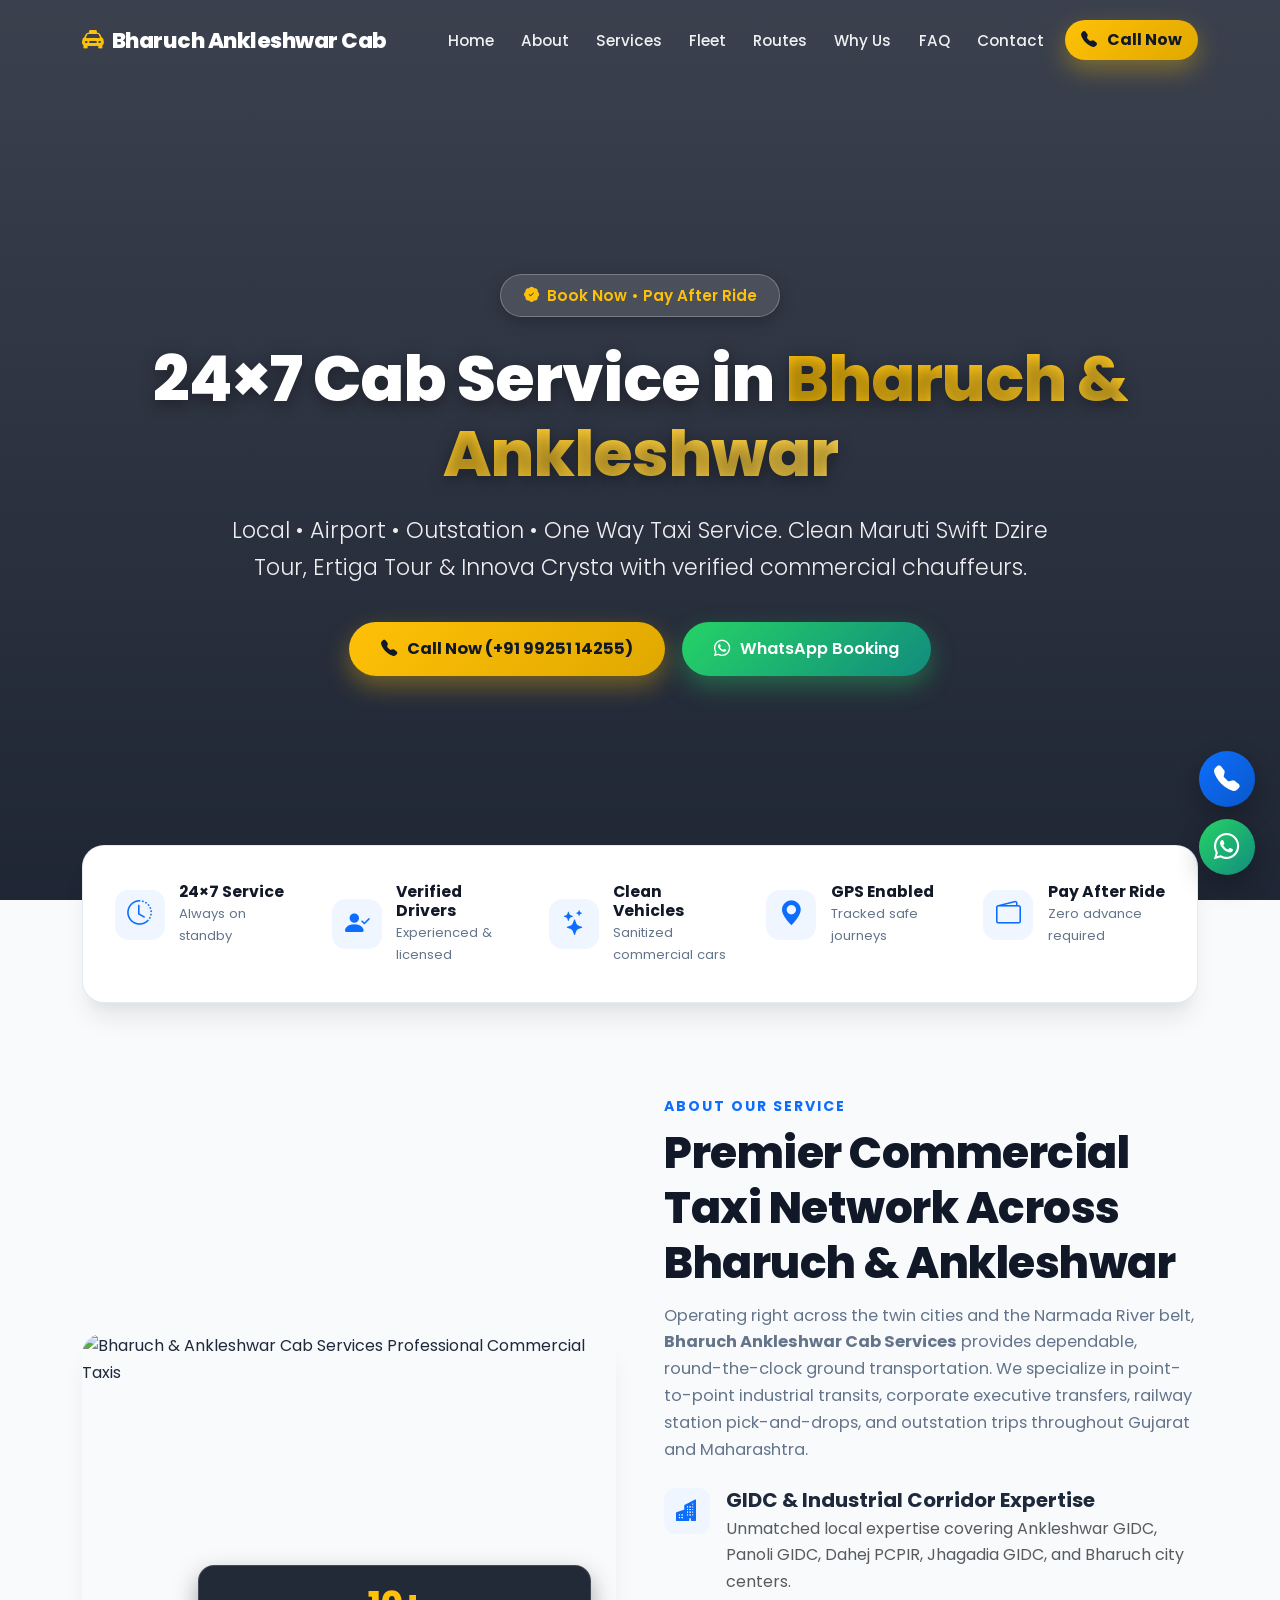
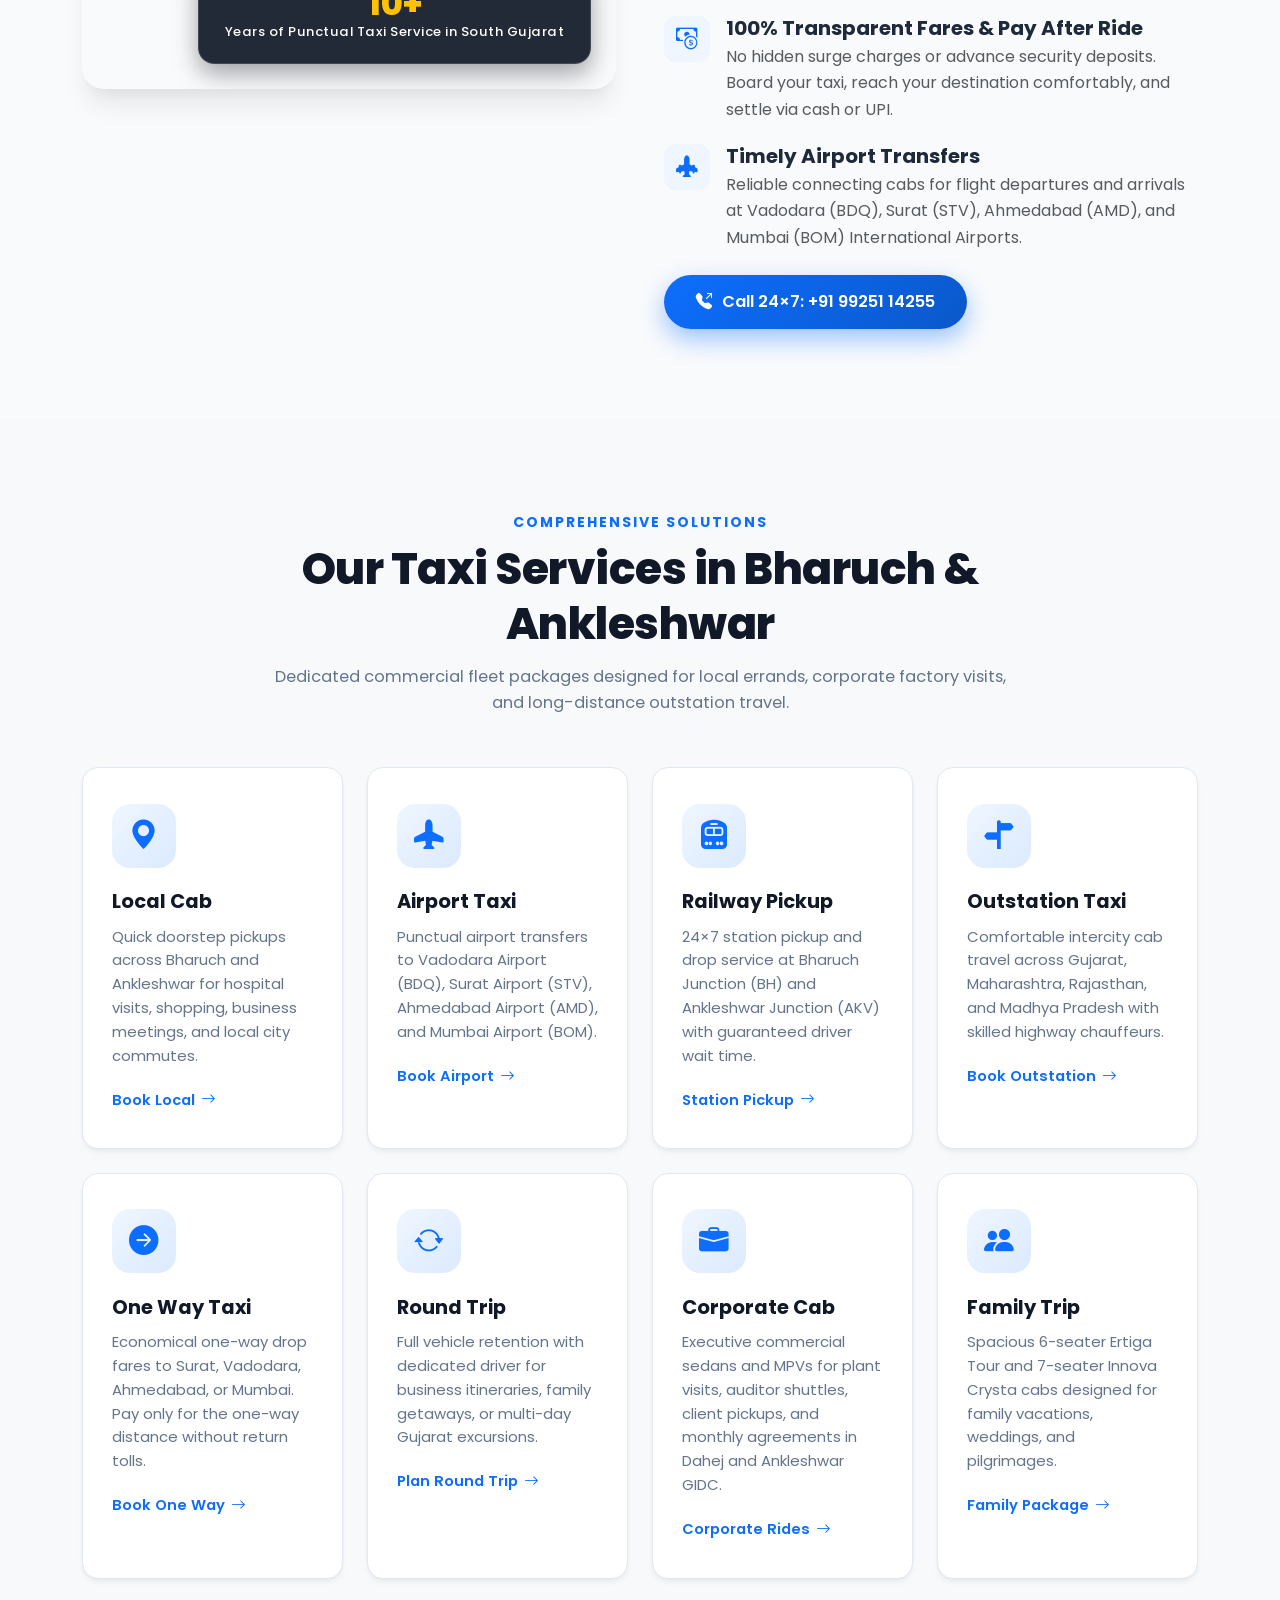
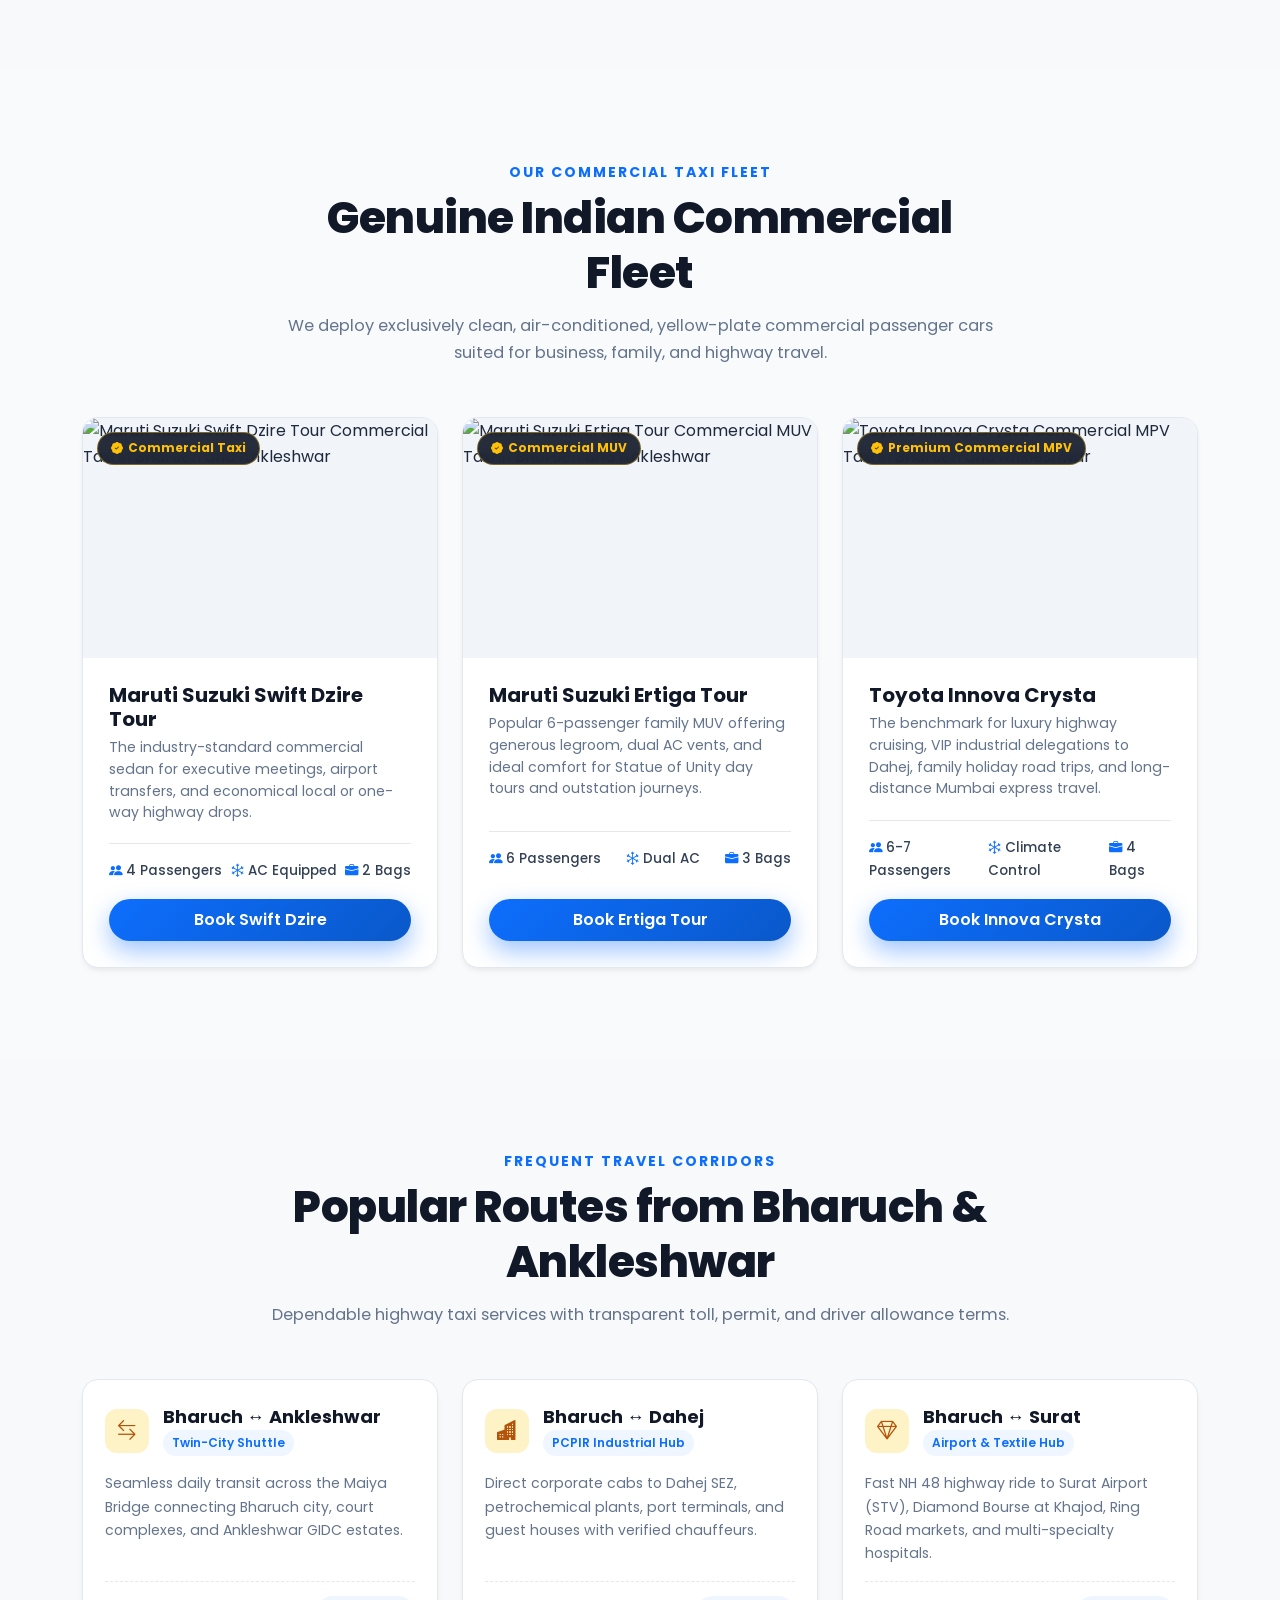
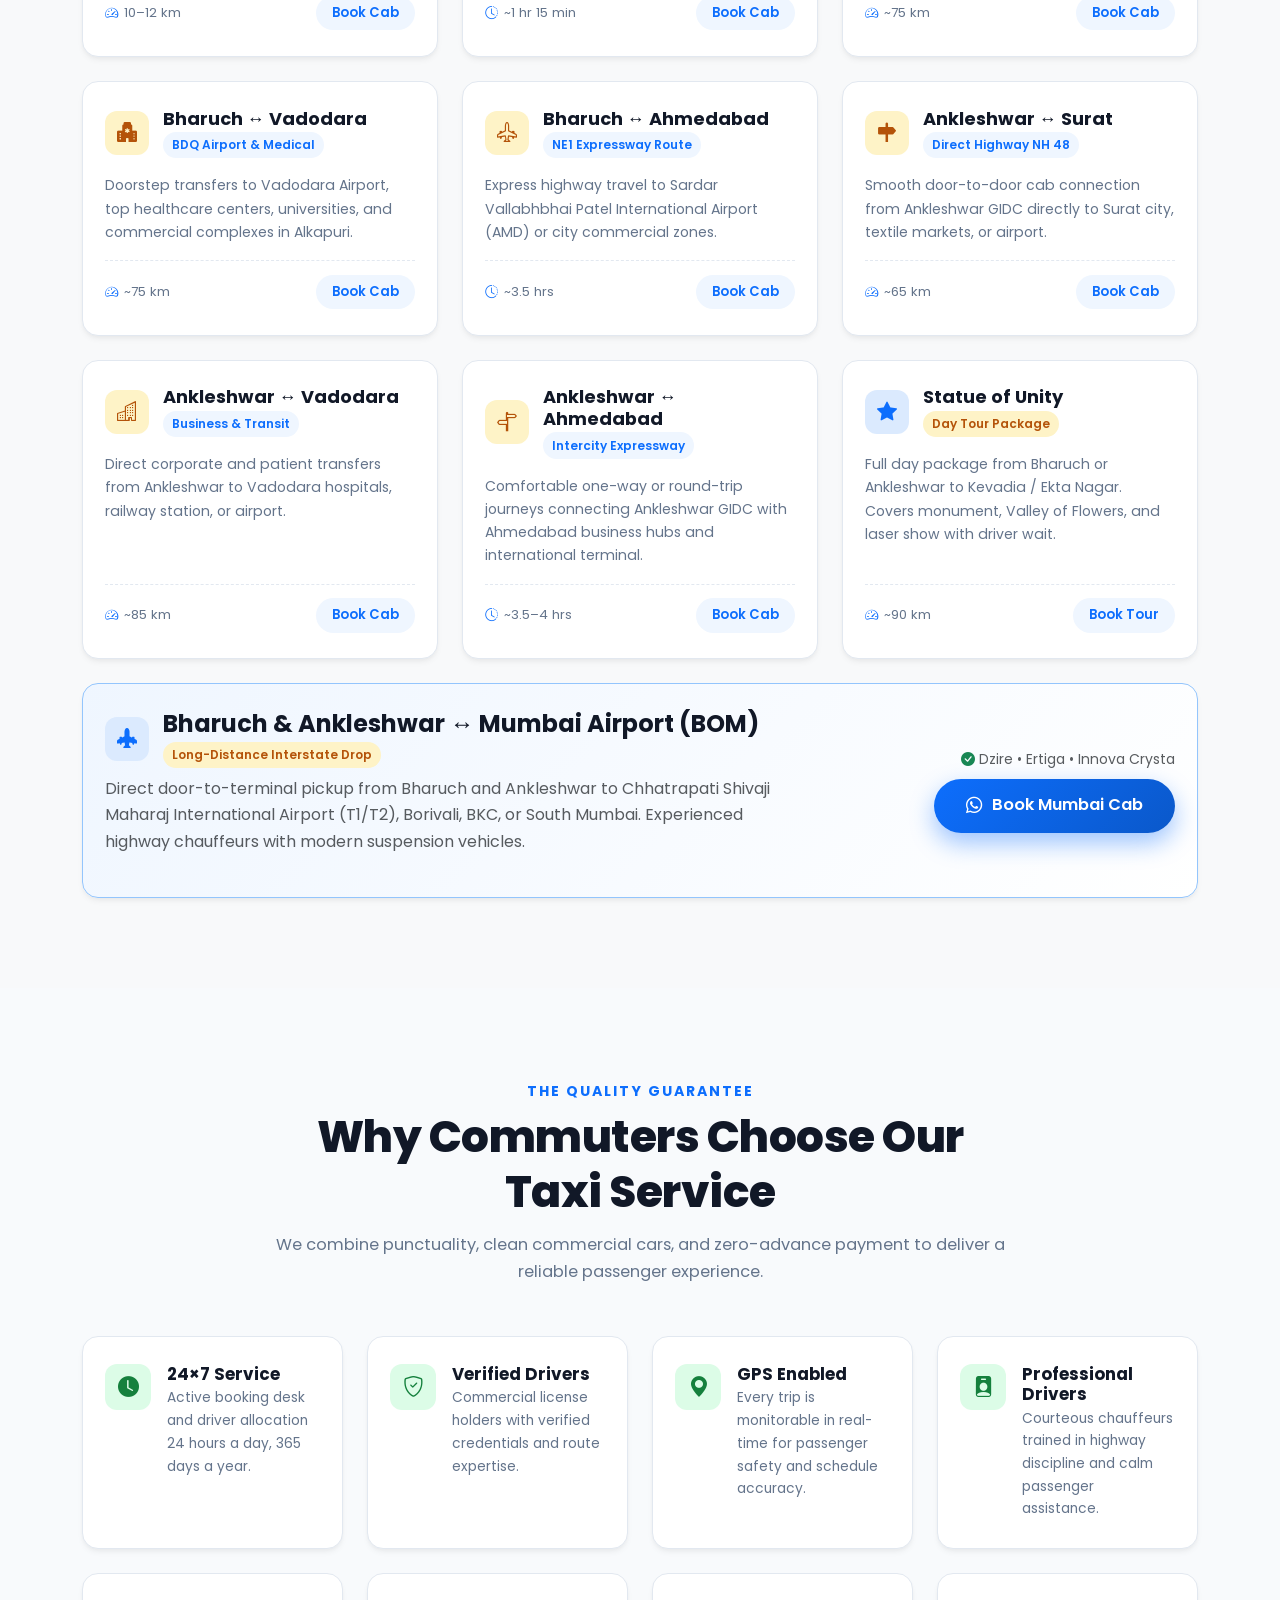
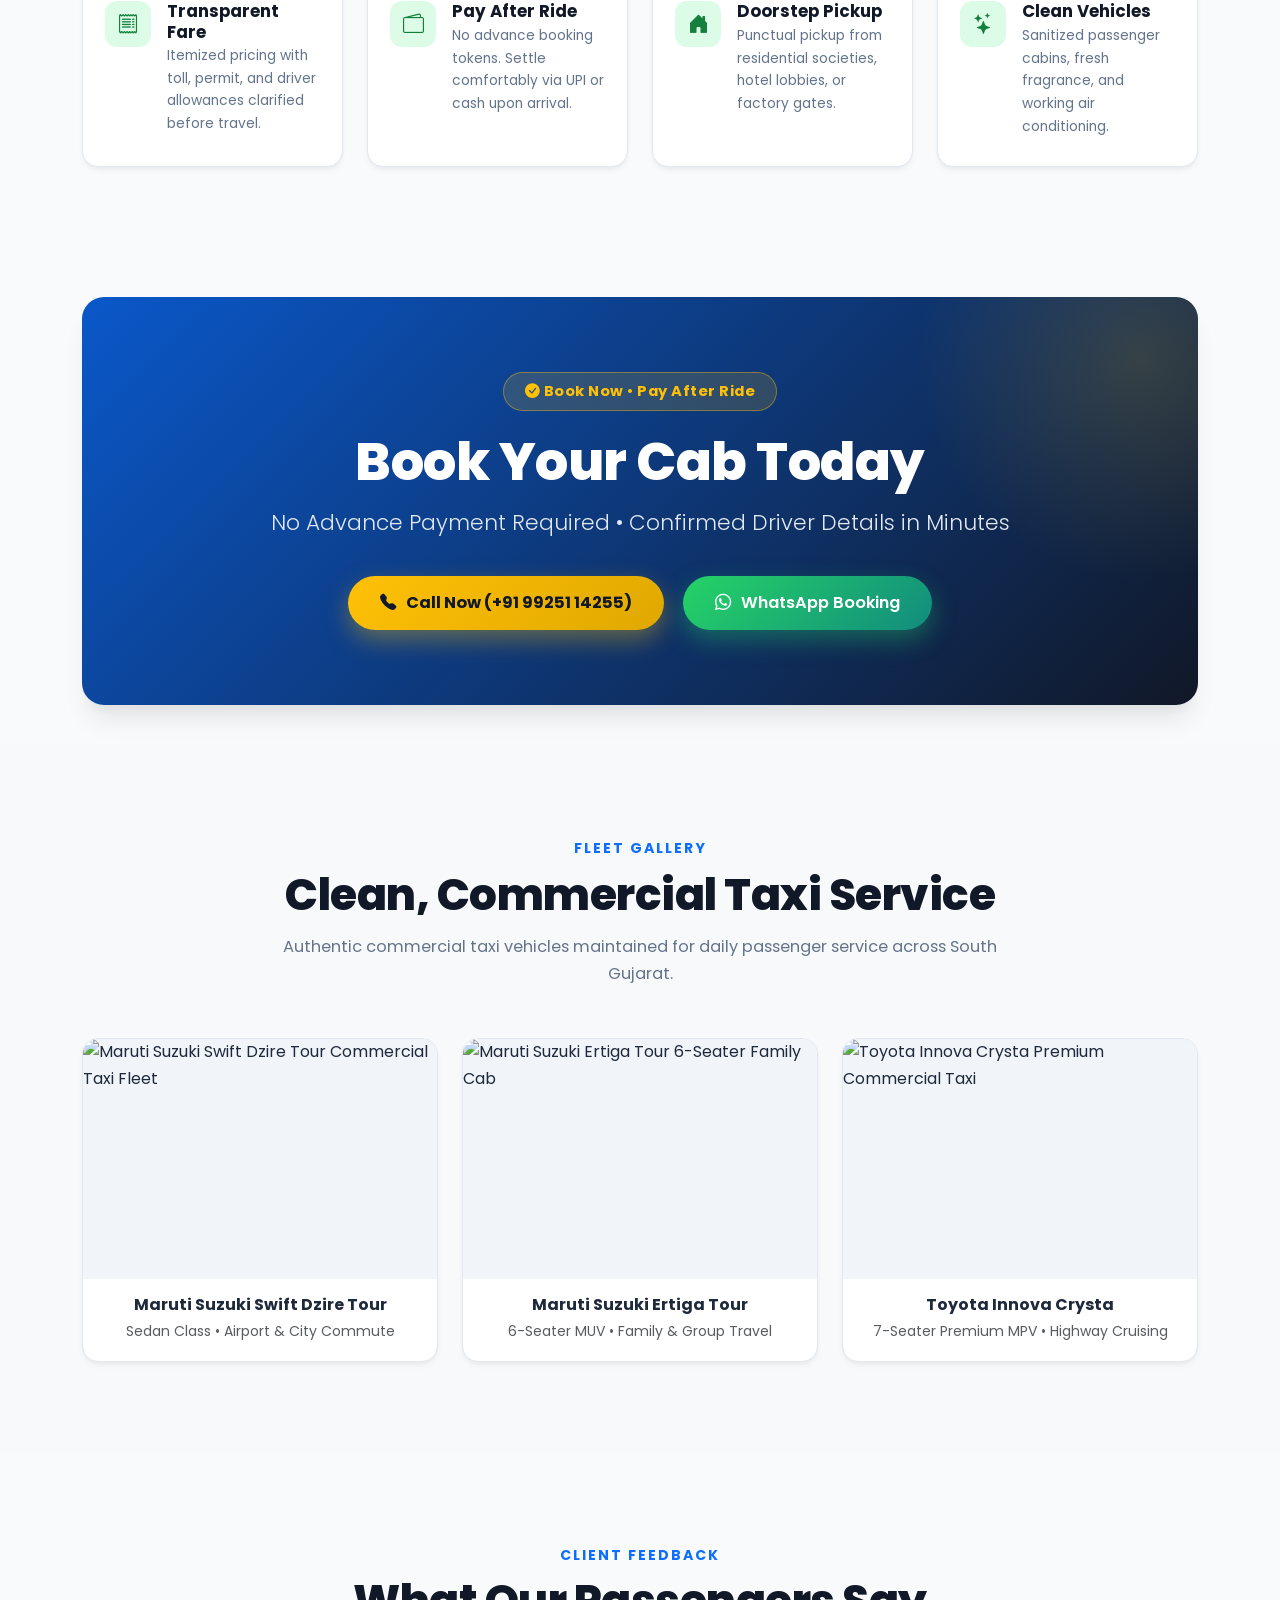
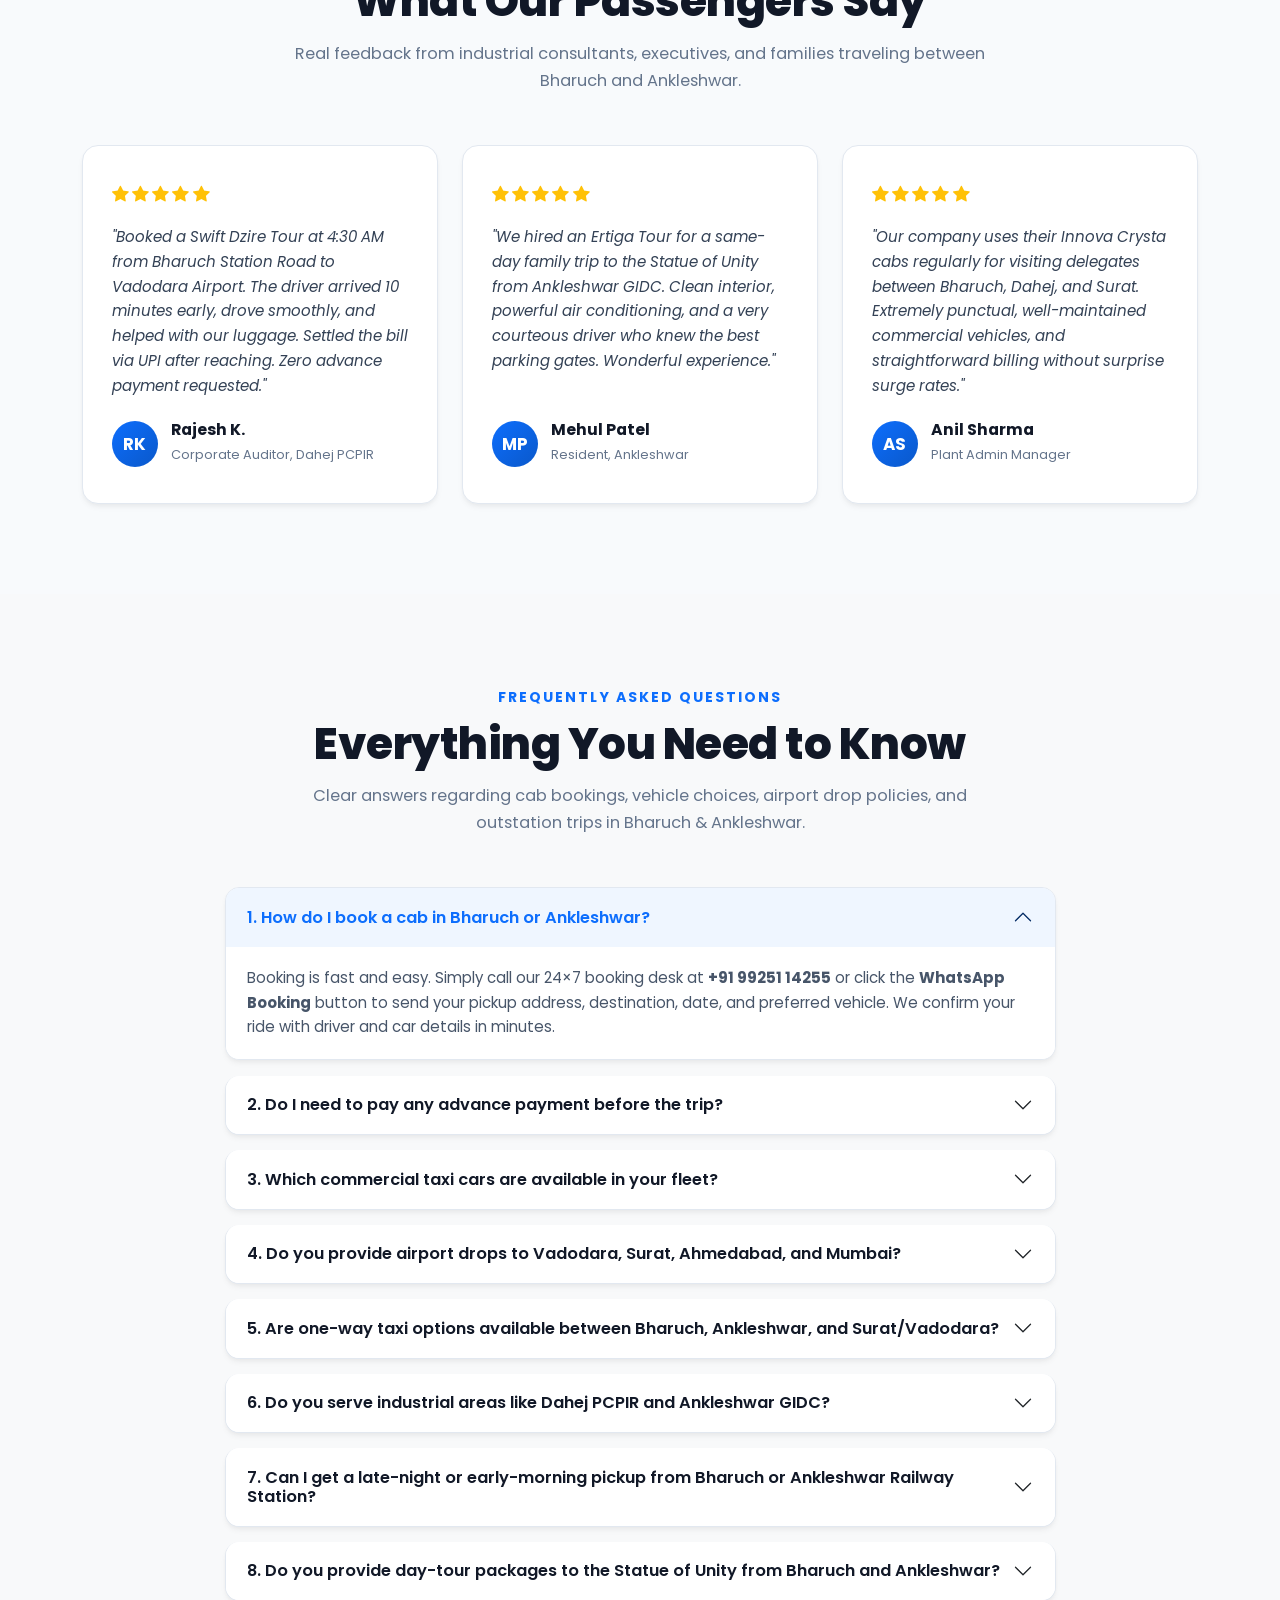
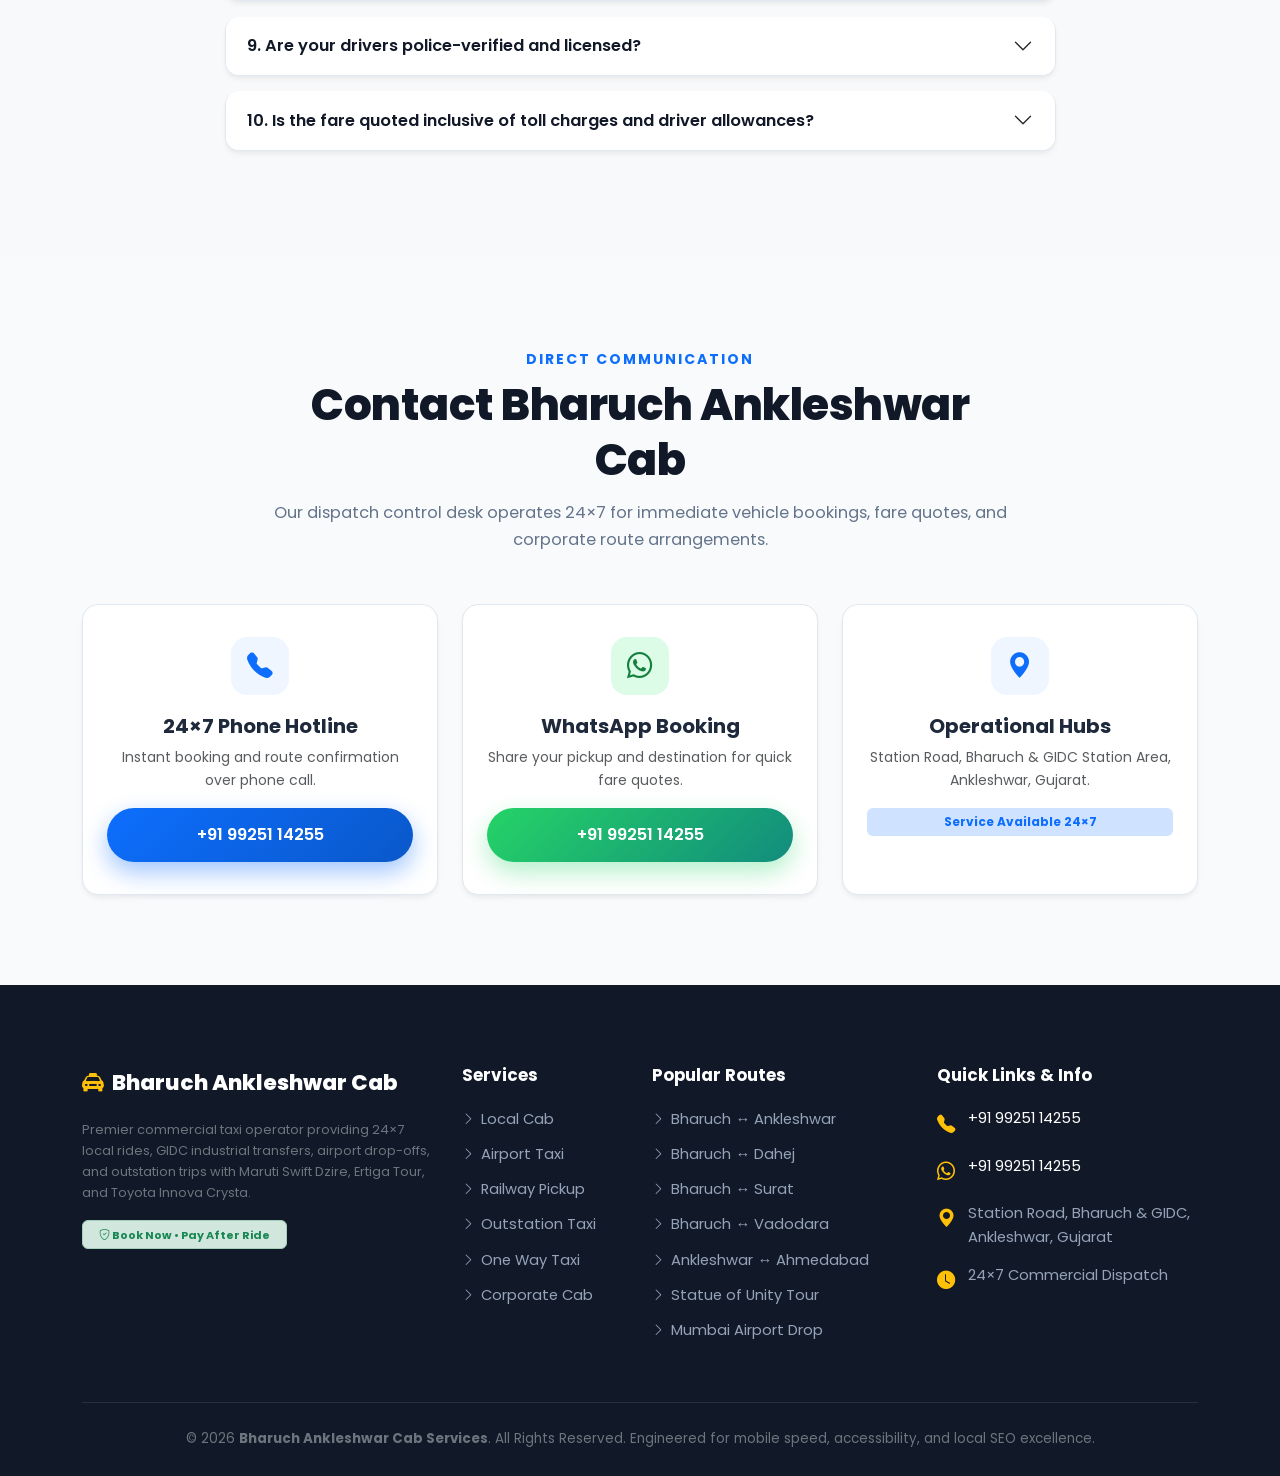
==== index.html @ e2efbb2a "Add files via upload" ====
<!DOCTYPE html>
<html lang="en">
<head>
  <meta charset="UTF-8">
  <meta name="viewport" content="width=device-width, initial-scale=1.0">
  
  <!-- SEO Title & Meta Descriptions -->
  <title>24×7 Cab Service in Bharuch & Ankleshwar | Local, Airport & Outstation Taxi</title>
  <meta name="description" content="Book 24×7 reliable cab service in Bharuch and Ankleshwar. Clean Maruti Swift Dzire, Ertiga Tour & Innova Crysta for local, airport drops, and outstation rides. Pay after ride.">
  <meta name="keywords" content="Cab Service in Bharuch, Cab Service in Ankleshwar, Taxi Service Bharuch, Taxi Service Ankleshwar, Bharuch Taxi Booking, Ankleshwar Taxi Booking, Airport Taxi Bharuch, Airport Taxi Ankleshwar, Outstation Cab Bharuch, Outstation Cab Ankleshwar, One Way Taxi Bharuch, One Way Taxi Ankleshwar, Ertiga Cab Bharuch, Swift Dzire Cab Bharuch, Innova Cab Bharuch, Ertiga Cab Ankleshwar, Swift Dzire Cab Ankleshwar, Innova Cab Ankleshwar">
  <meta name="author" content="Bharuch Ankleshwar Cab Services">
  <meta name="robots" content="index, follow">
  <link rel="canonical" href="https://www.bharuchankleshwarcab.com/">

  <!-- Open Graph Meta Tags -->
  <meta property="og:type" content="website">
  <meta property="og:url" content="https://www.bharuchankleshwarcab.com/">
  <meta property="og:title" content="24×7 Cab Service in Bharuch & Ankleshwar | Pay After Ride">
  <meta property="og:description" content="Verified commercial taxi service across Bharuch, Ankleshwar GIDC, Dahej, Vadodara, Surat, Ahmedabad, and Mumbai Airport. Zero advance payment.">
  <meta property="og:image" content="https://images.unsplash.com/photo-1549317661-bd32c8ce0db2?auto=format&fit=crop&w=1200&q=80">
  <meta property="og:locale" content="en_IN">

  <!-- Twitter Card Meta Tags -->
  <meta name="twitter:card" content="summary_large_image">
  <meta name="twitter:url" content="https://www.bharuchankleshwarcab.com/">
  <meta name="twitter:title" content="24×7 Cab Service in Bharuch & Ankleshwar | Taxi Booking">
  <meta name="twitter:description" content="Reliable local, airport, and outstation cabs. Dzire, Ertiga, and Innova Crysta. Book now and pay after your ride.">
  <meta name="twitter:image" content="https://images.unsplash.com/photo-1549317661-bd32c8ce0db2?auto=format&fit=crop&w=1200&q=80">

  <!-- Google Font: Poppins -->
  <link rel="preconnect" href="https://fonts.googleapis.com">
  <link rel="preconnect" href="https://fonts.gstatic.com" crossorigin>
  <link href="https://fonts.googleapis.com/css2?family=Poppins:wght@300;400;500;600;700;800&display=swap" rel="stylesheet">

  <!-- Bootstrap 5.3.3 CSS CDN -->
  <link href="https://cdn.jsdelivr.net/npm/bootstrap@5.3.3/dist/css/bootstrap.min.css" rel="stylesheet" integrity="sha384-QWTKZyjpPEjISv5WaRU9OFeRpok6YctnYmDr5pNlyT2bRjXh0JMhjY6hW+ALEwIH" crossorigin="anonymous">

  <!-- Bootstrap Icons CDN -->
  <link rel="stylesheet" href="https://cdn.jsdelivr.net/npm/bootstrap-icons@1.11.3/font/bootstrap-icons.min.css">

  <!-- Schema.org LocalBusiness JSON-LD -->
  <script type="application/ld+json">
  {
    "@context": "https://schema.org",
    "@type": "TaxiService",
    "name": "Bharuch Ankleshwar Cab Services",
    "image": "https://images.unsplash.com/photo-1549317661-bd32c8ce0db2?auto=format&fit=crop&w=1200&q=80",
    "@id": "https://www.bharuchankleshwarcab.com",
    "url": "https://www.bharuchankleshwarcab.com",
    "telephone": "+919925114255",
    "priceRange": "₹₹",
    "address": [
      {
        "@type": "PostalAddress",
        "streetAddress": "Station Road, Near Railway Junction",
        "addressLocality": "Bharuch",
        "addressRegion": "Gujarat",
        "postalCode": "392001",
        "addressCountry": "IN"
      },
      {
        "@type": "PostalAddress",
        "streetAddress": "GIDC Main Road, Near Station",
        "addressLocality": "Ankleshwar",
        "addressRegion": "Gujarat",
        "postalCode": "393002",
        "addressCountry": "IN"
      }
    ],
    "geo": {
      "@type": "GeoCoordinates",
      "latitude": 21.7051,
      "longitude": 72.9959
    },
    "openingHoursSpecification": {
      "@type": "OpeningHoursSpecification",
      "dayOfWeek": ["Monday", "Tuesday", "Wednesday", "Thursday", "Friday", "Saturday", "Sunday"],
      "opens": "00:00",
      "closes": "23:59"
    },
    "areaServed": [
      "Bharuch",
      "Ankleshwar",
      "Dahej",
      "Jhagadia",
      "Surat",
      "Vadodara",
      "Ahmedabad",
      "Statue of Unity",
      "Mumbai Airport"
    ],
    "paymentAccepted": "Cash, UPI, Net Banking"
  }
  </script>

  <!-- Schema.org BreadcrumbList -->
  <script type="application/ld+json">
  {
    "@context": "https://schema.org",
    "@type": "BreadcrumbList",
    "itemListElement": [
      {
        "@type": "ListItem",
        "position": 1,
        "name": "Home",
        "item": "https://www.bharuchankleshwarcab.com/"
      },
      {
        "@type": "ListItem",
        "position": 2,
        "name": "About",
        "item": "https://www.bharuchankleshwarcab.com/#about"
      },
      {
        "@type": "ListItem",
        "position": 3,
        "name": "Services",
        "item": "https://www.bharuchankleshwarcab.com/#services"
      },
      {
        "@type": "ListItem",
        "position": 4,
        "name": "Fleet",
        "item": "https://www.bharuchankleshwarcab.com/#fleet"
      },
      {
        "@type": "ListItem",
        "position": 5,
        "name": "Routes",
        "item": "https://www.bharuchankleshwarcab.com/#routes"
      },
      {
        "@type": "ListItem",
        "position": 6,
        "name": "FAQ",
        "item": "https://www.bharuchankleshwarcab.com/#faq"
      },
      {
        "@type": "ListItem",
        "position": 7,
        "name": "Contact",
        "item": "https://www.bharuchankleshwarcab.com/#contact"
      }
    ]
  }
  </script>

  <!-- Schema.org FAQPage JSON-LD -->
  <script type="application/ld+json">
  {
    "@context": "https://schema.org",
    "@type": "FAQPage",
    "mainEntity": [
      {
        "@type": "Question",
        "name": "How do I book a cab in Bharuch or Ankleshwar?",
        "acceptedAnswer": {
          "@type": "Answer",
          "text": "Booking is fast and easy. Simply call our 24×7 booking desk at +91 99251 14255 or click the WhatsApp Booking button to send your pickup address, destination, date, and preferred vehicle. We confirm your ride with driver and car details in minutes."
        }
      },
      {
        "@type": "Question",
        "name": "Do I need to pay any advance payment before the trip?",
        "acceptedAnswer": {
          "@type": "Answer",
          "text": "No. We operate strictly on a Pay After Ride policy for regular local and outstation taxi bookings in Bharuch and Ankleshwar. You only pay upon arrival after a safe journey via cash or UPI."
        }
      },
      {
        "@type": "Question",
        "name": "Which commercial taxi cars are available in your fleet?",
        "acceptedAnswer": {
          "@type": "Answer",
          "text": "We maintain exclusively genuine, clean Indian commercial passenger taxis: 4-seater Maruti Suzuki Swift Dzire Tour, 6-seater Maruti Suzuki Ertiga Tour, and 7-seater Toyota Innova Crysta."
        }
      },
      {
        "@type": "Question",
        "name": "Do you provide airport drops to Vadodara, Surat, Ahmedabad, and Mumbai?",
        "acceptedAnswer": {
          "@type": "Answer",
          "text": "Yes, we operate 24×7 dedicated airport taxi transfers from both Bharuch and Ankleshwar to Vadodara Airport (BDQ), Surat Airport (STV), Ahmedabad Airport (AMD), and Mumbai Chhatrapati Shivaji Maharaj International Airport (BOM)."
        }
      },
      {
        "@type": "Question",
        "name": "Are one-way taxi options available between Bharuch, Ankleshwar, and Surat/Vadodara?",
        "acceptedAnswer": {
          "@type": "Answer",
          "text": "Yes, our one-way drop fares allow you to pay only for the distance traveled one way, without incurring return toll or empty back-haul charges."
        }
      },
      {
        "@type": "Question",
        "name": "Do you serve industrial areas like Dahej PCPIR and Ankleshwar GIDC?",
        "acceptedAnswer": {
          "@type": "Answer",
          "text": "Yes, we regularly provide corporate transfers, auditor shuttles, and visitor cabs to chemical plants, manufacturing facilities, and port operations in Dahej PCPIR, Ankleshwar GIDC, Panoli GIDC, and Jhagadia GIDC."
        }
      },
      {
        "@type": "Question",
        "name": "Can I get a late-night or early-morning pickup from Bharuch or Ankleshwar Railway Station?",
        "acceptedAnswer": {
          "@type": "Answer",
          "text": "Yes, our drivers are available around the clock at Bharuch Junction (BH) and Ankleshwar Junction (AKV) to receive you regardless of train delays."
        }
      },
      {
        "@type": "Question",
        "name": "Do you provide day-tour packages to the Statue of Unity from Bharuch and Ankleshwar?",
        "acceptedAnswer": {
          "@type": "Answer",
          "text": "Yes, we offer complete round-trip day tours to the Statue of Unity (Ekta Nagar / Kevadia) from both Bharuch and Ankleshwar with door-to-door pickup, tourist point transfers, and driver waiting."
        }
      },
      {
        "@type": "Question",
        "name": "Are your drivers police-verified and licensed?",
        "acceptedAnswer": {
          "@type": "Answer",
          "text": "Yes, all our chauffeurs possess valid commercial driving licenses, route expertise across Gujarat and Maharashtra highways, and background verification."
        }
      },
      {
        "@type": "Question",
        "name": "Is the fare quoted inclusive of toll charges and driver allowances?",
        "acceptedAnswer": {
          "@type": "Answer",
          "text": "We provide transparent, itemized quotes before you start the trip. Toll charges, state entry permits, and driver allowances are discussed and clarified upfront with zero hidden fees."
        }
      }
    ]
  }
  </script>

  <style>
    /* CSS Root Variables & Global Reset */
    :root {
      --primary: #0D6EFD;
      --primary-dark: #0a58ca;
      --secondary: #FFC107;
      --secondary-dark: #e0a800;
      --dark: #111827;
      --light: #F8FAFC;
      --white: #FFFFFF;
      --text: #1e293b;
      --text-muted: #64748B;
      --border: #E2E8F0;
      --radius-sm: 8px;
      --radius-md: 16px;
      --radius-lg: 22px;
      --shadow-sm: 0 4px 6px -1px rgba(0, 0, 0, 0.05), 0 2px 4px -1px rgba(0, 0, 0, 0.03);
      --shadow-md: 0 10px 15px -3px rgba(0, 0, 0, 0.07), 0 4px 6px -2px rgba(0, 0, 0, 0.04);
      --shadow-lg: 0 20px 25px -5px rgba(0, 0, 0, 0.08), 0 10px 10px -5px rgba(0, 0, 0, 0.03);
      --shadow-glow: 0 10px 30px rgba(13, 110, 253, 0.25);
    }

    html {
      scroll-behavior: smooth;
      font-size: 16px;
    }

    body {
      font-family: 'Poppins', sans-serif;
      background-color: var(--light);
      color: var(--text);
      line-height: 1.65;
      overflow-x: hidden;
      margin: 0;
      padding: 0;
    }

    /* Sticky Navbar */
    .navbar-custom {
      position: fixed;
      top: 0;
      left: 0;
      right: 0;
      z-index: 1050;
      padding: 1.1rem 0;
      transition: all 0.35s ease-in-out;
      background: transparent;
    }

    .navbar-custom.scrolled {
      background: rgba(255, 255, 255, 0.98) !important;
      backdrop-filter: blur(12px);
      -webkit-backdrop-filter: blur(12px);
      box-shadow: 0 4px 20px rgba(0, 0, 0, 0.08);
      padding: 0.75rem 0;
    }

    .navbar-custom .navbar-brand {
      font-weight: 800;
      font-size: 1.35rem;
      letter-spacing: -0.5px;
      color: var(--white);
      display: flex;
      align-items: center;
      gap: 0.5rem;
      transition: color 0.3s;
    }

    .navbar-custom.scrolled .navbar-brand {
      color: var(--dark);
    }

    .navbar-custom .nav-link {
      font-weight: 500;
      font-size: 0.95rem;
      color: rgba(255, 255, 255, 0.92) !important;
      margin: 0 0.35rem;
      transition: color 0.25s ease;
    }

    .navbar-custom.scrolled .nav-link {
      color: #334155 !important;
    }

    .navbar-custom .nav-link:hover,
    .navbar-custom .nav-link:focus {
      color: var(--secondary) !important;
    }

    .navbar-custom.scrolled .nav-link:hover {
      color: var(--primary) !important;
    }

    .navbar-toggler {
      border: 1px solid rgba(255, 255, 255, 0.5);
      color: var(--white);
      padding: 0.45rem 0.65rem;
    }

    .navbar-custom.scrolled .navbar-toggler {
      border-color: #cbd5e1;
      color: var(--dark);
    }

    /* Hero Section (100vh Full Screen) */
    .hero-section {
      position: relative;
      min-height: 100vh;
      display: flex;
      align-items: center;
      justify-content: center;
      background: linear-gradient(180deg, rgba(17, 24, 39, 0.82) 0%, rgba(17, 24, 39, 0.94) 100%), 
                  url('https://images.unsplash.com/photo-1549317661-bd32c8ce0db2?auto=format&fit=crop&w=1920&q=80') center/cover no-repeat;
      color: var(--white);
      text-align: center;
      padding: 130px 20px 80px;
    }

    .hero-badge {
      display: inline-flex;
      align-items: center;
      gap: 0.5rem;
      background: rgba(255, 255, 255, 0.12);
      backdrop-filter: blur(10px);
      -webkit-backdrop-filter: blur(10px);
      border: 1px solid rgba(255, 255, 255, 0.25);
      color: var(--secondary);
      font-weight: 600;
      font-size: 0.95rem;
      padding: 0.5rem 1.4rem;
      border-radius: 50px;
      margin-bottom: 1.5rem;
      box-shadow: 0 4px 15px rgba(0, 0, 0, 0.25);
      animation: fadeInDown 0.8s ease;
    }

    .hero-title {
      font-size: clamp(2.2rem, 5.5vw, 4rem);
      font-weight: 800;
      letter-spacing: -1px;
      line-height: 1.18;
      margin-bottom: 1.25rem;
      text-shadow: 0 4px 16px rgba(0, 0, 0, 0.4);
      animation: fadeInUp 0.9s ease;
    }

    .hero-title span {
      background: linear-gradient(135deg, #FFC107 0%, #FFD54F 100%);
      -webkit-background-clip: text;
      -webkit-text-fill-color: transparent;
    }

    .hero-subtitle {
      font-size: clamp(1.05rem, 2.2vw, 1.4rem);
      font-weight: 300;
      color: rgba(255, 255, 255, 0.92);
      max-width: 820px;
      margin: 0 auto 2.3rem;
      animation: fadeInUp 1s ease;
    }

    .hero-btn-group {
      display: flex;
      justify-content: center;
      align-items: center;
      flex-wrap: wrap;
      gap: 1.1rem;
      animation: fadeInUp 1.1s ease;
    }

    /* Buttons */
    .btn-premium-primary {
      background: linear-gradient(135deg, var(--primary) 0%, var(--primary-dark) 100%);
      color: var(--white) !important;
      font-weight: 600;
      font-size: 1.02rem;
      padding: 0.85rem 2rem;
      border-radius: 50px;
      border: none;
      box-shadow: 0 10px 25px rgba(13, 110, 253, 0.4);
      transition: all 0.3s cubic-bezier(0.165, 0.84, 0.44, 1);
      display: inline-flex;
      align-items: center;
      gap: 0.6rem;
      text-decoration: none;
    }

    .btn-premium-primary:hover {
      transform: translateY(-3px);
      box-shadow: 0 14px 28px rgba(13, 110, 253, 0.55);
      color: var(--white) !important;
    }

    .btn-premium-secondary {
      background: linear-gradient(135deg, var(--secondary) 0%, var(--secondary-dark) 100%);
      color: var(--dark) !important;
      font-weight: 700;
      font-size: 1.02rem;
      padding: 0.85rem 2rem;
      border-radius: 50px;
      border: none;
      box-shadow: 0 10px 25px rgba(255, 193, 7, 0.35);
      transition: all 0.3s cubic-bezier(0.165, 0.84, 0.44, 1);
      display: inline-flex;
      align-items: center;
      gap: 0.6rem;
      text-decoration: none;
    }

    .btn-premium-secondary:hover {
      transform: translateY(-3px);
      box-shadow: 0 14px 28px rgba(255, 193, 7, 0.5);
      color: var(--dark) !important;
    }

    .btn-premium-whatsapp {
      background: linear-gradient(135deg, #25D366 0%, #128C7E 100%);
      color: var(--white) !important;
      font-weight: 600;
      font-size: 1.02rem;
      padding: 0.85rem 2rem;
      border-radius: 50px;
      border: none;
      box-shadow: 0 10px 25px rgba(37, 211, 102, 0.35);
      transition: all 0.3s ease;
      display: inline-flex;
      align-items: center;
      gap: 0.6rem;
      text-decoration: none;
    }

    .btn-premium-whatsapp:hover {
      transform: translateY(-3px);
      box-shadow: 0 14px 28px rgba(37, 211, 102, 0.5);
      color: var(--white) !important;
    }

    /* Trust Strip */
    .trust-strip {
      background: var(--white);
      border-radius: var(--radius-lg);
      padding: 1.8rem 1.4rem;
      margin-top: -55px;
      position: relative;
      z-index: 20;
      box-shadow: var(--shadow-lg);
      border: 1px solid rgba(226, 232, 240, 0.85);
    }

    .trust-badge-card {
      display: flex;
      align-items: center;
      gap: 0.9rem;
      padding: 0.5rem 0.6rem;
    }

    .trust-badge-icon {
      width: 50px;
      height: 50px;
      min-width: 50px;
      border-radius: 14px;
      background: #EFF6FF;
      color: var(--primary);
      display: flex;
      align-items: center;
      justify-content: center;
      font-size: 1.55rem;
      transition: all 0.3s ease;
    }

    .trust-badge-card:hover .trust-badge-icon {
      background: var(--primary);
      color: var(--white);
      transform: rotate(6deg) scale(1.06);
    }

    .trust-badge-title {
      font-size: 0.98rem;
      font-weight: 700;
      margin-bottom: 0.1rem;
      color: var(--dark);
    }

    .trust-badge-desc {
      font-size: 0.82rem;
      margin-bottom: 0;
      color: var(--text-muted);
    }

    /* Section Padding & Headings */
    .section-padding {
      padding: 90px 0;
    }

    .section-header-wrap {
      text-align: center;
      margin-bottom: 50px;
      max-width: 740px;
      margin-left: auto;
      margin-right: auto;
    }

    .section-kicker {
      font-size: 0.88rem;
      font-weight: 700;
      text-transform: uppercase;
      letter-spacing: 2px;
      color: var(--primary);
      display: inline-block;
      margin-bottom: 0.4rem;
    }

    .section-main-title {
      font-size: clamp(2rem, 3.8vw, 2.75rem);
      font-weight: 800;
      color: var(--dark);
      letter-spacing: -0.5px;
      line-height: 1.25;
    }

    .section-description {
      color: var(--text-muted);
      font-size: 1.02rem;
      margin-top: 0.8rem;
    }

    /* Modern Cards */
    .modern-card {
      background: var(--white);
      border-radius: var(--radius-md);
      border: 1px solid var(--border);
      padding: 2.2rem 1.8rem;
      height: 100%;
      box-shadow: var(--shadow-sm);
      transition: all 0.35s cubic-bezier(0.165, 0.84, 0.44, 1);
      position: relative;
      overflow: hidden;
    }

    .modern-card::before {
      content: '';
      position: absolute;
      top: 0;
      left: 0;
      right: 0;
      height: 4px;
      background: linear-gradient(90deg, var(--primary), var(--secondary));
      opacity: 0;
      transition: opacity 0.3s ease;
    }

    .modern-card:hover {
      transform: translateY(-8px);
      box-shadow: var(--shadow-lg);
      border-color: #BFDBFE;
    }

    .modern-card:hover::before {
      opacity: 1;
    }

    /* Service Cards */
    .service-icon-box {
      width: 64px;
      height: 64px;
      border-radius: 18px;
      background: linear-gradient(135deg, #EFF6FF 0%, #DBEAFE 100%);
      color: var(--primary);
      display: flex;
      align-items: center;
      justify-content: center;
      font-size: 1.85rem;
      margin-bottom: 1.4rem;
      transition: all 0.3s ease;
    }

    .modern-card:hover .service-icon-box {
      background: linear-gradient(135deg, var(--primary) 0%, var(--primary-dark) 100%);
      color: var(--white);
      transform: scale(1.08);
      box-shadow: var(--shadow-glow);
    }

    .service-card-title {
      font-size: 1.22rem;
      font-weight: 700;
      color: var(--dark);
      margin-bottom: 0.7rem;
    }

    .service-card-text {
      color: var(--text-muted);
      font-size: 0.93rem;
      line-height: 1.6;
      margin-bottom: 1.2rem;
    }

    .service-card-link {
      color: var(--primary);
      font-weight: 600;
      font-size: 0.92rem;
      display: inline-flex;
      align-items: center;
      gap: 0.4rem;
      text-decoration: none;
      transition: gap 0.25s ease;
    }

    .service-card-link:hover {
      gap: 0.7rem;
      color: var(--primary-dark);
    }

    /* Fleet Cards */
    .fleet-card {
      background: var(--white);
      border-radius: var(--radius-md);
      overflow: hidden;
      border: 1px solid var(--border);
      box-shadow: var(--shadow-sm);
      transition: all 0.35s ease;
      height: 100%;
      display: flex;
      flex-direction: column;
    }

    .fleet-card:hover {
      transform: translateY(-7px);
      box-shadow: var(--shadow-md);
      border-color: #93C5FD;
    }

    .fleet-img-wrap {
      position: relative;
      height: 240px;
      overflow: hidden;
      background-color: #F1F5F9;
    }

    .fleet-img-wrap img {
      width: 100%;
      height: 100%;
      object-fit: cover;
      transition: transform 0.5s ease;
    }

    .fleet-card:hover .fleet-img-wrap img {
      transform: scale(1.08);
    }

    .fleet-commercial-tag {
      position: absolute;
      top: 14px;
      left: 14px;
      background: rgba(17, 24, 39, 0.9);
      backdrop-filter: blur(6px);
      color: var(--secondary);
      font-size: 0.75rem;
      font-weight: 700;
      padding: 0.35rem 0.8rem;
      border-radius: 30px;
      border: 1px solid rgba(255, 193, 7, 0.4);
      display: inline-flex;
      align-items: center;
      gap: 0.35rem;
    }

    .fleet-info {
      padding: 1.6rem;
      flex-grow: 1;
      display: flex;
      flex-direction: column;
      justify-content: space-between;
    }

    .fleet-title {
      font-size: 1.25rem;
      font-weight: 700;
      color: var(--dark);
      margin-bottom: 0.35rem;
    }

    .fleet-desc {
      font-size: 0.88rem;
      color: var(--text-muted);
      margin-bottom: 1.2rem;
      line-height: 1.55;
    }

    .fleet-specs {
      display: flex;
      align-items: center;
      justify-content: space-between;
      padding-top: 1rem;
      border-top: 1px solid var(--border);
      font-size: 0.84rem;
      color: #334155;
      font-weight: 500;
    }

    /* Popular Routes */
    .route-card {
      background: var(--white);
      border-radius: var(--radius-md);
      border: 1px solid var(--border);
      padding: 1.6rem 1.4rem;
      box-shadow: var(--shadow-sm);
      transition: all 0.3s ease;
      display: flex;
      flex-direction: column;
      justify-content: space-between;
      height: 100%;
    }

    .route-card:hover {
      transform: translateY(-6px);
      box-shadow: var(--shadow-md);
      border-color: #93C5FD;
    }

    .route-card-header {
      display: flex;
      align-items: center;
      gap: 0.85rem;
      margin-bottom: 1rem;
    }

    .route-card-icon {
      width: 44px;
      height: 44px;
      min-width: 44px;
      background: #FEF3C7;
      color: #B45309;
      border-radius: 12px;
      display: flex;
      align-items: center;
      justify-content: center;
      font-size: 1.25rem;
    }

    .route-card-title {
      font-size: 1.12rem;
      font-weight: 700;
      color: var(--dark);
      margin-bottom: 0.15rem;
    }

    .route-card-tag {
      font-size: 0.75rem;
      font-weight: 600;
      background: #EFF6FF;
      color: var(--primary);
      padding: 0.2rem 0.55rem;
      border-radius: 30px;
      display: inline-block;
    }

    .route-card-desc {
      font-size: 0.88rem;
      color: var(--text-muted);
      margin-bottom: 1rem;
    }

    .route-card-footer {
      display: flex;
      align-items: center;
      justify-content: space-between;
      padding-top: 0.85rem;
      border-top: 1px dashed var(--border);
    }

    .route-metric {
      font-size: 0.82rem;
      color: var(--text-muted);
      display: flex;
      align-items: center;
      gap: 0.35rem;
    }

    .route-btn {
      padding: 0.4rem 1rem;
      font-size: 0.82rem;
      border-radius: 30px;
      background: #EFF6FF;
      color: var(--primary);
      font-weight: 600;
      text-decoration: none;
      transition: all 0.25s;
    }

    .route-btn:hover {
      background: var(--primary);
      color: var(--white);
    }

    /* About Section */
    .about-img-box {
      position: relative;
      border-radius: var(--radius-lg);
      overflow: hidden;
      box-shadow: var(--shadow-lg);
    }

    .about-img-box img {
      width: 100%;
      height: auto;
      object-fit: cover;
      display: block;
      transition: transform 0.5s ease;
    }

    .about-img-box:hover img {
      transform: scale(1.03);
    }

    .about-stat-badge {
      position: absolute;
      bottom: 25px;
      right: 25px;
      background: rgba(17, 24, 39, 0.92);
      backdrop-filter: blur(10px);
      -webkit-backdrop-filter: blur(10px);
      border: 1px solid rgba(255, 255, 255, 0.15);
      color: var(--white);
      padding: 1.3rem 1.6rem;
      border-radius: var(--radius-md);
      box-shadow: 0 10px 25px rgba(0, 0, 0, 0.35);
      text-align: center;
    }

    .about-stat-num {
      font-size: 2.1rem;
      font-weight: 800;
      color: var(--secondary);
      line-height: 1;
    }

    .about-stat-lbl {
      font-size: 0.82rem;
      font-weight: 500;
      letter-spacing: 0.5px;
    }

    .about-list-box {
      display: flex;
      gap: 1rem;
      margin-bottom: 1.3rem;
    }

    .about-list-icon {
      width: 46px;
      height: 46px;
      min-width: 46px;
      border-radius: 12px;
      background: #EFF6FF;
      color: var(--primary);
      display: flex;
      align-items: center;
      justify-content: center;
      font-size: 1.35rem;
    }

    /* Why Choose Us */
    .feature-card {
      background: var(--white);
      border-radius: var(--radius-md);
      padding: 1.7rem 1.4rem;
      border: 1px solid var(--border);
      box-shadow: var(--shadow-sm);
      display: flex;
      align-items: flex-start;
      gap: 1rem;
      transition: all 0.3s ease;
      height: 100%;
    }

    .feature-card:hover {
      transform: translateY(-5px);
      border-color: #93C5FD;
      box-shadow: var(--shadow-md);
    }

    .feature-card-icon {
      width: 46px;
      height: 46px;
      min-width: 46px;
      border-radius: 12px;
      background: #DCFCE7;
      color: #15803D;
      display: flex;
      align-items: center;
      justify-content: center;
      font-size: 1.3rem;
    }

    .feature-card-title {
      font-size: 1.05rem;
      font-weight: 700;
      color: var(--dark);
      margin-bottom: 0.2rem;
    }

    .feature-card-desc {
      font-size: 0.86rem;
      color: var(--text-muted);
      margin-bottom: 0;
    }

    /* Premium Large CTA Section */
    .premium-cta-section {
      position: relative;
      background: linear-gradient(135deg, #0A58CA 0%, #111827 100%);
      color: var(--white);
      border-radius: var(--radius-lg);
      padding: 75px 35px;
      margin: 40px 0;
      overflow: hidden;
      box-shadow: var(--shadow-lg);
      text-align: center;
    }

    .premium-cta-section::before {
      content: '';
      position: absolute;
      top: -40%;
      right: -15%;
      width: 450px;
      height: 450px;
      background: radial-gradient(circle, rgba(255, 193, 7, 0.16) 0%, transparent 70%);
      border-radius: 50%;
      pointer-events: none;
    }

    .cta-badge {
      display: inline-block;
      background: rgba(255, 193, 7, 0.15);
      border: 1px solid rgba(255, 193, 7, 0.4);
      color: var(--secondary);
      font-weight: 700;
      font-size: 0.92rem;
      padding: 0.4rem 1.3rem;
      border-radius: 50px;
      margin-bottom: 1.2rem;
      letter-spacing: 0.5px;
    }

    .cta-heading {
      font-size: clamp(2.1rem, 4.4vw, 3.3rem);
      font-weight: 800;
      letter-spacing: -0.5px;
      margin-bottom: 0.75rem;
    }

    .cta-subtext {
      font-size: clamp(1.05rem, 2vw, 1.35rem);
      color: #E2E8F0;
      margin-bottom: 2.2rem;
      font-weight: 300;
    }

    .cta-actions {
      display: flex;
      justify-content: center;
      align-items: center;
      gap: 1.2rem;
      flex-wrap: wrap;
    }

    /* Testimonials */
    .testimonial-card {
      background: var(--white);
      border-radius: var(--radius-md);
      border: 1px solid var(--border);
      padding: 2.2rem 1.8rem;
      height: 100%;
      box-shadow: var(--shadow-sm);
      display: flex;
      flex-direction: column;
      justify-content: space-between;
      transition: all 0.3s ease;
    }

    .testimonial-card:hover {
      transform: translateY(-6px);
      box-shadow: var(--shadow-md);
      border-color: #BFDBFE;
    }

    .stars-wrap {
      color: var(--secondary);
      font-size: 1.05rem;
      margin-bottom: 1rem;
      display: flex;
      gap: 0.2rem;
    }

    .testimonial-text {
      color: #334155;
      font-size: 0.94rem;
      line-height: 1.65;
      font-style: italic;
      margin-bottom: 1.4rem;
    }

    .client-box {
      display: flex;
      align-items: center;
      gap: 0.85rem;
    }

    .client-avatar {
      width: 46px;
      height: 46px;
      border-radius: 50%;
      background: linear-gradient(135deg, var(--primary) 0%, var(--primary-dark) 100%);
      color: var(--white);
      display: flex;
      align-items: center;
      justify-content: center;
      font-weight: 700;
      font-size: 1.05rem;
    }

    .client-details h5 {
      font-size: 0.98rem;
      font-weight: 700;
      margin-bottom: 0.1rem;
      color: var(--dark);
    }

    .client-details span {
      font-size: 0.8rem;
      color: var(--text-muted);
    }

    /* FAQ Section */
    .accordion-item {
      border: 1px solid var(--border);
      border-radius: 14px !important;
      margin-bottom: 0.95rem;
      overflow: hidden;
      box-shadow: var(--shadow-sm);
    }

    .accordion-button {
      font-weight: 600;
      font-size: 1.02rem;
      color: var(--dark);
      padding: 1.2rem 1.35rem;
      background: var(--white);
      transition: all 0.2s ease;
    }

    .accordion-button:not(.collapsed) {
      color: var(--primary);
      background-color: #EFF6FF;
      box-shadow: none;
    }

    .accordion-button:focus {
      box-shadow: none;
      border-color: #93C5FD;
    }

    .accordion-body {
      padding: 1.2rem 1.35rem;
      color: #475569;
      font-size: 0.94rem;
      line-height: 1.65;
      background: var(--white);
    }

    /* Contact Details Cards */
    .contact-card {
      background: var(--white);
      border-radius: var(--radius-md);
      border: 1px solid var(--border);
      padding: 2rem 1.5rem;
      text-align: center;
      height: 100%;
      box-shadow: var(--shadow-sm);
      transition: all 0.3s ease;
    }

    .contact-card:hover {
      transform: translateY(-5px);
      box-shadow: var(--shadow-md);
      border-color: #93C5FD;
    }

    .contact-card-icon {
      width: 58px;
      height: 58px;
      margin: 0 auto 1.2rem;
      border-radius: 16px;
      background: #EFF6FF;
      color: var(--primary);
      display: flex;
      align-items: center;
      justify-content: center;
      font-size: 1.6rem;
    }

    /* Footer */
    .site-footer {
      background: var(--dark);
      color: #94A3B8;
      padding: 80px 0 25px;
      font-size: 0.92rem;
    }

    .footer-brand {
      font-weight: 800;
      font-size: 1.35rem;
      color: var(--white);
      display: flex;
      align-items: center;
      gap: 0.5rem;
      margin-bottom: 1.1rem;
    }

    .footer-title {
      color: var(--white);
      font-weight: 700;
      font-size: 1.05rem;
      margin-bottom: 1.3rem;
    }

    .footer-nav {
      list-style: none;
      padding: 0;
      margin: 0;
    }

    .footer-nav li {
      margin-bottom: 0.65rem;
    }

    .footer-nav a {
      color: #94A3B8;
      text-decoration: none;
      transition: all 0.25s ease;
      display: inline-flex;
      align-items: center;
      gap: 0.4rem;
    }

    .footer-nav a:hover {
      color: var(--secondary);
      transform: translateX(4px);
    }

    .footer-item-row {
      display: flex;
      align-items: flex-start;
      gap: 0.8rem;
      margin-bottom: 0.85rem;
      color: #94A3B8;
    }

    .footer-item-row i {
      color: var(--secondary);
      font-size: 1.15rem;
      margin-top: 0.2rem;
    }

    .footer-bottom-bar {
      border-top: 1px solid rgba(255, 255, 255, 0.1);
      margin-top: 50px;
      padding-top: 25px;
      text-align: center;
      font-size: 0.84rem;
    }

    /* Floating Contact Buttons */
    .floating-action-group {
      position: fixed;
      bottom: 25px;
      right: 25px;
      z-index: 1080;
      display: flex;
      flex-direction: column;
      gap: 12px;
    }

    .floating-action-btn {
      width: 56px;
      height: 56px;
      border-radius: 50%;
      display: flex;
      align-items: center;
      justify-content: center;
      font-size: 1.6rem;
      color: var(--white) !important;
      text-decoration: none;
      box-shadow: 0 10px 25px rgba(0, 0, 0, 0.25);
      transition: all 0.3s cubic-bezier(0.175, 0.885, 0.32, 1.275);
      position: relative;
    }

    .floating-call {
      background: linear-gradient(135deg, var(--primary) 0%, var(--primary-dark) 100%);
    }

    .floating-whatsapp {
      background: linear-gradient(135deg, #25D366 0%, #128C7E 100%);
    }

    .floating-action-btn:hover {
      transform: scale(1.12) translateY(-3px);
      box-shadow: 0 14px 28px rgba(0, 0, 0, 0.35);
    }

    .floating-tooltip {
      position: absolute;
      right: 68px;
      background: rgba(17, 24, 39, 0.92);
      backdrop-filter: blur(6px);
      color: var(--white);
      font-size: 0.78rem;
      font-weight: 600;
      padding: 0.35rem 0.75rem;
      border-radius: 6px;
      white-space: nowrap;
      pointer-events: none;
      opacity: 0;
      transform: translateX(10px);
      transition: all 0.25s ease;
    }

    .floating-action-btn:hover .floating-tooltip {
      opacity: 1;
      transform: translateX(0);
    }

    /* Keyframes */
    @keyframes fadeInUp {
      from {
        opacity: 0;
        transform: translateY(25px);
      }
      to {
        opacity: 1;
        transform: translateY(0);
      }
    }

    @keyframes fadeInDown {
      from {
        opacity: 0;
        transform: translateY(-20px);
      }
      to {
        opacity: 1;
        transform: translateY(0);
      }
    }

    /* Responsive Adjustments */
    @media (max-width: 991.98px) {
      .navbar-custom {
        background: rgba(17, 24, 39, 0.98) !important;
        padding: 0.8rem 0;
      }
      .trust-strip {
        margin-top: 30px;
      }
      .section-padding {
        padding: 65px 0;
      }
      .premium-cta-section {
        padding: 55px 20px;
      }
      .floating-action-group {
        bottom: 20px;
        right: 20px;
      }
      .floating-action-btn {
        width: 50px;
        height: 50px;
        font-size: 1.4rem;
      }
    }

    @media (max-width: 575.98px) {
      .hero-btn-group {
        flex-direction: column;
        width: 100%;
      }
      .btn-premium-primary, 
      .btn-premium-secondary,
      .btn-premium-whatsapp {
        width: 100%;
        justify-content: center;
      }
    }
  </style>
</head>
<body id="home" data-bs-spy="scroll" data-bs-target="#mainNav" data-bs-offset="100">

  <!-- Sticky Navbar -->
  <header>
    <nav class="navbar navbar-expand-lg navbar-custom" id="mainNav" aria-label="Main Navigation">
      <div class="container">
        <a class="navbar-brand" href="#home" title="Bharuch Ankleshwar Cab Services Homepage">
          <i class="bi bi-taxi-front-fill text-warning"></i>
          <span>Bharuch Ankleshwar Cab</span>
        </a>
        <button class="navbar-toggler" type="button" data-bs-toggle="collapse" data-bs-target="#navbarContent" aria-controls="navbarContent" aria-expanded="false" aria-label="Toggle navigation">
          <i class="bi bi-list fs-2"></i>
        </button>
        <div class="collapse navbar-collapse" id="navbarContent">
          <ul class="navbar-nav ms-auto my-2 my-lg-0 align-items-lg-center">
            <li class="nav-item"><a class="nav-link" href="#home">Home</a></li>
            <li class="nav-item"><a class="nav-link" href="#about">About</a></li>
            <li class="nav-item"><a class="nav-link" href="#services">Services</a></li>
            <li class="nav-item"><a class="nav-link" href="#fleet">Fleet</a></li>
            <li class="nav-item"><a class="nav-link" href="#routes">Routes</a></li>
            <li class="nav-item"><a class="nav-link" href="#why-us">Why Us</a></li>
            <li class="nav-item"><a class="nav-link" href="#faq">FAQ</a></li>
            <li class="nav-item"><a class="nav-link" href="#contact">Contact</a></li>
            <li class="nav-item ms-lg-2 mt-2 mt-lg-0">
              <a href="tel:+919925114255" class="btn btn-premium-secondary py-2 px-3 fs-6">
                <i class="bi bi-telephone-fill"></i> Call Now
              </a>
            </li>
          </ul>
        </div>
      </div>
    </nav>
  </header>

  <!-- Hero Section -->
  <main>
    <section class="hero-section" aria-label="Hero Section">
      <div class="container position-relative">
        <div class="hero-badge">
          <i class="bi bi-patch-check-fill"></i> Book Now • Pay After Ride
        </div>
        <h1 class="hero-title">
          24×7 Cab Service in <span>Bharuch & Ankleshwar</span>
        </h1>
        <p class="hero-subtitle">
          Local • Airport • Outstation • One Way Taxi Service. Clean Maruti Swift Dzire Tour, Ertiga Tour & Innova Crysta with verified commercial chauffeurs.
        </p>
        <div class="hero-btn-group">
          <a href="tel:+919925114255" class="btn-premium-secondary" title="Call Bharuch Ankleshwar Cab Services">
            <i class="bi bi-telephone-fill"></i> Call Now (+91 99251 14255)
          </a>
          <a href="https://wa.me/919925114255?text=Hello%20Bharuch%20Ankleshwar%20Cab%20Services%2C%20I%20want%20to%20book%20a%20cab." target="_blank" rel="noopener noreferrer" class="btn-premium-whatsapp" title="Instant WhatsApp Booking">
            <i class="bi bi-whatsapp"></i> WhatsApp Booking
          </a>
        </div>
      </div>
    </section>

    <!-- Trust Badges Strip -->
    <div class="container">
      <section class="trust-strip" aria-label="Trust Factors">
        <div class="row g-3 justify-content-center">
          <div class="col-6 col-md-4 col-lg">
            <div class="trust-badge-card">
              <div class="trust-badge-icon">
                <i class="bi bi-clock-history"></i>
              </div>
              <div>
                <h4 class="trust-badge-title">24×7 Service</h4>
                <p class="trust-badge-desc">Always on standby</p>
              </div>
            </div>
          </div>
          <div class="col-6 col-md-4 col-lg">
            <div class="trust-badge-card">
              <div class="trust-badge-icon">
                <i class="bi bi-person-check-fill"></i>
              </div>
              <div>
                <h4 class="trust-badge-title">Verified Drivers</h4>
                <p class="trust-badge-desc">Experienced & licensed</p>
              </div>
            </div>
          </div>
          <div class="col-6 col-md-4 col-lg">
            <div class="trust-badge-card">
              <div class="trust-badge-icon">
                <i class="bi bi-stars"></i>
              </div>
              <div>
                <h4 class="trust-badge-title">Clean Vehicles</h4>
                <p class="trust-badge-desc">Sanitized commercial cars</p>
              </div>
            </div>
          </div>
          <div class="col-6 col-md-4 col-lg">
            <div class="trust-badge-card">
              <div class="trust-badge-icon">
                <i class="bi bi-geo-alt-fill"></i>
              </div>
              <div>
                <h4 class="trust-badge-title">GPS Enabled</h4>
                <p class="trust-badge-desc">Tracked safe journeys</p>
              </div>
            </div>
          </div>
          <div class="col-6 col-md-4 col-lg">
            <div class="trust-badge-card">
              <div class="trust-badge-icon">
                <i class="bi bi-wallet2"></i>
              </div>
              <div>
                <h4 class="trust-badge-title">Pay After Ride</h4>
                <p class="trust-badge-desc">Zero advance required</p>
              </div>
            </div>
          </div>
        </div>
      </section>
    </div>

    <!-- About Section -->
    <section class="section-padding" id="about">
      <div class="container">
        <div class="row align-items-center g-5">
          <div class="col-lg-6">
            <div class="about-img-box">
              <img src="https://images.unsplash.com/photo-1549317661-bd32c8ce0db2?auto=format&fit=crop&w=800&q=80" alt="Bharuch & Ankleshwar Cab Services Professional Commercial Taxis" width="800" height="533" loading="lazy">
              <div class="about-stat-badge">
                <div class="about-stat-num">10+</div>
                <div class="about-stat-lbl">Years of Punctual Taxi Service in South Gujarat</div>
              </div>
            </div>
          </div>
          <div class="col-lg-6">
            <span class="section-kicker">About Our Service</span>
            <h2 class="section-main-title">Premier Commercial Taxi Network Across Bharuch & Ankleshwar</h2>
            <p class="section-description">
              Operating right across the twin cities and the Narmada River belt, <strong>Bharuch Ankleshwar Cab Services</strong> provides dependable, round-the-clock ground transportation. We specialize in point-to-point industrial transits, corporate executive transfers, railway station pick-and-drops, and outstation trips throughout Gujarat and Maharashtra.
            </p>
            <div class="mt-4">
              <div class="about-list-box">
                <div class="about-list-icon">
                  <i class="bi bi-buildings-fill"></i>
                </div>
                <div>
                  <h3 class="h5 fw-bold mb-1">GIDC & Industrial Corridor Expertise</h3>
                  <p class="text-muted mb-0">Unmatched local expertise covering Ankleshwar GIDC, Panoli GIDC, Dahej PCPIR, Jhagadia GIDC, and Bharuch city centers.</p>
                </div>
              </div>
              <div class="about-list-box">
                <div class="about-list-icon">
                  <i class="bi bi-cash-coin"></i>
                </div>
                <div>
                  <h3 class="h5 fw-bold mb-1">100% Transparent Fares & Pay After Ride</h3>
                  <p class="text-muted mb-0">No hidden surge charges or advance security deposits. Board your taxi, reach your destination comfortably, and settle via cash or UPI.</p>
                </div>
              </div>
              <div class="about-list-box">
                <div class="about-list-icon">
                  <i class="bi bi-airplane-engines-fill"></i>
                </div>
                <div>
                  <h3 class="h5 fw-bold mb-1">Timely Airport Transfers</h3>
                  <p class="text-muted mb-0">Reliable connecting cabs for flight departures and arrivals at Vadodara (BDQ), Surat (STV), Ahmedabad (AMD), and Mumbai (BOM) International Airports.</p>
                </div>
              </div>
            </div>
            <div class="mt-4">
              <a href="tel:+919925114255" class="btn-premium-primary">
                <i class="bi bi-telephone-outbound-fill"></i> Call 24×7: +91 99251 14255
              </a>
            </div>
          </div>
        </div>
      </div>
    </section>

    <!-- Services Section -->
    <section class="section-padding bg-light" id="services">
      <div class="container">
        <div class="section-header-wrap">
          <span class="section-kicker">Comprehensive Solutions</span>
          <h2 class="section-main-title">Our Taxi Services in Bharuch & Ankleshwar</h2>
          <p class="section-description">Dedicated commercial fleet packages designed for local errands, corporate factory visits, and long-distance outstation travel.</p>
        </div>

        <div class="row g-4">
          <!-- 1. Local Cab -->
          <div class="col-md-6 col-lg-3">
            <article class="modern-card">
              <div class="service-icon-box">
                <i class="bi bi-geo-alt-fill"></i>
              </div>
              <h3 class="service-card-title">Local Cab</h3>
              <p class="service-card-text">Quick doorstep pickups across Bharuch and Ankleshwar for hospital visits, shopping, business meetings, and local city commutes.</p>
              <a href="https://wa.me/919925114255?text=Hi%2C%20I%20need%20a%20Local%20Cab%20in%20Bharuch%20/%20Ankleshwar." target="_blank" rel="noopener noreferrer" class="service-card-link">
                Book Local <i class="bi bi-arrow-right"></i>
              </a>
            </article>
          </div>

          <!-- 2. Airport Taxi -->
          <div class="col-md-6 col-lg-3">
            <article class="modern-card">
              <div class="service-icon-box">
                <i class="bi bi-airplane-fill"></i>
              </div>
              <h3 class="service-card-title">Airport Taxi</h3>
              <p class="service-card-text">Punctual airport transfers to Vadodara Airport (BDQ), Surat Airport (STV), Ahmedabad Airport (AMD), and Mumbai Airport (BOM).</p>
              <a href="https://wa.me/919925114255?text=Hi%2C%20I%20need%20an%20Airport%20Taxi." target="_blank" rel="noopener noreferrer" class="service-card-link">
                Book Airport <i class="bi bi-arrow-right"></i>
              </a>
            </article>
          </div>

          <!-- 3. Railway Pickup -->
          <div class="col-md-6 col-lg-3">
            <article class="modern-card">
              <div class="service-icon-box">
                <i class="bi bi-train-front-fill"></i>
              </div>
              <h3 class="service-card-title">Railway Pickup</h3>
              <p class="service-card-text">24×7 station pickup and drop service at Bharuch Junction (BH) and Ankleshwar Junction (AKV) with guaranteed driver wait time.</p>
              <a href="https://wa.me/919925114255?text=Hi%2C%20I%20need%20a%20Railway%20Station%20Pickup." target="_blank" rel="noopener noreferrer" class="service-card-link">
                Station Pickup <i class="bi bi-arrow-right"></i>
              </a>
            </article>
          </div>

          <!-- 4. Outstation Taxi -->
          <div class="col-md-6 col-lg-3">
            <article class="modern-card">
              <div class="service-icon-box">
                <i class="bi bi-signpost-split-fill"></i>
              </div>
              <h3 class="service-card-title">Outstation Taxi</h3>
              <p class="service-card-text">Comfortable intercity cab travel across Gujarat, Maharashtra, Rajasthan, and Madhya Pradesh with skilled highway chauffeurs.</p>
              <a href="https://wa.me/919925114255?text=Hi%2C%20I%20need%20an%20Outstation%20Taxi." target="_blank" rel="noopener noreferrer" class="service-card-link">
                Book Outstation <i class="bi bi-arrow-right"></i>
              </a>
            </article>
          </div>

          <!-- 5. One Way Taxi -->
          <div class="col-md-6 col-lg-3">
            <article class="modern-card">
              <div class="service-icon-box">
                <i class="bi bi-arrow-right-circle-fill"></i>
              </div>
              <h3 class="service-card-title">One Way Taxi</h3>
              <p class="service-card-text">Economical one-way drop fares to Surat, Vadodara, Ahmedabad, or Mumbai. Pay only for the one-way distance without return tolls.</p>
              <a href="https://wa.me/919925114255?text=Hi%2C%20I%20need%20a%20One%20Way%20Taxi." target="_blank" rel="noopener noreferrer" class="service-card-link">
                Book One Way <i class="bi bi-arrow-right"></i>
              </a>
            </article>
          </div>

          <!-- 6. Round Trip -->
          <div class="col-md-6 col-lg-3">
            <article class="modern-card">
              <div class="service-icon-box">
                <i class="bi bi-arrow-repeat"></i>
              </div>
              <h3 class="service-card-title">Round Trip</h3>
              <p class="service-card-text">Full vehicle retention with dedicated driver for business itineraries, family getaways, or multi-day Gujarat excursions.</p>
              <a href="https://wa.me/919925114255?text=Hi%2C%20I%20need%20a%20Round%20Trip%20Cab." target="_blank" rel="noopener noreferrer" class="service-card-link">
                Plan Round Trip <i class="bi bi-arrow-right"></i>
              </a>
            </article>
          </div>

          <!-- 7. Corporate Cab -->
          <div class="col-md-6 col-lg-3">
            <article class="modern-card">
              <div class="service-icon-box">
                <i class="bi bi-briefcase-fill"></i>
              </div>
              <h3 class="service-card-title">Corporate Cab</h3>
              <p class="service-card-text">Executive commercial sedans and MPVs for plant visits, auditor shuttles, client pickups, and monthly agreements in Dahej and Ankleshwar GIDC.</p>
              <a href="https://wa.me/919925114255?text=Hi%2C%20I%20need%20Corporate%20Cab%20Services." target="_blank" rel="noopener noreferrer" class="service-card-link">
                Corporate Rides <i class="bi bi-arrow-right"></i>
              </a>
            </article>
          </div>

          <!-- 8. Family Trip -->
          <div class="col-md-6 col-lg-3">
            <article class="modern-card">
              <div class="service-icon-box">
                <i class="bi bi-people-fill"></i>
              </div>
              <h3 class="service-card-title">Family Trip</h3>
              <p class="service-card-text">Spacious 6-seater Ertiga Tour and 7-seater Innova Crysta cabs designed for family vacations, weddings, and pilgrimages.</p>
              <a href="https://wa.me/919925114255?text=Hi%2C%20I%20need%20a%20Cab%20for%20a%20Family%20Trip." target="_blank" rel="noopener noreferrer" class="service-card-link">
                Family Package <i class="bi bi-arrow-right"></i>
              </a>
            </article>
          </div>
        </div>
      </div>
    </section>

    <!-- Fleet Section (ONLY Genuine Indian Commercial Taxis) -->
    <section class="section-padding" id="fleet">
      <div class="container">
        <div class="section-header-wrap">
          <span class="section-kicker">Our Commercial Taxi Fleet</span>
          <h2 class="section-main-title">Genuine Indian Commercial Fleet</h2>
          <p class="section-description">We deploy exclusively clean, air-conditioned, yellow-plate commercial passenger cars suited for business, family, and highway travel.</p>
        </div>

        <div class="row g-4 justify-content-center">
          <!-- Fleet 1: Maruti Suzuki Swift Dzire Tour -->
          <div class="col-md-6 col-lg-4">
            <div class="fleet-card">
              <div class="fleet-img-wrap">
                <img src="https://images.unsplash.com/photo-1549317661-bd32c8ce0db2?auto=format&fit=crop&w=700&q=80" alt="Maruti Suzuki Swift Dzire Tour Commercial Taxi in Bharuch and Ankleshwar" width="700" height="466" loading="lazy">
                <span class="fleet-commercial-tag">
                  <i class="bi bi-patch-check-fill text-warning"></i> Commercial Taxi
                </span>
              </div>
              <div class="fleet-info">
                <div>
                  <h3 class="fleet-title">Maruti Suzuki Swift Dzire Tour</h3>
                  <p class="fleet-desc">The industry-standard commercial sedan for executive meetings, airport transfers, and economical local or one-way highway drops.</p>
                </div>
                <div class="fleet-specs">
                  <span><i class="bi bi-people-fill text-primary"></i> 4 Passengers</span>
                  <span><i class="bi bi-snow text-primary"></i> AC Equipped</span>
                  <span><i class="bi bi-briefcase-fill text-primary"></i> 2 Bags</span>
                </div>
                <div class="mt-3">
                  <a href="https://wa.me/919925114255?text=Inquiry%20for%20Maruti%20Swift%20Dzire%20Tour%20Cab" target="_blank" rel="noopener noreferrer" class="btn-premium-primary w-100 justify-content-center py-2 fs-6">
                    Book Swift Dzire
                  </a>
                </div>
              </div>
            </div>
          </div>

          <!-- Fleet 2: Maruti Suzuki Ertiga Tour -->
          <div class="col-md-6 col-lg-4">
            <div class="fleet-card">
              <div class="fleet-img-wrap">
                <img src="https://images.unsplash.com/photo-1541899481282-d53bffe3c35d?auto=format&fit=crop&w=700&q=80" alt="Maruti Suzuki Ertiga Tour Commercial MUV Taxi in Bharuch and Ankleshwar" width="700" height="466" loading="lazy">
                <span class="fleet-commercial-tag">
                  <i class="bi bi-patch-check-fill text-warning"></i> Commercial MUV
                </span>
              </div>
              <div class="fleet-info">
                <div>
                  <h3 class="fleet-title">Maruti Suzuki Ertiga Tour</h3>
                  <p class="fleet-desc">Popular 6-passenger family MUV offering generous legroom, dual AC vents, and ideal comfort for Statue of Unity day tours and outstation journeys.</p>
                </div>
                <div class="fleet-specs">
                  <span><i class="bi bi-people-fill text-primary"></i> 6 Passengers</span>
                  <span><i class="bi bi-snow text-primary"></i> Dual AC</span>
                  <span><i class="bi bi-briefcase-fill text-primary"></i> 3 Bags</span>
                </div>
                <div class="mt-3">
                  <a href="https://wa.me/919925114255?text=Inquiry%20for%20Maruti%20Ertiga%20Tour%20Cab" target="_blank" rel="noopener noreferrer" class="btn-premium-primary w-100 justify-content-center py-2 fs-6">
                    Book Ertiga Tour
                  </a>
                </div>
              </div>
            </div>
          </div>

          <!-- Fleet 3: Toyota Innova Crysta -->
          <div class="col-md-6 col-lg-4">
            <div class="fleet-card">
              <div class="fleet-img-wrap">
                <img src="https://images.unsplash.com/photo-1511919884226-fd3cad34687c?auto=format&fit=crop&w=700&q=80" alt="Toyota Innova Crysta Commercial MPV Taxi in Bharuch and Ankleshwar" width="700" height="466" loading="lazy">
                <span class="fleet-commercial-tag">
                  <i class="bi bi-patch-check-fill text-warning"></i> Premium Commercial MPV
                </span>
              </div>
              <div class="fleet-info">
                <div>
                  <h3 class="fleet-title">Toyota Innova Crysta</h3>
                  <p class="fleet-desc">The benchmark for luxury highway cruising, VIP industrial delegations to Dahej, family holiday road trips, and long-distance Mumbai express travel.</p>
                </div>
                <div class="fleet-specs">
                  <span><i class="bi bi-people-fill text-primary"></i> 6-7 Passengers</span>
                  <span><i class="bi bi-snow text-primary"></i> Climate Control</span>
                  <span><i class="bi bi-briefcase-fill text-primary"></i> 4 Bags</span>
                </div>
                <div class="mt-3">
                  <a href="https://wa.me/919925114255?text=Inquiry%20for%20Toyota%20Innova%20Crysta%20Cab" target="_blank" rel="noopener noreferrer" class="btn-premium-primary w-100 justify-content-center py-2 fs-6">
                    Book Innova Crysta
                  </a>
                </div>
              </div>
            </div>
          </div>
        </div>
      </div>
    </section>

    <!-- Popular Routes Section -->
    <section class="section-padding bg-light" id="routes">
      <div class="container">
        <div class="section-header-wrap">
          <span class="section-kicker">Frequent Travel Corridors</span>
          <h2 class="section-main-title">Popular Routes from Bharuch & Ankleshwar</h2>
          <p class="section-description">Dependable highway taxi services with transparent toll, permit, and driver allowance terms.</p>
        </div>

        <div class="row g-4">
          <!-- Route 1: Bharuch <-> Ankleshwar -->
          <div class="col-md-6 col-lg-4">
            <div class="route-card">
              <div>
                <div class="route-card-header">
                  <div class="route-card-icon"><i class="bi bi-arrow-left-right"></i></div>
                  <div>
                    <h3 class="route-card-title">Bharuch ↔ Ankleshwar</h3>
                    <span class="route-card-tag">Twin-City Shuttle</span>
                  </div>
                </div>
                <p class="route-card-desc">Seamless daily transit across the Maiya Bridge connecting Bharuch city, court complexes, and Ankleshwar GIDC estates.</p>
              </div>
              <div class="route-card-footer">
                <span class="route-metric"><i class="bi bi-speedometer2 text-primary"></i> 10–12 km</span>
                <a href="https://wa.me/919925114255?text=Inquiry%20for%20Bharuch%20to%20Ankleshwar%20Cab" target="_blank" rel="noopener noreferrer" class="route-btn">Book Cab</a>
              </div>
            </div>
          </div>

          <!-- Route 2: Bharuch <-> Dahej -->
          <div class="col-md-6 col-lg-4">
            <div class="route-card">
              <div>
                <div class="route-card-header">
                  <div class="route-card-icon"><i class="bi bi-buildings-fill"></i></div>
                  <div>
                    <h3 class="route-card-title">Bharuch ↔ Dahej</h3>
                    <span class="route-card-tag">PCPIR Industrial Hub</span>
                  </div>
                </div>
                <p class="route-card-desc">Direct corporate cabs to Dahej SEZ, petrochemical plants, port terminals, and guest houses with verified chauffeurs.</p>
              </div>
              <div class="route-card-footer">
                <span class="route-metric"><i class="bi bi-clock-history text-primary"></i> ~1 hr 15 min</span>
                <a href="https://wa.me/919925114255?text=Inquiry%20for%20Bharuch%20to%20Dahej%20Cab" target="_blank" rel="noopener noreferrer" class="route-btn">Book Cab</a>
              </div>
            </div>
          </div>

          <!-- Route 3: Bharuch <-> Surat -->
          <div class="col-md-6 col-lg-4">
            <div class="route-card">
              <div>
                <div class="route-card-header">
                  <div class="route-card-icon"><i class="bi bi-gem"></i></div>
                  <div>
                    <h3 class="route-card-title">Bharuch ↔ Surat</h3>
                    <span class="route-card-tag">Airport & Textile Hub</span>
                  </div>
                </div>
                <p class="route-card-desc">Fast NH 48 highway ride to Surat Airport (STV), Diamond Bourse at Khajod, Ring Road markets, and multi-specialty hospitals.</p>
              </div>
              <div class="route-card-footer">
                <span class="route-metric"><i class="bi bi-speedometer2 text-primary"></i> ~75 km</span>
                <a href="https://wa.me/919925114255?text=Inquiry%20for%20Bharuch%20to%20Surat%20Cab" target="_blank" rel="noopener noreferrer" class="route-btn">Book Cab</a>
              </div>
            </div>
          </div>

          <!-- Route 4: Bharuch <-> Vadodara -->
          <div class="col-md-6 col-lg-4">
            <div class="route-card">
              <div>
                <div class="route-card-header">
                  <div class="route-card-icon"><i class="bi bi-hospital-fill"></i></div>
                  <div>
                    <h3 class="route-card-title">Bharuch ↔ Vadodara</h3>
                    <span class="route-card-tag">BDQ Airport & Medical</span>
                  </div>
                </div>
                <p class="route-card-desc">Doorstep transfers to Vadodara Airport, top healthcare centers, universities, and commercial complexes in Alkapuri.</p>
              </div>
              <div class="route-card-footer">
                <span class="route-metric"><i class="bi bi-speedometer2 text-primary"></i> ~75 km</span>
                <a href="https://wa.me/919925114255?text=Inquiry%20for%20Bharuch%20to%20Vadodara%20Cab" target="_blank" rel="noopener noreferrer" class="route-btn">Book Cab</a>
              </div>
            </div>
          </div>

          <!-- Route 5: Bharuch <-> Ahmedabad -->
          <div class="col-md-6 col-lg-4">
            <div class="route-card">
              <div>
                <div class="route-card-header">
                  <div class="route-card-icon"><i class="bi bi-airplane-engines"></i></div>
                  <div>
                    <h3 class="route-card-title">Bharuch ↔ Ahmedabad</h3>
                    <span class="route-card-tag">NE1 Expressway Route</span>
                  </div>
                </div>
                <p class="route-card-desc">Express highway travel to Sardar Vallabhbhai Patel International Airport (AMD) or city commercial zones.</p>
              </div>
              <div class="route-card-footer">
                <span class="route-metric"><i class="bi bi-clock-history text-primary"></i> ~3.5 hrs</span>
                <a href="https://wa.me/919925114255?text=Inquiry%20for%20Bharuch%20to%20Ahmedabad%20Cab" target="_blank" rel="noopener noreferrer" class="route-btn">Book Cab</a>
              </div>
            </div>
          </div>

          <!-- Route 6: Ankleshwar <-> Surat -->
          <div class="col-md-6 col-lg-4">
            <div class="route-card">
              <div>
                <div class="route-card-header">
                  <div class="route-card-icon"><i class="bi bi-signpost-fill"></i></div>
                  <div>
                    <h3 class="route-card-title">Ankleshwar ↔ Surat</h3>
                    <span class="route-card-tag">Direct Highway NH 48</span>
                  </div>
                </div>
                <p class="route-card-desc">Smooth door-to-door cab connection from Ankleshwar GIDC directly to Surat city, textile markets, or airport.</p>
              </div>
              <div class="route-card-footer">
                <span class="route-metric"><i class="bi bi-speedometer2 text-primary"></i> ~65 km</span>
                <a href="https://wa.me/919925114255?text=Inquiry%20for%20Ankleshwar%20to%20Surat%20Cab" target="_blank" rel="noopener noreferrer" class="route-btn">Book Cab</a>
              </div>
            </div>
          </div>

          <!-- Route 7: Ankleshwar <-> Vadodara -->
          <div class="col-md-6 col-lg-4">
            <div class="route-card">
              <div>
                <div class="route-card-header">
                  <div class="route-card-icon"><i class="bi bi-buildings"></i></div>
                  <div>
                    <h3 class="route-card-title">Ankleshwar ↔ Vadodara</h3>
                    <span class="route-card-tag">Business & Transit</span>
                  </div>
                </div>
                <p class="route-card-desc">Direct corporate and patient transfers from Ankleshwar to Vadodara hospitals, railway station, or airport.</p>
              </div>
              <div class="route-card-footer">
                <span class="route-metric"><i class="bi bi-speedometer2 text-primary"></i> ~85 km</span>
                <a href="https://wa.me/919925114255?text=Inquiry%20for%20Ankleshwar%20to%20Vadodara%20Cab" target="_blank" rel="noopener noreferrer" class="route-btn">Book Cab</a>
              </div>
            </div>
          </div>

          <!-- Route 8: Ankleshwar <-> Ahmedabad -->
          <div class="col-md-6 col-lg-4">
            <div class="route-card">
              <div>
                <div class="route-card-header">
                  <div class="route-card-icon"><i class="bi bi-signpost-split"></i></div>
                  <div>
                    <h3 class="route-card-title">Ankleshwar ↔ Ahmedabad</h3>
                    <span class="route-card-tag">Intercity Expressway</span>
                  </div>
                </div>
                <p class="route-card-desc">Comfortable one-way or round-trip journeys connecting Ankleshwar GIDC with Ahmedabad business hubs and international terminal.</p>
              </div>
              <div class="route-card-footer">
                <span class="route-metric"><i class="bi bi-clock-history text-primary"></i> ~3.5–4 hrs</span>
                <a href="https://wa.me/919925114255?text=Inquiry%20for%20Ankleshwar%20to%20Ahmedabad%20Cab" target="_blank" rel="noopener noreferrer" class="route-btn">Book Cab</a>
              </div>
            </div>
          </div>

          <!-- Route 9: Statue of Unity -->
          <div class="col-md-6 col-lg-4">
            <div class="route-card">
              <div>
                <div class="route-card-header">
                  <div class="route-card-icon" style="background:#DBEAFE; color:var(--primary);"><i class="bi bi-star-fill"></i></div>
                  <div>
                    <h3 class="route-card-title">Statue of Unity</h3>
                    <span class="route-card-tag" style="background:#FEF3C7; color:#B45309;">Day Tour Package</span>
                  </div>
                </div>
                <p class="route-card-desc">Full day package from Bharuch or Ankleshwar to Kevadia / Ekta Nagar. Covers monument, Valley of Flowers, and laser show with driver wait.</p>
              </div>
              <div class="route-card-footer">
                <span class="route-metric"><i class="bi bi-speedometer2 text-primary"></i> ~90 km</span>
                <a href="https://wa.me/919925114255?text=Inquiry%20for%20Statue%20of%20Unity%20Tour%20Cab" target="_blank" rel="noopener noreferrer" class="route-btn">Book Tour</a>
              </div>
            </div>
          </div>

          <!-- Route 10: Mumbai Airport -->
          <div class="col-12">
            <div class="route-card" style="background: linear-gradient(135deg, #EFF6FF 0%, #FFFFFF 100%); border-color: #93C5FD;">
              <div class="row align-items-center">
                <div class="col-lg-8">
                  <div class="route-card-header mb-2">
                    <div class="route-card-icon" style="background:#DBEAFE; color:var(--primary);"><i class="bi bi-airplane-engines-fill"></i></div>
                    <div>
                      <h3 class="route-card-title fs-4">Bharuch & Ankleshwar ↔ Mumbai Airport (BOM)</h3>
                      <span class="route-card-tag" style="background:#FEF3C7; color:#B45309;">Long-Distance Interstate Drop</span>
                    </div>
                  </div>
                  <p class="text-muted mb-3">
                    Direct door-to-terminal pickup from Bharuch and Ankleshwar to Chhatrapati Shivaji Maharaj International Airport (T1/T2), Borivali, BKC, or South Mumbai. Experienced highway chauffeurs with modern suspension vehicles.
                  </p>
                </div>
                <div class="col-lg-4 text-lg-end">
                  <div class="mb-2 text-muted small"><i class="bi bi-check-circle-fill text-success"></i> Dzire • Ertiga • Innova Crysta</div>
                  <a href="https://wa.me/919925114255?text=Inquiry%20for%20Mumbai%20Airport%20Drop%20from%20Bharuch%20/%20Ankleshwar" target="_blank" rel="noopener noreferrer" class="btn-premium-primary">
                    <i class="bi bi-whatsapp"></i> Book Mumbai Cab
                  </a>
                </div>
              </div>
            </div>
          </div>
        </div>
      </div>
    </section>

    <!-- Why Choose Us Section -->
    <section class="section-padding" id="why-us">
      <div class="container">
        <div class="section-header-wrap">
          <span class="section-kicker">The Quality Guarantee</span>
          <h2 class="section-main-title">Why Commuters Choose Our Taxi Service</h2>
          <p class="section-description">We combine punctuality, clean commercial cars, and zero-advance payment to deliver a reliable passenger experience.</p>
        </div>

        <div class="row g-4">
          <div class="col-sm-6 col-lg-3">
            <div class="feature-card">
              <div class="feature-card-icon"><i class="bi bi-clock-fill"></i></div>
              <div>
                <h3 class="feature-card-title">24×7 Service</h3>
                <p class="feature-card-desc">Active booking desk and driver allocation 24 hours a day, 365 days a year.</p>
              </div>
            </div>
          </div>
          <div class="col-sm-6 col-lg-3">
            <div class="feature-card">
              <div class="feature-card-icon"><i class="bi bi-shield-check"></i></div>
              <div>
                <h3 class="feature-card-title">Verified Drivers</h3>
                <p class="feature-card-desc">Commercial license holders with verified credentials and route expertise.</p>
              </div>
            </div>
          </div>
          <div class="col-sm-6 col-lg-3">
            <div class="feature-card">
              <div class="feature-card-icon"><i class="bi bi-geo-alt-fill"></i></div>
              <div>
                <h3 class="feature-card-title">GPS Enabled</h3>
                <p class="feature-card-desc">Every trip is monitorable in real-time for passenger safety and schedule accuracy.</p>
              </div>
            </div>
          </div>
          <div class="col-sm-6 col-lg-3">
            <div class="feature-card">
              <div class="feature-card-icon"><i class="bi bi-person-badge-fill"></i></div>
              <div>
                <h3 class="feature-card-title">Professional Drivers</h3>
                <p class="feature-card-desc">Courteous chauffeurs trained in highway discipline and calm passenger assistance.</p>
              </div>
            </div>
          </div>
          <div class="col-sm-6 col-lg-3">
            <div class="feature-card">
              <div class="feature-card-icon"><i class="bi bi-receipt"></i></div>
              <div>
                <h3 class="feature-card-title">Transparent Fare</h3>
                <p class="feature-card-desc">Itemized pricing with toll, permit, and driver allowances clarified before travel.</p>
              </div>
            </div>
          </div>
          <div class="col-sm-6 col-lg-3">
            <div class="feature-card">
              <div class="feature-card-icon"><i class="bi bi-wallet2"></i></div>
              <div>
                <h3 class="feature-card-title">Pay After Ride</h3>
                <p class="feature-card-desc">No advance booking tokens. Settle comfortably via UPI or cash upon arrival.</p>
              </div>
            </div>
          </div>
          <div class="col-sm-6 col-lg-3">
            <div class="feature-card">
              <div class="feature-card-icon"><i class="bi bi-house-door-fill"></i></div>
              <div>
                <h3 class="feature-card-title">Doorstep Pickup</h3>
                <p class="feature-card-desc">Punctual pickup from residential societies, hotel lobbies, or factory gates.</p>
              </div>
            </div>
          </div>
          <div class="col-sm-6 col-lg-3">
            <div class="feature-card">
              <div class="feature-card-icon"><i class="bi bi-stars"></i></div>
              <div>
                <h3 class="feature-card-title">Clean Vehicles</h3>
                <p class="feature-card-desc">Sanitized passenger cabins, fresh fragrance, and working air conditioning.</p>
              </div>
            </div>
          </div>
        </div>
      </div>
    </section>

    <!-- Large Premium CTA Section -->
    <div class="container">
      <section class="premium-cta-section" aria-label="Book Cab CTA">
        <div class="cta-badge">
          <i class="bi bi-check-circle-fill"></i> Book Now • Pay After Ride
        </div>
        <h2 class="cta-heading">Book Your Cab Today</h2>
        <p class="cta-subtext">No Advance Payment Required • Confirmed Driver Details in Minutes</p>
        <div class="cta-actions">
          <a href="tel:+919925114255" class="btn-premium-secondary" title="Call Now For Fast Booking">
            <i class="bi bi-telephone-fill"></i> Call Now (+91 99251 14255)
          </a>
          <a href="https://wa.me/919925114255?text=Hello%20Bharuch%20Ankleshwar%20Cab%2C%20I%20want%20to%20book%20a%20cab." target="_blank" rel="noopener noreferrer" class="btn-premium-whatsapp" title="WhatsApp Booking">
            <i class="bi bi-whatsapp"></i> WhatsApp Booking
          </a>
        </div>
      </section>
    </div>

    <!-- Gallery Section (Realistic Photos of Genuine Indian Taxi Vehicles) -->
    <section class="section-padding bg-light" id="gallery">
      <div class="container">
        <div class="section-header-wrap">
          <span class="section-kicker">Fleet Gallery</span>
          <h2 class="section-main-title">Clean, Commercial Taxi Service</h2>
          <p class="section-description">Authentic commercial taxi vehicles maintained for daily passenger service across South Gujarat.</p>
        </div>

        <div class="row g-4">
          <!-- Gallery Item 1: Dzire Tour -->
          <div class="col-md-6 col-lg-4">
            <div class="fleet-card">
              <div class="fleet-img-wrap">
                <img src="https://images.unsplash.com/photo-1549317661-bd32c8ce0db2?auto=format&fit=crop&w=700&q=80" alt="Maruti Suzuki Swift Dzire Tour Commercial Taxi Fleet" width="700" height="466" loading="lazy">
              </div>
              <div class="p-3 text-center">
                <h3 class="h6 fw-bold mb-1">Maruti Suzuki Swift Dzire Tour</h3>
                <span class="text-muted small">Sedan Class • Airport & City Commute</span>
              </div>
            </div>
          </div>

          <!-- Gallery Item 2: Ertiga Tour -->
          <div class="col-md-6 col-lg-4">
            <div class="fleet-card">
              <div class="fleet-img-wrap">
                <img src="https://images.unsplash.com/photo-1541899481282-d53bffe3c35d?auto=format&fit=crop&w=700&q=80" alt="Maruti Suzuki Ertiga Tour 6-Seater Family Cab" width="700" height="466" loading="lazy">
              </div>
              <div class="p-3 text-center">
                <h3 class="h6 fw-bold mb-1">Maruti Suzuki Ertiga Tour</h3>
                <span class="text-muted small">6-Seater MUV • Family & Group Travel</span>
              </div>
            </div>
          </div>

          <!-- Gallery Item 3: Innova Crysta -->
          <div class="col-md-6 col-lg-4">
            <div class="fleet-card">
              <div class="fleet-img-wrap">
                <img src="https://images.unsplash.com/photo-1511919884226-fd3cad34687c?auto=format&fit=crop&w=700&q=80" alt="Toyota Innova Crysta Premium Commercial Taxi" width="700" height="466" loading="lazy">
              </div>
              <div class="p-3 text-center">
                <h3 class="h6 fw-bold mb-1">Toyota Innova Crysta</h3>
                <span class="text-muted small">7-Seater Premium MPV • Highway Cruising</span>
              </div>
            </div>
          </div>
        </div>
      </div>
    </section>

    <!-- Testimonials Section -->
    <section class="section-padding" id="testimonials">
      <div class="container">
        <div class="section-header-wrap">
          <span class="section-kicker">Client Feedback</span>
          <h2 class="section-main-title">What Our Passengers Say</h2>
          <p class="section-description">Real feedback from industrial consultants, executives, and families traveling between Bharuch and Ankleshwar.</p>
        </div>

        <div class="row g-4">
          <!-- Review 1 -->
          <div class="col-md-4">
            <div class="testimonial-card">
              <div>
                <div class="stars-wrap">
                  <i class="bi bi-star-fill"></i>
                  <i class="bi bi-star-fill"></i>
                  <i class="bi bi-star-fill"></i>
                  <i class="bi bi-star-fill"></i>
                  <i class="bi bi-star-fill"></i>
                </div>
                <p class="testimonial-text">
                  "Booked a Swift Dzire Tour at 4:30 AM from Bharuch Station Road to Vadodara Airport. The driver arrived 10 minutes early, drove smoothly, and helped with our luggage. Settled the bill via UPI after reaching. Zero advance payment requested."
                </p>
              </div>
              <div class="client-box">
                <div class="client-avatar">RK</div>
                <div class="client-details">
                  <h5>Rajesh K.</h5>
                  <span>Corporate Auditor, Dahej PCPIR</span>
                </div>
              </div>
            </div>
          </div>

          <!-- Review 2 -->
          <div class="col-md-4">
            <div class="testimonial-card">
              <div>
                <div class="stars-wrap">
                  <i class="bi bi-star-fill"></i>
                  <i class="bi bi-star-fill"></i>
                  <i class="bi bi-star-fill"></i>
                  <i class="bi bi-star-fill"></i>
                  <i class="bi bi-star-fill"></i>
                </div>
                <p class="testimonial-text">
                  "We hired an Ertiga Tour for a same-day family trip to the Statue of Unity from Ankleshwar GIDC. Clean interior, powerful air conditioning, and a very courteous driver who knew the best parking gates. Wonderful experience."
                </p>
              </div>
              <div class="client-box">
                <div class="client-avatar">MP</div>
                <div class="client-details">
                  <h5>Mehul Patel</h5>
                  <span>Resident, Ankleshwar</span>
                </div>
              </div>
            </div>
          </div>

          <!-- Review 3 -->
          <div class="col-md-4">
            <div class="testimonial-card">
              <div>
                <div class="stars-wrap">
                  <i class="bi bi-star-fill"></i>
                  <i class="bi bi-star-fill"></i>
                  <i class="bi bi-star-fill"></i>
                  <i class="bi bi-star-fill"></i>
                  <i class="bi bi-star-fill"></i>
                </div>
                <p class="testimonial-text">
                  "Our company uses their Innova Crysta cabs regularly for visiting delegates between Bharuch, Dahej, and Surat. Extremely punctual, well-maintained commercial vehicles, and straightforward billing without surprise surge rates."
                </p>
              </div>
              <div class="client-box">
                <div class="client-avatar">AS</div>
                <div class="client-details">
                  <h5>Anil Sharma</h5>
                  <span>Plant Admin Manager</span>
                </div>
              </div>
            </div>
          </div>
        </div>
      </div>
    </section>

    <!-- FAQ Section (10 SEO-Rich FAQs) -->
    <section class="section-padding bg-light" id="faq">
      <div class="container">
        <div class="section-header-wrap">
          <span class="section-kicker">Frequently Asked Questions</span>
          <h2 class="section-main-title">Everything You Need to Know</h2>
          <p class="section-description">Clear answers regarding cab bookings, vehicle choices, airport drop policies, and outstation trips in Bharuch & Ankleshwar.</p>
        </div>

        <div class="row justify-content-center">
          <div class="col-lg-9">
            <div class="accordion" id="faqAccordion">
              
              <!-- FAQ 1 -->
              <div class="accordion-item">
                <h3 class="accordion-header" id="headingOne">
                  <button class="accordion-button" type="button" data-bs-toggle="collapse" data-bs-target="#collapseOne" aria-expanded="true" aria-controls="collapseOne">
                    1. How do I book a cab in Bharuch or Ankleshwar?
                  </button>
                </h3>
                <div id="collapseOne" class="accordion-collapse collapse show" aria-labelledby="headingOne" data-bs-parent="#faqAccordion">
                  <div class="accordion-body">
                    Booking is fast and easy. Simply call our 24×7 booking desk at <strong>+91 99251 14255</strong> or click the <strong>WhatsApp Booking</strong> button to send your pickup address, destination, date, and preferred vehicle. We confirm your ride with driver and car details in minutes.
                  </div>
                </div>
              </div>

              <!-- FAQ 2 -->
              <div class="accordion-item">
                <h3 class="accordion-header" id="headingTwo">
                  <button class="accordion-button collapsed" type="button" data-bs-toggle="collapse" data-bs-target="#collapseTwo" aria-expanded="false" aria-controls="collapseTwo">
                    2. Do I need to pay any advance payment before the trip?
                  </button>
                </h3>
                <div id="collapseTwo" class="accordion-collapse collapse" aria-labelledby="headingTwo" data-bs-parent="#faqAccordion">
                  <div class="accordion-body">
                    No. We operate strictly on a <strong>Pay After Ride</strong> policy for regular local and outstation taxi bookings in Bharuch and Ankleshwar. You only pay upon arrival after a safe journey via cash or UPI.
                  </div>
                </div>
              </div>

              <!-- FAQ 3 -->
              <div class="accordion-item">
                <h3 class="accordion-header" id="headingThree">
                  <button class="accordion-button collapsed" type="button" data-bs-toggle="collapse" data-bs-target="#collapseThree" aria-expanded="false" aria-controls="collapseThree">
                    3. Which commercial taxi cars are available in your fleet?
                  </button>
                </h3>
                <div id="collapseThree" class="accordion-collapse collapse" aria-labelledby="headingThree" data-bs-parent="#faqAccordion">
                  <div class="accordion-body">
                    We maintain exclusively genuine, clean Indian commercial passenger taxis: 4-seater <strong>Maruti Suzuki Swift Dzire Tour</strong>, 6-seater <strong>Maruti Suzuki Ertiga Tour</strong>, and 7-seater <strong>Toyota Innova Crysta</strong>.
                  </div>
                </div>
              </div>

              <!-- FAQ 4 -->
              <div class="accordion-item">
                <h3 class="accordion-header" id="headingFour">
                  <button class="accordion-button collapsed" type="button" data-bs-toggle="collapse" data-bs-target="#collapseFour" aria-expanded="false" aria-controls="collapseFour">
                    4. Do you provide airport drops to Vadodara, Surat, Ahmedabad, and Mumbai?
                  </button>
                </h3>
                <div id="collapseFour" class="accordion-collapse collapse" aria-labelledby="headingFour" data-bs-parent="#faqAccordion">
                  <div class="accordion-body">
                    Yes, we operate 24×7 dedicated airport taxi transfers from both Bharuch and Ankleshwar to Vadodara Airport (BDQ), Surat Airport (STV), Ahmedabad Airport (AMD), and Mumbai Chhatrapati Shivaji Maharaj International Airport (BOM).
                  </div>
                </div>
              </div>

              <!-- FAQ 5 -->
              <div class="accordion-item">
                <h3 class="accordion-header" id="headingFive">
                  <button class="accordion-button collapsed" type="button" data-bs-toggle="collapse" data-bs-target="#collapseFive" aria-expanded="false" aria-controls="collapseFive">
                    5. Are one-way taxi options available between Bharuch, Ankleshwar, and Surat/Vadodara?
                  </button>
                </h3>
                <div id="collapseFive" class="accordion-collapse collapse" aria-labelledby="headingFive" data-bs-parent="#faqAccordion">
                  <div class="accordion-body">
                    Yes, our one-way drop fares allow you to pay only for the distance traveled one way, without incurring return toll or empty back-haul charges.
                  </div>
                </div>
              </div>

              <!-- FAQ 6 -->
              <div class="accordion-item">
                <h3 class="accordion-header" id="headingSix">
                  <button class="accordion-button collapsed" type="button" data-bs-toggle="collapse" data-bs-target="#collapseSix" aria-expanded="false" aria-controls="collapseSix">
                    6. Do you serve industrial areas like Dahej PCPIR and Ankleshwar GIDC?
                  </button>
                </h3>
                <div id="collapseSix" class="accordion-collapse collapse" aria-labelledby="headingSix" data-bs-parent="#faqAccordion">
                  <div class="accordion-body">
                    Yes, we regularly provide corporate transfers, auditor shuttles, and visitor cabs to chemical plants, manufacturing facilities, and port operations in Dahej PCPIR, Ankleshwar GIDC, Panoli GIDC, and Jhagadia GIDC.
                  </div>
                </div>
              </div>

              <!-- FAQ 7 -->
              <div class="accordion-item">
                <h3 class="accordion-header" id="headingSeven">
                  <button class="accordion-button collapsed" type="button" data-bs-toggle="collapse" data-bs-target="#collapseSeven" aria-expanded="false" aria-controls="collapseSeven">
                    7. Can I get a late-night or early-morning pickup from Bharuch or Ankleshwar Railway Station?
                  </button>
                </h3>
                <div id="collapseSeven" class="accordion-collapse collapse" aria-labelledby="headingSeven" data-bs-parent="#faqAccordion">
                  <div class="accordion-body">
                    Yes, our drivers are available around the clock at Bharuch Junction (BH) and Ankleshwar Junction (AKV) to receive you regardless of train delays.
                  </div>
                </div>
              </div>

              <!-- FAQ 8 -->
              <div class="accordion-item">
                <h3 class="accordion-header" id="headingEight">
                  <button class="accordion-button collapsed" type="button" data-bs-toggle="collapse" data-bs-target="#collapseEight" aria-expanded="false" aria-controls="collapseEight">
                    8. Do you provide day-tour packages to the Statue of Unity from Bharuch and Ankleshwar?
                  </button>
                </h3>
                <div id="collapseEight" class="accordion-collapse collapse" aria-labelledby="headingEight" data-bs-parent="#faqAccordion">
                  <div class="accordion-body">
                    Yes, we offer complete round-trip day tours to the Statue of Unity (Ekta Nagar / Kevadia) from both Bharuch and Ankleshwar with door-to-door pickup, tourist point transfers, and driver waiting.
                  </div>
                </div>
              </div>

              <!-- FAQ 9 -->
              <div class="accordion-item">
                <h3 class="accordion-header" id="headingNine">
                  <button class="accordion-button collapsed" type="button" data-bs-toggle="collapse" data-bs-target="#collapseNine" aria-expanded="false" aria-controls="collapseNine">
                    9. Are your drivers police-verified and licensed?
                  </button>
                </h3>
                <div id="collapseNine" class="accordion-collapse collapse" aria-labelledby="headingNine" data-bs-parent="#faqAccordion">
                  <div class="accordion-body">
                    Yes, all our chauffeurs possess valid commercial driving licenses, route expertise across Gujarat and Maharashtra highways, and background verification.
                  </div>
                </div>
              </div>

              <!-- FAQ 10 -->
              <div class="accordion-item">
                <h3 class="accordion-header" id="headingTen">
                  <button class="accordion-button collapsed" type="button" data-bs-toggle="collapse" data-bs-target="#collapseTen" aria-expanded="false" aria-controls="collapseTen">
                    10. Is the fare quoted inclusive of toll charges and driver allowances?
                  </button>
                </h3>
                <div id="collapseTen" class="accordion-collapse collapse" aria-labelledby="headingTen" data-bs-parent="#faqAccordion">
                  <div class="accordion-body">
                    We provide transparent, itemized quotes before you start the trip. Toll charges, state entry permits, and driver allowances are discussed and clarified upfront with zero hidden fees.
                  </div>
                </div>
              </div>

            </div>
          </div>
        </div>
      </div>
    </section>

    <!-- Contact Section -->
    <section class="section-padding" id="contact">
      <div class="container">
        <div class="section-header-wrap">
          <span class="section-kicker">Direct Communication</span>
          <h2 class="section-main-title">Contact Bharuch Ankleshwar Cab</h2>
          <p class="section-description">Our dispatch control desk operates 24×7 for immediate vehicle bookings, fare quotes, and corporate route arrangements.</p>
        </div>

        <div class="row g-4 justify-content-center">
          <div class="col-md-4">
            <div class="contact-card">
              <div class="contact-card-icon">
                <i class="bi bi-telephone-fill"></i>
              </div>
              <h3 class="h5 fw-bold mb-2">24×7 Phone Hotline</h3>
              <p class="text-muted small mb-3">Instant booking and route confirmation over phone call.</p>
              <a href="tel:+919925114255" class="btn-premium-primary w-100 justify-content-center">
                +91 99251 14255
              </a>
            </div>
          </div>

          <div class="col-md-4">
            <div class="contact-card">
              <div class="contact-card-icon" style="background:#DCFCE7; color:#15803D;">
                <i class="bi bi-whatsapp"></i>
              </div>
              <h3 class="h5 fw-bold mb-2">WhatsApp Booking</h3>
              <p class="text-muted small mb-3">Share your pickup and destination for quick fare quotes.</p>
              <a href="https://wa.me/919925114255?text=Hello%20Bharuch%20Ankleshwar%20Cab%2C%20I%20want%20to%20book%20a%20cab." target="_blank" rel="noopener noreferrer" class="btn-premium-whatsapp w-100 justify-content-center">
                +91 99251 14255
              </a>
            </div>
          </div>

          <div class="col-md-4">
            <div class="contact-card">
              <div class="contact-card-icon">
                <i class="bi bi-geo-alt-fill"></i>
              </div>
              <h3 class="h5 fw-bold mb-2">Operational Hubs</h3>
              <p class="text-muted small mb-3">Station Road, Bharuch & GIDC Station Area, Ankleshwar, Gujarat.</p>
              <span class="badge bg-primary-subtle text-primary p-2 w-100">
                Service Available 24×7
              </span>
            </div>
          </div>
        </div>
      </div>
    </section>
  </main>

  <!-- Footer -->
  <footer class="site-footer">
    <div class="container">
      <div class="row g-4">
        <!-- Col 1: About Company -->
        <div class="col-lg-4 col-md-6">
          <div class="footer-brand">
            <i class="bi bi-taxi-front-fill text-warning"></i>
            <span>Bharuch Ankleshwar Cab</span>
          </div>
          <p class="text-secondary small mb-3">
            Premier commercial taxi operator providing 24×7 local rides, GIDC industrial transfers, airport drop-offs, and outstation trips with Maruti Swift Dzire, Ertiga Tour, and Toyota Innova Crysta.
          </p>
          <div class="d-flex align-items-center gap-2">
            <span class="badge bg-success-subtle text-success border border-success-subtle py-2 px-3">
              <i class="bi bi-shield-check"></i> Book Now • Pay After Ride
            </span>
          </div>
        </div>

        <!-- Col 2: Services -->
        <div class="col-lg-2 col-md-6 col-6">
          <h4 class="footer-title">Services</h4>
          <ul class="footer-nav">
            <li><a href="#services"><i class="bi bi-chevron-right small"></i> Local Cab</a></li>
            <li><a href="#services"><i class="bi bi-chevron-right small"></i> Airport Taxi</a></li>
            <li><a href="#services"><i class="bi bi-chevron-right small"></i> Railway Pickup</a></li>
            <li><a href="#services"><i class="bi bi-chevron-right small"></i> Outstation Taxi</a></li>
            <li><a href="#services"><i class="bi bi-chevron-right small"></i> One Way Taxi</a></li>
            <li><a href="#services"><i class="bi bi-chevron-right small"></i> Corporate Cab</a></li>
          </ul>
        </div>

        <!-- Col 3: Popular Routes -->
        <div class="col-lg-3 col-md-6 col-6">
          <h4 class="footer-title">Popular Routes</h4>
          <ul class="footer-nav">
            <li><a href="#routes"><i class="bi bi-chevron-right small"></i> Bharuch ↔ Ankleshwar</a></li>
            <li><a href="#routes"><i class="bi bi-chevron-right small"></i> Bharuch ↔ Dahej</a></li>
            <li><a href="#routes"><i class="bi bi-chevron-right small"></i> Bharuch ↔ Surat</a></li>
            <li><a href="#routes"><i class="bi bi-chevron-right small"></i> Bharuch ↔ Vadodara</a></li>
            <li><a href="#routes"><i class="bi bi-chevron-right small"></i> Ankleshwar ↔ Ahmedabad</a></li>
            <li><a href="#routes"><i class="bi bi-chevron-right small"></i> Statue of Unity Tour</a></li>
            <li><a href="#routes"><i class="bi bi-chevron-right small"></i> Mumbai Airport Drop</a></li>
          </ul>
        </div>

        <!-- Col 4: Quick Links & Contact -->
        <div class="col-lg-3 col-md-6">
          <h4 class="footer-title">Quick Links & Info</h4>
          <div class="footer-item-row">
            <i class="bi bi-telephone-fill"></i>
            <span><a href="tel:+919925114255" class="text-white text-decoration-none">+91 99251 14255</a></span>
          </div>
          <div class="footer-item-row">
            <i class="bi bi-whatsapp"></i>
            <span><a href="https://wa.me/919925114255" class="text-white text-decoration-none">+91 99251 14255</a></span>
          </div>
          <div class="footer-item-row">
            <i class="bi bi-geo-alt-fill"></i>
            <span>Station Road, Bharuch & GIDC, Ankleshwar, Gujarat</span>
          </div>
          <div class="footer-item-row">
            <i class="bi bi-clock-fill"></i>
            <span>24×7 Commercial Dispatch</span>
          </div>
        </div>
      </div>

      <div class="footer-bottom-bar">
        <p class="mb-0 text-secondary">
          &copy; 2026 <strong>Bharuch Ankleshwar Cab Services</strong>. All Rights Reserved. Engineered for mobile speed, accessibility, and local SEO excellence.
        </p>
      </div>
    </div>
  </footer>

  <!-- Floating Contact Buttons (Call & WhatsApp) -->
  <aside class="floating-action-group" aria-label="Floating Quick Actions">
    <a href="tel:+919925114255" class="floating-action-btn floating-call" aria-label="Call Dispatch Immediately">
      <i class="bi bi-telephone-fill"></i>
      <span class="floating-tooltip">Call +91 99251 14255</span>
    </a>
    <a href="https://wa.me/919925114255?text=Hello%20Bharuch%20Ankleshwar%20Cab%2C%20I%20want%20to%20book%20a%20cab." target="_blank" rel="noopener noreferrer" class="floating-action-btn floating-whatsapp" aria-label="Instant WhatsApp Booking">
      <i class="bi bi-whatsapp"></i>
      <span class="floating-tooltip">WhatsApp Booking</span>
    </a>
  </aside>

  <!-- Bootstrap 5.3.3 Bundle CDN (No jQuery) -->
  <script src="https://cdn.jsdelivr.net/npm/bootstrap@5.3.3/dist/js/bootstrap.bundle.min.js" integrity="sha384-YvpcrYf0tY3lHB60NNkmXc5s9fDVZLESaAA55NDzOxhy9GkcIdslK1eN7N6jIeHz" crossorigin="anonymous"></script>

  <!-- Vanilla JavaScript for Sticky Navbar & Mobile Collapse Close -->
  <script>
    document.addEventListener('DOMContentLoaded', function () {
      const navbar = document.getElementById('mainNav');
      const navCollapse = document.getElementById('navbarContent');
      const navLinks = document.querySelectorAll('.navbar-nav .nav-link:not(.dropdown-toggle)');

      // Header Background Transition on Scroll
      function handleScroll() {
        if (window.scrollY > 40) {
          navbar.classList.add('scrolled');
        } else {
          navbar.classList.remove('scrolled');
        }
      }

      window.addEventListener('scroll', handleScroll, { passive: true });
      handleScroll(); // Initial verification

      // Auto-collapse navbar on mobile link click
      navLinks.forEach(function (link) {
        link.addEventListener('click', function () {
          if (navCollapse.classList.contains('show')) {
            const bsCollapse = bootstrap.Collapse.getInstance(navCollapse);
            if (bsCollapse) {
              bsCollapse.hide();
            }
          }
        });
      });
    });
  </script>
</body>
</html>
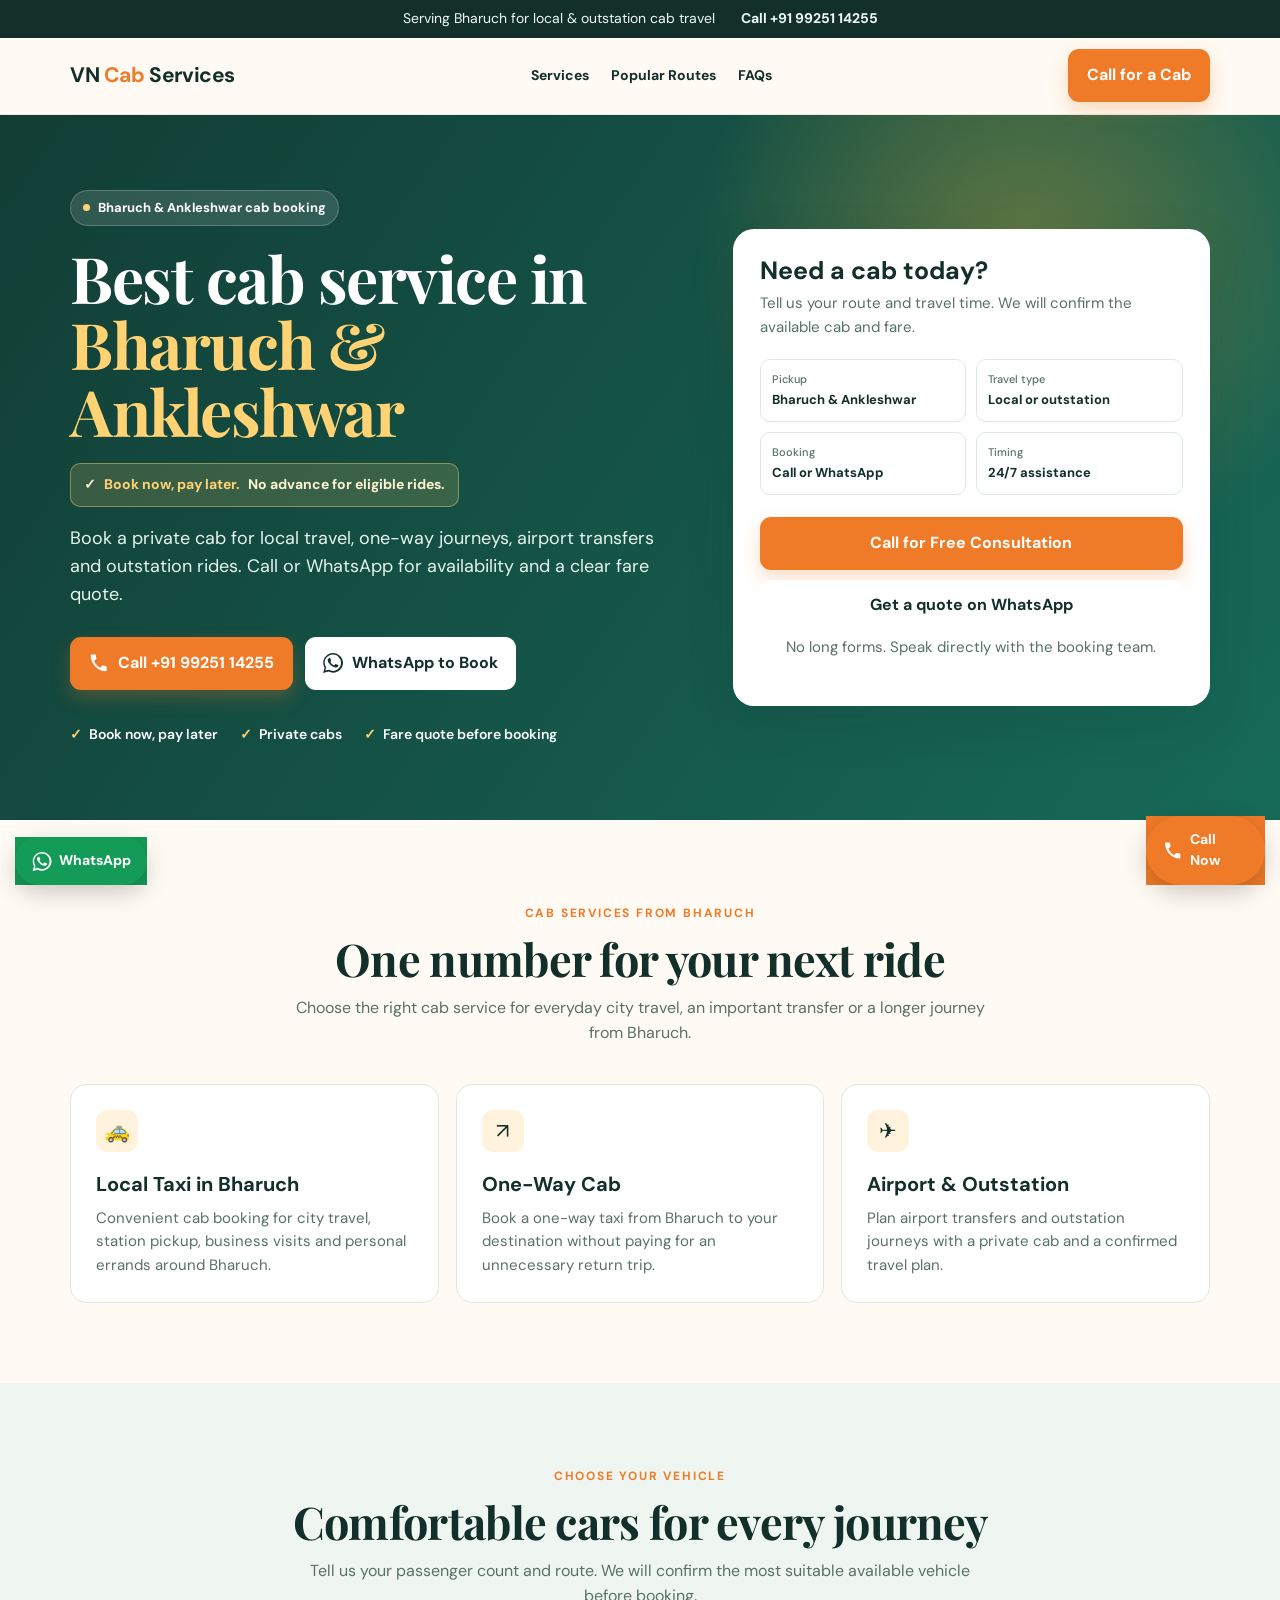
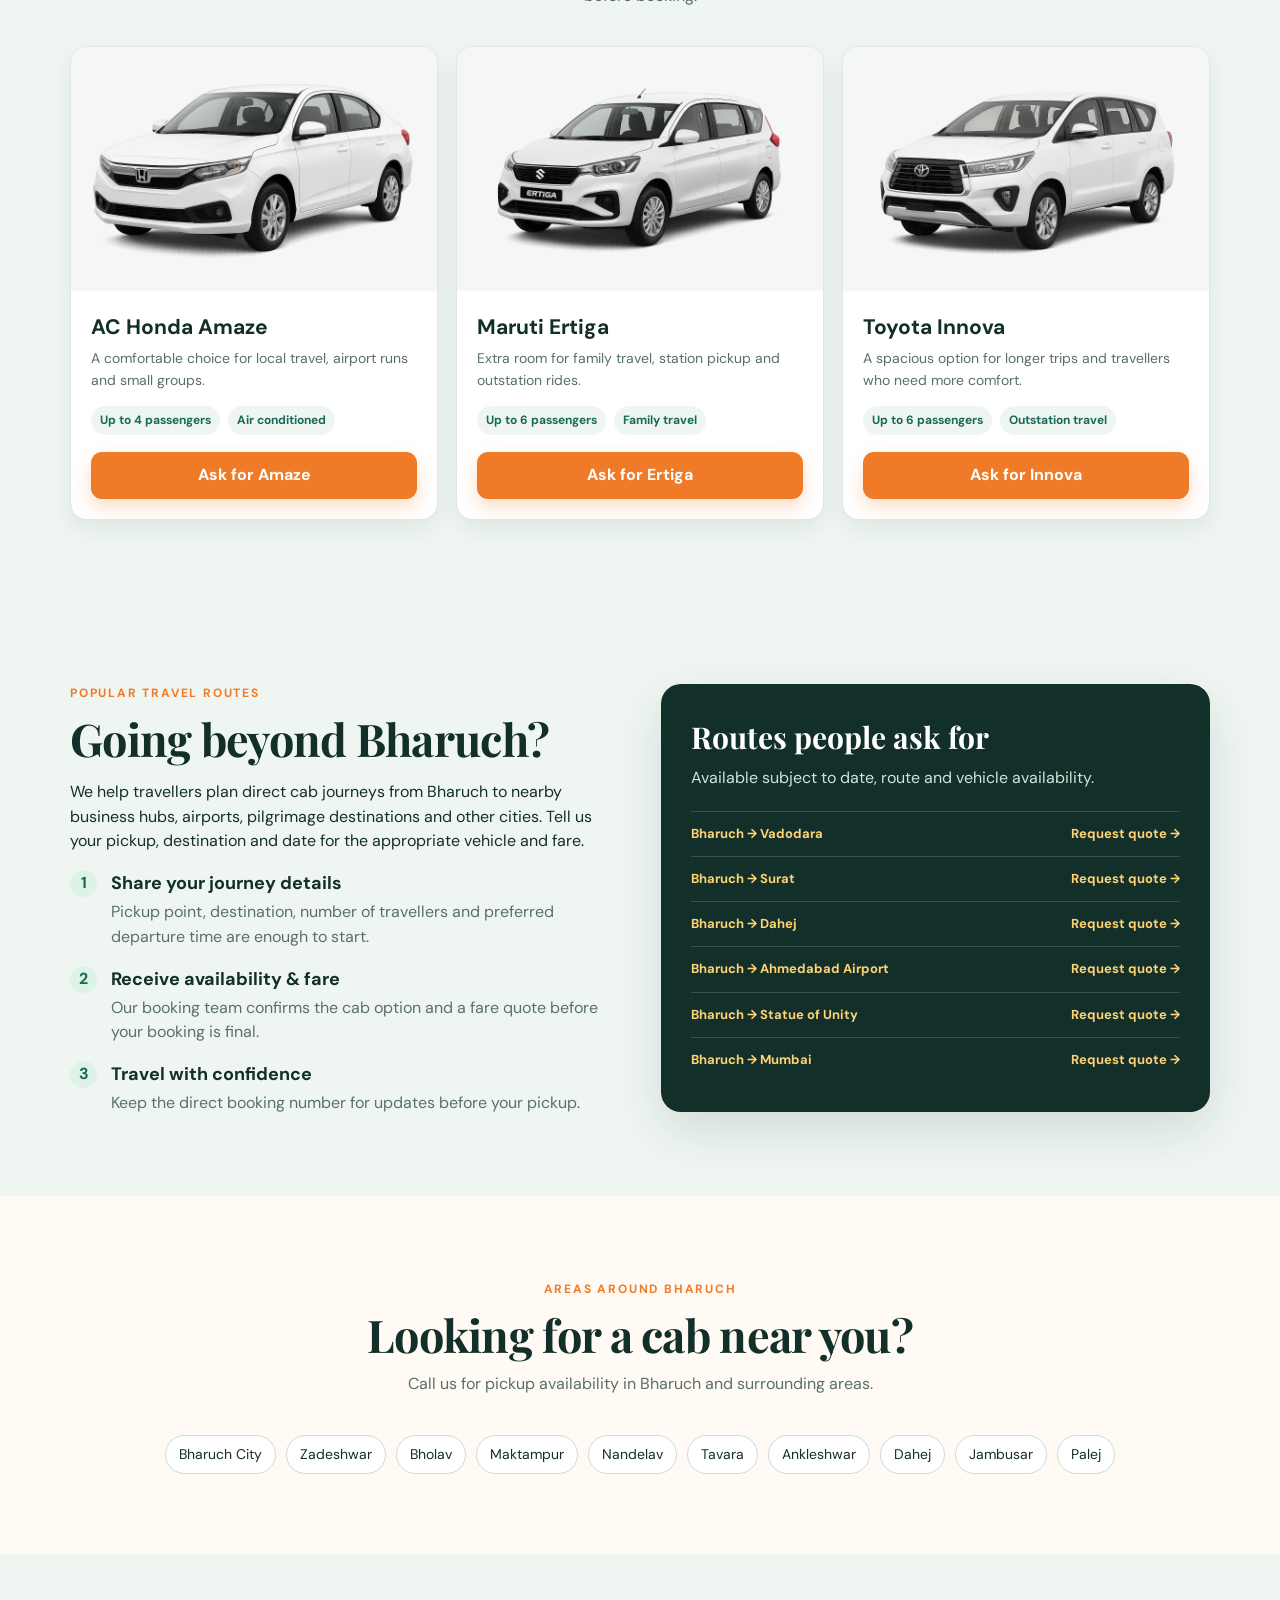
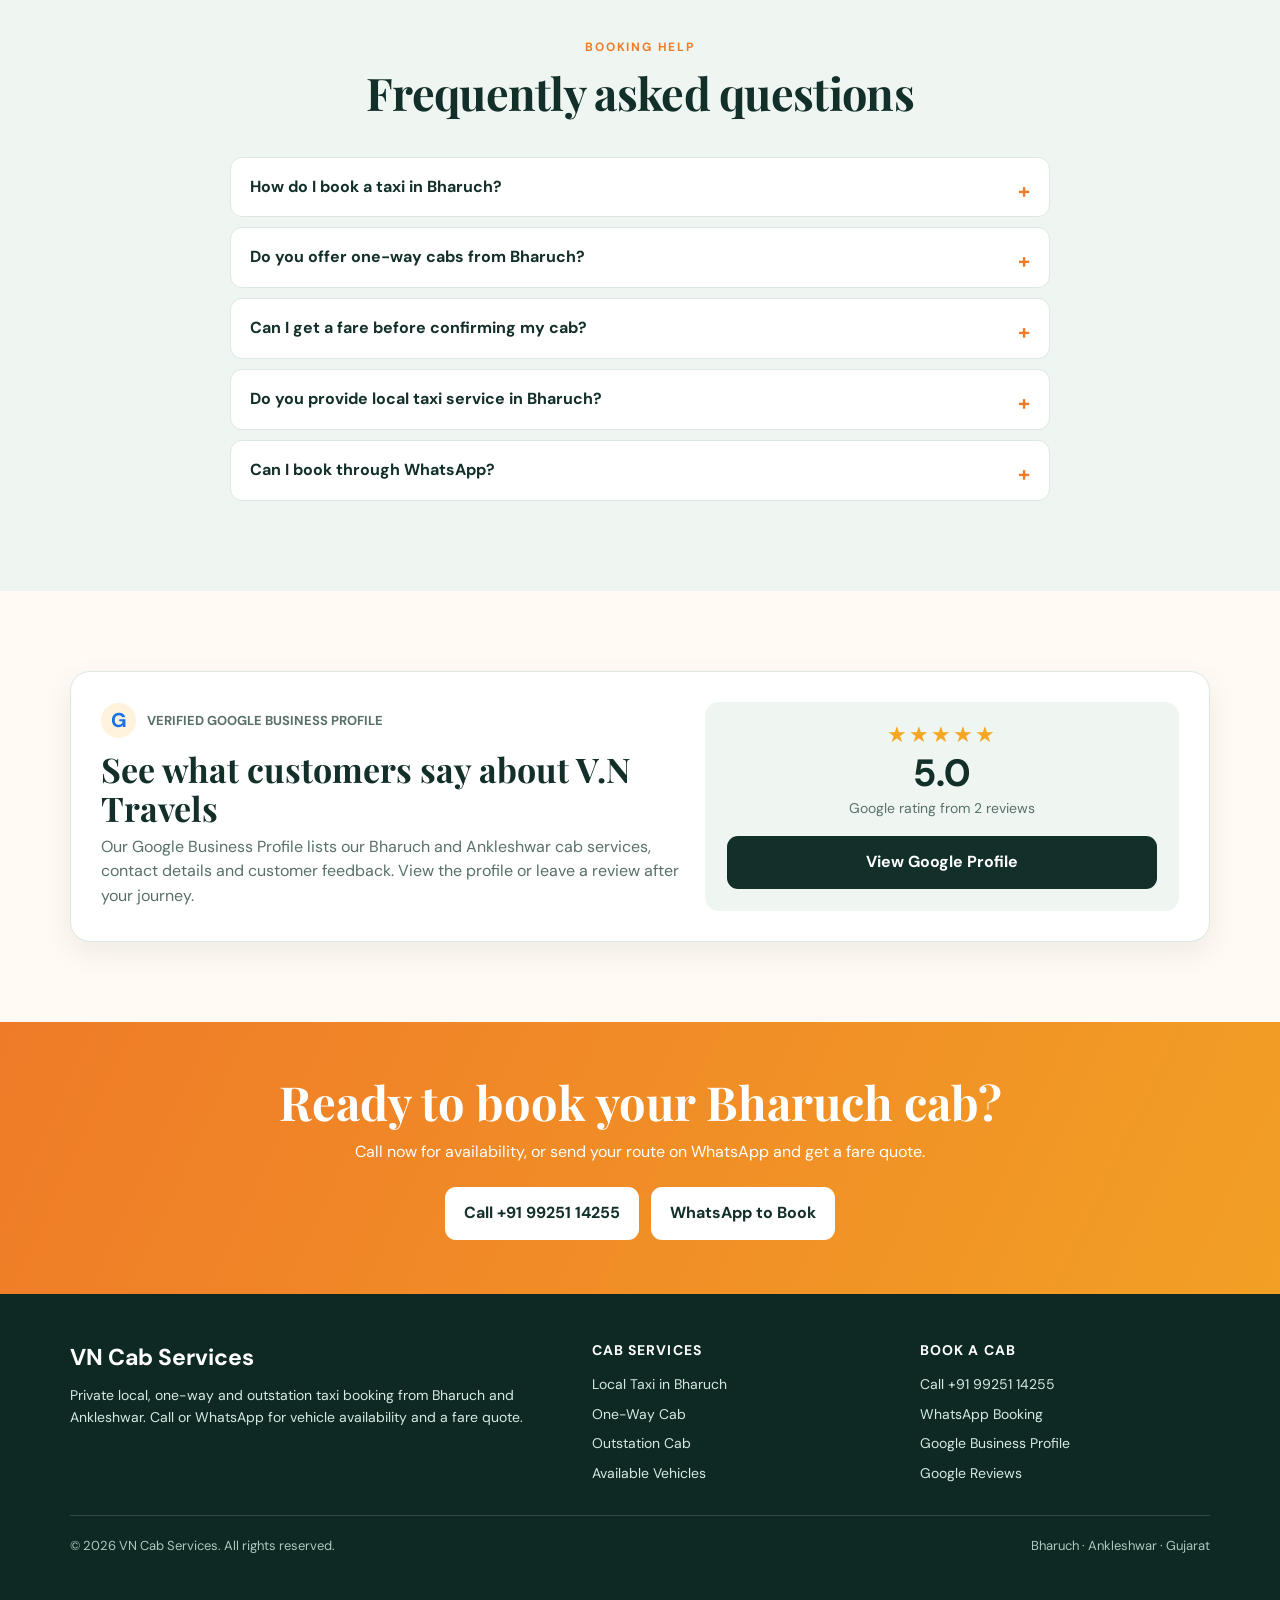
==== commit fa900da1: "Add files via upload" ====
--- a/index.html
+++ b/index.html
@@ -1,2538 +1,36 @@
-<!DOCTYPE html>
-<html lang="en">
-<head>
-  <meta charset="UTF-8">
-  <meta name="viewport" content="width=device-width, initial-scale=1.0">
-  
-  <!-- SEO Title & Meta Descriptions -->
-  <title>24×7 Cab Service in Bharuch & Ankleshwar | Local, Airport & Outstation Taxi</title>
-  <meta name="description" content="Book 24×7 reliable cab service in Bharuch and Ankleshwar. Clean Maruti Swift Dzire, Ertiga Tour & Innova Crysta for local, airport drops, and outstation rides. Pay after ride.">
-  <meta name="keywords" content="Cab Service in Bharuch, Cab Service in Ankleshwar, Taxi Service Bharuch, Taxi Service Ankleshwar, Bharuch Taxi Booking, Ankleshwar Taxi Booking, Airport Taxi Bharuch, Airport Taxi Ankleshwar, Outstation Cab Bharuch, Outstation Cab Ankleshwar, One Way Taxi Bharuch, One Way Taxi Ankleshwar, Ertiga Cab Bharuch, Swift Dzire Cab Bharuch, Innova Cab Bharuch, Ertiga Cab Ankleshwar, Swift Dzire Cab Ankleshwar, Innova Cab Ankleshwar">
-  <meta name="author" content="Bharuch Ankleshwar Cab Services">
-  <meta name="robots" content="index, follow">
-  <link rel="canonical" href="https://www.bharuchankleshwarcab.com/">
-
-  <!-- Open Graph Meta Tags -->
-  <meta property="og:type" content="website">
-  <meta property="og:url" content="https://www.bharuchankleshwarcab.com/">
-  <meta property="og:title" content="24×7 Cab Service in Bharuch & Ankleshwar | Pay After Ride">
-  <meta property="og:description" content="Verified commercial taxi service across Bharuch, Ankleshwar GIDC, Dahej, Vadodara, Surat, Ahmedabad, and Mumbai Airport. Zero advance payment.">
-  <meta property="og:image" content="https://images.unsplash.com/photo-1549317661-bd32c8ce0db2?auto=format&fit=crop&w=1200&q=80">
-  <meta property="og:locale" content="en_IN">
-
-  <!-- Twitter Card Meta Tags -->
-  <meta name="twitter:card" content="summary_large_image">
-  <meta name="twitter:url" content="https://www.bharuchankleshwarcab.com/">
-  <meta name="twitter:title" content="24×7 Cab Service in Bharuch & Ankleshwar | Taxi Booking">
-  <meta name="twitter:description" content="Reliable local, airport, and outstation cabs. Dzire, Ertiga, and Innova Crysta. Book now and pay after your ride.">
-  <meta name="twitter:image" content="https://images.unsplash.com/photo-1549317661-bd32c8ce0db2?auto=format&fit=crop&w=1200&q=80">
-
-  <!-- Google Font: Poppins -->
-  <link rel="preconnect" href="https://fonts.googleapis.com">
-  <link rel="preconnect" href="https://fonts.gstatic.com" crossorigin>
-  <link href="https://fonts.googleapis.com/css2?family=Poppins:wght@300;400;500;600;700;800&display=swap" rel="stylesheet">
-
-  <!-- Bootstrap 5.3.3 CSS CDN -->
-  <link href="https://cdn.jsdelivr.net/npm/bootstrap@5.3.3/dist/css/bootstrap.min.css" rel="stylesheet" integrity="sha384-QWTKZyjpPEjISv5WaRU9OFeRpok6YctnYmDr5pNlyT2bRjXh0JMhjY6hW+ALEwIH" crossorigin="anonymous">
-
-  <!-- Bootstrap Icons CDN -->
-  <link rel="stylesheet" href="https://cdn.jsdelivr.net/npm/bootstrap-icons@1.11.3/font/bootstrap-icons.min.css">
-
-  <!-- Schema.org LocalBusiness JSON-LD -->
-  <script type="application/ld+json">
-  {
-    "@context": "https://schema.org",
-    "@type": "TaxiService",
-    "name": "Bharuch Ankleshwar Cab Services",
-    "image": "https://images.unsplash.com/photo-1549317661-bd32c8ce0db2?auto=format&fit=crop&w=1200&q=80",
-    "@id": "https://www.bharuchankleshwarcab.com",
-    "url": "https://www.bharuchankleshwarcab.com",
-    "telephone": "+919925114255",
-    "priceRange": "₹₹",
-    "address": [
-      {
-        "@type": "PostalAddress",
-        "streetAddress": "Station Road, Near Railway Junction",
-        "addressLocality": "Bharuch",
-        "addressRegion": "Gujarat",
-        "postalCode": "392001",
-        "addressCountry": "IN"
-      },
-      {
-        "@type": "PostalAddress",
-        "streetAddress": "GIDC Main Road, Near Station",
-        "addressLocality": "Ankleshwar",
-        "addressRegion": "Gujarat",
-        "postalCode": "393002",
-        "addressCountry": "IN"
-      }
-    ],
-    "geo": {
-      "@type": "GeoCoordinates",
-      "latitude": 21.7051,
-      "longitude": 72.9959
-    },
-    "openingHoursSpecification": {
-      "@type": "OpeningHoursSpecification",
-      "dayOfWeek": ["Monday", "Tuesday", "Wednesday", "Thursday", "Friday", "Saturday", "Sunday"],
-      "opens": "00:00",
-      "closes": "23:59"
-    },
-    "areaServed": [
-      "Bharuch",
-      "Ankleshwar",
-      "Dahej",
-      "Jhagadia",
-      "Surat",
-      "Vadodara",
-      "Ahmedabad",
-      "Statue of Unity",
-      "Mumbai Airport"
-    ],
-    "paymentAccepted": "Cash, UPI, Net Banking"
-  }
-  </script>
-
-  <!-- Schema.org BreadcrumbList -->
-  <script type="application/ld+json">
-  {
-    "@context": "https://schema.org",
-    "@type": "BreadcrumbList",
-    "itemListElement": [
-      {
-        "@type": "ListItem",
-        "position": 1,
-        "name": "Home",
-        "item": "https://www.bharuchankleshwarcab.com/"
-      },
-      {
-        "@type": "ListItem",
-        "position": 2,
-        "name": "About",
-        "item": "https://www.bharuchankleshwarcab.com/#about"
-      },
-      {
-        "@type": "ListItem",
-        "position": 3,
-        "name": "Services",
-        "item": "https://www.bharuchankleshwarcab.com/#services"
-      },
-      {
-        "@type": "ListItem",
-        "position": 4,
-        "name": "Fleet",
-        "item": "https://www.bharuchankleshwarcab.com/#fleet"
-      },
-      {
-        "@type": "ListItem",
-        "position": 5,
-        "name": "Routes",
-        "item": "https://www.bharuchankleshwarcab.com/#routes"
-      },
-      {
-        "@type": "ListItem",
-        "position": 6,
-        "name": "FAQ",
-        "item": "https://www.bharuchankleshwarcab.com/#faq"
-      },
-      {
-        "@type": "ListItem",
-        "position": 7,
-        "name": "Contact",
-        "item": "https://www.bharuchankleshwarcab.com/#contact"
-      }
-    ]
-  }
-  </script>
-
-  <!-- Schema.org FAQPage JSON-LD -->
-  <script type="application/ld+json">
-  {
-    "@context": "https://schema.org",
-    "@type": "FAQPage",
-    "mainEntity": [
-      {
-        "@type": "Question",
-        "name": "How do I book a cab in Bharuch or Ankleshwar?",
-        "acceptedAnswer": {
-          "@type": "Answer",
-          "text": "Booking is fast and easy. Simply call our 24×7 booking desk at +91 99251 14255 or click the WhatsApp Booking button to send your pickup address, destination, date, and preferred vehicle. We confirm your ride with driver and car details in minutes."
-        }
-      },
-      {
-        "@type": "Question",
-        "name": "Do I need to pay any advance payment before the trip?",
-        "acceptedAnswer": {
-          "@type": "Answer",
-          "text": "No. We operate strictly on a Pay After Ride policy for regular local and outstation taxi bookings in Bharuch and Ankleshwar. You only pay upon arrival after a safe journey via cash or UPI."
-        }
-      },
-      {
-        "@type": "Question",
-        "name": "Which commercial taxi cars are available in your fleet?",
-        "acceptedAnswer": {
-          "@type": "Answer",
-          "text": "We maintain exclusively genuine, clean Indian commercial passenger taxis: 4-seater Maruti Suzuki Swift Dzire Tour, 6-seater Maruti Suzuki Ertiga Tour, and 7-seater Toyota Innova Crysta."
-        }
-      },
-      {
-        "@type": "Question",
-        "name": "Do you provide airport drops to Vadodara, Surat, Ahmedabad, and Mumbai?",
-        "acceptedAnswer": {
-          "@type": "Answer",
-          "text": "Yes, we operate 24×7 dedicated airport taxi transfers from both Bharuch and Ankleshwar to Vadodara Airport (BDQ), Surat Airport (STV), Ahmedabad Airport (AMD), and Mumbai Chhatrapati Shivaji Maharaj International Airport (BOM)."
-        }
-      },
-      {
-        "@type": "Question",
-        "name": "Are one-way taxi options available between Bharuch, Ankleshwar, and Surat/Vadodara?",
-        "acceptedAnswer": {
-          "@type": "Answer",
-          "text": "Yes, our one-way drop fares allow you to pay only for the distance traveled one way, without incurring return toll or empty back-haul charges."
-        }
-      },
-      {
-        "@type": "Question",
-        "name": "Do you serve industrial areas like Dahej PCPIR and Ankleshwar GIDC?",
-        "acceptedAnswer": {
-          "@type": "Answer",
-          "text": "Yes, we regularly provide corporate transfers, auditor shuttles, and visitor cabs to chemical plants, manufacturing facilities, and port operations in Dahej PCPIR, Ankleshwar GIDC, Panoli GIDC, and Jhagadia GIDC."
-        }
-      },
-      {
-        "@type": "Question",
-        "name": "Can I get a late-night or early-morning pickup from Bharuch or Ankleshwar Railway Station?",
-        "acceptedAnswer": {
-          "@type": "Answer",
-          "text": "Yes, our drivers are available around the clock at Bharuch Junction (BH) and Ankleshwar Junction (AKV) to receive you regardless of train delays."
-        }
-      },
-      {
-        "@type": "Question",
-        "name": "Do you provide day-tour packages to the Statue of Unity from Bharuch and Ankleshwar?",
-        "acceptedAnswer": {
-          "@type": "Answer",
-          "text": "Yes, we offer complete round-trip day tours to the Statue of Unity (Ekta Nagar / Kevadia) from both Bharuch and Ankleshwar with door-to-door pickup, tourist point transfers, and driver waiting."
-        }
-      },
-      {
-        "@type": "Question",
-        "name": "Are your drivers police-verified and licensed?",
-        "acceptedAnswer": {
-          "@type": "Answer",
-          "text": "Yes, all our chauffeurs possess valid commercial driving licenses, route expertise across Gujarat and Maharashtra highways, and background verification."
-        }
-      },
-      {
-        "@type": "Question",
-        "name": "Is the fare quoted inclusive of toll charges and driver allowances?",
-        "acceptedAnswer": {
-          "@type": "Answer",
-          "text": "We provide transparent, itemized quotes before you start the trip. Toll charges, state entry permits, and driver allowances are discussed and clarified upfront with zero hidden fees."
-        }
-      }
-    ]
-  }
-  </script>
-
-  <style>
-    /* CSS Root Variables & Global Reset */
-    :root {
-      --primary: #0D6EFD;
-      --primary-dark: #0a58ca;
-      --secondary: #FFC107;
-      --secondary-dark: #e0a800;
-      --dark: #111827;
-      --light: #F8FAFC;
-      --white: #FFFFFF;
-      --text: #1e293b;
-      --text-muted: #64748B;
-      --border: #E2E8F0;
-      --radius-sm: 8px;
-      --radius-md: 16px;
-      --radius-lg: 22px;
-      --shadow-sm: 0 4px 6px -1px rgba(0, 0, 0, 0.05), 0 2px 4px -1px rgba(0, 0, 0, 0.03);
-      --shadow-md: 0 10px 15px -3px rgba(0, 0, 0, 0.07), 0 4px 6px -2px rgba(0, 0, 0, 0.04);
-      --shadow-lg: 0 20px 25px -5px rgba(0, 0, 0, 0.08), 0 10px 10px -5px rgba(0, 0, 0, 0.03);
-      --shadow-glow: 0 10px 30px rgba(13, 110, 253, 0.25);
-    }
-
-    html {
-      scroll-behavior: smooth;
-      font-size: 16px;
-    }
-
-    body {
-      font-family: 'Poppins', sans-serif;
-      background-color: var(--light);
-      color: var(--text);
-      line-height: 1.65;
-      overflow-x: hidden;
-      margin: 0;
-      padding: 0;
-    }
-
-    /* Sticky Navbar */
-    .navbar-custom {
-      position: fixed;
-      top: 0;
-      left: 0;
-      right: 0;
-      z-index: 1050;
-      padding: 1.1rem 0;
-      transition: all 0.35s ease-in-out;
-      background: transparent;
-    }
-
-    .navbar-custom.scrolled {
-      background: rgba(255, 255, 255, 0.98) !important;
-      backdrop-filter: blur(12px);
-      -webkit-backdrop-filter: blur(12px);
-      box-shadow: 0 4px 20px rgba(0, 0, 0, 0.08);
-      padding: 0.75rem 0;
-    }
-
-    .navbar-custom .navbar-brand {
-      font-weight: 800;
-      font-size: 1.35rem;
-      letter-spacing: -0.5px;
-      color: var(--white);
-      display: flex;
-      align-items: center;
-      gap: 0.5rem;
-      transition: color 0.3s;
-    }
-
-    .navbar-custom.scrolled .navbar-brand {
-      color: var(--dark);
-    }
-
-    .navbar-custom .nav-link {
-      font-weight: 500;
-      font-size: 0.95rem;
-      color: rgba(255, 255, 255, 0.92) !important;
-      margin: 0 0.35rem;
-      transition: color 0.25s ease;
-    }
-
-    .navbar-custom.scrolled .nav-link {
-      color: #334155 !important;
-    }
-
-    .navbar-custom .nav-link:hover,
-    .navbar-custom .nav-link:focus {
-      color: var(--secondary) !important;
-    }
-
-    .navbar-custom.scrolled .nav-link:hover {
-      color: var(--primary) !important;
-    }
-
-    .navbar-toggler {
-      border: 1px solid rgba(255, 255, 255, 0.5);
-      color: var(--white);
-      padding: 0.45rem 0.65rem;
-    }
-
-    .navbar-custom.scrolled .navbar-toggler {
-      border-color: #cbd5e1;
-      color: var(--dark);
-    }
-
-    /* Hero Section (100vh Full Screen) */
-    .hero-section {
-      position: relative;
-      min-height: 100vh;
-      display: flex;
-      align-items: center;
-      justify-content: center;
-      background: linear-gradient(180deg, rgba(17, 24, 39, 0.82) 0%, rgba(17, 24, 39, 0.94) 100%), 
-                  url('https://images.unsplash.com/photo-1549317661-bd32c8ce0db2?auto=format&fit=crop&w=1920&q=80') center/cover no-repeat;
-      color: var(--white);
-      text-align: center;
-      padding: 130px 20px 80px;
-    }
-
-    .hero-badge {
-      display: inline-flex;
-      align-items: center;
-      gap: 0.5rem;
-      background: rgba(255, 255, 255, 0.12);
-      backdrop-filter: blur(10px);
-      -webkit-backdrop-filter: blur(10px);
-      border: 1px solid rgba(255, 255, 255, 0.25);
-      color: var(--secondary);
-      font-weight: 600;
-      font-size: 0.95rem;
-      padding: 0.5rem 1.4rem;
-      border-radius: 50px;
-      margin-bottom: 1.5rem;
-      box-shadow: 0 4px 15px rgba(0, 0, 0, 0.25);
-      animation: fadeInDown 0.8s ease;
-    }
-
-    .hero-title {
-      font-size: clamp(2.2rem, 5.5vw, 4rem);
-      font-weight: 800;
-      letter-spacing: -1px;
-      line-height: 1.18;
-      margin-bottom: 1.25rem;
-      text-shadow: 0 4px 16px rgba(0, 0, 0, 0.4);
-      animation: fadeInUp 0.9s ease;
-    }
-
-    .hero-title span {
-      background: linear-gradient(135deg, #FFC107 0%, #FFD54F 100%);
-      -webkit-background-clip: text;
-      -webkit-text-fill-color: transparent;
-    }
-
-    .hero-subtitle {
-      font-size: clamp(1.05rem, 2.2vw, 1.4rem);
-      font-weight: 300;
-      color: rgba(255, 255, 255, 0.92);
-      max-width: 820px;
-      margin: 0 auto 2.3rem;
-      animation: fadeInUp 1s ease;
-    }
-
-    .hero-btn-group {
-      display: flex;
-      justify-content: center;
-      align-items: center;
-      flex-wrap: wrap;
-      gap: 1.1rem;
-      animation: fadeInUp 1.1s ease;
-    }
-
-    /* Buttons */
-    .btn-premium-primary {
-      background: linear-gradient(135deg, var(--primary) 0%, var(--primary-dark) 100%);
-      color: var(--white) !important;
-      font-weight: 600;
-      font-size: 1.02rem;
-      padding: 0.85rem 2rem;
-      border-radius: 50px;
-      border: none;
-      box-shadow: 0 10px 25px rgba(13, 110, 253, 0.4);
-      transition: all 0.3s cubic-bezier(0.165, 0.84, 0.44, 1);
-      display: inline-flex;
-      align-items: center;
-      gap: 0.6rem;
-      text-decoration: none;
-    }
-
-    .btn-premium-primary:hover {
-      transform: translateY(-3px);
-      box-shadow: 0 14px 28px rgba(13, 110, 253, 0.55);
-      color: var(--white) !important;
-    }
-
-    .btn-premium-secondary {
-      background: linear-gradient(135deg, var(--secondary) 0%, var(--secondary-dark) 100%);
-      color: var(--dark) !important;
-      font-weight: 700;
-      font-size: 1.02rem;
-      padding: 0.85rem 2rem;
-      border-radius: 50px;
-      border: none;
-      box-shadow: 0 10px 25px rgba(255, 193, 7, 0.35);
-      transition: all 0.3s cubic-bezier(0.165, 0.84, 0.44, 1);
-      display: inline-flex;
-      align-items: center;
-      gap: 0.6rem;
-      text-decoration: none;
-    }
-
-    .btn-premium-secondary:hover {
-      transform: translateY(-3px);
-      box-shadow: 0 14px 28px rgba(255, 193, 7, 0.5);
-      color: var(--dark) !important;
-    }
-
-    .btn-premium-whatsapp {
-      background: linear-gradient(135deg, #25D366 0%, #128C7E 100%);
-      color: var(--white) !important;
-      font-weight: 600;
-      font-size: 1.02rem;
-      padding: 0.85rem 2rem;
-      border-radius: 50px;
-      border: none;
-      box-shadow: 0 10px 25px rgba(37, 211, 102, 0.35);
-      transition: all 0.3s ease;
-      display: inline-flex;
-      align-items: center;
-      gap: 0.6rem;
-      text-decoration: none;
-    }
-
-    .btn-premium-whatsapp:hover {
-      transform: translateY(-3px);
-      box-shadow: 0 14px 28px rgba(37, 211, 102, 0.5);
-      color: var(--white) !important;
-    }
-
-    /* Trust Strip */
-    .trust-strip {
-      background: var(--white);
-      border-radius: var(--radius-lg);
-      padding: 1.8rem 1.4rem;
-      margin-top: -55px;
-      position: relative;
-      z-index: 20;
-      box-shadow: var(--shadow-lg);
-      border: 1px solid rgba(226, 232, 240, 0.85);
-    }
-
-    .trust-badge-card {
-      display: flex;
-      align-items: center;
-      gap: 0.9rem;
-      padding: 0.5rem 0.6rem;
-    }
-
-    .trust-badge-icon {
-      width: 50px;
-      height: 50px;
-      min-width: 50px;
-      border-radius: 14px;
-      background: #EFF6FF;
-      color: var(--primary);
-      display: flex;
-      align-items: center;
-      justify-content: center;
-      font-size: 1.55rem;
-      transition: all 0.3s ease;
-    }
-
-    .trust-badge-card:hover .trust-badge-icon {
-      background: var(--primary);
-      color: var(--white);
-      transform: rotate(6deg) scale(1.06);
-    }
-
-    .trust-badge-title {
-      font-size: 0.98rem;
-      font-weight: 700;
-      margin-bottom: 0.1rem;
-      color: var(--dark);
-    }
-
-    .trust-badge-desc {
-      font-size: 0.82rem;
-      margin-bottom: 0;
-      color: var(--text-muted);
-    }
-
-    /* Section Padding & Headings */
-    .section-padding {
-      padding: 90px 0;
-    }
-
-    .section-header-wrap {
-      text-align: center;
-      margin-bottom: 50px;
-      max-width: 740px;
-      margin-left: auto;
-      margin-right: auto;
-    }
-
-    .section-kicker {
-      font-size: 0.88rem;
-      font-weight: 700;
-      text-transform: uppercase;
-      letter-spacing: 2px;
-      color: var(--primary);
-      display: inline-block;
-      margin-bottom: 0.4rem;
-    }
-
-    .section-main-title {
-      font-size: clamp(2rem, 3.8vw, 2.75rem);
-      font-weight: 800;
-      color: var(--dark);
-      letter-spacing: -0.5px;
-      line-height: 1.25;
-    }
-
-    .section-description {
-      color: var(--text-muted);
-      font-size: 1.02rem;
-      margin-top: 0.8rem;
-    }
-
-    /* Modern Cards */
-    .modern-card {
-      background: var(--white);
-      border-radius: var(--radius-md);
-      border: 1px solid var(--border);
-      padding: 2.2rem 1.8rem;
-      height: 100%;
-      box-shadow: var(--shadow-sm);
-      transition: all 0.35s cubic-bezier(0.165, 0.84, 0.44, 1);
-      position: relative;
-      overflow: hidden;
-    }
-
-    .modern-card::before {
-      content: '';
-      position: absolute;
-      top: 0;
-      left: 0;
-      right: 0;
-      height: 4px;
-      background: linear-gradient(90deg, var(--primary), var(--secondary));
-      opacity: 0;
-      transition: opacity 0.3s ease;
-    }
-
-    .modern-card:hover {
-      transform: translateY(-8px);
-      box-shadow: var(--shadow-lg);
-      border-color: #BFDBFE;
-    }
-
-    .modern-card:hover::before {
-      opacity: 1;
-    }
-
-    /* Service Cards */
-    .service-icon-box {
-      width: 64px;
-      height: 64px;
-      border-radius: 18px;
-      background: linear-gradient(135deg, #EFF6FF 0%, #DBEAFE 100%);
-      color: var(--primary);
-      display: flex;
-      align-items: center;
-      justify-content: center;
-      font-size: 1.85rem;
-      margin-bottom: 1.4rem;
-      transition: all 0.3s ease;
-    }
-
-    .modern-card:hover .service-icon-box {
-      background: linear-gradient(135deg, var(--primary) 0%, var(--primary-dark) 100%);
-      color: var(--white);
-      transform: scale(1.08);
-      box-shadow: var(--shadow-glow);
-    }
-
-    .service-card-title {
-      font-size: 1.22rem;
-      font-weight: 700;
-      color: var(--dark);
-      margin-bottom: 0.7rem;
-    }
-
-    .service-card-text {
-      color: var(--text-muted);
-      font-size: 0.93rem;
-      line-height: 1.6;
-      margin-bottom: 1.2rem;
-    }
-
-    .service-card-link {
-      color: var(--primary);
-      font-weight: 600;
-      font-size: 0.92rem;
-      display: inline-flex;
-      align-items: center;
-      gap: 0.4rem;
-      text-decoration: none;
-      transition: gap 0.25s ease;
-    }
-
-    .service-card-link:hover {
-      gap: 0.7rem;
-      color: var(--primary-dark);
-    }
-
-    /* Fleet Cards */
-    .fleet-card {
-      background: var(--white);
-      border-radius: var(--radius-md);
-      overflow: hidden;
-      border: 1px solid var(--border);
-      box-shadow: var(--shadow-sm);
-      transition: all 0.35s ease;
-      height: 100%;
-      display: flex;
-      flex-direction: column;
-    }
-
-    .fleet-card:hover {
-      transform: translateY(-7px);
-      box-shadow: var(--shadow-md);
-      border-color: #93C5FD;
-    }
-
-    .fleet-img-wrap {
-      position: relative;
-      height: 240px;
-      overflow: hidden;
-      background-color: #F1F5F9;
-    }
-
-    .fleet-img-wrap img {
-      width: 100%;
-      height: 100%;
-      object-fit: cover;
-      transition: transform 0.5s ease;
-    }
-
-    .fleet-card:hover .fleet-img-wrap img {
-      transform: scale(1.08);
-    }
-
-    .fleet-commercial-tag {
-      position: absolute;
-      top: 14px;
-      left: 14px;
-      background: rgba(17, 24, 39, 0.9);
-      backdrop-filter: blur(6px);
-      color: var(--secondary);
-      font-size: 0.75rem;
-      font-weight: 700;
-      padding: 0.35rem 0.8rem;
-      border-radius: 30px;
-      border: 1px solid rgba(255, 193, 7, 0.4);
-      display: inline-flex;
-      align-items: center;
-      gap: 0.35rem;
-    }
-
-    .fleet-info {
-      padding: 1.6rem;
-      flex-grow: 1;
-      display: flex;
-      flex-direction: column;
-      justify-content: space-between;
-    }
-
-    .fleet-title {
-      font-size: 1.25rem;
-      font-weight: 700;
-      color: var(--dark);
-      margin-bottom: 0.35rem;
-    }
-
-    .fleet-desc {
-      font-size: 0.88rem;
-      color: var(--text-muted);
-      margin-bottom: 1.2rem;
-      line-height: 1.55;
-    }
-
-    .fleet-specs {
-      display: flex;
-      align-items: center;
-      justify-content: space-between;
-      padding-top: 1rem;
-      border-top: 1px solid var(--border);
-      font-size: 0.84rem;
-      color: #334155;
-      font-weight: 500;
-    }
-
-    /* Popular Routes */
-    .route-card {
-      background: var(--white);
-      border-radius: var(--radius-md);
-      border: 1px solid var(--border);
-      padding: 1.6rem 1.4rem;
-      box-shadow: var(--shadow-sm);
-      transition: all 0.3s ease;
-      display: flex;
-      flex-direction: column;
-      justify-content: space-between;
-      height: 100%;
-    }
-
-    .route-card:hover {
-      transform: translateY(-6px);
-      box-shadow: var(--shadow-md);
-      border-color: #93C5FD;
-    }
-
-    .route-card-header {
-      display: flex;
-      align-items: center;
-      gap: 0.85rem;
-      margin-bottom: 1rem;
-    }
-
-    .route-card-icon {
-      width: 44px;
-      height: 44px;
-      min-width: 44px;
-      background: #FEF3C7;
-      color: #B45309;
-      border-radius: 12px;
-      display: flex;
-      align-items: center;
-      justify-content: center;
-      font-size: 1.25rem;
-    }
-
-    .route-card-title {
-      font-size: 1.12rem;
-      font-weight: 700;
-      color: var(--dark);
-      margin-bottom: 0.15rem;
-    }
-
-    .route-card-tag {
-      font-size: 0.75rem;
-      font-weight: 600;
-      background: #EFF6FF;
-      color: var(--primary);
-      padding: 0.2rem 0.55rem;
-      border-radius: 30px;
-      display: inline-block;
-    }
-
-    .route-card-desc {
-      font-size: 0.88rem;
-      color: var(--text-muted);
-      margin-bottom: 1rem;
-    }
-
-    .route-card-footer {
-      display: flex;
-      align-items: center;
-      justify-content: space-between;
-      padding-top: 0.85rem;
-      border-top: 1px dashed var(--border);
-    }
-
-    .route-metric {
-      font-size: 0.82rem;
-      color: var(--text-muted);
-      display: flex;
-      align-items: center;
-      gap: 0.35rem;
-    }
-
-    .route-btn {
-      padding: 0.4rem 1rem;
-      font-size: 0.82rem;
-      border-radius: 30px;
-      background: #EFF6FF;
-      color: var(--primary);
-      font-weight: 600;
-      text-decoration: none;
-      transition: all 0.25s;
-    }
-
-    .route-btn:hover {
-      background: var(--primary);
-      color: var(--white);
-    }
-
-    /* About Section */
-    .about-img-box {
-      position: relative;
-      border-radius: var(--radius-lg);
-      overflow: hidden;
-      box-shadow: var(--shadow-lg);
-    }
-
-    .about-img-box img {
-      width: 100%;
-      height: auto;
-      object-fit: cover;
-      display: block;
-      transition: transform 0.5s ease;
-    }
-
-    .about-img-box:hover img {
-      transform: scale(1.03);
-    }
-
-    .about-stat-badge {
-      position: absolute;
-      bottom: 25px;
-      right: 25px;
-      background: rgba(17, 24, 39, 0.92);
-      backdrop-filter: blur(10px);
-      -webkit-backdrop-filter: blur(10px);
-      border: 1px solid rgba(255, 255, 255, 0.15);
-      color: var(--white);
-      padding: 1.3rem 1.6rem;
-      border-radius: var(--radius-md);
-      box-shadow: 0 10px 25px rgba(0, 0, 0, 0.35);
-      text-align: center;
-    }
-
-    .about-stat-num {
-      font-size: 2.1rem;
-      font-weight: 800;
-      color: var(--secondary);
-      line-height: 1;
-    }
-
-    .about-stat-lbl {
-      font-size: 0.82rem;
-      font-weight: 500;
-      letter-spacing: 0.5px;
-    }
-
-    .about-list-box {
-      display: flex;
-      gap: 1rem;
-      margin-bottom: 1.3rem;
-    }
-
-    .about-list-icon {
-      width: 46px;
-      height: 46px;
-      min-width: 46px;
-      border-radius: 12px;
-      background: #EFF6FF;
-      color: var(--primary);
-      display: flex;
-      align-items: center;
-      justify-content: center;
-      font-size: 1.35rem;
-    }
-
-    /* Why Choose Us */
-    .feature-card {
-      background: var(--white);
-      border-radius: var(--radius-md);
-      padding: 1.7rem 1.4rem;
-      border: 1px solid var(--border);
-      box-shadow: var(--shadow-sm);
-      display: flex;
-      align-items: flex-start;
-      gap: 1rem;
-      transition: all 0.3s ease;
-      height: 100%;
-    }
-
-    .feature-card:hover {
-      transform: translateY(-5px);
-      border-color: #93C5FD;
-      box-shadow: var(--shadow-md);
-    }
-
-    .feature-card-icon {
-      width: 46px;
-      height: 46px;
-      min-width: 46px;
-      border-radius: 12px;
-      background: #DCFCE7;
-      color: #15803D;
-      display: flex;
-      align-items: center;
-      justify-content: center;
-      font-size: 1.3rem;
-    }
-
-    .feature-card-title {
-      font-size: 1.05rem;
-      font-weight: 700;
-      color: var(--dark);
-      margin-bottom: 0.2rem;
-    }
-
-    .feature-card-desc {
-      font-size: 0.86rem;
-      color: var(--text-muted);
-      margin-bottom: 0;
-    }
-
-    /* Premium Large CTA Section */
-    .premium-cta-section {
-      position: relative;
-      background: linear-gradient(135deg, #0A58CA 0%, #111827 100%);
-      color: var(--white);
-      border-radius: var(--radius-lg);
-      padding: 75px 35px;
-      margin: 40px 0;
-      overflow: hidden;
-      box-shadow: var(--shadow-lg);
-      text-align: center;
-    }
-
-    .premium-cta-section::before {
-      content: '';
-      position: absolute;
-      top: -40%;
-      right: -15%;
-      width: 450px;
-      height: 450px;
-      background: radial-gradient(circle, rgba(255, 193, 7, 0.16) 0%, transparent 70%);
-      border-radius: 50%;
-      pointer-events: none;
-    }
-
-    .cta-badge {
-      display: inline-block;
-      background: rgba(255, 193, 7, 0.15);
-      border: 1px solid rgba(255, 193, 7, 0.4);
-      color: var(--secondary);
-      font-weight: 700;
-      font-size: 0.92rem;
-      padding: 0.4rem 1.3rem;
-      border-radius: 50px;
-      margin-bottom: 1.2rem;
-      letter-spacing: 0.5px;
-    }
-
-    .cta-heading {
-      font-size: clamp(2.1rem, 4.4vw, 3.3rem);
-      font-weight: 800;
-      letter-spacing: -0.5px;
-      margin-bottom: 0.75rem;
-    }
-
-    .cta-subtext {
-      font-size: clamp(1.05rem, 2vw, 1.35rem);
-      color: #E2E8F0;
-      margin-bottom: 2.2rem;
-      font-weight: 300;
-    }
-
-    .cta-actions {
-      display: flex;
-      justify-content: center;
-      align-items: center;
-      gap: 1.2rem;
-      flex-wrap: wrap;
-    }
-
-    /* Testimonials */
-    .testimonial-card {
-      background: var(--white);
-      border-radius: var(--radius-md);
-      border: 1px solid var(--border);
-      padding: 2.2rem 1.8rem;
-      height: 100%;
-      box-shadow: var(--shadow-sm);
-      display: flex;
-      flex-direction: column;
-      justify-content: space-between;
-      transition: all 0.3s ease;
-    }
-
-    .testimonial-card:hover {
-      transform: translateY(-6px);
-      box-shadow: var(--shadow-md);
-      border-color: #BFDBFE;
-    }
-
-    .stars-wrap {
-      color: var(--secondary);
-      font-size: 1.05rem;
-      margin-bottom: 1rem;
-      display: flex;
-      gap: 0.2rem;
-    }
-
-    .testimonial-text {
-      color: #334155;
-      font-size: 0.94rem;
-      line-height: 1.65;
-      font-style: italic;
-      margin-bottom: 1.4rem;
-    }
-
-    .client-box {
-      display: flex;
-      align-items: center;
-      gap: 0.85rem;
-    }
-
-    .client-avatar {
-      width: 46px;
-      height: 46px;
-      border-radius: 50%;
-      background: linear-gradient(135deg, var(--primary) 0%, var(--primary-dark) 100%);
-      color: var(--white);
-      display: flex;
-      align-items: center;
-      justify-content: center;
-      font-weight: 700;
-      font-size: 1.05rem;
-    }
-
-    .client-details h5 {
-      font-size: 0.98rem;
-      font-weight: 700;
-      margin-bottom: 0.1rem;
-      color: var(--dark);
-    }
-
-    .client-details span {
-      font-size: 0.8rem;
-      color: var(--text-muted);
-    }
-
-    /* FAQ Section */
-    .accordion-item {
-      border: 1px solid var(--border);
-      border-radius: 14px !important;
-      margin-bottom: 0.95rem;
-      overflow: hidden;
-      box-shadow: var(--shadow-sm);
-    }
-
-    .accordion-button {
-      font-weight: 600;
-      font-size: 1.02rem;
-      color: var(--dark);
-      padding: 1.2rem 1.35rem;
-      background: var(--white);
-      transition: all 0.2s ease;
-    }
-
-    .accordion-button:not(.collapsed) {
-      color: var(--primary);
-      background-color: #EFF6FF;
-      box-shadow: none;
-    }
-
-    .accordion-button:focus {
-      box-shadow: none;
-      border-color: #93C5FD;
-    }
-
-    .accordion-body {
-      padding: 1.2rem 1.35rem;
-      color: #475569;
-      font-size: 0.94rem;
-      line-height: 1.65;
-      background: var(--white);
-    }
-
-    /* Contact Details Cards */
-    .contact-card {
-      background: var(--white);
-      border-radius: var(--radius-md);
-      border: 1px solid var(--border);
-      padding: 2rem 1.5rem;
-      text-align: center;
-      height: 100%;
-      box-shadow: var(--shadow-sm);
-      transition: all 0.3s ease;
-    }
-
-    .contact-card:hover {
-      transform: translateY(-5px);
-      box-shadow: var(--shadow-md);
-      border-color: #93C5FD;
-    }
-
-    .contact-card-icon {
-      width: 58px;
-      height: 58px;
-      margin: 0 auto 1.2rem;
-      border-radius: 16px;
-      background: #EFF6FF;
-      color: var(--primary);
-      display: flex;
-      align-items: center;
-      justify-content: center;
-      font-size: 1.6rem;
-    }
-
-    /* Footer */
-    .site-footer {
-      background: var(--dark);
-      color: #94A3B8;
-      padding: 80px 0 25px;
-      font-size: 0.92rem;
-    }
-
-    .footer-brand {
-      font-weight: 800;
-      font-size: 1.35rem;
-      color: var(--white);
-      display: flex;
-      align-items: center;
-      gap: 0.5rem;
-      margin-bottom: 1.1rem;
-    }
-
-    .footer-title {
-      color: var(--white);
-      font-weight: 700;
-      font-size: 1.05rem;
-      margin-bottom: 1.3rem;
-    }
-
-    .footer-nav {
-      list-style: none;
-      padding: 0;
-      margin: 0;
-    }
-
-    .footer-nav li {
-      margin-bottom: 0.65rem;
-    }
-
-    .footer-nav a {
-      color: #94A3B8;
-      text-decoration: none;
-      transition: all 0.25s ease;
-      display: inline-flex;
-      align-items: center;
-      gap: 0.4rem;
-    }
-
-    .footer-nav a:hover {
-      color: var(--secondary);
-      transform: translateX(4px);
-    }
-
-    .footer-item-row {
-      display: flex;
-      align-items: flex-start;
-      gap: 0.8rem;
-      margin-bottom: 0.85rem;
-      color: #94A3B8;
-    }
-
-    .footer-item-row i {
-      color: var(--secondary);
-      font-size: 1.15rem;
-      margin-top: 0.2rem;
-    }
-
-    .footer-bottom-bar {
-      border-top: 1px solid rgba(255, 255, 255, 0.1);
-      margin-top: 50px;
-      padding-top: 25px;
-      text-align: center;
-      font-size: 0.84rem;
-    }
-
-    /* Floating Contact Buttons */
-    .floating-action-group {
-      position: fixed;
-      bottom: 25px;
-      right: 25px;
-      z-index: 1080;
-      display: flex;
-      flex-direction: column;
-      gap: 12px;
-    }
-
-    .floating-action-btn {
-      width: 56px;
-      height: 56px;
-      border-radius: 50%;
-      display: flex;
-      align-items: center;
-      justify-content: center;
-      font-size: 1.6rem;
-      color: var(--white) !important;
-      text-decoration: none;
-      box-shadow: 0 10px 25px rgba(0, 0, 0, 0.25);
-      transition: all 0.3s cubic-bezier(0.175, 0.885, 0.32, 1.275);
-      position: relative;
-    }
-
-    .floating-call {
-      background: linear-gradient(135deg, var(--primary) 0%, var(--primary-dark) 100%);
-    }
-
-    .floating-whatsapp {
-      background: linear-gradient(135deg, #25D366 0%, #128C7E 100%);
-    }
-
-    .floating-action-btn:hover {
-      transform: scale(1.12) translateY(-3px);
-      box-shadow: 0 14px 28px rgba(0, 0, 0, 0.35);
-    }
-
-    .floating-tooltip {
-      position: absolute;
-      right: 68px;
-      background: rgba(17, 24, 39, 0.92);
-      backdrop-filter: blur(6px);
-      color: var(--white);
-      font-size: 0.78rem;
-      font-weight: 600;
-      padding: 0.35rem 0.75rem;
-      border-radius: 6px;
-      white-space: nowrap;
-      pointer-events: none;
-      opacity: 0;
-      transform: translateX(10px);
-      transition: all 0.25s ease;
-    }
-
-    .floating-action-btn:hover .floating-tooltip {
-      opacity: 1;
-      transform: translateX(0);
-    }
-
-    /* Keyframes */
-    @keyframes fadeInUp {
-      from {
-        opacity: 0;
-        transform: translateY(25px);
-      }
-      to {
-        opacity: 1;
-        transform: translateY(0);
-      }
-    }
-
-    @keyframes fadeInDown {
-      from {
-        opacity: 0;
-        transform: translateY(-20px);
-      }
-      to {
-        opacity: 1;
-        transform: translateY(0);
-      }
-    }
-
-    /* Responsive Adjustments */
-    @media (max-width: 991.98px) {
-      .navbar-custom {
-        background: rgba(17, 24, 39, 0.98) !important;
-        padding: 0.8rem 0;
-      }
-      .trust-strip {
-        margin-top: 30px;
-      }
-      .section-padding {
-        padding: 65px 0;
-      }
-      .premium-cta-section {
-        padding: 55px 20px;
-      }
-      .floating-action-group {
-        bottom: 20px;
-        right: 20px;
-      }
-      .floating-action-btn {
-        width: 50px;
-        height: 50px;
-        font-size: 1.4rem;
-      }
-    }
-
-    @media (max-width: 575.98px) {
-      .hero-btn-group {
-        flex-direction: column;
-        width: 100%;
-      }
-      .btn-premium-primary, 
-      .btn-premium-secondary,
-      .btn-premium-whatsapp {
-        width: 100%;
-        justify-content: center;
-      }
-    }
-  </style>
-</head>
-<body id="home" data-bs-spy="scroll" data-bs-target="#mainNav" data-bs-offset="100">
-
-  <!-- Sticky Navbar -->
-  <header>
-    <nav class="navbar navbar-expand-lg navbar-custom" id="mainNav" aria-label="Main Navigation">
-      <div class="container">
-        <a class="navbar-brand" href="#home" title="Bharuch Ankleshwar Cab Services Homepage">
-          <i class="bi bi-taxi-front-fill text-warning"></i>
-          <span>Bharuch Ankleshwar Cab</span>
-        </a>
-        <button class="navbar-toggler" type="button" data-bs-toggle="collapse" data-bs-target="#navbarContent" aria-controls="navbarContent" aria-expanded="false" aria-label="Toggle navigation">
-          <i class="bi bi-list fs-2"></i>
-        </button>
-        <div class="collapse navbar-collapse" id="navbarContent">
-          <ul class="navbar-nav ms-auto my-2 my-lg-0 align-items-lg-center">
-            <li class="nav-item"><a class="nav-link" href="#home">Home</a></li>
-            <li class="nav-item"><a class="nav-link" href="#about">About</a></li>
-            <li class="nav-item"><a class="nav-link" href="#services">Services</a></li>
-            <li class="nav-item"><a class="nav-link" href="#fleet">Fleet</a></li>
-            <li class="nav-item"><a class="nav-link" href="#routes">Routes</a></li>
-            <li class="nav-item"><a class="nav-link" href="#why-us">Why Us</a></li>
-            <li class="nav-item"><a class="nav-link" href="#faq">FAQ</a></li>
-            <li class="nav-item"><a class="nav-link" href="#contact">Contact</a></li>
-            <li class="nav-item ms-lg-2 mt-2 mt-lg-0">
-              <a href="tel:+919925114255" class="btn btn-premium-secondary py-2 px-3 fs-6">
-                <i class="bi bi-telephone-fill"></i> Call Now
-              </a>
-            </li>
-          </ul>
-        </div>
-      </div>
-    </nav>
-  </header>
-
-  <!-- Hero Section -->
-  <main>
-    <section class="hero-section" aria-label="Hero Section">
-      <div class="container position-relative">
-        <div class="hero-badge">
-          <i class="bi bi-patch-check-fill"></i> Book Now • Pay After Ride
-        </div>
-        <h1 class="hero-title">
-          24×7 Cab Service in <span>Bharuch & Ankleshwar</span>
-        </h1>
-        <p class="hero-subtitle">
-          Local • Airport • Outstation • One Way Taxi Service. Clean Maruti Swift Dzire Tour, Ertiga Tour & Innova Crysta with verified commercial chauffeurs.
-        </p>
-        <div class="hero-btn-group">
-          <a href="tel:+919925114255" class="btn-premium-secondary" title="Call Bharuch Ankleshwar Cab Services">
-            <i class="bi bi-telephone-fill"></i> Call Now (+91 99251 14255)
-          </a>
-          <a href="https://wa.me/919925114255?text=Hello%20Bharuch%20Ankleshwar%20Cab%20Services%2C%20I%20want%20to%20book%20a%20cab." target="_blank" rel="noopener noreferrer" class="btn-premium-whatsapp" title="Instant WhatsApp Booking">
-            <i class="bi bi-whatsapp"></i> WhatsApp Booking
-          </a>
-        </div>
-      </div>
-    </section>
-
-    <!-- Trust Badges Strip -->
-    <div class="container">
-      <section class="trust-strip" aria-label="Trust Factors">
-        <div class="row g-3 justify-content-center">
-          <div class="col-6 col-md-4 col-lg">
-            <div class="trust-badge-card">
-              <div class="trust-badge-icon">
-                <i class="bi bi-clock-history"></i>
-              </div>
-              <div>
-                <h4 class="trust-badge-title">24×7 Service</h4>
-                <p class="trust-badge-desc">Always on standby</p>
-              </div>
-            </div>
-          </div>
-          <div class="col-6 col-md-4 col-lg">
-            <div class="trust-badge-card">
-              <div class="trust-badge-icon">
-                <i class="bi bi-person-check-fill"></i>
-              </div>
-              <div>
-                <h4 class="trust-badge-title">Verified Drivers</h4>
-                <p class="trust-badge-desc">Experienced & licensed</p>
-              </div>
-            </div>
-          </div>
-          <div class="col-6 col-md-4 col-lg">
-            <div class="trust-badge-card">
-              <div class="trust-badge-icon">
-                <i class="bi bi-stars"></i>
-              </div>
-              <div>
-                <h4 class="trust-badge-title">Clean Vehicles</h4>
-                <p class="trust-badge-desc">Sanitized commercial cars</p>
-              </div>
-            </div>
-          </div>
-          <div class="col-6 col-md-4 col-lg">
-            <div class="trust-badge-card">
-              <div class="trust-badge-icon">
-                <i class="bi bi-geo-alt-fill"></i>
-              </div>
-              <div>
-                <h4 class="trust-badge-title">GPS Enabled</h4>
-                <p class="trust-badge-desc">Tracked safe journeys</p>
-              </div>
-            </div>
-          </div>
-          <div class="col-6 col-md-4 col-lg">
-            <div class="trust-badge-card">
-              <div class="trust-badge-icon">
-                <i class="bi bi-wallet2"></i>
-              </div>
-              <div>
-                <h4 class="trust-badge-title">Pay After Ride</h4>
-                <p class="trust-badge-desc">Zero advance required</p>
-              </div>
-            </div>
-          </div>
-        </div>
-      </section>
-    </div>
-
-    <!-- About Section -->
-    <section class="section-padding" id="about">
-      <div class="container">
-        <div class="row align-items-center g-5">
-          <div class="col-lg-6">
-            <div class="about-img-box">
-              <img src="https://images.unsplash.com/photo-1549317661-bd32c8ce0db2?auto=format&fit=crop&w=800&q=80" alt="Bharuch & Ankleshwar Cab Services Professional Commercial Taxis" width="800" height="533" loading="lazy">
-              <div class="about-stat-badge">
-                <div class="about-stat-num">10+</div>
-                <div class="about-stat-lbl">Years of Punctual Taxi Service in South Gujarat</div>
-              </div>
-            </div>
-          </div>
-          <div class="col-lg-6">
-            <span class="section-kicker">About Our Service</span>
-            <h2 class="section-main-title">Premier Commercial Taxi Network Across Bharuch & Ankleshwar</h2>
-            <p class="section-description">
-              Operating right across the twin cities and the Narmada River belt, <strong>Bharuch Ankleshwar Cab Services</strong> provides dependable, round-the-clock ground transportation. We specialize in point-to-point industrial transits, corporate executive transfers, railway station pick-and-drops, and outstation trips throughout Gujarat and Maharashtra.
-            </p>
-            <div class="mt-4">
-              <div class="about-list-box">
-                <div class="about-list-icon">
-                  <i class="bi bi-buildings-fill"></i>
-                </div>
-                <div>
-                  <h3 class="h5 fw-bold mb-1">GIDC & Industrial Corridor Expertise</h3>
-                  <p class="text-muted mb-0">Unmatched local expertise covering Ankleshwar GIDC, Panoli GIDC, Dahej PCPIR, Jhagadia GIDC, and Bharuch city centers.</p>
-                </div>
-              </div>
-              <div class="about-list-box">
-                <div class="about-list-icon">
-                  <i class="bi bi-cash-coin"></i>
-                </div>
-                <div>
-                  <h3 class="h5 fw-bold mb-1">100% Transparent Fares & Pay After Ride</h3>
-                  <p class="text-muted mb-0">No hidden surge charges or advance security deposits. Board your taxi, reach your destination comfortably, and settle via cash or UPI.</p>
-                </div>
-              </div>
-              <div class="about-list-box">
-                <div class="about-list-icon">
-                  <i class="bi bi-airplane-engines-fill"></i>
-                </div>
-                <div>
-                  <h3 class="h5 fw-bold mb-1">Timely Airport Transfers</h3>
-                  <p class="text-muted mb-0">Reliable connecting cabs for flight departures and arrivals at Vadodara (BDQ), Surat (STV), Ahmedabad (AMD), and Mumbai (BOM) International Airports.</p>
-                </div>
-              </div>
-            </div>
-            <div class="mt-4">
-              <a href="tel:+919925114255" class="btn-premium-primary">
-                <i class="bi bi-telephone-outbound-fill"></i> Call 24×7: +91 99251 14255
-              </a>
-            </div>
-          </div>
-        </div>
-      </div>
-    </section>
-
-    <!-- Services Section -->
-    <section class="section-padding bg-light" id="services">
-      <div class="container">
-        <div class="section-header-wrap">
-          <span class="section-kicker">Comprehensive Solutions</span>
-          <h2 class="section-main-title">Our Taxi Services in Bharuch & Ankleshwar</h2>
-          <p class="section-description">Dedicated commercial fleet packages designed for local errands, corporate factory visits, and long-distance outstation travel.</p>
-        </div>
-
-        <div class="row g-4">
-          <!-- 1. Local Cab -->
-          <div class="col-md-6 col-lg-3">
-            <article class="modern-card">
-              <div class="service-icon-box">
-                <i class="bi bi-geo-alt-fill"></i>
-              </div>
-              <h3 class="service-card-title">Local Cab</h3>
-              <p class="service-card-text">Quick doorstep pickups across Bharuch and Ankleshwar for hospital visits, shopping, business meetings, and local city commutes.</p>
-              <a href="https://wa.me/919925114255?text=Hi%2C%20I%20need%20a%20Local%20Cab%20in%20Bharuch%20/%20Ankleshwar." target="_blank" rel="noopener noreferrer" class="service-card-link">
-                Book Local <i class="bi bi-arrow-right"></i>
-              </a>
-            </article>
-          </div>
-
-          <!-- 2. Airport Taxi -->
-          <div class="col-md-6 col-lg-3">
-            <article class="modern-card">
-              <div class="service-icon-box">
-                <i class="bi bi-airplane-fill"></i>
-              </div>
-              <h3 class="service-card-title">Airport Taxi</h3>
-              <p class="service-card-text">Punctual airport transfers to Vadodara Airport (BDQ), Surat Airport (STV), Ahmedabad Airport (AMD), and Mumbai Airport (BOM).</p>
-              <a href="https://wa.me/919925114255?text=Hi%2C%20I%20need%20an%20Airport%20Taxi." target="_blank" rel="noopener noreferrer" class="service-card-link">
-                Book Airport <i class="bi bi-arrow-right"></i>
-              </a>
-            </article>
-          </div>
-
-          <!-- 3. Railway Pickup -->
-          <div class="col-md-6 col-lg-3">
-            <article class="modern-card">
-              <div class="service-icon-box">
-                <i class="bi bi-train-front-fill"></i>
-              </div>
-              <h3 class="service-card-title">Railway Pickup</h3>
-              <p class="service-card-text">24×7 station pickup and drop service at Bharuch Junction (BH) and Ankleshwar Junction (AKV) with guaranteed driver wait time.</p>
-              <a href="https://wa.me/919925114255?text=Hi%2C%20I%20need%20a%20Railway%20Station%20Pickup." target="_blank" rel="noopener noreferrer" class="service-card-link">
-                Station Pickup <i class="bi bi-arrow-right"></i>
-              </a>
-            </article>
-          </div>
-
-          <!-- 4. Outstation Taxi -->
-          <div class="col-md-6 col-lg-3">
-            <article class="modern-card">
-              <div class="service-icon-box">
-                <i class="bi bi-signpost-split-fill"></i>
-              </div>
-              <h3 class="service-card-title">Outstation Taxi</h3>
-              <p class="service-card-text">Comfortable intercity cab travel across Gujarat, Maharashtra, Rajasthan, and Madhya Pradesh with skilled highway chauffeurs.</p>
-              <a href="https://wa.me/919925114255?text=Hi%2C%20I%20need%20an%20Outstation%20Taxi." target="_blank" rel="noopener noreferrer" class="service-card-link">
-                Book Outstation <i class="bi bi-arrow-right"></i>
-              </a>
-            </article>
-          </div>
-
-          <!-- 5. One Way Taxi -->
-          <div class="col-md-6 col-lg-3">
-            <article class="modern-card">
-              <div class="service-icon-box">
-                <i class="bi bi-arrow-right-circle-fill"></i>
-              </div>
-              <h3 class="service-card-title">One Way Taxi</h3>
-              <p class="service-card-text">Economical one-way drop fares to Surat, Vadodara, Ahmedabad, or Mumbai. Pay only for the one-way distance without return tolls.</p>
-              <a href="https://wa.me/919925114255?text=Hi%2C%20I%20need%20a%20One%20Way%20Taxi." target="_blank" rel="noopener noreferrer" class="service-card-link">
-                Book One Way <i class="bi bi-arrow-right"></i>
-              </a>
-            </article>
-          </div>
-
-          <!-- 6. Round Trip -->
-          <div class="col-md-6 col-lg-3">
-            <article class="modern-card">
-              <div class="service-icon-box">
-                <i class="bi bi-arrow-repeat"></i>
-              </div>
-              <h3 class="service-card-title">Round Trip</h3>
-              <p class="service-card-text">Full vehicle retention with dedicated driver for business itineraries, family getaways, or multi-day Gujarat excursions.</p>
-              <a href="https://wa.me/919925114255?text=Hi%2C%20I%20need%20a%20Round%20Trip%20Cab." target="_blank" rel="noopener noreferrer" class="service-card-link">
-                Plan Round Trip <i class="bi bi-arrow-right"></i>
-              </a>
-            </article>
-          </div>
-
-          <!-- 7. Corporate Cab -->
-          <div class="col-md-6 col-lg-3">
-            <article class="modern-card">
-              <div class="service-icon-box">
-                <i class="bi bi-briefcase-fill"></i>
-              </div>
-              <h3 class="service-card-title">Corporate Cab</h3>
-              <p class="service-card-text">Executive commercial sedans and MPVs for plant visits, auditor shuttles, client pickups, and monthly agreements in Dahej and Ankleshwar GIDC.</p>
-              <a href="https://wa.me/919925114255?text=Hi%2C%20I%20need%20Corporate%20Cab%20Services." target="_blank" rel="noopener noreferrer" class="service-card-link">
-                Corporate Rides <i class="bi bi-arrow-right"></i>
-              </a>
-            </article>
-          </div>
-
-          <!-- 8. Family Trip -->
-          <div class="col-md-6 col-lg-3">
-            <article class="modern-card">
-              <div class="service-icon-box">
-                <i class="bi bi-people-fill"></i>
-              </div>
-              <h3 class="service-card-title">Family Trip</h3>
-              <p class="service-card-text">Spacious 6-seater Ertiga Tour and 7-seater Innova Crysta cabs designed for family vacations, weddings, and pilgrimages.</p>
-              <a href="https://wa.me/919925114255?text=Hi%2C%20I%20need%20a%20Cab%20for%20a%20Family%20Trip." target="_blank" rel="noopener noreferrer" class="service-card-link">
-                Family Package <i class="bi bi-arrow-right"></i>
-              </a>
-            </article>
-          </div>
-        </div>
-      </div>
-    </section>
-
-    <!-- Fleet Section (ONLY Genuine Indian Commercial Taxis) -->
-    <section class="section-padding" id="fleet">
-      <div class="container">
-        <div class="section-header-wrap">
-          <span class="section-kicker">Our Commercial Taxi Fleet</span>
-          <h2 class="section-main-title">Genuine Indian Commercial Fleet</h2>
-          <p class="section-description">We deploy exclusively clean, air-conditioned, yellow-plate commercial passenger cars suited for business, family, and highway travel.</p>
-        </div>
-
-        <div class="row g-4 justify-content-center">
-          <!-- Fleet 1: Maruti Suzuki Swift Dzire Tour -->
-          <div class="col-md-6 col-lg-4">
-            <div class="fleet-card">
-              <div class="fleet-img-wrap">
-                <img src="https://images.unsplash.com/photo-1549317661-bd32c8ce0db2?auto=format&fit=crop&w=700&q=80" alt="Maruti Suzuki Swift Dzire Tour Commercial Taxi in Bharuch and Ankleshwar" width="700" height="466" loading="lazy">
-                <span class="fleet-commercial-tag">
-                  <i class="bi bi-patch-check-fill text-warning"></i> Commercial Taxi
-                </span>
-              </div>
-              <div class="fleet-info">
-                <div>
-                  <h3 class="fleet-title">Maruti Suzuki Swift Dzire Tour</h3>
-                  <p class="fleet-desc">The industry-standard commercial sedan for executive meetings, airport transfers, and economical local or one-way highway drops.</p>
-                </div>
-                <div class="fleet-specs">
-                  <span><i class="bi bi-people-fill text-primary"></i> 4 Passengers</span>
-                  <span><i class="bi bi-snow text-primary"></i> AC Equipped</span>
-                  <span><i class="bi bi-briefcase-fill text-primary"></i> 2 Bags</span>
-                </div>
-                <div class="mt-3">
-                  <a href="https://wa.me/919925114255?text=Inquiry%20for%20Maruti%20Swift%20Dzire%20Tour%20Cab" target="_blank" rel="noopener noreferrer" class="btn-premium-primary w-100 justify-content-center py-2 fs-6">
-                    Book Swift Dzire
-                  </a>
-                </div>
-              </div>
-            </div>
-          </div>
-
-          <!-- Fleet 2: Maruti Suzuki Ertiga Tour -->
-          <div class="col-md-6 col-lg-4">
-            <div class="fleet-card">
-              <div class="fleet-img-wrap">
-                <img src="https://images.unsplash.com/photo-1541899481282-d53bffe3c35d?auto=format&fit=crop&w=700&q=80" alt="Maruti Suzuki Ertiga Tour Commercial MUV Taxi in Bharuch and Ankleshwar" width="700" height="466" loading="lazy">
-                <span class="fleet-commercial-tag">
-                  <i class="bi bi-patch-check-fill text-warning"></i> Commercial MUV
-                </span>
-              </div>
-              <div class="fleet-info">
-                <div>
-                  <h3 class="fleet-title">Maruti Suzuki Ertiga Tour</h3>
-                  <p class="fleet-desc">Popular 6-passenger family MUV offering generous legroom, dual AC vents, and ideal comfort for Statue of Unity day tours and outstation journeys.</p>
-                </div>
-                <div class="fleet-specs">
-                  <span><i class="bi bi-people-fill text-primary"></i> 6 Passengers</span>
-                  <span><i class="bi bi-snow text-primary"></i> Dual AC</span>
-                  <span><i class="bi bi-briefcase-fill text-primary"></i> 3 Bags</span>
-                </div>
-                <div class="mt-3">
-                  <a href="https://wa.me/919925114255?text=Inquiry%20for%20Maruti%20Ertiga%20Tour%20Cab" target="_blank" rel="noopener noreferrer" class="btn-premium-primary w-100 justify-content-center py-2 fs-6">
-                    Book Ertiga Tour
-                  </a>
-                </div>
-              </div>
-            </div>
-          </div>
-
-          <!-- Fleet 3: Toyota Innova Crysta -->
-          <div class="col-md-6 col-lg-4">
-            <div class="fleet-card">
-              <div class="fleet-img-wrap">
-                <img src="https://images.unsplash.com/photo-1511919884226-fd3cad34687c?auto=format&fit=crop&w=700&q=80" alt="Toyota Innova Crysta Commercial MPV Taxi in Bharuch and Ankleshwar" width="700" height="466" loading="lazy">
-                <span class="fleet-commercial-tag">
-                  <i class="bi bi-patch-check-fill text-warning"></i> Premium Commercial MPV
-                </span>
-              </div>
-              <div class="fleet-info">
-                <div>
-                  <h3 class="fleet-title">Toyota Innova Crysta</h3>
-                  <p class="fleet-desc">The benchmark for luxury highway cruising, VIP industrial delegations to Dahej, family holiday road trips, and long-distance Mumbai express travel.</p>
-                </div>
-                <div class="fleet-specs">
-                  <span><i class="bi bi-people-fill text-primary"></i> 6-7 Passengers</span>
-                  <span><i class="bi bi-snow text-primary"></i> Climate Control</span>
-                  <span><i class="bi bi-briefcase-fill text-primary"></i> 4 Bags</span>
-                </div>
-                <div class="mt-3">
-                  <a href="https://wa.me/919925114255?text=Inquiry%20for%20Toyota%20Innova%20Crysta%20Cab" target="_blank" rel="noopener noreferrer" class="btn-premium-primary w-100 justify-content-center py-2 fs-6">
-                    Book Innova Crysta
-                  </a>
-                </div>
-              </div>
-            </div>
-          </div>
-        </div>
-      </div>
-    </section>
-
-    <!-- Popular Routes Section -->
-    <section class="section-padding bg-light" id="routes">
-      <div class="container">
-        <div class="section-header-wrap">
-          <span class="section-kicker">Frequent Travel Corridors</span>
-          <h2 class="section-main-title">Popular Routes from Bharuch & Ankleshwar</h2>
-          <p class="section-description">Dependable highway taxi services with transparent toll, permit, and driver allowance terms.</p>
-        </div>
-
-        <div class="row g-4">
-          <!-- Route 1: Bharuch <-> Ankleshwar -->
-          <div class="col-md-6 col-lg-4">
-            <div class="route-card">
-              <div>
-                <div class="route-card-header">
-                  <div class="route-card-icon"><i class="bi bi-arrow-left-right"></i></div>
-                  <div>
-                    <h3 class="route-card-title">Bharuch ↔ Ankleshwar</h3>
-                    <span class="route-card-tag">Twin-City Shuttle</span>
-                  </div>
-                </div>
-                <p class="route-card-desc">Seamless daily transit across the Maiya Bridge connecting Bharuch city, court complexes, and Ankleshwar GIDC estates.</p>
-              </div>
-              <div class="route-card-footer">
-                <span class="route-metric"><i class="bi bi-speedometer2 text-primary"></i> 10–12 km</span>
-                <a href="https://wa.me/919925114255?text=Inquiry%20for%20Bharuch%20to%20Ankleshwar%20Cab" target="_blank" rel="noopener noreferrer" class="route-btn">Book Cab</a>
-              </div>
-            </div>
-          </div>
-
-          <!-- Route 2: Bharuch <-> Dahej -->
-          <div class="col-md-6 col-lg-4">
-            <div class="route-card">
-              <div>
-                <div class="route-card-header">
-                  <div class="route-card-icon"><i class="bi bi-buildings-fill"></i></div>
-                  <div>
-                    <h3 class="route-card-title">Bharuch ↔ Dahej</h3>
-                    <span class="route-card-tag">PCPIR Industrial Hub</span>
-                  </div>
-                </div>
-                <p class="route-card-desc">Direct corporate cabs to Dahej SEZ, petrochemical plants, port terminals, and guest houses with verified chauffeurs.</p>
-              </div>
-              <div class="route-card-footer">
-                <span class="route-metric"><i class="bi bi-clock-history text-primary"></i> ~1 hr 15 min</span>
-                <a href="https://wa.me/919925114255?text=Inquiry%20for%20Bharuch%20to%20Dahej%20Cab" target="_blank" rel="noopener noreferrer" class="route-btn">Book Cab</a>
-              </div>
-            </div>
-          </div>
-
-          <!-- Route 3: Bharuch <-> Surat -->
-          <div class="col-md-6 col-lg-4">
-            <div class="route-card">
-              <div>
-                <div class="route-card-header">
-                  <div class="route-card-icon"><i class="bi bi-gem"></i></div>
-                  <div>
-                    <h3 class="route-card-title">Bharuch ↔ Surat</h3>
-                    <span class="route-card-tag">Airport & Textile Hub</span>
-                  </div>
-                </div>
-                <p class="route-card-desc">Fast NH 48 highway ride to Surat Airport (STV), Diamond Bourse at Khajod, Ring Road markets, and multi-specialty hospitals.</p>
-              </div>
-              <div class="route-card-footer">
-                <span class="route-metric"><i class="bi bi-speedometer2 text-primary"></i> ~75 km</span>
-                <a href="https://wa.me/919925114255?text=Inquiry%20for%20Bharuch%20to%20Surat%20Cab" target="_blank" rel="noopener noreferrer" class="route-btn">Book Cab</a>
-              </div>
-            </div>
-          </div>
-
-          <!-- Route 4: Bharuch <-> Vadodara -->
-          <div class="col-md-6 col-lg-4">
-            <div class="route-card">
-              <div>
-                <div class="route-card-header">
-                  <div class="route-card-icon"><i class="bi bi-hospital-fill"></i></div>
-                  <div>
-                    <h3 class="route-card-title">Bharuch ↔ Vadodara</h3>
-                    <span class="route-card-tag">BDQ Airport & Medical</span>
-                  </div>
-                </div>
-                <p class="route-card-desc">Doorstep transfers to Vadodara Airport, top healthcare centers, universities, and commercial complexes in Alkapuri.</p>
-              </div>
-              <div class="route-card-footer">
-                <span class="route-metric"><i class="bi bi-speedometer2 text-primary"></i> ~75 km</span>
-                <a href="https://wa.me/919925114255?text=Inquiry%20for%20Bharuch%20to%20Vadodara%20Cab" target="_blank" rel="noopener noreferrer" class="route-btn">Book Cab</a>
-              </div>
-            </div>
-          </div>
-
-          <!-- Route 5: Bharuch <-> Ahmedabad -->
-          <div class="col-md-6 col-lg-4">
-            <div class="route-card">
-              <div>
-                <div class="route-card-header">
-                  <div class="route-card-icon"><i class="bi bi-airplane-engines"></i></div>
-                  <div>
-                    <h3 class="route-card-title">Bharuch ↔ Ahmedabad</h3>
-                    <span class="route-card-tag">NE1 Expressway Route</span>
-                  </div>
-                </div>
-                <p class="route-card-desc">Express highway travel to Sardar Vallabhbhai Patel International Airport (AMD) or city commercial zones.</p>
-              </div>
-              <div class="route-card-footer">
-                <span class="route-metric"><i class="bi bi-clock-history text-primary"></i> ~3.5 hrs</span>
-                <a href="https://wa.me/919925114255?text=Inquiry%20for%20Bharuch%20to%20Ahmedabad%20Cab" target="_blank" rel="noopener noreferrer" class="route-btn">Book Cab</a>
-              </div>
-            </div>
-          </div>
-
-          <!-- Route 6: Ankleshwar <-> Surat -->
-          <div class="col-md-6 col-lg-4">
-            <div class="route-card">
-              <div>
-                <div class="route-card-header">
-                  <div class="route-card-icon"><i class="bi bi-signpost-fill"></i></div>
-                  <div>
-                    <h3 class="route-card-title">Ankleshwar ↔ Surat</h3>
-                    <span class="route-card-tag">Direct Highway NH 48</span>
-                  </div>
-                </div>
-                <p class="route-card-desc">Smooth door-to-door cab connection from Ankleshwar GIDC directly to Surat city, textile markets, or airport.</p>
-              </div>
-              <div class="route-card-footer">
-                <span class="route-metric"><i class="bi bi-speedometer2 text-primary"></i> ~65 km</span>
-                <a href="https://wa.me/919925114255?text=Inquiry%20for%20Ankleshwar%20to%20Surat%20Cab" target="_blank" rel="noopener noreferrer" class="route-btn">Book Cab</a>
-              </div>
-            </div>
-          </div>
-
-          <!-- Route 7: Ankleshwar <-> Vadodara -->
-          <div class="col-md-6 col-lg-4">
-            <div class="route-card">
-              <div>
-                <div class="route-card-header">
-                  <div class="route-card-icon"><i class="bi bi-buildings"></i></div>
-                  <div>
-                    <h3 class="route-card-title">Ankleshwar ↔ Vadodara</h3>
-                    <span class="route-card-tag">Business & Transit</span>
-                  </div>
-                </div>
-                <p class="route-card-desc">Direct corporate and patient transfers from Ankleshwar to Vadodara hospitals, railway station, or airport.</p>
-              </div>
-              <div class="route-card-footer">
-                <span class="route-metric"><i class="bi bi-speedometer2 text-primary"></i> ~85 km</span>
-                <a href="https://wa.me/919925114255?text=Inquiry%20for%20Ankleshwar%20to%20Vadodara%20Cab" target="_blank" rel="noopener noreferrer" class="route-btn">Book Cab</a>
-              </div>
-            </div>
-          </div>
-
-          <!-- Route 8: Ankleshwar <-> Ahmedabad -->
-          <div class="col-md-6 col-lg-4">
-            <div class="route-card">
-              <div>
-                <div class="route-card-header">
-                  <div class="route-card-icon"><i class="bi bi-signpost-split"></i></div>
-                  <div>
-                    <h3 class="route-card-title">Ankleshwar ↔ Ahmedabad</h3>
-                    <span class="route-card-tag">Intercity Expressway</span>
-                  </div>
-                </div>
-                <p class="route-card-desc">Comfortable one-way or round-trip journeys connecting Ankleshwar GIDC with Ahmedabad business hubs and international terminal.</p>
-              </div>
-              <div class="route-card-footer">
-                <span class="route-metric"><i class="bi bi-clock-history text-primary"></i> ~3.5–4 hrs</span>
-                <a href="https://wa.me/919925114255?text=Inquiry%20for%20Ankleshwar%20to%20Ahmedabad%20Cab" target="_blank" rel="noopener noreferrer" class="route-btn">Book Cab</a>
-              </div>
-            </div>
-          </div>
-
-          <!-- Route 9: Statue of Unity -->
-          <div class="col-md-6 col-lg-4">
-            <div class="route-card">
-              <div>
-                <div class="route-card-header">
-                  <div class="route-card-icon" style="background:#DBEAFE; color:var(--primary);"><i class="bi bi-star-fill"></i></div>
-                  <div>
-                    <h3 class="route-card-title">Statue of Unity</h3>
-                    <span class="route-card-tag" style="background:#FEF3C7; color:#B45309;">Day Tour Package</span>
-                  </div>
-                </div>
-                <p class="route-card-desc">Full day package from Bharuch or Ankleshwar to Kevadia / Ekta Nagar. Covers monument, Valley of Flowers, and laser show with driver wait.</p>
-              </div>
-              <div class="route-card-footer">
-                <span class="route-metric"><i class="bi bi-speedometer2 text-primary"></i> ~90 km</span>
-                <a href="https://wa.me/919925114255?text=Inquiry%20for%20Statue%20of%20Unity%20Tour%20Cab" target="_blank" rel="noopener noreferrer" class="route-btn">Book Tour</a>
-              </div>
-            </div>
-          </div>
-
-          <!-- Route 10: Mumbai Airport -->
-          <div class="col-12">
-            <div class="route-card" style="background: linear-gradient(135deg, #EFF6FF 0%, #FFFFFF 100%); border-color: #93C5FD;">
-              <div class="row align-items-center">
-                <div class="col-lg-8">
-                  <div class="route-card-header mb-2">
-                    <div class="route-card-icon" style="background:#DBEAFE; color:var(--primary);"><i class="bi bi-airplane-engines-fill"></i></div>
-                    <div>
-                      <h3 class="route-card-title fs-4">Bharuch & Ankleshwar ↔ Mumbai Airport (BOM)</h3>
-                      <span class="route-card-tag" style="background:#FEF3C7; color:#B45309;">Long-Distance Interstate Drop</span>
-                    </div>
-                  </div>
-                  <p class="text-muted mb-3">
-                    Direct door-to-terminal pickup from Bharuch and Ankleshwar to Chhatrapati Shivaji Maharaj International Airport (T1/T2), Borivali, BKC, or South Mumbai. Experienced highway chauffeurs with modern suspension vehicles.
-                  </p>
-                </div>
-                <div class="col-lg-4 text-lg-end">
-                  <div class="mb-2 text-muted small"><i class="bi bi-check-circle-fill text-success"></i> Dzire • Ertiga • Innova Crysta</div>
-                  <a href="https://wa.me/919925114255?text=Inquiry%20for%20Mumbai%20Airport%20Drop%20from%20Bharuch%20/%20Ankleshwar" target="_blank" rel="noopener noreferrer" class="btn-premium-primary">
-                    <i class="bi bi-whatsapp"></i> Book Mumbai Cab
-                  </a>
-                </div>
-              </div>
-            </div>
-          </div>
-        </div>
-      </div>
-    </section>
-
-    <!-- Why Choose Us Section -->
-    <section class="section-padding" id="why-us">
-      <div class="container">
-        <div class="section-header-wrap">
-          <span class="section-kicker">The Quality Guarantee</span>
-          <h2 class="section-main-title">Why Commuters Choose Our Taxi Service</h2>
-          <p class="section-description">We combine punctuality, clean commercial cars, and zero-advance payment to deliver a reliable passenger experience.</p>
-        </div>
-
-        <div class="row g-4">
-          <div class="col-sm-6 col-lg-3">
-            <div class="feature-card">
-              <div class="feature-card-icon"><i class="bi bi-clock-fill"></i></div>
-              <div>
-                <h3 class="feature-card-title">24×7 Service</h3>
-                <p class="feature-card-desc">Active booking desk and driver allocation 24 hours a day, 365 days a year.</p>
-              </div>
-            </div>
-          </div>
-          <div class="col-sm-6 col-lg-3">
-            <div class="feature-card">
-              <div class="feature-card-icon"><i class="bi bi-shield-check"></i></div>
-              <div>
-                <h3 class="feature-card-title">Verified Drivers</h3>
-                <p class="feature-card-desc">Commercial license holders with verified credentials and route expertise.</p>
-              </div>
-            </div>
-          </div>
-          <div class="col-sm-6 col-lg-3">
-            <div class="feature-card">
-              <div class="feature-card-icon"><i class="bi bi-geo-alt-fill"></i></div>
-              <div>
-                <h3 class="feature-card-title">GPS Enabled</h3>
-                <p class="feature-card-desc">Every trip is monitorable in real-time for passenger safety and schedule accuracy.</p>
-              </div>
-            </div>
-          </div>
-          <div class="col-sm-6 col-lg-3">
-            <div class="feature-card">
-              <div class="feature-card-icon"><i class="bi bi-person-badge-fill"></i></div>
-              <div>
-                <h3 class="feature-card-title">Professional Drivers</h3>
-                <p class="feature-card-desc">Courteous chauffeurs trained in highway discipline and calm passenger assistance.</p>
-              </div>
-            </div>
-          </div>
-          <div class="col-sm-6 col-lg-3">
-            <div class="feature-card">
-              <div class="feature-card-icon"><i class="bi bi-receipt"></i></div>
-              <div>
-                <h3 class="feature-card-title">Transparent Fare</h3>
-                <p class="feature-card-desc">Itemized pricing with toll, permit, and driver allowances clarified before travel.</p>
-              </div>
-            </div>
-          </div>
-          <div class="col-sm-6 col-lg-3">
-            <div class="feature-card">
-              <div class="feature-card-icon"><i class="bi bi-wallet2"></i></div>
-              <div>
-                <h3 class="feature-card-title">Pay After Ride</h3>
-                <p class="feature-card-desc">No advance booking tokens. Settle comfortably via UPI or cash upon arrival.</p>
-              </div>
-            </div>
-          </div>
-          <div class="col-sm-6 col-lg-3">
-            <div class="feature-card">
-              <div class="feature-card-icon"><i class="bi bi-house-door-fill"></i></div>
-              <div>
-                <h3 class="feature-card-title">Doorstep Pickup</h3>
-                <p class="feature-card-desc">Punctual pickup from residential societies, hotel lobbies, or factory gates.</p>
-              </div>
-            </div>
-          </div>
-          <div class="col-sm-6 col-lg-3">
-            <div class="feature-card">
-              <div class="feature-card-icon"><i class="bi bi-stars"></i></div>
-              <div>
-                <h3 class="feature-card-title">Clean Vehicles</h3>
-                <p class="feature-card-desc">Sanitized passenger cabins, fresh fragrance, and working air conditioning.</p>
-              </div>
-            </div>
-          </div>
-        </div>
-      </div>
-    </section>
-
-    <!-- Large Premium CTA Section -->
-    <div class="container">
-      <section class="premium-cta-section" aria-label="Book Cab CTA">
-        <div class="cta-badge">
-          <i class="bi bi-check-circle-fill"></i> Book Now • Pay After Ride
-        </div>
-        <h2 class="cta-heading">Book Your Cab Today</h2>
-        <p class="cta-subtext">No Advance Payment Required • Confirmed Driver Details in Minutes</p>
-        <div class="cta-actions">
-          <a href="tel:+919925114255" class="btn-premium-secondary" title="Call Now For Fast Booking">
-            <i class="bi bi-telephone-fill"></i> Call Now (+91 99251 14255)
-          </a>
-          <a href="https://wa.me/919925114255?text=Hello%20Bharuch%20Ankleshwar%20Cab%2C%20I%20want%20to%20book%20a%20cab." target="_blank" rel="noopener noreferrer" class="btn-premium-whatsapp" title="WhatsApp Booking">
-            <i class="bi bi-whatsapp"></i> WhatsApp Booking
-          </a>
-        </div>
-      </section>
-    </div>
-
-    <!-- Gallery Section (Realistic Photos of Genuine Indian Taxi Vehicles) -->
-    <section class="section-padding bg-light" id="gallery">
-      <div class="container">
-        <div class="section-header-wrap">
-          <span class="section-kicker">Fleet Gallery</span>
-          <h2 class="section-main-title">Clean, Commercial Taxi Service</h2>
-          <p class="section-description">Authentic commercial taxi vehicles maintained for daily passenger service across South Gujarat.</p>
-        </div>
-
-        <div class="row g-4">
-          <!-- Gallery Item 1: Dzire Tour -->
-          <div class="col-md-6 col-lg-4">
-            <div class="fleet-card">
-              <div class="fleet-img-wrap">
-                <img src="https://images.unsplash.com/photo-1549317661-bd32c8ce0db2?auto=format&fit=crop&w=700&q=80" alt="Maruti Suzuki Swift Dzire Tour Commercial Taxi Fleet" width="700" height="466" loading="lazy">
-              </div>
-              <div class="p-3 text-center">
-                <h3 class="h6 fw-bold mb-1">Maruti Suzuki Swift Dzire Tour</h3>
-                <span class="text-muted small">Sedan Class • Airport & City Commute</span>
-              </div>
-            </div>
-          </div>
-
-          <!-- Gallery Item 2: Ertiga Tour -->
-          <div class="col-md-6 col-lg-4">
-            <div class="fleet-card">
-              <div class="fleet-img-wrap">
-                <img src="https://images.unsplash.com/photo-1541899481282-d53bffe3c35d?auto=format&fit=crop&w=700&q=80" alt="Maruti Suzuki Ertiga Tour 6-Seater Family Cab" width="700" height="466" loading="lazy">
-              </div>
-              <div class="p-3 text-center">
-                <h3 class="h6 fw-bold mb-1">Maruti Suzuki Ertiga Tour</h3>
-                <span class="text-muted small">6-Seater MUV • Family & Group Travel</span>
-              </div>
-            </div>
-          </div>
-
-          <!-- Gallery Item 3: Innova Crysta -->
-          <div class="col-md-6 col-lg-4">
-            <div class="fleet-card">
-              <div class="fleet-img-wrap">
-                <img src="https://images.unsplash.com/photo-1511919884226-fd3cad34687c?auto=format&fit=crop&w=700&q=80" alt="Toyota Innova Crysta Premium Commercial Taxi" width="700" height="466" loading="lazy">
-              </div>
-              <div class="p-3 text-center">
-                <h3 class="h6 fw-bold mb-1">Toyota Innova Crysta</h3>
-                <span class="text-muted small">7-Seater Premium MPV • Highway Cruising</span>
-              </div>
-            </div>
-          </div>
-        </div>
-      </div>
-    </section>
-
-    <!-- Testimonials Section -->
-    <section class="section-padding" id="testimonials">
-      <div class="container">
-        <div class="section-header-wrap">
-          <span class="section-kicker">Client Feedback</span>
-          <h2 class="section-main-title">What Our Passengers Say</h2>
-          <p class="section-description">Real feedback from industrial consultants, executives, and families traveling between Bharuch and Ankleshwar.</p>
-        </div>
-
-        <div class="row g-4">
-          <!-- Review 1 -->
-          <div class="col-md-4">
-            <div class="testimonial-card">
-              <div>
-                <div class="stars-wrap">
-                  <i class="bi bi-star-fill"></i>
-                  <i class="bi bi-star-fill"></i>
-                  <i class="bi bi-star-fill"></i>
-                  <i class="bi bi-star-fill"></i>
-                  <i class="bi bi-star-fill"></i>
-                </div>
-                <p class="testimonial-text">
-                  "Booked a Swift Dzire Tour at 4:30 AM from Bharuch Station Road to Vadodara Airport. The driver arrived 10 minutes early, drove smoothly, and helped with our luggage. Settled the bill via UPI after reaching. Zero advance payment requested."
-                </p>
-              </div>
-              <div class="client-box">
-                <div class="client-avatar">RK</div>
-                <div class="client-details">
-                  <h5>Rajesh K.</h5>
-                  <span>Corporate Auditor, Dahej PCPIR</span>
-                </div>
-              </div>
-            </div>
-          </div>
-
-          <!-- Review 2 -->
-          <div class="col-md-4">
-            <div class="testimonial-card">
-              <div>
-                <div class="stars-wrap">
-                  <i class="bi bi-star-fill"></i>
-                  <i class="bi bi-star-fill"></i>
-                  <i class="bi bi-star-fill"></i>
-                  <i class="bi bi-star-fill"></i>
-                  <i class="bi bi-star-fill"></i>
-                </div>
-                <p class="testimonial-text">
-                  "We hired an Ertiga Tour for a same-day family trip to the Statue of Unity from Ankleshwar GIDC. Clean interior, powerful air conditioning, and a very courteous driver who knew the best parking gates. Wonderful experience."
-                </p>
-              </div>
-              <div class="client-box">
-                <div class="client-avatar">MP</div>
-                <div class="client-details">
-                  <h5>Mehul Patel</h5>
-                  <span>Resident, Ankleshwar</span>
-                </div>
-              </div>
-            </div>
-          </div>
-
-          <!-- Review 3 -->
-          <div class="col-md-4">
-            <div class="testimonial-card">
-              <div>
-                <div class="stars-wrap">
-                  <i class="bi bi-star-fill"></i>
-                  <i class="bi bi-star-fill"></i>
-                  <i class="bi bi-star-fill"></i>
-                  <i class="bi bi-star-fill"></i>
-                  <i class="bi bi-star-fill"></i>
-                </div>
-                <p class="testimonial-text">
-                  "Our company uses their Innova Crysta cabs regularly for visiting delegates between Bharuch, Dahej, and Surat. Extremely punctual, well-maintained commercial vehicles, and straightforward billing without surprise surge rates."
-                </p>
-              </div>
-              <div class="client-box">
-                <div class="client-avatar">AS</div>
-                <div class="client-details">
-                  <h5>Anil Sharma</h5>
-                  <span>Plant Admin Manager</span>
-                </div>
-              </div>
-            </div>
-          </div>
-        </div>
-      </div>
-    </section>
-
-    <!-- FAQ Section (10 SEO-Rich FAQs) -->
-    <section class="section-padding bg-light" id="faq">
-      <div class="container">
-        <div class="section-header-wrap">
-          <span class="section-kicker">Frequently Asked Questions</span>
-          <h2 class="section-main-title">Everything You Need to Know</h2>
-          <p class="section-description">Clear answers regarding cab bookings, vehicle choices, airport drop policies, and outstation trips in Bharuch & Ankleshwar.</p>
-        </div>
-
-        <div class="row justify-content-center">
-          <div class="col-lg-9">
-            <div class="accordion" id="faqAccordion">
-              
-              <!-- FAQ 1 -->
-              <div class="accordion-item">
-                <h3 class="accordion-header" id="headingOne">
-                  <button class="accordion-button" type="button" data-bs-toggle="collapse" data-bs-target="#collapseOne" aria-expanded="true" aria-controls="collapseOne">
-                    1. How do I book a cab in Bharuch or Ankleshwar?
-                  </button>
-                </h3>
-                <div id="collapseOne" class="accordion-collapse collapse show" aria-labelledby="headingOne" data-bs-parent="#faqAccordion">
-                  <div class="accordion-body">
-                    Booking is fast and easy. Simply call our 24×7 booking desk at <strong>+91 99251 14255</strong> or click the <strong>WhatsApp Booking</strong> button to send your pickup address, destination, date, and preferred vehicle. We confirm your ride with driver and car details in minutes.
-                  </div>
-                </div>
-              </div>
-
-              <!-- FAQ 2 -->
-              <div class="accordion-item">
-                <h3 class="accordion-header" id="headingTwo">
-                  <button class="accordion-button collapsed" type="button" data-bs-toggle="collapse" data-bs-target="#collapseTwo" aria-expanded="false" aria-controls="collapseTwo">
-                    2. Do I need to pay any advance payment before the trip?
-                  </button>
-                </h3>
-                <div id="collapseTwo" class="accordion-collapse collapse" aria-labelledby="headingTwo" data-bs-parent="#faqAccordion">
-                  <div class="accordion-body">
-                    No. We operate strictly on a <strong>Pay After Ride</strong> policy for regular local and outstation taxi bookings in Bharuch and Ankleshwar. You only pay upon arrival after a safe journey via cash or UPI.
-                  </div>
-                </div>
-              </div>
-
-              <!-- FAQ 3 -->
-              <div class="accordion-item">
-                <h3 class="accordion-header" id="headingThree">
-                  <button class="accordion-button collapsed" type="button" data-bs-toggle="collapse" data-bs-target="#collapseThree" aria-expanded="false" aria-controls="collapseThree">
-                    3. Which commercial taxi cars are available in your fleet?
-                  </button>
-                </h3>
-                <div id="collapseThree" class="accordion-collapse collapse" aria-labelledby="headingThree" data-bs-parent="#faqAccordion">
-                  <div class="accordion-body">
-                    We maintain exclusively genuine, clean Indian commercial passenger taxis: 4-seater <strong>Maruti Suzuki Swift Dzire Tour</strong>, 6-seater <strong>Maruti Suzuki Ertiga Tour</strong>, and 7-seater <strong>Toyota Innova Crysta</strong>.
-                  </div>
-                </div>
-              </div>
-
-              <!-- FAQ 4 -->
-              <div class="accordion-item">
-                <h3 class="accordion-header" id="headingFour">
-                  <button class="accordion-button collapsed" type="button" data-bs-toggle="collapse" data-bs-target="#collapseFour" aria-expanded="false" aria-controls="collapseFour">
-                    4. Do you provide airport drops to Vadodara, Surat, Ahmedabad, and Mumbai?
-                  </button>
-                </h3>
-                <div id="collapseFour" class="accordion-collapse collapse" aria-labelledby="headingFour" data-bs-parent="#faqAccordion">
-                  <div class="accordion-body">
-                    Yes, we operate 24×7 dedicated airport taxi transfers from both Bharuch and Ankleshwar to Vadodara Airport (BDQ), Surat Airport (STV), Ahmedabad Airport (AMD), and Mumbai Chhatrapati Shivaji Maharaj International Airport (BOM).
-                  </div>
-                </div>
-              </div>
-
-              <!-- FAQ 5 -->
-              <div class="accordion-item">
-                <h3 class="accordion-header" id="headingFive">
-                  <button class="accordion-button collapsed" type="button" data-bs-toggle="collapse" data-bs-target="#collapseFive" aria-expanded="false" aria-controls="collapseFive">
-                    5. Are one-way taxi options available between Bharuch, Ankleshwar, and Surat/Vadodara?
-                  </button>
-                </h3>
-                <div id="collapseFive" class="accordion-collapse collapse" aria-labelledby="headingFive" data-bs-parent="#faqAccordion">
-                  <div class="accordion-body">
-                    Yes, our one-way drop fares allow you to pay only for the distance traveled one way, without incurring return toll or empty back-haul charges.
-                  </div>
-                </div>
-              </div>
-
-              <!-- FAQ 6 -->
-              <div class="accordion-item">
-                <h3 class="accordion-header" id="headingSix">
-                  <button class="accordion-button collapsed" type="button" data-bs-toggle="collapse" data-bs-target="#collapseSix" aria-expanded="false" aria-controls="collapseSix">
-                    6. Do you serve industrial areas like Dahej PCPIR and Ankleshwar GIDC?
-                  </button>
-                </h3>
-                <div id="collapseSix" class="accordion-collapse collapse" aria-labelledby="headingSix" data-bs-parent="#faqAccordion">
-                  <div class="accordion-body">
-                    Yes, we regularly provide corporate transfers, auditor shuttles, and visitor cabs to chemical plants, manufacturing facilities, and port operations in Dahej PCPIR, Ankleshwar GIDC, Panoli GIDC, and Jhagadia GIDC.
-                  </div>
-                </div>
-              </div>
-
-              <!-- FAQ 7 -->
-              <div class="accordion-item">
-                <h3 class="accordion-header" id="headingSeven">
-                  <button class="accordion-button collapsed" type="button" data-bs-toggle="collapse" data-bs-target="#collapseSeven" aria-expanded="false" aria-controls="collapseSeven">
-                    7. Can I get a late-night or early-morning pickup from Bharuch or Ankleshwar Railway Station?
-                  </button>
-                </h3>
-                <div id="collapseSeven" class="accordion-collapse collapse" aria-labelledby="headingSeven" data-bs-parent="#faqAccordion">
-                  <div class="accordion-body">
-                    Yes, our drivers are available around the clock at Bharuch Junction (BH) and Ankleshwar Junction (AKV) to receive you regardless of train delays.
-                  </div>
-                </div>
-              </div>
-
-              <!-- FAQ 8 -->
-              <div class="accordion-item">
-                <h3 class="accordion-header" id="headingEight">
-                  <button class="accordion-button collapsed" type="button" data-bs-toggle="collapse" data-bs-target="#collapseEight" aria-expanded="false" aria-controls="collapseEight">
-                    8. Do you provide day-tour packages to the Statue of Unity from Bharuch and Ankleshwar?
-                  </button>
-                </h3>
-                <div id="collapseEight" class="accordion-collapse collapse" aria-labelledby="headingEight" data-bs-parent="#faqAccordion">
-                  <div class="accordion-body">
-                    Yes, we offer complete round-trip day tours to the Statue of Unity (Ekta Nagar / Kevadia) from both Bharuch and Ankleshwar with door-to-door pickup, tourist point transfers, and driver waiting.
-                  </div>
-                </div>
-              </div>
-
-              <!-- FAQ 9 -->
-              <div class="accordion-item">
-                <h3 class="accordion-header" id="headingNine">
-                  <button class="accordion-button collapsed" type="button" data-bs-toggle="collapse" data-bs-target="#collapseNine" aria-expanded="false" aria-controls="collapseNine">
-                    9. Are your drivers police-verified and licensed?
-                  </button>
-                </h3>
-                <div id="collapseNine" class="accordion-collapse collapse" aria-labelledby="headingNine" data-bs-parent="#faqAccordion">
-                  <div class="accordion-body">
-                    Yes, all our chauffeurs possess valid commercial driving licenses, route expertise across Gujarat and Maharashtra highways, and background verification.
-                  </div>
-                </div>
-              </div>
-
-              <!-- FAQ 10 -->
-              <div class="accordion-item">
-                <h3 class="accordion-header" id="headingTen">
-                  <button class="accordion-button collapsed" type="button" data-bs-toggle="collapse" data-bs-target="#collapseTen" aria-expanded="false" aria-controls="collapseTen">
-                    10. Is the fare quoted inclusive of toll charges and driver allowances?
-                  </button>
-                </h3>
-                <div id="collapseTen" class="accordion-collapse collapse" aria-labelledby="headingTen" data-bs-parent="#faqAccordion">
-                  <div class="accordion-body">
-                    We provide transparent, itemized quotes before you start the trip. Toll charges, state entry permits, and driver allowances are discussed and clarified upfront with zero hidden fees.
-                  </div>
-                </div>
-              </div>
-
-            </div>
-          </div>
-        </div>
-      </div>
-    </section>
-
-    <!-- Contact Section -->
-    <section class="section-padding" id="contact">
-      <div class="container">
-        <div class="section-header-wrap">
-          <span class="section-kicker">Direct Communication</span>
-          <h2 class="section-main-title">Contact Bharuch Ankleshwar Cab</h2>
-          <p class="section-description">Our dispatch control desk operates 24×7 for immediate vehicle bookings, fare quotes, and corporate route arrangements.</p>
-        </div>
-
-        <div class="row g-4 justify-content-center">
-          <div class="col-md-4">
-            <div class="contact-card">
-              <div class="contact-card-icon">
-                <i class="bi bi-telephone-fill"></i>
-              </div>
-              <h3 class="h5 fw-bold mb-2">24×7 Phone Hotline</h3>
-              <p class="text-muted small mb-3">Instant booking and route confirmation over phone call.</p>
-              <a href="tel:+919925114255" class="btn-premium-primary w-100 justify-content-center">
-                +91 99251 14255
-              </a>
-            </div>
-          </div>
-
-          <div class="col-md-4">
-            <div class="contact-card">
-              <div class="contact-card-icon" style="background:#DCFCE7; color:#15803D;">
-                <i class="bi bi-whatsapp"></i>
-              </div>
-              <h3 class="h5 fw-bold mb-2">WhatsApp Booking</h3>
-              <p class="text-muted small mb-3">Share your pickup and destination for quick fare quotes.</p>
-              <a href="https://wa.me/919925114255?text=Hello%20Bharuch%20Ankleshwar%20Cab%2C%20I%20want%20to%20book%20a%20cab." target="_blank" rel="noopener noreferrer" class="btn-premium-whatsapp w-100 justify-content-center">
-                +91 99251 14255
-              </a>
-            </div>
-          </div>
-
-          <div class="col-md-4">
-            <div class="contact-card">
-              <div class="contact-card-icon">
-                <i class="bi bi-geo-alt-fill"></i>
-              </div>
-              <h3 class="h5 fw-bold mb-2">Operational Hubs</h3>
-              <p class="text-muted small mb-3">Station Road, Bharuch & GIDC Station Area, Ankleshwar, Gujarat.</p>
-              <span class="badge bg-primary-subtle text-primary p-2 w-100">
-                Service Available 24×7
-              </span>
-            </div>
-          </div>
-        </div>
-      </div>
-    </section>
-  </main>
-
-  <!-- Footer -->
-  <footer class="site-footer">
-    <div class="container">
-      <div class="row g-4">
-        <!-- Col 1: About Company -->
-        <div class="col-lg-4 col-md-6">
-          <div class="footer-brand">
-            <i class="bi bi-taxi-front-fill text-warning"></i>
-            <span>Bharuch Ankleshwar Cab</span>
-          </div>
-          <p class="text-secondary small mb-3">
-            Premier commercial taxi operator providing 24×7 local rides, GIDC industrial transfers, airport drop-offs, and outstation trips with Maruti Swift Dzire, Ertiga Tour, and Toyota Innova Crysta.
-          </p>
-          <div class="d-flex align-items-center gap-2">
-            <span class="badge bg-success-subtle text-success border border-success-subtle py-2 px-3">
-              <i class="bi bi-shield-check"></i> Book Now • Pay After Ride
-            </span>
-          </div>
-        </div>
-
-        <!-- Col 2: Services -->
-        <div class="col-lg-2 col-md-6 col-6">
-          <h4 class="footer-title">Services</h4>
-          <ul class="footer-nav">
-            <li><a href="#services"><i class="bi bi-chevron-right small"></i> Local Cab</a></li>
-            <li><a href="#services"><i class="bi bi-chevron-right small"></i> Airport Taxi</a></li>
-            <li><a href="#services"><i class="bi bi-chevron-right small"></i> Railway Pickup</a></li>
-            <li><a href="#services"><i class="bi bi-chevron-right small"></i> Outstation Taxi</a></li>
-            <li><a href="#services"><i class="bi bi-chevron-right small"></i> One Way Taxi</a></li>
-            <li><a href="#services"><i class="bi bi-chevron-right small"></i> Corporate Cab</a></li>
-          </ul>
-        </div>
-
-        <!-- Col 3: Popular Routes -->
-        <div class="col-lg-3 col-md-6 col-6">
-          <h4 class="footer-title">Popular Routes</h4>
-          <ul class="footer-nav">
-            <li><a href="#routes"><i class="bi bi-chevron-right small"></i> Bharuch ↔ Ankleshwar</a></li>
-            <li><a href="#routes"><i class="bi bi-chevron-right small"></i> Bharuch ↔ Dahej</a></li>
-            <li><a href="#routes"><i class="bi bi-chevron-right small"></i> Bharuch ↔ Surat</a></li>
-            <li><a href="#routes"><i class="bi bi-chevron-right small"></i> Bharuch ↔ Vadodara</a></li>
-            <li><a href="#routes"><i class="bi bi-chevron-right small"></i> Ankleshwar ↔ Ahmedabad</a></li>
-            <li><a href="#routes"><i class="bi bi-chevron-right small"></i> Statue of Unity Tour</a></li>
-            <li><a href="#routes"><i class="bi bi-chevron-right small"></i> Mumbai Airport Drop</a></li>
-          </ul>
-        </div>
-
-        <!-- Col 4: Quick Links & Contact -->
-        <div class="col-lg-3 col-md-6">
-          <h4 class="footer-title">Quick Links & Info</h4>
-          <div class="footer-item-row">
-            <i class="bi bi-telephone-fill"></i>
-            <span><a href="tel:+919925114255" class="text-white text-decoration-none">+91 99251 14255</a></span>
-          </div>
-          <div class="footer-item-row">
-            <i class="bi bi-whatsapp"></i>
-            <span><a href="https://wa.me/919925114255" class="text-white text-decoration-none">+91 99251 14255</a></span>
-          </div>
-          <div class="footer-item-row">
-            <i class="bi bi-geo-alt-fill"></i>
-            <span>Station Road, Bharuch & GIDC, Ankleshwar, Gujarat</span>
-          </div>
-          <div class="footer-item-row">
-            <i class="bi bi-clock-fill"></i>
-            <span>24×7 Commercial Dispatch</span>
-          </div>
-        </div>
-      </div>
-
-      <div class="footer-bottom-bar">
-        <p class="mb-0 text-secondary">
-          &copy; 2026 <strong>Bharuch Ankleshwar Cab Services</strong>. All Rights Reserved. Engineered for mobile speed, accessibility, and local SEO excellence.
-        </p>
-      </div>
-    </div>
-  </footer>
-
-  <!-- Floating Contact Buttons (Call & WhatsApp) -->
-  <aside class="floating-action-group" aria-label="Floating Quick Actions">
-    <a href="tel:+919925114255" class="floating-action-btn floating-call" aria-label="Call Dispatch Immediately">
-      <i class="bi bi-telephone-fill"></i>
-      <span class="floating-tooltip">Call +91 99251 14255</span>
-    </a>
-    <a href="https://wa.me/919925114255?text=Hello%20Bharuch%20Ankleshwar%20Cab%2C%20I%20want%20to%20book%20a%20cab." target="_blank" rel="noopener noreferrer" class="floating-action-btn floating-whatsapp" aria-label="Instant WhatsApp Booking">
-      <i class="bi bi-whatsapp"></i>
-      <span class="floating-tooltip">WhatsApp Booking</span>
-    </a>
-  </aside>
-
-  <!-- Bootstrap 5.3.3 Bundle CDN (No jQuery) -->
-  <script src="https://cdn.jsdelivr.net/npm/bootstrap@5.3.3/dist/js/bootstrap.bundle.min.js" integrity="sha384-YvpcrYf0tY3lHB60NNkmXc5s9fDVZLESaAA55NDzOxhy9GkcIdslK1eN7N6jIeHz" crossorigin="anonymous"></script>
-
-  <!-- Vanilla JavaScript for Sticky Navbar & Mobile Collapse Close -->
-  <script>
-    document.addEventListener('DOMContentLoaded', function () {
-      const navbar = document.getElementById('mainNav');
-      const navCollapse = document.getElementById('navbarContent');
-      const navLinks = document.querySelectorAll('.navbar-nav .nav-link:not(.dropdown-toggle)');
-
-      // Header Background Transition on Scroll
-      function handleScroll() {
-        if (window.scrollY > 40) {
-          navbar.classList.add('scrolled');
-        } else {
-          navbar.classList.remove('scrolled');
-        }
-      }
-
-      window.addEventListener('scroll', handleScroll, { passive: true });
-      handleScroll(); // Initial verification
-
-      // Auto-collapse navbar on mobile link click
-      navLinks.forEach(function (link) {
-        link.addEventListener('click', function () {
-          if (navCollapse.classList.contains('show')) {
-            const bsCollapse = bootstrap.Collapse.getInstance(navCollapse);
-            if (bsCollapse) {
-              bsCollapse.hide();
-            }
-          }
-        });
-      });
-    });
-  </script>
-</body>
-</html>+<!doctype html>
+<html lang="en-IN">
+<head>
+  <meta charset="utf-8">
+  <meta name="viewport" content="width=device-width, initial-scale=1">
+  <title>Taxi Service in Bharuch | Local, One-Way & Outstation Cabs | VN Cab Services</title>
+  <meta name="description" content="Book a private taxi in Bharuch for local travel, one-way trips, airport transfers and outstation rides. Call or WhatsApp VN Cab Services for a fare quote.">
+  <meta name="robots" content="index,follow">
+  <link rel="canonical" href="https://vncabservices.in/">
+  <meta property="og:type" content="website"><meta property="og:url" content="https://vncabservices.in/"><meta property="og:title" content="Taxi Service in Bharuch | VN Cab Services"><meta property="og:description" content="Local, one-way and outstation cab booking from Bharuch. Call or WhatsApp for a fare quote.">
+  <link rel="preconnect" href="https://fonts.googleapis.com"><link rel="preconnect" href="https://fonts.gstatic.com" crossorigin>
+  <link href="https://fonts.googleapis.com/css2?family=DM+Sans:wght@400;500;600;700&family=Playfair+Display:wght@700&display=swap" rel="stylesheet">
+  <style>
+    :root{--ink:#132f2a;--muted:#59706a;--cream:#fffaf3;--paper:#fff;--gold:#efae31;--orange:#ef7b28;--line:#dce8e1;--green:#176a58;--shadow:0 18px 48px rgba(19,47,42,.13)}*{box-sizing:border-box}html{scroll-behavior:smooth}body{margin:0;background:var(--cream);color:var(--ink);font-family:"DM Sans",Arial,sans-serif;line-height:1.55}a{color:inherit}.skip{position:absolute;left:-10000px}.skip:focus{left:16px;top:12px;z-index:99;background:#fff;padding:10px}.wrap{width:min(1140px,calc(100% - 36px));margin:auto}.topbar{background:var(--ink);color:#eff9f5;font-size:14px}.topbar .wrap{padding:8px 0;display:flex;justify-content:center;gap:26px;flex-wrap:wrap}.topbar a{text-decoration:none;font-weight:700}.site-header{position:sticky;top:0;z-index:20;background:rgba(255,250,243,.95);backdrop-filter:blur(14px);border-bottom:1px solid rgba(19,47,42,.08)}.nav{height:76px;display:flex;align-items:center;justify-content:space-between;gap:20px}.brand{font-weight:700;letter-spacing:-.4px;text-decoration:none;font-size:21px}.brand strong{color:var(--orange)}.nav-links{display:flex;gap:22px;font-size:14px;font-weight:700}.nav-links a{text-decoration:none}.nav-links a:hover{color:var(--green)}.button{display:inline-flex;align-items:center;justify-content:center;gap:9px;border-radius:11px;padding:13px 18px;text-decoration:none;font-weight:700;border:1px solid transparent;transition:.2s}.button:hover{transform:translateY(-2px)}.button-primary{background:var(--orange);color:#fff;box-shadow:0 8px 18px rgba(239,123,40,.26)}.button-dark{background:var(--ink);color:white}.button-light{background:#fff;color:var(--ink);border-color:#dce8e1}.hero{overflow:hidden;background:radial-gradient(circle at 80% 20%,rgba(239,174,49,.35),transparent 28%),linear-gradient(125deg,#123d35,#176a58);color:#fff}.hero-grid{min-height:600px;display:grid;grid-template-columns:1.12fr .88fr;align-items:center;gap:55px;padding:75px 0}.eyebrow{display:inline-flex;align-items:center;gap:8px;background:rgba(255,255,255,.13);border:1px solid rgba(255,255,255,.2);border-radius:99px;padding:7px 12px;font-size:13px;font-weight:700}.eyebrow i{width:7px;height:7px;border-radius:50%;background:#ffd273}.hero h1{font-family:"Playfair Display",Georgia,serif;font-size:clamp(42px,5vw,68px);line-height:1.04;letter-spacing:-1.5px;margin:19px 0}.hero h1 em{color:#ffd273;font-style:normal}.hero p{font-size:18px;max-width:600px;color:#e5f4ed;margin:0 0 28px}.hero-actions{display:flex;gap:12px;flex-wrap:wrap}.hero .button-light{border:none}.proof{display:flex;gap:22px;margin-top:34px;flex-wrap:wrap;font-size:14px;font-weight:600}.proof span{display:flex;align-items:center;gap:7px}.proof b{color:#ffd273}.booking-card{background:#fff;color:var(--ink);border-radius:21px;padding:27px;box-shadow:var(--shadow);position:relative}.booking-card:before{content:"";position:absolute;right:-20px;bottom:-20px;width:110px;height:110px;background:var(--gold);border-radius:50%;z-index:-1}.booking-card h2{font-size:25px;line-height:1.18;margin:0 0 7px}.booking-card p{margin:0 0 20px;color:var(--muted);font-size:15px}.quick{display:grid;grid-template-columns:1fr 1fr;gap:10px;margin:17px 0}.quick div{border:1px solid var(--line);border-radius:10px;padding:11px;font-size:13px;font-weight:700}.quick small{display:block;font-size:11px;color:var(--muted);font-weight:500;margin-bottom:2px}.booking-card .button{width:100%;margin:5px 0}.tiny{font-size:12px;color:var(--muted);text-align:center;margin:13px 0 0}.section{padding:80px 0}.section-alt{background:#eff6f2}.intro{text-align:center;max-width:700px;margin:0 auto 38px}.kicker{color:var(--orange);font-size:12px;text-transform:uppercase;font-weight:700;letter-spacing:1.8px}.intro h2,.content h2{font-family:"Playfair Display",Georgia,serif;font-size:clamp(31px,4vw,45px);letter-spacing:-.7px;line-height:1.14;margin:8px 0 12px}.intro p{color:var(--muted);margin:0}.cards{display:grid;grid-template-columns:repeat(3,1fr);gap:17px}.card{background:var(--paper);border:1px solid var(--line);border-radius:16px;padding:25px}.icon{width:42px;height:42px;display:grid;place-items:center;background:#fff3dd;border-radius:11px;font-size:21px}.card h3{font-size:20px;margin:17px 0 7px}.card p{margin:0;color:var(--muted);font-size:15px}.fleet{display:grid;grid-template-columns:repeat(3,1fr);gap:18px}.fleet-card{overflow:hidden;background:#fff;border:1px solid var(--line);border-radius:17px;box-shadow:0 9px 22px rgba(19,47,42,.07)}.fleet-card img{display:block;width:100%;aspect-ratio:16/10;object-fit:cover;background:#edf4f1}.fleet-copy{padding:20px}.fleet-copy h3{margin:0 0 4px;font-size:21px}.fleet-copy p{margin:0 0 15px;color:var(--muted);font-size:14px}.fleet-meta{display:flex;gap:8px;flex-wrap:wrap;margin-bottom:17px}.fleet-meta span{border-radius:99px;background:#eff6f2;padding:5px 9px;font-size:12px;font-weight:700;color:var(--green)}.fleet-copy .button{width:100%;padding:10px}.split{display:grid;grid-template-columns:1fr 1fr;gap:42px;align-items:center}.route-board{padding:30px;background:var(--ink);color:#fff;border-radius:20px;box-shadow:var(--shadow)}.route-board h3{margin:0 0 6px;font-family:"Playfair Display",Georgia,serif;font-size:30px}.route-board>p{margin:0 0 20px;color:#cce5da}.route{padding:12px 0;border-top:1px solid rgba(255,255,255,.15);display:flex;justify-content:space-between;gap:10px;font-weight:700}.route span{color:#ffd273;font-size:13px;white-space:nowrap}.check-list{display:grid;gap:16px}.check{display:flex;gap:14px}.check b{display:grid;place-items:center;flex:0 0 27px;height:27px;border-radius:50%;background:#dff2e8;color:var(--green)}.check h3{font-size:18px;margin:0 0 2px}.check p{color:var(--muted);margin:0}.area-list{display:flex;flex-wrap:wrap;gap:10px;justify-content:center}.area-list span{border:1px solid #c9ddd4;background:#fff;border-radius:99px;padding:8px 13px;font-size:14px}.faq{max-width:820px;margin:auto}.faq details{background:#fff;border:1px solid var(--line);border-radius:12px;padding:0 19px;margin-bottom:10px}.faq summary{cursor:pointer;font-weight:700;padding:17px 0;list-style:none}.faq summary:after{content:"+";float:right;font-size:21px;color:var(--orange)}.faq details[open] summary:after{content:"–"}.faq p{color:var(--muted);margin:0 0 17px}.cta-band{background:linear-gradient(115deg,var(--orange),#f29f25);color:#fff;text-align:center;padding:54px 0}.cta-band h2{font-family:"Playfair Display",Georgia,serif;font-size:clamp(32px,4vw,47px);line-height:1.1;margin:0 0 12px}.cta-band p{margin:0 auto 23px;max-width:600px}.cta-band .button{background:#fff;color:var(--ink)}footer{background:#0e2924;color:#d6e9e1;padding:43px 0 95px}footer .foot{display:flex;justify-content:space-between;gap:28px;flex-wrap:wrap}footer h2{font-size:21px;margin:0 0 8px;color:#fff}footer p{margin:0;max-width:510px;font-size:14px}.footer-links{display:flex;gap:16px;flex-wrap:wrap;font-size:14px;font-weight:700}.fixed{position:fixed;z-index:30;bottom:15px;display:flex;gap:10px}.fixed a{display:flex;align-items:center;justify-content:center;gap:7px;text-decoration:none;font-size:14px;font-weight:700;border-radius:99px;padding:13px 17px;box-shadow:0 8px 24px rgba(0,0,0,.2)}.fixed-call{right:15px;color:#fff;background:var(--orange)}.fixed-wa{left:15px;color:#fff;background:#159b58}.pulse{animation:pulse 2s infinite}@keyframes pulse{50%{box-shadow:0 0 0 9px rgba(21,155,88,0)}}@media(max-width:820px){.nav{height:64px}.nav-links{display:none}.nav .button{padding:9px 12px;font-size:13px}.hero-grid{grid-template-columns:1fr;padding:54px 0 72px;gap:33px}.hero h1{font-size:46px}.booking-card{max-width:530px}.cards,.fleet{grid-template-columns:1fr}.split{grid-template-columns:1fr;gap:28px}.section{padding:58px 0}.topbar .wrap{gap:10px;font-size:12px}.fixed a{padding:12px 14px}.fixed-call{right:10px}.fixed-wa{left:10px}}@media(max-width:380px){.hero h1{font-size:40px}.brand{font-size:18px}.nav .button{display:none}}
+    .button-icon{width:20px;height:20px;flex:0 0 20px;fill:currentColor}.hero-actions .button{min-height:48px}.usp-pay{display:inline-flex;align-items:center;gap:8px;background:rgba(255,210,115,.16);border:1px solid rgba(255,210,115,.42);border-radius:10px;padding:10px 13px;color:#fff4d1;font-size:14px;font-weight:700;margin:0 0 18px}.usp-pay b{color:#ffd273}.fixed a .button-icon{width:19px;height:19px}.fleet-card img{aspect-ratio:auto;height:auto;max-height:none;object-fit:contain;background:#f4f7f5}.gmb-panel{display:grid;grid-template-columns:1.1fr .9fr;gap:24px;align-items:center;background:#fff;border:1px solid var(--line);border-radius:20px;padding:30px;box-shadow:0 10px 30px rgba(19,47,42,.07)}.gmb-label{display:flex;align-items:center;gap:11px;color:var(--muted);font-size:13px;font-weight:700}.gmark{display:grid;place-items:center;width:35px;height:35px;border-radius:50%;background:#fff3dd;color:#1a73e8;font-size:20px;font-weight:800}.gmb-panel h2{font-family:"Playfair Display",Georgia,serif;font-size:34px;line-height:1.12;margin:12px 0 8px}.gmb-panel p{margin:0;color:var(--muted)}.rating-box{background:#eff6f2;border-radius:14px;padding:22px;text-align:center}.stars{color:#f5a623;font-size:22px;letter-spacing:2px;line-height:1}.rating-box strong{display:block;font-size:38px;line-height:1.1;margin:7px 0 2px}.rating-box span{font-size:14px;color:var(--muted)}.rating-box .button{margin-top:15px;width:100%}.footer-main{display:grid;grid-template-columns:1.25fr .75fr .75fr;gap:38px;padding:3px 0 30px}.footer-brand{font-size:23px;font-weight:700;color:#fff;margin:0 0 9px}.footer-title{color:#fff;margin:0 0 12px;font-size:14px;text-transform:uppercase;letter-spacing:1.1px}.footer-list{display:grid;gap:8px}.footer-list a,.footer-list span{font-size:14px;text-decoration:none;color:#d6e9e1}.footer-list a:hover{text-decoration:underline;color:#fff}.footer-bottom{display:flex;justify-content:space-between;gap:20px;flex-wrap:wrap;border-top:1px solid rgba(255,255,255,.15);padding-top:20px;font-size:13px;color:#aac8bd}.hero-actions .button{min-height:48px}@media(max-width:820px){.hero-grid{padding:38px 0 70px}.hero h1{font-size:clamp(38px,11vw,50px);letter-spacing:-1px}.hero p{font-size:16px}.hero-actions{display:grid;grid-template-columns:1fr}.hero-actions .button{width:100%}.proof{gap:10px 15px;margin-top:24px;font-size:13px}.booking-card{padding:22px 18px;border-radius:16px}.booking-card:before{display:none}.section{padding:48px 0}.intro{margin-bottom:27px}.intro h2,.content h2{font-size:32px}.fleet-card img{width:100%;height:auto;object-fit:contain}.gmb-panel{grid-template-columns:1fr;padding:22px}.gmb-panel h2{font-size:31px}.footer-main{grid-template-columns:1fr 1fr;gap:28px}.footer-main>div:first-child{grid-column:1/-1}.fixed{bottom:max(10px,env(safe-area-inset-bottom))}.fixed a{padding:12px 14px;font-size:13px}.fixed-call{right:8px}.fixed-wa{left:8px}body{padding-bottom:65px}}@media(max-width:430px){.wrap{width:min(100% - 28px,1140px)}.topbar .wrap{justify-content:space-between;padding:8px 0}.topbar span{display:none}.hero h1{font-size:39px}.quick{grid-template-columns:1fr}.gmb-panel{padding:19px}.gmb-panel h2{font-size:29px}.footer-main{grid-template-columns:1fr;gap:25px}.footer-main>div:first-child{grid-column:auto}.fixed a{width:52px;height:52px;padding:0;font-size:0;border-radius:50%}.fixed a .button-icon{width:23px;height:23px}.fixed-call{right:12px}.fixed-wa{left:12px}}@media(max-width:600px){html{-webkit-text-size-adjust:100%;text-size-adjust:100%}html,body{width:100%;max-width:100%;overflow-x:hidden}.site-header{position:relative;backdrop-filter:none}.nav{height:62px;gap:10px}.brand{font-size:18px;white-space:nowrap}.nav .button{padding:9px 11px;font-size:12px;white-space:nowrap}.hero-grid{min-height:0;gap:25px}.hero .wrap,.section .wrap,footer .wrap{min-width:0}.hero h1,.intro h2,.content h2,.gmb-panel h2{overflow-wrap:anywhere}.cards,.fleet,.split,.gmb-panel,.footer-main{min-width:0}.card,.fleet-card,.route-board,.gmb-panel,.booking-card{min-width:0}.fleet-card img{display:block;max-width:100%;width:100%;height:auto;object-fit:contain}.route{align-items:flex-start}.route span:first-child{white-space:normal}.footer-bottom{display:grid;gap:7px}.fixed{z-index:60}.fixed a{touch-action:manipulation}}@media(max-width:360px){.nav .button{display:none}.hero h1{font-size:36px}.usp-pay{font-size:12px;padding:9px}.rating-box strong{font-size:32px}}
+  </style>
+  <script type="application/ld+json">{"@context":"https://schema.org","@graph":[{"@type":"TaxiService","@id":"https://vncabservices.in/#business","name":"VN Cab Services","url":"https://vncabservices.in/","telephone":"+91-99251-14255","priceRange":"₹₹","areaServed":[{"@type":"City","name":"Bharuch"},{"@type":"City","name":"Ankleshwar"}],"sameAs":["https://share.google/etqfWXjyDOMuDZH5r"]},{"@type":"WebSite","@id":"https://vncabservices.in/#website","url":"https://vncabservices.in/","name":"VN Cab Services"},{"@type":"FAQPage","mainEntity":[{"@type":"Question","name":"How do I book a taxi in Bharuch?","acceptedAnswer":{"@type":"Answer","text":"Call VN Cab Services or send a WhatsApp message with your pickup point, destination and preferred travel time. We will share availability and a fare quote before you confirm."}},{"@type":"Question","name":"Do you offer one-way cabs from Bharuch?","acceptedAnswer":{"@type":"Answer","text":"Yes. VN Cab Services handles one-way and round-trip cab bookings from Bharuch for nearby cities, airports and outstation travel."}},{"@type":"Question","name":"Can I book a Bharuch cab without paying an advance?","acceptedAnswer":{"@type":"Answer","text":"Ask our team for the booking terms for your route. The service offers book-now, pay-after-ride options where available."}}]}]}</script>
+</head>
+<body>
+  <a class="skip" href="#main">Skip to content</a>
+  <div class="topbar"><div class="wrap"><span>Serving Bharuch for local & outstation cab travel</span><a href="tel:+919925114255">Call +91 99251 14255</a></div></div>
+  <header class="site-header"><nav class="nav wrap" aria-label="Main navigation"><a class="brand" href="/">VN <strong>Cab</strong> Services</a><div class="nav-links"><a href="#services">Services</a><a href="#routes">Popular Routes</a><a href="#faq">FAQs</a></div><a class="button button-primary" href="tel:+919925114255">Call for a Cab</a></nav></header>
+  <main id="main">
+    <section class="hero"><div class="wrap hero-grid"><div><span class="eyebrow"><i></i> Bharuch & Ankleshwar cab booking</span><h1>Best cab service in <em>Bharuch & Ankleshwar</em></h1><div class="usp-pay"><span>✓</span> <b>Book now, pay later.</b> No advance for eligible rides.</div><p>Book a private cab for local travel, one-way journeys, airport transfers and outstation rides. Call or WhatsApp for availability and a clear fare quote.</p><div class="hero-actions"><a class="button button-primary" href="tel:+919925114255"><svg class="button-icon" viewBox="0 0 24 24" aria-hidden="true"><path d="M6.6 10.8c1.5 3 3.9 5.4 6.9 6.9l2.3-2.3c.3-.3.7-.4 1-.3 1.1.4 2.2.6 3.4.6.6 0 1 .4 1 1V21c0 .6-.4 1-1 1C10.7 22 2 13.3 2 2.8c0-.6.4-1 1-1h4.3c.6 0 1 .4 1 1 0 1.2.2 2.3.6 3.4.1.4 0 .8-.3 1l-2.3 2.2z"/></svg>Call +91 99251 14255</a><a class="button button-light" href="https://wa.me/919925114255?text=Hello%20VN%20Cab%20Services%2C%20I%20need%20a%20cab%20from%20Bharuch." target="_blank" rel="noopener"><svg class="button-icon" viewBox="0 0 24 24" aria-hidden="true"><path d="M20.5 3.5A11.8 11.8 0 0 0 12.1 0C5.6 0 .3 5.3.3 11.8c0 2.1.5 4.1 1.6 5.9L.2 24l6.5-1.7a11.8 11.8 0 0 0 5.4 1.3h.1c6.5 0 11.8-5.3 11.8-11.8 0-3.2-1.3-6.1-3.5-8.3zM12.1 21.6c-1.8 0-3.5-.5-5-1.4l-.4-.2-3.9 1 1-3.8-.3-.4a9.7 9.7 0 0 1-1.5-5.1c0-5.4 4.4-9.8 9.8-9.8 2.6 0 5.1 1 6.9 2.9a9.7 9.7 0 0 1 2.9 6.9c0 5.5-4.4 9.9-9.8 9.9h.3zm5.4-7.4c-.3-.2-1.8-.9-2.1-1-.3-.1-.5-.2-.7.2-.2.3-.8 1-.9 1.2-.2.2-.3.3-.6.1-1.8-.9-3-1.6-4.2-3.7-.3-.5.3-.5.8-1.6.1-.2 0-.4 0-.5l-1-2.4c-.2-.5-.5-.4-.7-.4h-.6c-.2 0-.5.1-.8.4-.3.3-1 1-1 2.4s1.1 2.8 1.3 3c.2.2 2.2 3.4 5.3 4.7.7.3 1.3.5 1.8.6.8.3 1.5.2 2 .1.6-.1 1.8-.7 2.1-1.4.3-.7.3-1.2.2-1.3-.1-.1-.3-.2-.6-.4z"/></svg>WhatsApp to Book</a></div><div class="proof"><span><b>✓</b> Book now, pay later</span><span><b>✓</b> Private cabs</span><span><b>✓</b> Fare quote before booking</span></div></div><aside class="booking-card" aria-label="Fast booking options"><h2>Need a cab today?</h2><p>Tell us your route and travel time. We will confirm the available cab and fare.</p><div class="quick"><div><small>Pickup</small>Bharuch & Ankleshwar</div><div><small>Travel type</small>Local or outstation</div><div><small>Booking</small>Call or WhatsApp</div><div><small>Timing</small>24/7 assistance</div></div><a class="button button-primary" href="tel:+919925114255">Call for Free Consultation</a><a class="button button-light" href="https://wa.me/919925114255?text=Hello%20VN%20Cab%20Services%2C%20please%20share%20a%20cab%20fare%20quote." target="_blank" rel="noopener">Get a quote on WhatsApp</a><p class="tiny">No long forms. Speak directly with the booking team.</p></aside></div></section>
+    <section class="section" id="services"><div class="wrap"><div class="intro"><span class="kicker">Cab services from Bharuch</span><h2>One number for your next ride</h2><p>Choose the right cab service for everyday city travel, an important transfer or a longer journey from Bharuch.</p></div><div class="cards"><article class="card"><div class="icon">🚕</div><h3>Local Taxi in Bharuch</h3><p>Convenient cab booking for city travel, station pickup, business visits and personal errands around Bharuch.</p></article><article class="card"><div class="icon">↗</div><h3>One-Way Cab</h3><p>Book a one-way taxi from Bharuch to your destination without paying for an unnecessary return trip.</p></article><article class="card"><div class="icon">✈</div><h3>Airport & Outstation</h3><p>Plan airport transfers and outstation journeys with a private cab and a confirmed travel plan.</p></article></div></div></section>
+    <section class="section section-alt" id="fleet"><div class="wrap"><div class="intro"><span class="kicker">Choose your vehicle</span><h2>Comfortable cars for every journey</h2><p>Tell us your passenger count and route. We will confirm the most suitable available vehicle before booking.</p></div><div class="fleet"><article class="fleet-card"><img src="/assets/fleet/honda-amaze.webp" alt="Honda Amaze cab available with VN Cab Services in Bharuch" width="900" height="563" loading="lazy"><div class="fleet-copy"><h3>AC Honda Amaze</h3><p>A comfortable choice for local travel, airport runs and small groups.</p><div class="fleet-meta"><span>Up to 4 passengers</span><span>Air conditioned</span></div><a class="button button-primary" href="https://wa.me/919925114255?text=Hello%20VN%20Cab%20Services%2C%20I%20want%20to%20book%20an%20AC%20Honda%20Amaze." target="_blank" rel="noopener">Ask for Amaze</a></div></article><article class="fleet-card"><img src="/assets/fleet/maruti-ertiga.webp" alt="Maruti Ertiga cab available with VN Cab Services in Bharuch" width="900" height="563" loading="lazy"><div class="fleet-copy"><h3>Maruti Ertiga</h3><p>Extra room for family travel, station pickup and outstation rides.</p><div class="fleet-meta"><span>Up to 6 passengers</span><span>Family travel</span></div><a class="button button-primary" href="https://wa.me/919925114255?text=Hello%20VN%20Cab%20Services%2C%20I%20want%20to%20book%20a%20Maruti%20Ertiga." target="_blank" rel="noopener">Ask for Ertiga</a></div></article><article class="fleet-card"><img src="/assets/fleet/toyota-innova.webp" alt="Toyota Innova cab available with VN Cab Services in Bharuch" width="900" height="563" loading="lazy"><div class="fleet-copy"><h3>Toyota Innova</h3><p>A spacious option for longer trips and travellers who need more comfort.</p><div class="fleet-meta"><span>Up to 6 passengers</span><span>Outstation travel</span></div><a class="button button-primary" href="https://wa.me/919925114255?text=Hello%20VN%20Cab%20Services%2C%20I%20want%20to%20book%20a%20Toyota%20Innova." target="_blank" rel="noopener">Ask for Innova</a></div></article></div></div></section>
+    <section class="section section-alt" id="routes"><div class="wrap split"><div class="content"><span class="kicker">Popular travel routes</span><h2>Going beyond Bharuch?</h2><p>We help travellers plan direct cab journeys from Bharuch to nearby business hubs, airports, pilgrimage destinations and other cities. Tell us your pickup, destination and date for the appropriate vehicle and fare.</p><div class="check-list"><div class="check"><b>1</b><div><h3>Share your journey details</h3><p>Pickup point, destination, number of travellers and preferred departure time are enough to start.</p></div></div><div class="check"><b>2</b><div><h3>Receive availability & fare</h3><p>Our booking team confirms the cab option and a fare quote before your booking is final.</p></div></div><div class="check"><b>3</b><div><h3>Travel with confidence</h3><p>Keep the direct booking number for updates before your pickup.</p></div></div></div></div><aside class="route-board"><h3>Routes people ask for</h3><p>Available subject to date, route and vehicle availability.</p><div class="route"><span>Bharuch → Vadodara</span><span>Request quote →</span></div><div class="route"><span>Bharuch → Surat</span><span>Request quote →</span></div><div class="route"><span>Bharuch → Dahej</span><span>Request quote →</span></div><div class="route"><span>Bharuch → Ahmedabad Airport</span><span>Request quote →</span></div><div class="route"><span>Bharuch → Statue of Unity</span><span>Request quote →</span></div><div class="route"><span>Bharuch → Mumbai</span><span>Request quote →</span></div></aside></div></section>
+    <section class="section"><div class="wrap"><div class="intro"><span class="kicker">Areas around Bharuch</span><h2>Looking for a cab near you?</h2><p>Call us for pickup availability in Bharuch and surrounding areas.</p></div><div class="area-list"><span>Bharuch City</span><span>Zadeshwar</span><span>Bholav</span><span>Maktampur</span><span>Nandelav</span><span>Tavara</span><span>Ankleshwar</span><span>Dahej</span><span>Jambusar</span><span>Palej</span></div></div></section>
+    <section class="section section-alt" id="faq"><div class="wrap"><div class="intro"><span class="kicker">Booking help</span><h2>Frequently asked questions</h2></div><div class="faq"><details><summary>How do I book a taxi in Bharuch?</summary><p>Call VN Cab Services or send a WhatsApp message with your pickup point, destination and preferred travel time. We will share availability and a fare quote before you confirm.</p></details><details><summary>Do you offer one-way cabs from Bharuch?</summary><p>Yes. We handle one-way and round-trip cab bookings from Bharuch for nearby cities, airports and outstation travel.</p></details><details><summary>Can I get a fare before confirming my cab?</summary><p>Yes. Share your route and travel date and the team will provide a quote based on the journey and vehicle availability.</p></details><details><summary>Do you provide local taxi service in Bharuch?</summary><p>Yes. Contact us for local Bharuch travel as well as longer one-way and outstation journeys.</p></details><details><summary>Can I book through WhatsApp?</summary><p>Yes. Use the WhatsApp button on this page to send your travel details directly to the booking team.</p></details></div></div></section>
+    <section class="section" id="google-reviews"><div class="wrap"><div class="gmb-panel"><div><div class="gmb-label"><span class="gmark">G</span> VERIFIED GOOGLE BUSINESS PROFILE</div><h2>See what customers say about V.N Travels</h2><p>Our Google Business Profile lists our Bharuch and Ankleshwar cab services, contact details and customer feedback. View the profile or leave a review after your journey.</p></div><div class="rating-box"><div class="stars" aria-label="5 out of 5 stars">★★★★★</div><strong>5.0</strong><span>Google rating from 2 reviews</span><a class="button button-dark" href="https://share.google/etqfWXjyDOMuDZH5r" target="_blank" rel="noopener">View Google Profile</a></div></div></div></section>
+    <section class="cta-band"><div class="wrap"><h2>Ready to book your Bharuch cab?</h2><p>Call now for availability, or send your route on WhatsApp and get a fare quote.</p><div class="hero-actions" style="justify-content:center"><a class="button" href="tel:+919925114255">Call +91 99251 14255</a><a class="button" href="https://wa.me/919925114255?text=Hello%20VN%20Cab%20Services%2C%20I%20need%20a%20cab%20from%20Bharuch." target="_blank" rel="noopener">WhatsApp to Book</a></div></div></section>
+  </main>
+  <footer><div class="wrap"><div class="footer-main"><div><p class="footer-brand">VN Cab Services</p><p>Private local, one-way and outstation taxi booking from Bharuch and Ankleshwar. Call or WhatsApp for vehicle availability and a fare quote.</p></div><div><h2 class="footer-title">Cab Services</h2><div class="footer-list"><a href="#services">Local Taxi in Bharuch</a><a href="#services">One-Way Cab</a><a href="#routes">Outstation Cab</a><a href="#fleet">Available Vehicles</a></div></div><div><h2 class="footer-title">Book a Cab</h2><div class="footer-list"><a href="tel:+919925114255">Call +91 99251 14255</a><a href="https://wa.me/919925114255" target="_blank" rel="noopener">WhatsApp Booking</a><a href="https://share.google/etqfWXjyDOMuDZH5r" target="_blank" rel="noopener">Google Business Profile</a><a href="#google-reviews">Google Reviews</a></div></div></div><div class="footer-bottom"><span>© 2026 VN Cab Services. All rights reserved.</span><span>Bharuch · Ankleshwar · Gujarat</span></div></div></footer>
+  <div class="fixed fixed-wa"><a class="pulse" aria-label="WhatsApp VN Cab Services" href="https://wa.me/919925114255?text=Hello%20VN%20Cab%20Services%2C%20I%20need%20a%20cab%20from%20Bharuch." target="_blank" rel="noopener"><svg class="button-icon" viewBox="0 0 24 24" aria-hidden="true"><path d="M20.5 3.5A11.8 11.8 0 0 0 12.1 0C5.6 0 .3 5.3.3 11.8c0 2.1.5 4.1 1.6 5.9L.2 24l6.5-1.7a11.8 11.8 0 0 0 5.4 1.3h.1c6.5 0 11.8-5.3 11.8-11.8 0-3.2-1.3-6.1-3.5-8.3zM12.1 21.6c-1.8 0-3.5-.5-5-1.4l-.4-.2-3.9 1 1-3.8-.3-.4a9.7 9.7 0 0 1-1.5-5.1c0-5.4 4.4-9.8 9.8-9.8 2.6 0 5.1 1 6.9 2.9a9.7 9.7 0 0 1 2.9 6.9c0 5.5-4.4 9.9-9.8 9.9h.3zm5.4-7.4c-.3-.2-1.8-.9-2.1-1-.3-.1-.5-.2-.7.2-.2.3-.8 1-.9 1.2-.2.2-.3.3-.6.1-1.8-.9-3-1.6-4.2-3.7-.3-.5.3-.5.8-1.6.1-.2 0-.4 0-.5l-1-2.4c-.2-.5-.5-.4-.7-.4h-.6c-.2 0-.5.1-.8.4-.3.3-1 1-1 2.4s1.1 2.8 1.3 3c.2.2 2.2 3.4 5.3 4.7.7.3 1.3.5 1.8.6.8.3 1.5.2 2 .1.6-.1 1.8-.7 2.1-1.4.3-.7.3-1.2.2-1.3-.1-.1-.3-.2-.6-.4z"/></svg>WhatsApp</a></div><div class="fixed fixed-call"><a aria-label="Call VN Cab Services" href="tel:+919925114255"><svg class="button-icon" viewBox="0 0 24 24" aria-hidden="true"><path d="M6.6 10.8c1.5 3 3.9 5.4 6.9 6.9l2.3-2.3c.3-.3.7-.4 1-.3 1.1.4 2.2.6 3.4.6.6 0 1 .4 1 1V21c0 .6-.4 1-1 1C10.7 22 2 13.3 2 2.8c0-.6.4-1 1-1h4.3c.6 0 1 .4 1 1 0 1.2.2 2.3.6 3.4.1.4 0 .8-.3 1l-2.3 2.2z"/></svg>Call Now</a></div>
+</body>
+</html>
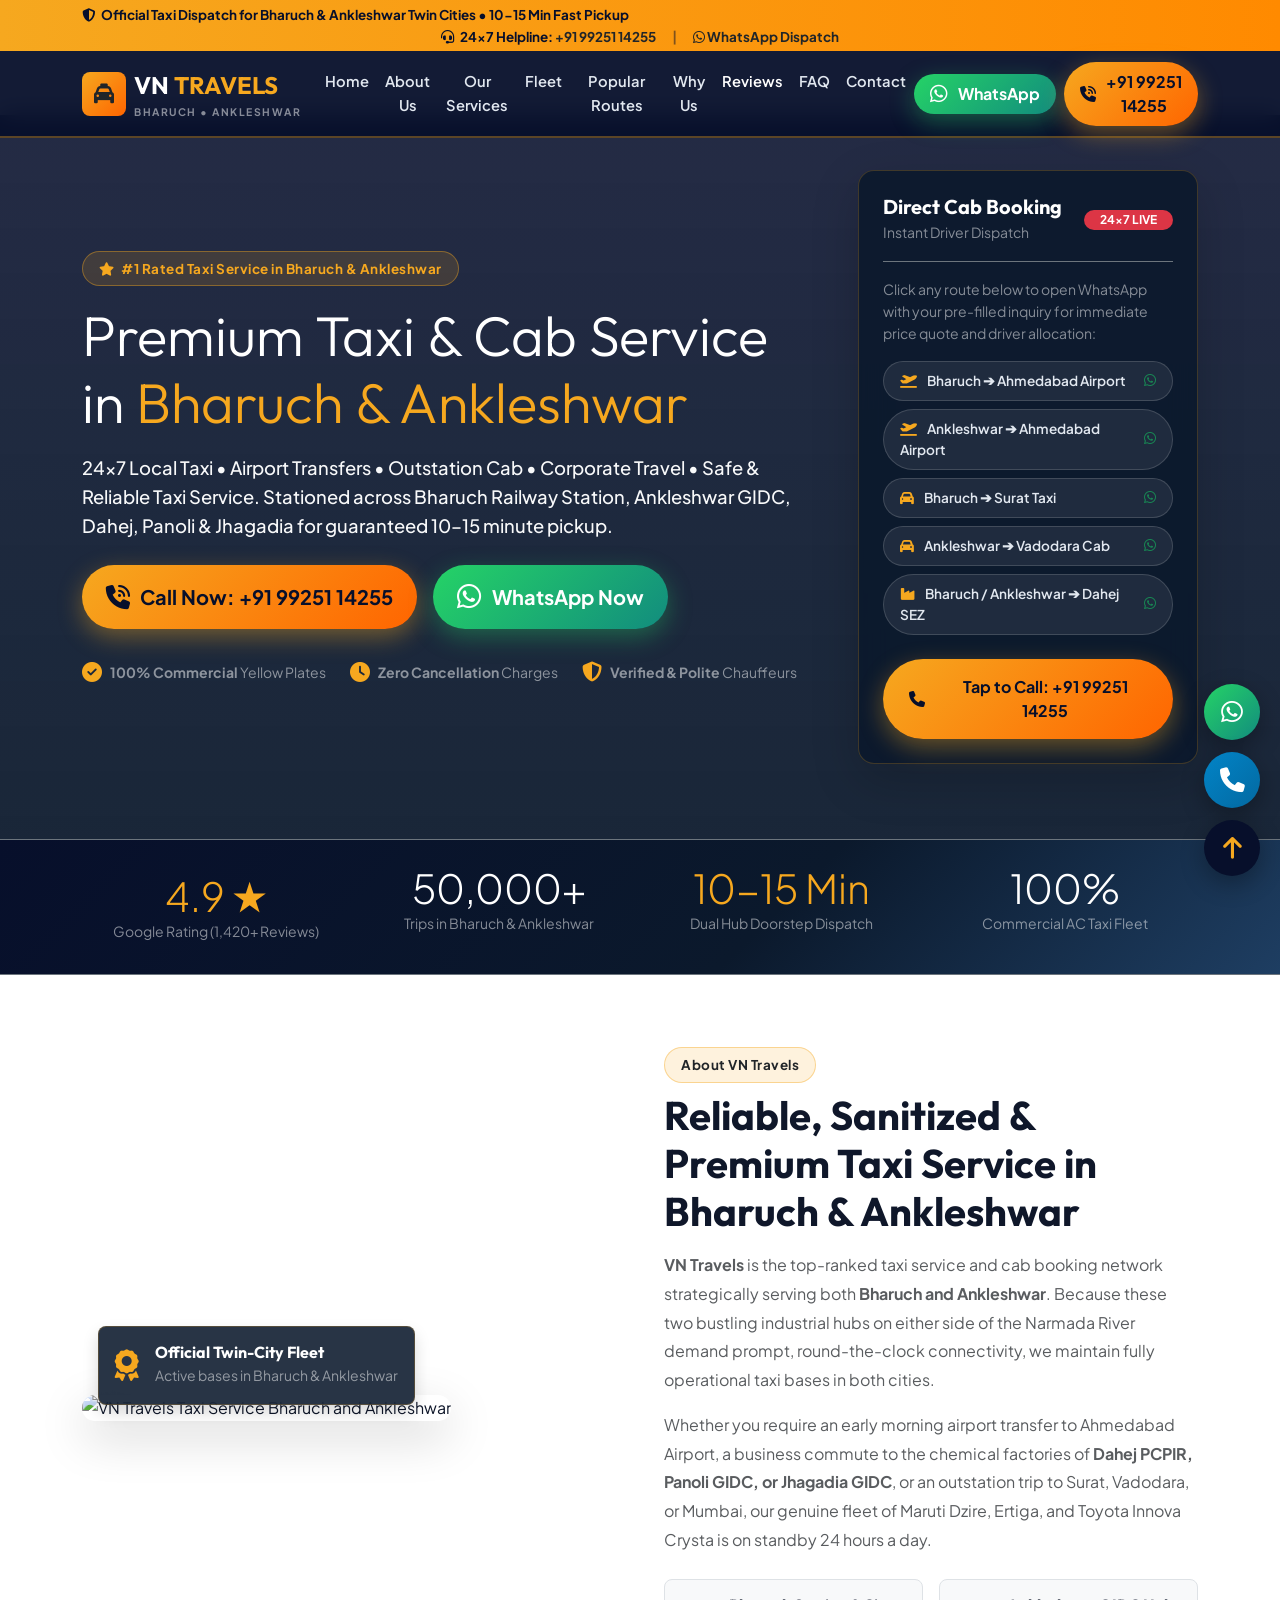
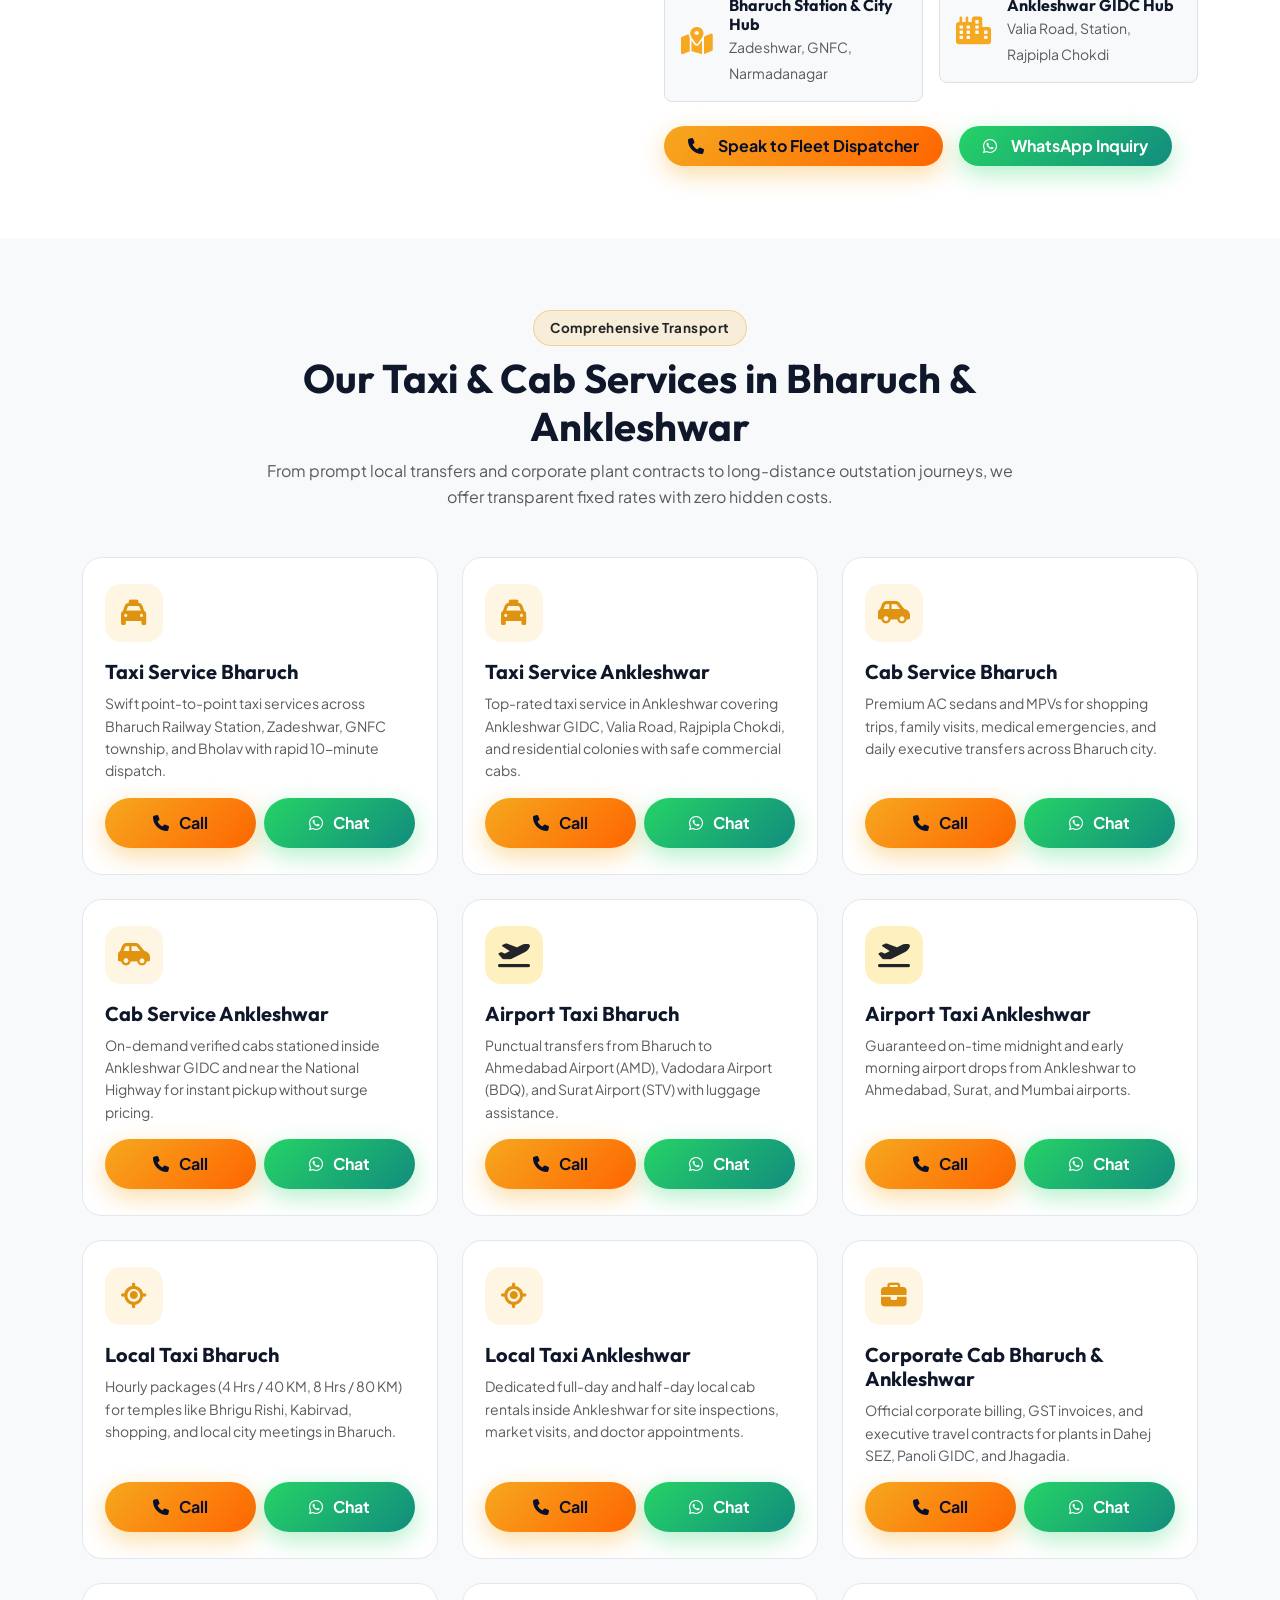
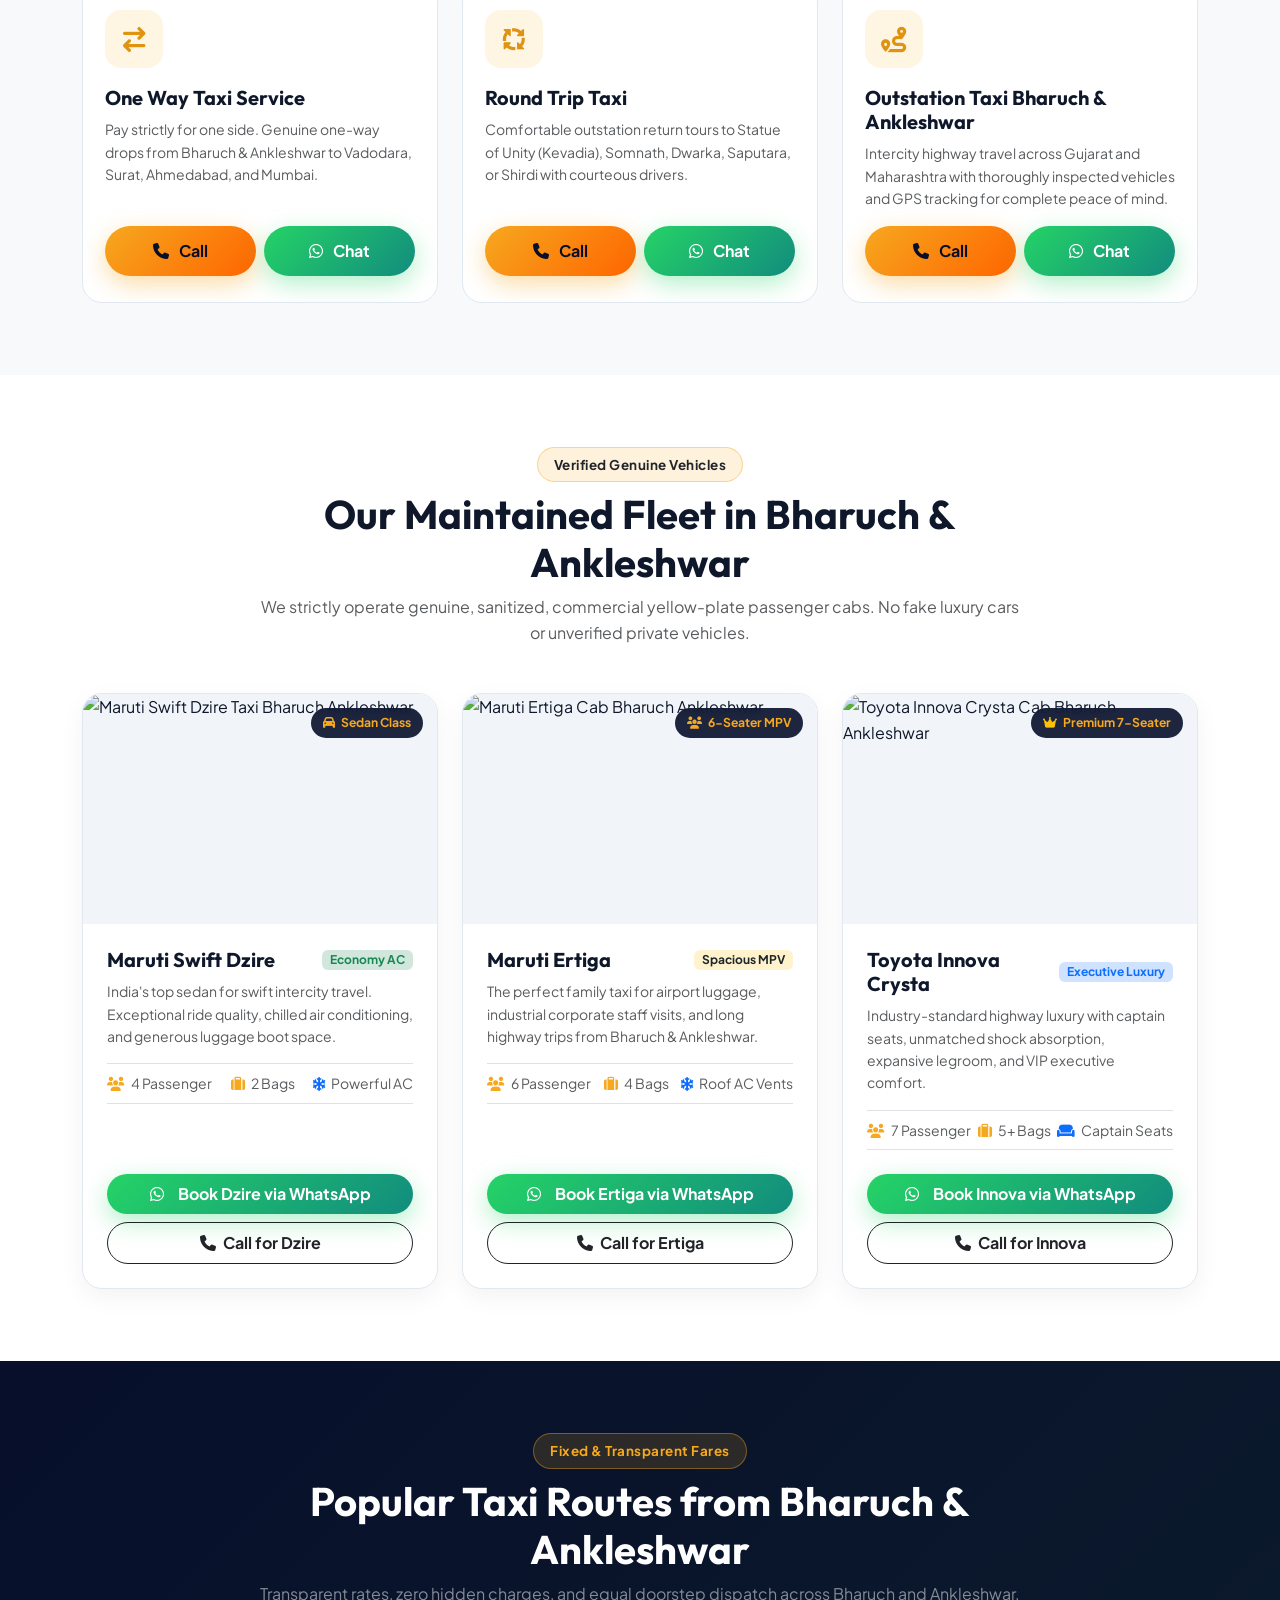
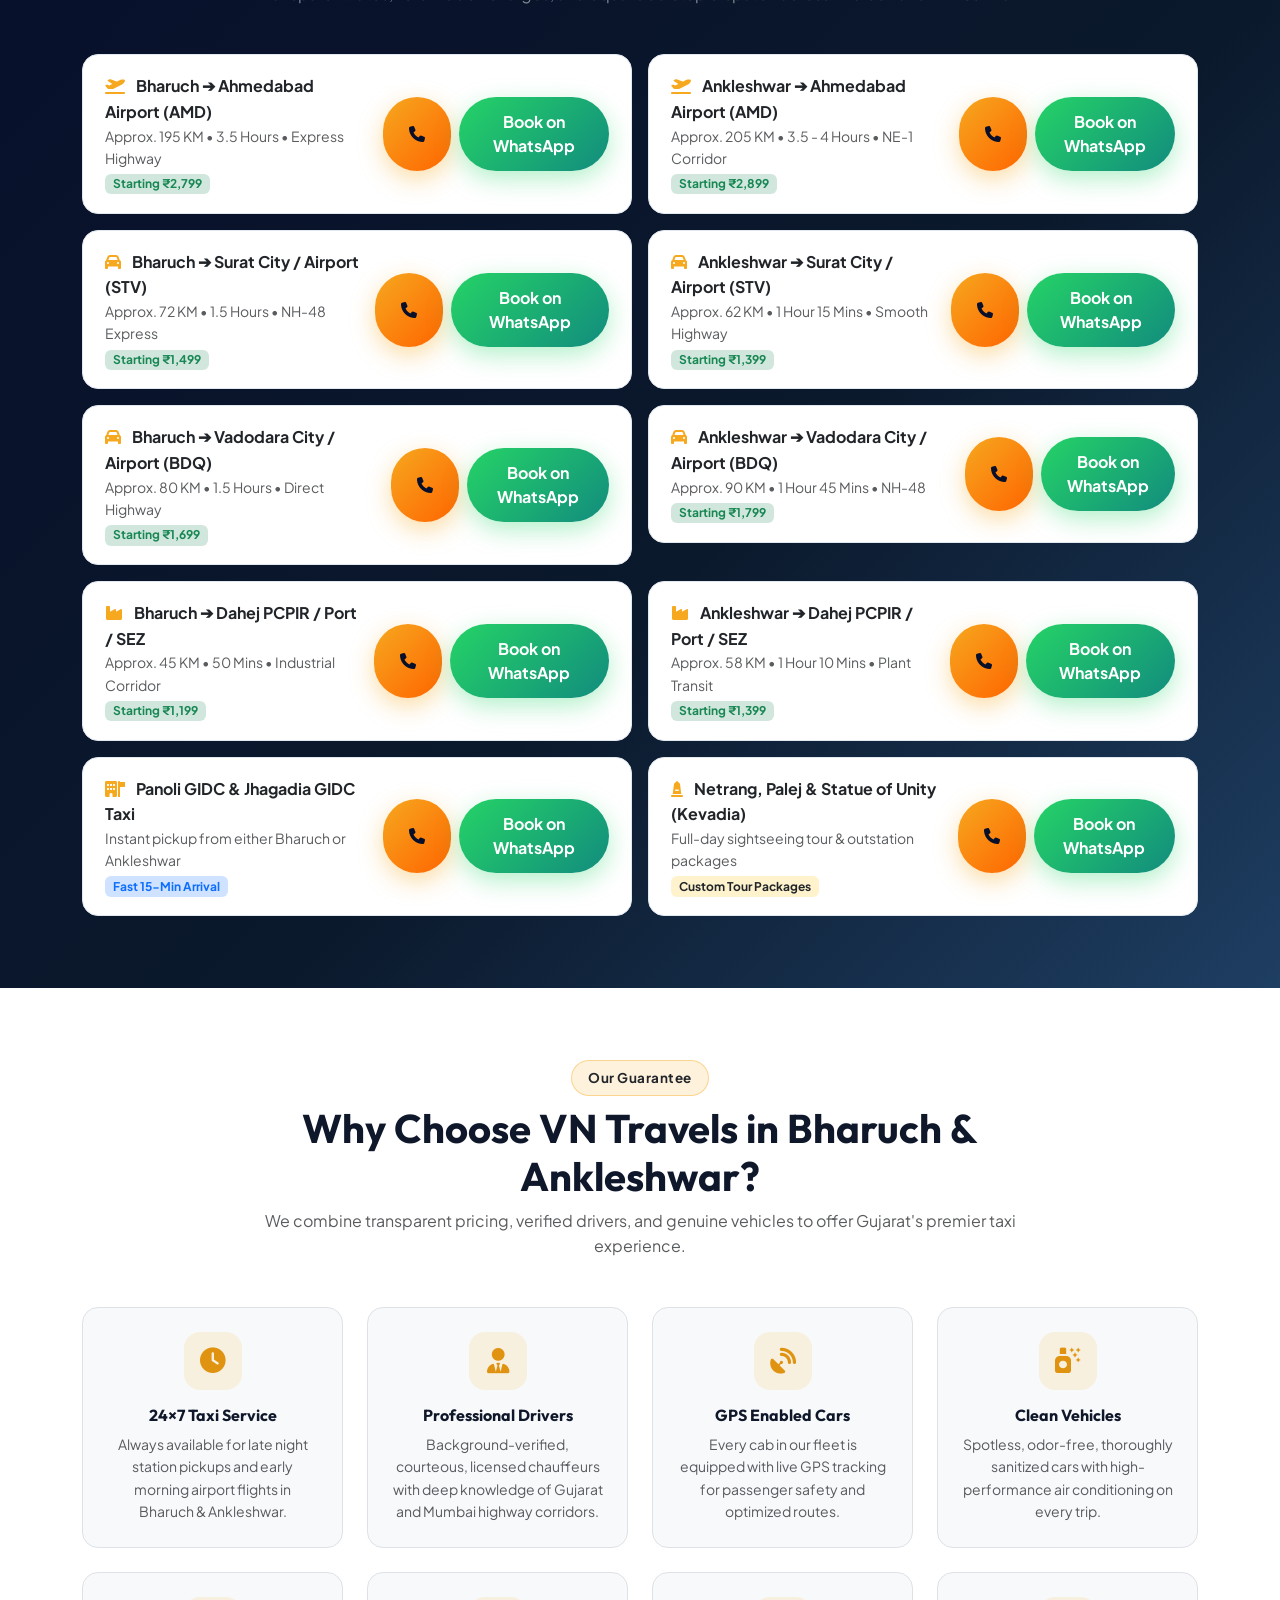
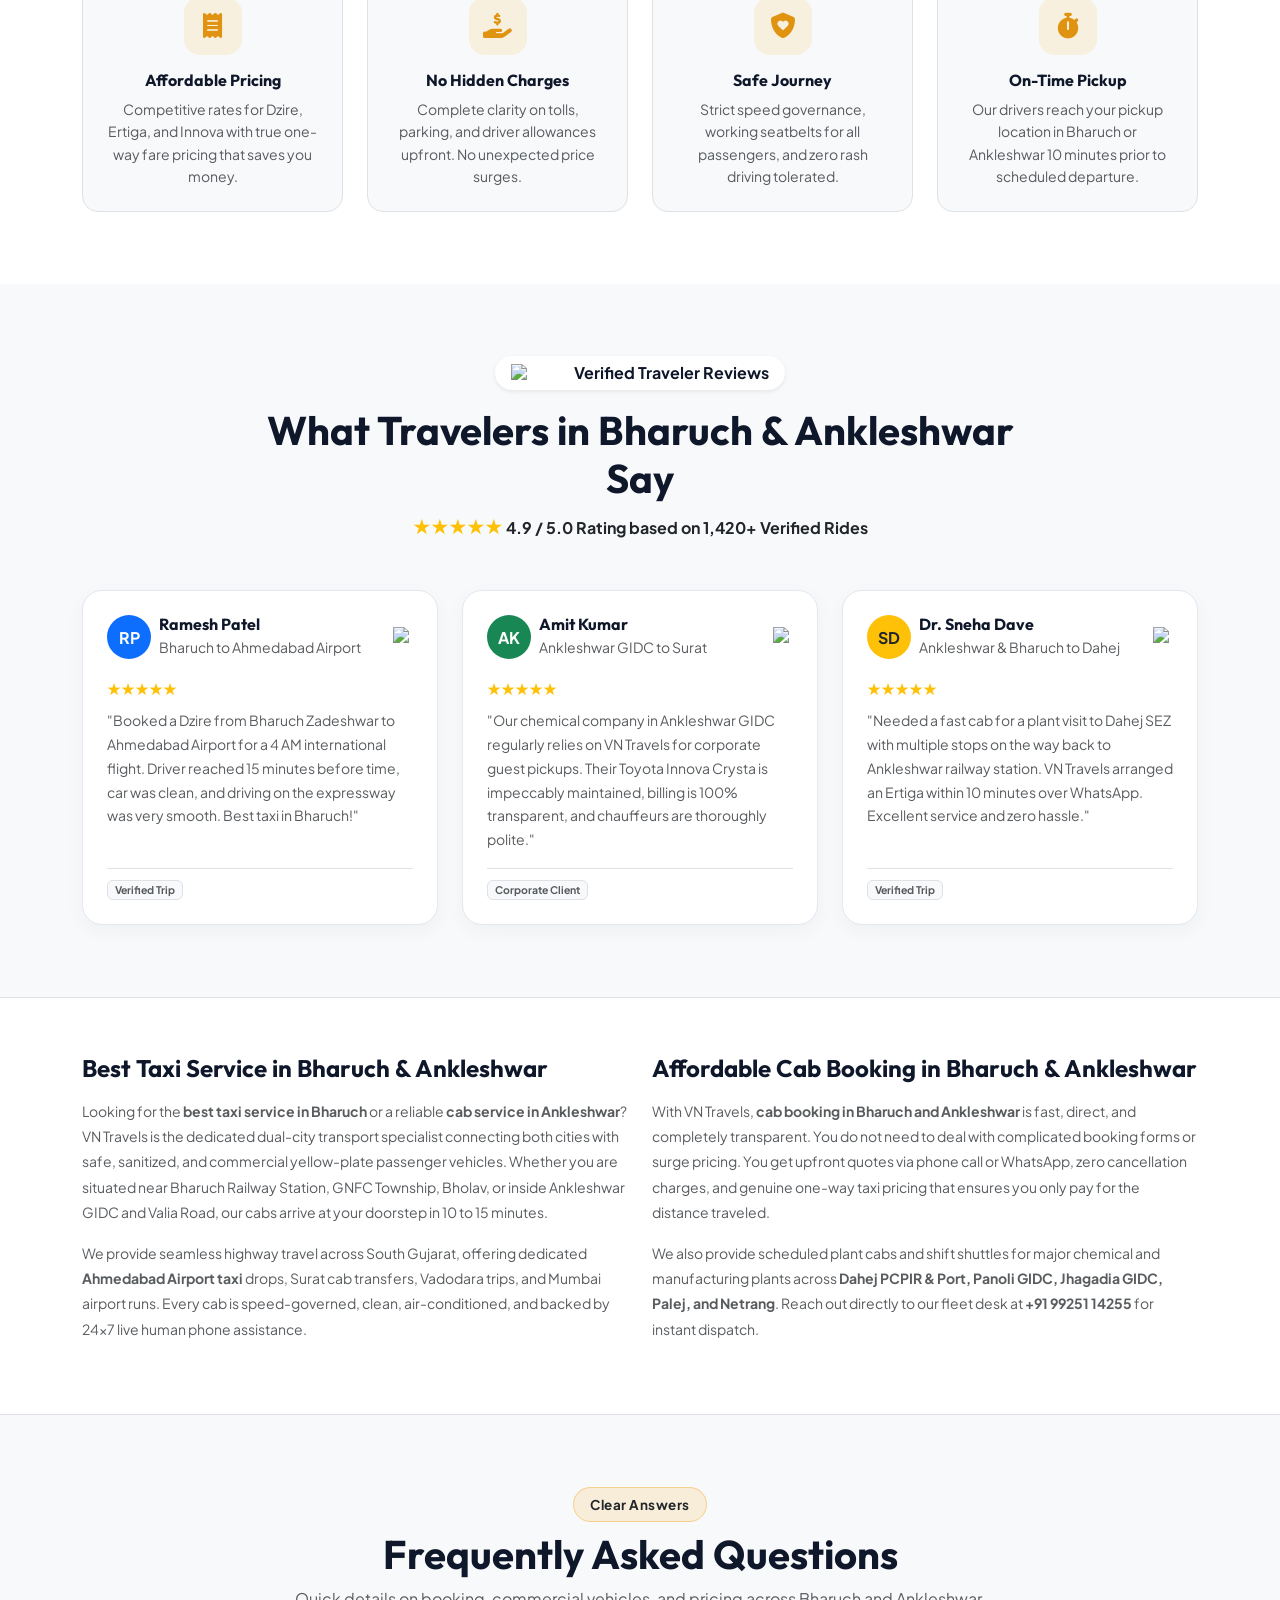
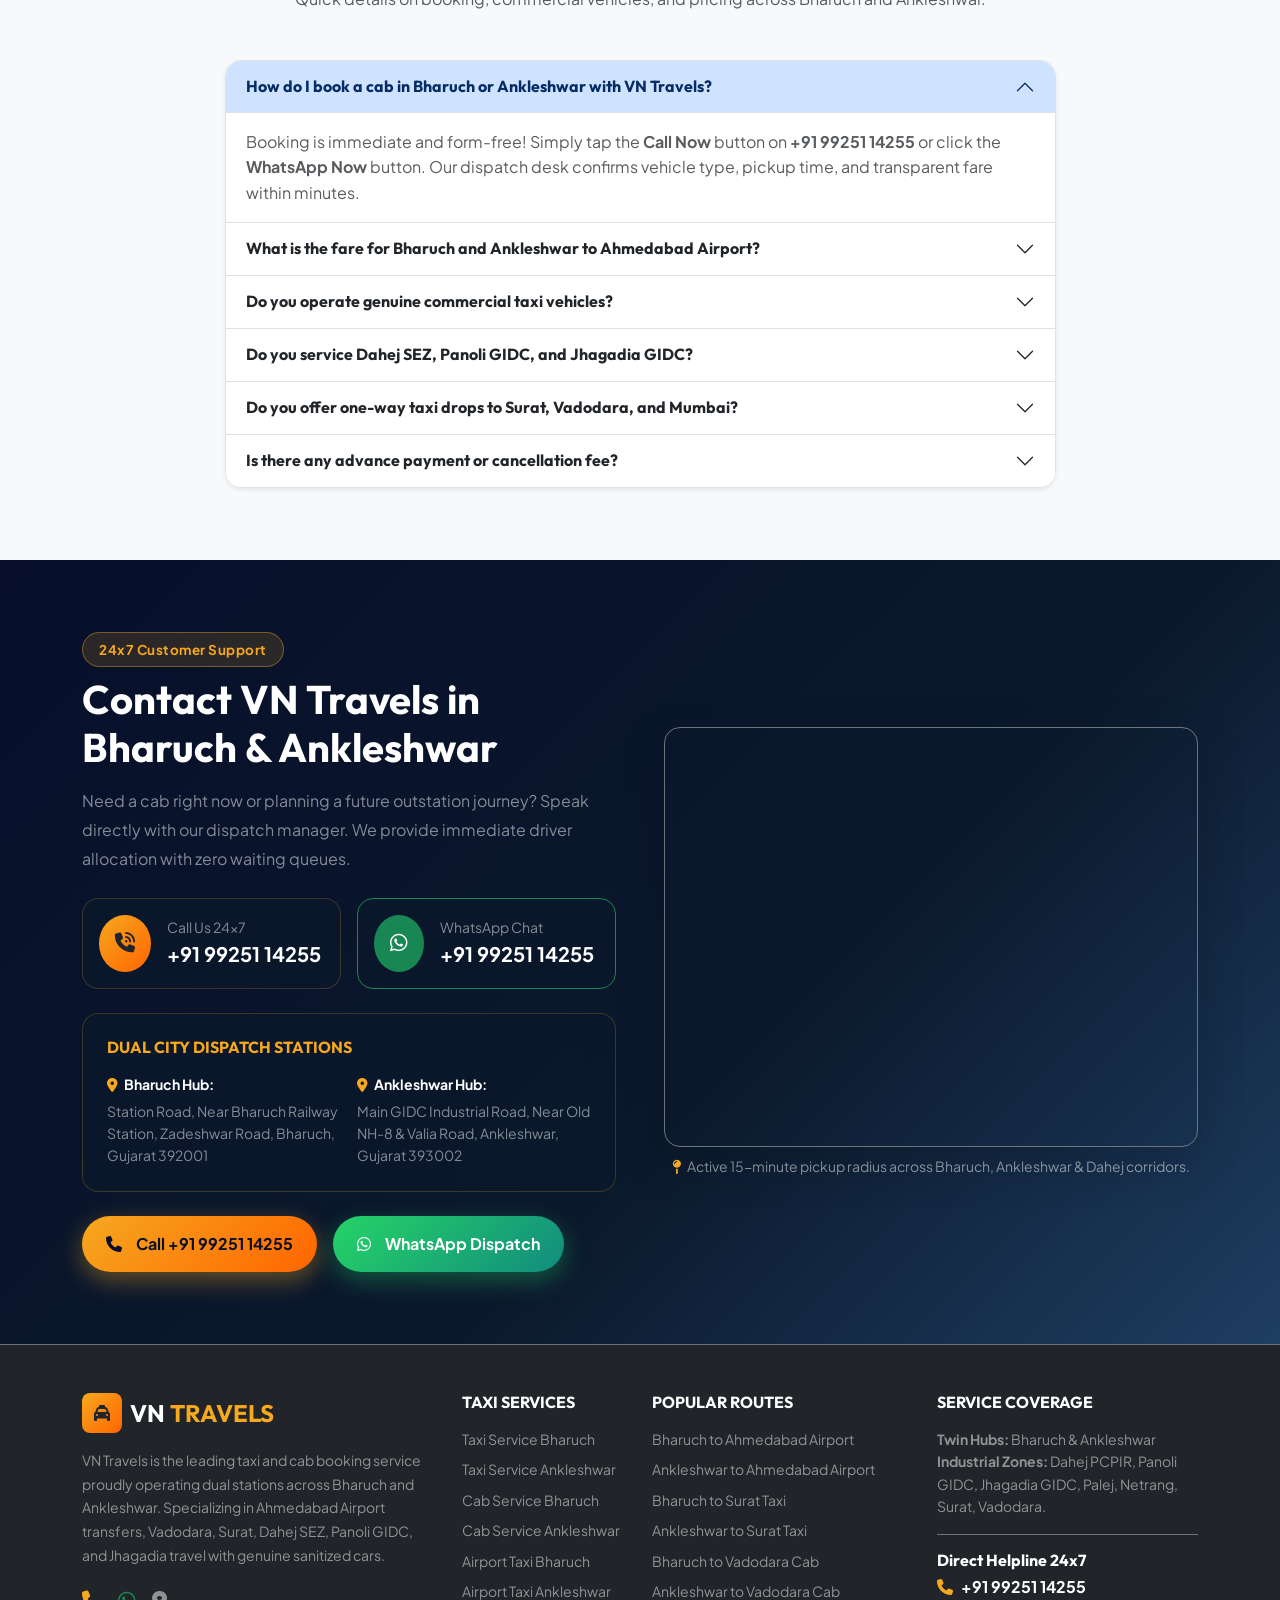
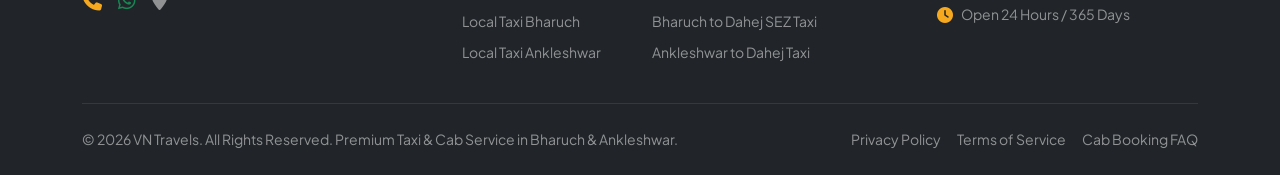
==== commit 06f47855: "Add files via upload" ====
--- a/index.html
+++ b/index.html
@@ -1,36 +1,1974 @@
-<!doctype html>
-<html lang="en-IN">
-<head>
-  <meta charset="utf-8">
-  <meta name="viewport" content="width=device-width, initial-scale=1">
-  <title>Taxi Service in Bharuch | Local, One-Way & Outstation Cabs | VN Cab Services</title>
-  <meta name="description" content="Book a private taxi in Bharuch for local travel, one-way trips, airport transfers and outstation rides. Call or WhatsApp VN Cab Services for a fare quote.">
-  <meta name="robots" content="index,follow">
-  <link rel="canonical" href="https://vncabservices.in/">
-  <meta property="og:type" content="website"><meta property="og:url" content="https://vncabservices.in/"><meta property="og:title" content="Taxi Service in Bharuch | VN Cab Services"><meta property="og:description" content="Local, one-way and outstation cab booking from Bharuch. Call or WhatsApp for a fare quote.">
-  <link rel="preconnect" href="https://fonts.googleapis.com"><link rel="preconnect" href="https://fonts.gstatic.com" crossorigin>
-  <link href="https://fonts.googleapis.com/css2?family=DM+Sans:wght@400;500;600;700&family=Playfair+Display:wght@700&display=swap" rel="stylesheet">
-  <style>
-    :root{--ink:#132f2a;--muted:#59706a;--cream:#fffaf3;--paper:#fff;--gold:#efae31;--orange:#ef7b28;--line:#dce8e1;--green:#176a58;--shadow:0 18px 48px rgba(19,47,42,.13)}*{box-sizing:border-box}html{scroll-behavior:smooth}body{margin:0;background:var(--cream);color:var(--ink);font-family:"DM Sans",Arial,sans-serif;line-height:1.55}a{color:inherit}.skip{position:absolute;left:-10000px}.skip:focus{left:16px;top:12px;z-index:99;background:#fff;padding:10px}.wrap{width:min(1140px,calc(100% - 36px));margin:auto}.topbar{background:var(--ink);color:#eff9f5;font-size:14px}.topbar .wrap{padding:8px 0;display:flex;justify-content:center;gap:26px;flex-wrap:wrap}.topbar a{text-decoration:none;font-weight:700}.site-header{position:sticky;top:0;z-index:20;background:rgba(255,250,243,.95);backdrop-filter:blur(14px);border-bottom:1px solid rgba(19,47,42,.08)}.nav{height:76px;display:flex;align-items:center;justify-content:space-between;gap:20px}.brand{font-weight:700;letter-spacing:-.4px;text-decoration:none;font-size:21px}.brand strong{color:var(--orange)}.nav-links{display:flex;gap:22px;font-size:14px;font-weight:700}.nav-links a{text-decoration:none}.nav-links a:hover{color:var(--green)}.button{display:inline-flex;align-items:center;justify-content:center;gap:9px;border-radius:11px;padding:13px 18px;text-decoration:none;font-weight:700;border:1px solid transparent;transition:.2s}.button:hover{transform:translateY(-2px)}.button-primary{background:var(--orange);color:#fff;box-shadow:0 8px 18px rgba(239,123,40,.26)}.button-dark{background:var(--ink);color:white}.button-light{background:#fff;color:var(--ink);border-color:#dce8e1}.hero{overflow:hidden;background:radial-gradient(circle at 80% 20%,rgba(239,174,49,.35),transparent 28%),linear-gradient(125deg,#123d35,#176a58);color:#fff}.hero-grid{min-height:600px;display:grid;grid-template-columns:1.12fr .88fr;align-items:center;gap:55px;padding:75px 0}.eyebrow{display:inline-flex;align-items:center;gap:8px;background:rgba(255,255,255,.13);border:1px solid rgba(255,255,255,.2);border-radius:99px;padding:7px 12px;font-size:13px;font-weight:700}.eyebrow i{width:7px;height:7px;border-radius:50%;background:#ffd273}.hero h1{font-family:"Playfair Display",Georgia,serif;font-size:clamp(42px,5vw,68px);line-height:1.04;letter-spacing:-1.5px;margin:19px 0}.hero h1 em{color:#ffd273;font-style:normal}.hero p{font-size:18px;max-width:600px;color:#e5f4ed;margin:0 0 28px}.hero-actions{display:flex;gap:12px;flex-wrap:wrap}.hero .button-light{border:none}.proof{display:flex;gap:22px;margin-top:34px;flex-wrap:wrap;font-size:14px;font-weight:600}.proof span{display:flex;align-items:center;gap:7px}.proof b{color:#ffd273}.booking-card{background:#fff;color:var(--ink);border-radius:21px;padding:27px;box-shadow:var(--shadow);position:relative}.booking-card:before{content:"";position:absolute;right:-20px;bottom:-20px;width:110px;height:110px;background:var(--gold);border-radius:50%;z-index:-1}.booking-card h2{font-size:25px;line-height:1.18;margin:0 0 7px}.booking-card p{margin:0 0 20px;color:var(--muted);font-size:15px}.quick{display:grid;grid-template-columns:1fr 1fr;gap:10px;margin:17px 0}.quick div{border:1px solid var(--line);border-radius:10px;padding:11px;font-size:13px;font-weight:700}.quick small{display:block;font-size:11px;color:var(--muted);font-weight:500;margin-bottom:2px}.booking-card .button{width:100%;margin:5px 0}.tiny{font-size:12px;color:var(--muted);text-align:center;margin:13px 0 0}.section{padding:80px 0}.section-alt{background:#eff6f2}.intro{text-align:center;max-width:700px;margin:0 auto 38px}.kicker{color:var(--orange);font-size:12px;text-transform:uppercase;font-weight:700;letter-spacing:1.8px}.intro h2,.content h2{font-family:"Playfair Display",Georgia,serif;font-size:clamp(31px,4vw,45px);letter-spacing:-.7px;line-height:1.14;margin:8px 0 12px}.intro p{color:var(--muted);margin:0}.cards{display:grid;grid-template-columns:repeat(3,1fr);gap:17px}.card{background:var(--paper);border:1px solid var(--line);border-radius:16px;padding:25px}.icon{width:42px;height:42px;display:grid;place-items:center;background:#fff3dd;border-radius:11px;font-size:21px}.card h3{font-size:20px;margin:17px 0 7px}.card p{margin:0;color:var(--muted);font-size:15px}.fleet{display:grid;grid-template-columns:repeat(3,1fr);gap:18px}.fleet-card{overflow:hidden;background:#fff;border:1px solid var(--line);border-radius:17px;box-shadow:0 9px 22px rgba(19,47,42,.07)}.fleet-card img{display:block;width:100%;aspect-ratio:16/10;object-fit:cover;background:#edf4f1}.fleet-copy{padding:20px}.fleet-copy h3{margin:0 0 4px;font-size:21px}.fleet-copy p{margin:0 0 15px;color:var(--muted);font-size:14px}.fleet-meta{display:flex;gap:8px;flex-wrap:wrap;margin-bottom:17px}.fleet-meta span{border-radius:99px;background:#eff6f2;padding:5px 9px;font-size:12px;font-weight:700;color:var(--green)}.fleet-copy .button{width:100%;padding:10px}.split{display:grid;grid-template-columns:1fr 1fr;gap:42px;align-items:center}.route-board{padding:30px;background:var(--ink);color:#fff;border-radius:20px;box-shadow:var(--shadow)}.route-board h3{margin:0 0 6px;font-family:"Playfair Display",Georgia,serif;font-size:30px}.route-board>p{margin:0 0 20px;color:#cce5da}.route{padding:12px 0;border-top:1px solid rgba(255,255,255,.15);display:flex;justify-content:space-between;gap:10px;font-weight:700}.route span{color:#ffd273;font-size:13px;white-space:nowrap}.check-list{display:grid;gap:16px}.check{display:flex;gap:14px}.check b{display:grid;place-items:center;flex:0 0 27px;height:27px;border-radius:50%;background:#dff2e8;color:var(--green)}.check h3{font-size:18px;margin:0 0 2px}.check p{color:var(--muted);margin:0}.area-list{display:flex;flex-wrap:wrap;gap:10px;justify-content:center}.area-list span{border:1px solid #c9ddd4;background:#fff;border-radius:99px;padding:8px 13px;font-size:14px}.faq{max-width:820px;margin:auto}.faq details{background:#fff;border:1px solid var(--line);border-radius:12px;padding:0 19px;margin-bottom:10px}.faq summary{cursor:pointer;font-weight:700;padding:17px 0;list-style:none}.faq summary:after{content:"+";float:right;font-size:21px;color:var(--orange)}.faq details[open] summary:after{content:"–"}.faq p{color:var(--muted);margin:0 0 17px}.cta-band{background:linear-gradient(115deg,var(--orange),#f29f25);color:#fff;text-align:center;padding:54px 0}.cta-band h2{font-family:"Playfair Display",Georgia,serif;font-size:clamp(32px,4vw,47px);line-height:1.1;margin:0 0 12px}.cta-band p{margin:0 auto 23px;max-width:600px}.cta-band .button{background:#fff;color:var(--ink)}footer{background:#0e2924;color:#d6e9e1;padding:43px 0 95px}footer .foot{display:flex;justify-content:space-between;gap:28px;flex-wrap:wrap}footer h2{font-size:21px;margin:0 0 8px;color:#fff}footer p{margin:0;max-width:510px;font-size:14px}.footer-links{display:flex;gap:16px;flex-wrap:wrap;font-size:14px;font-weight:700}.fixed{position:fixed;z-index:30;bottom:15px;display:flex;gap:10px}.fixed a{display:flex;align-items:center;justify-content:center;gap:7px;text-decoration:none;font-size:14px;font-weight:700;border-radius:99px;padding:13px 17px;box-shadow:0 8px 24px rgba(0,0,0,.2)}.fixed-call{right:15px;color:#fff;background:var(--orange)}.fixed-wa{left:15px;color:#fff;background:#159b58}.pulse{animation:pulse 2s infinite}@keyframes pulse{50%{box-shadow:0 0 0 9px rgba(21,155,88,0)}}@media(max-width:820px){.nav{height:64px}.nav-links{display:none}.nav .button{padding:9px 12px;font-size:13px}.hero-grid{grid-template-columns:1fr;padding:54px 0 72px;gap:33px}.hero h1{font-size:46px}.booking-card{max-width:530px}.cards,.fleet{grid-template-columns:1fr}.split{grid-template-columns:1fr;gap:28px}.section{padding:58px 0}.topbar .wrap{gap:10px;font-size:12px}.fixed a{padding:12px 14px}.fixed-call{right:10px}.fixed-wa{left:10px}}@media(max-width:380px){.hero h1{font-size:40px}.brand{font-size:18px}.nav .button{display:none}}
-    .button-icon{width:20px;height:20px;flex:0 0 20px;fill:currentColor}.hero-actions .button{min-height:48px}.usp-pay{display:inline-flex;align-items:center;gap:8px;background:rgba(255,210,115,.16);border:1px solid rgba(255,210,115,.42);border-radius:10px;padding:10px 13px;color:#fff4d1;font-size:14px;font-weight:700;margin:0 0 18px}.usp-pay b{color:#ffd273}.fixed a .button-icon{width:19px;height:19px}.fleet-card img{aspect-ratio:auto;height:auto;max-height:none;object-fit:contain;background:#f4f7f5}.gmb-panel{display:grid;grid-template-columns:1.1fr .9fr;gap:24px;align-items:center;background:#fff;border:1px solid var(--line);border-radius:20px;padding:30px;box-shadow:0 10px 30px rgba(19,47,42,.07)}.gmb-label{display:flex;align-items:center;gap:11px;color:var(--muted);font-size:13px;font-weight:700}.gmark{display:grid;place-items:center;width:35px;height:35px;border-radius:50%;background:#fff3dd;color:#1a73e8;font-size:20px;font-weight:800}.gmb-panel h2{font-family:"Playfair Display",Georgia,serif;font-size:34px;line-height:1.12;margin:12px 0 8px}.gmb-panel p{margin:0;color:var(--muted)}.rating-box{background:#eff6f2;border-radius:14px;padding:22px;text-align:center}.stars{color:#f5a623;font-size:22px;letter-spacing:2px;line-height:1}.rating-box strong{display:block;font-size:38px;line-height:1.1;margin:7px 0 2px}.rating-box span{font-size:14px;color:var(--muted)}.rating-box .button{margin-top:15px;width:100%}.footer-main{display:grid;grid-template-columns:1.25fr .75fr .75fr;gap:38px;padding:3px 0 30px}.footer-brand{font-size:23px;font-weight:700;color:#fff;margin:0 0 9px}.footer-title{color:#fff;margin:0 0 12px;font-size:14px;text-transform:uppercase;letter-spacing:1.1px}.footer-list{display:grid;gap:8px}.footer-list a,.footer-list span{font-size:14px;text-decoration:none;color:#d6e9e1}.footer-list a:hover{text-decoration:underline;color:#fff}.footer-bottom{display:flex;justify-content:space-between;gap:20px;flex-wrap:wrap;border-top:1px solid rgba(255,255,255,.15);padding-top:20px;font-size:13px;color:#aac8bd}.hero-actions .button{min-height:48px}@media(max-width:820px){.hero-grid{padding:38px 0 70px}.hero h1{font-size:clamp(38px,11vw,50px);letter-spacing:-1px}.hero p{font-size:16px}.hero-actions{display:grid;grid-template-columns:1fr}.hero-actions .button{width:100%}.proof{gap:10px 15px;margin-top:24px;font-size:13px}.booking-card{padding:22px 18px;border-radius:16px}.booking-card:before{display:none}.section{padding:48px 0}.intro{margin-bottom:27px}.intro h2,.content h2{font-size:32px}.fleet-card img{width:100%;height:auto;object-fit:contain}.gmb-panel{grid-template-columns:1fr;padding:22px}.gmb-panel h2{font-size:31px}.footer-main{grid-template-columns:1fr 1fr;gap:28px}.footer-main>div:first-child{grid-column:1/-1}.fixed{bottom:max(10px,env(safe-area-inset-bottom))}.fixed a{padding:12px 14px;font-size:13px}.fixed-call{right:8px}.fixed-wa{left:8px}body{padding-bottom:65px}}@media(max-width:430px){.wrap{width:min(100% - 28px,1140px)}.topbar .wrap{justify-content:space-between;padding:8px 0}.topbar span{display:none}.hero h1{font-size:39px}.quick{grid-template-columns:1fr}.gmb-panel{padding:19px}.gmb-panel h2{font-size:29px}.footer-main{grid-template-columns:1fr;gap:25px}.footer-main>div:first-child{grid-column:auto}.fixed a{width:52px;height:52px;padding:0;font-size:0;border-radius:50%}.fixed a .button-icon{width:23px;height:23px}.fixed-call{right:12px}.fixed-wa{left:12px}}@media(max-width:600px){html{-webkit-text-size-adjust:100%;text-size-adjust:100%}html,body{width:100%;max-width:100%;overflow-x:hidden}.site-header{position:relative;backdrop-filter:none}.nav{height:62px;gap:10px}.brand{font-size:18px;white-space:nowrap}.nav .button{padding:9px 11px;font-size:12px;white-space:nowrap}.hero-grid{min-height:0;gap:25px}.hero .wrap,.section .wrap,footer .wrap{min-width:0}.hero h1,.intro h2,.content h2,.gmb-panel h2{overflow-wrap:anywhere}.cards,.fleet,.split,.gmb-panel,.footer-main{min-width:0}.card,.fleet-card,.route-board,.gmb-panel,.booking-card{min-width:0}.fleet-card img{display:block;max-width:100%;width:100%;height:auto;object-fit:contain}.route{align-items:flex-start}.route span:first-child{white-space:normal}.footer-bottom{display:grid;gap:7px}.fixed{z-index:60}.fixed a{touch-action:manipulation}}@media(max-width:360px){.nav .button{display:none}.hero h1{font-size:36px}.usp-pay{font-size:12px;padding:9px}.rating-box strong{font-size:32px}}
-  </style>
-  <script type="application/ld+json">{"@context":"https://schema.org","@graph":[{"@type":"TaxiService","@id":"https://vncabservices.in/#business","name":"VN Cab Services","url":"https://vncabservices.in/","telephone":"+91-99251-14255","priceRange":"₹₹","areaServed":[{"@type":"City","name":"Bharuch"},{"@type":"City","name":"Ankleshwar"}],"sameAs":["https://share.google/etqfWXjyDOMuDZH5r"]},{"@type":"WebSite","@id":"https://vncabservices.in/#website","url":"https://vncabservices.in/","name":"VN Cab Services"},{"@type":"FAQPage","mainEntity":[{"@type":"Question","name":"How do I book a taxi in Bharuch?","acceptedAnswer":{"@type":"Answer","text":"Call VN Cab Services or send a WhatsApp message with your pickup point, destination and preferred travel time. We will share availability and a fare quote before you confirm."}},{"@type":"Question","name":"Do you offer one-way cabs from Bharuch?","acceptedAnswer":{"@type":"Answer","text":"Yes. VN Cab Services handles one-way and round-trip cab bookings from Bharuch for nearby cities, airports and outstation travel."}},{"@type":"Question","name":"Can I book a Bharuch cab without paying an advance?","acceptedAnswer":{"@type":"Answer","text":"Ask our team for the booking terms for your route. The service offers book-now, pay-after-ride options where available."}}]}]}</script>
-</head>
-<body>
-  <a class="skip" href="#main">Skip to content</a>
-  <div class="topbar"><div class="wrap"><span>Serving Bharuch for local & outstation cab travel</span><a href="tel:+919925114255">Call +91 99251 14255</a></div></div>
-  <header class="site-header"><nav class="nav wrap" aria-label="Main navigation"><a class="brand" href="/">VN <strong>Cab</strong> Services</a><div class="nav-links"><a href="#services">Services</a><a href="#routes">Popular Routes</a><a href="#faq">FAQs</a></div><a class="button button-primary" href="tel:+919925114255">Call for a Cab</a></nav></header>
-  <main id="main">
-    <section class="hero"><div class="wrap hero-grid"><div><span class="eyebrow"><i></i> Bharuch & Ankleshwar cab booking</span><h1>Best cab service in <em>Bharuch & Ankleshwar</em></h1><div class="usp-pay"><span>✓</span> <b>Book now, pay later.</b> No advance for eligible rides.</div><p>Book a private cab for local travel, one-way journeys, airport transfers and outstation rides. Call or WhatsApp for availability and a clear fare quote.</p><div class="hero-actions"><a class="button button-primary" href="tel:+919925114255"><svg class="button-icon" viewBox="0 0 24 24" aria-hidden="true"><path d="M6.6 10.8c1.5 3 3.9 5.4 6.9 6.9l2.3-2.3c.3-.3.7-.4 1-.3 1.1.4 2.2.6 3.4.6.6 0 1 .4 1 1V21c0 .6-.4 1-1 1C10.7 22 2 13.3 2 2.8c0-.6.4-1 1-1h4.3c.6 0 1 .4 1 1 0 1.2.2 2.3.6 3.4.1.4 0 .8-.3 1l-2.3 2.2z"/></svg>Call +91 99251 14255</a><a class="button button-light" href="https://wa.me/919925114255?text=Hello%20VN%20Cab%20Services%2C%20I%20need%20a%20cab%20from%20Bharuch." target="_blank" rel="noopener"><svg class="button-icon" viewBox="0 0 24 24" aria-hidden="true"><path d="M20.5 3.5A11.8 11.8 0 0 0 12.1 0C5.6 0 .3 5.3.3 11.8c0 2.1.5 4.1 1.6 5.9L.2 24l6.5-1.7a11.8 11.8 0 0 0 5.4 1.3h.1c6.5 0 11.8-5.3 11.8-11.8 0-3.2-1.3-6.1-3.5-8.3zM12.1 21.6c-1.8 0-3.5-.5-5-1.4l-.4-.2-3.9 1 1-3.8-.3-.4a9.7 9.7 0 0 1-1.5-5.1c0-5.4 4.4-9.8 9.8-9.8 2.6 0 5.1 1 6.9 2.9a9.7 9.7 0 0 1 2.9 6.9c0 5.5-4.4 9.9-9.8 9.9h.3zm5.4-7.4c-.3-.2-1.8-.9-2.1-1-.3-.1-.5-.2-.7.2-.2.3-.8 1-.9 1.2-.2.2-.3.3-.6.1-1.8-.9-3-1.6-4.2-3.7-.3-.5.3-.5.8-1.6.1-.2 0-.4 0-.5l-1-2.4c-.2-.5-.5-.4-.7-.4h-.6c-.2 0-.5.1-.8.4-.3.3-1 1-1 2.4s1.1 2.8 1.3 3c.2.2 2.2 3.4 5.3 4.7.7.3 1.3.5 1.8.6.8.3 1.5.2 2 .1.6-.1 1.8-.7 2.1-1.4.3-.7.3-1.2.2-1.3-.1-.1-.3-.2-.6-.4z"/></svg>WhatsApp to Book</a></div><div class="proof"><span><b>✓</b> Book now, pay later</span><span><b>✓</b> Private cabs</span><span><b>✓</b> Fare quote before booking</span></div></div><aside class="booking-card" aria-label="Fast booking options"><h2>Need a cab today?</h2><p>Tell us your route and travel time. We will confirm the available cab and fare.</p><div class="quick"><div><small>Pickup</small>Bharuch & Ankleshwar</div><div><small>Travel type</small>Local or outstation</div><div><small>Booking</small>Call or WhatsApp</div><div><small>Timing</small>24/7 assistance</div></div><a class="button button-primary" href="tel:+919925114255">Call for Free Consultation</a><a class="button button-light" href="https://wa.me/919925114255?text=Hello%20VN%20Cab%20Services%2C%20please%20share%20a%20cab%20fare%20quote." target="_blank" rel="noopener">Get a quote on WhatsApp</a><p class="tiny">No long forms. Speak directly with the booking team.</p></aside></div></section>
-    <section class="section" id="services"><div class="wrap"><div class="intro"><span class="kicker">Cab services from Bharuch</span><h2>One number for your next ride</h2><p>Choose the right cab service for everyday city travel, an important transfer or a longer journey from Bharuch.</p></div><div class="cards"><article class="card"><div class="icon">🚕</div><h3>Local Taxi in Bharuch</h3><p>Convenient cab booking for city travel, station pickup, business visits and personal errands around Bharuch.</p></article><article class="card"><div class="icon">↗</div><h3>One-Way Cab</h3><p>Book a one-way taxi from Bharuch to your destination without paying for an unnecessary return trip.</p></article><article class="card"><div class="icon">✈</div><h3>Airport & Outstation</h3><p>Plan airport transfers and outstation journeys with a private cab and a confirmed travel plan.</p></article></div></div></section>
-    <section class="section section-alt" id="fleet"><div class="wrap"><div class="intro"><span class="kicker">Choose your vehicle</span><h2>Comfortable cars for every journey</h2><p>Tell us your passenger count and route. We will confirm the most suitable available vehicle before booking.</p></div><div class="fleet"><article class="fleet-card"><img src="/assets/fleet/honda-amaze.webp" alt="Honda Amaze cab available with VN Cab Services in Bharuch" width="900" height="563" loading="lazy"><div class="fleet-copy"><h3>AC Honda Amaze</h3><p>A comfortable choice for local travel, airport runs and small groups.</p><div class="fleet-meta"><span>Up to 4 passengers</span><span>Air conditioned</span></div><a class="button button-primary" href="https://wa.me/919925114255?text=Hello%20VN%20Cab%20Services%2C%20I%20want%20to%20book%20an%20AC%20Honda%20Amaze." target="_blank" rel="noopener">Ask for Amaze</a></div></article><article class="fleet-card"><img src="/assets/fleet/maruti-ertiga.webp" alt="Maruti Ertiga cab available with VN Cab Services in Bharuch" width="900" height="563" loading="lazy"><div class="fleet-copy"><h3>Maruti Ertiga</h3><p>Extra room for family travel, station pickup and outstation rides.</p><div class="fleet-meta"><span>Up to 6 passengers</span><span>Family travel</span></div><a class="button button-primary" href="https://wa.me/919925114255?text=Hello%20VN%20Cab%20Services%2C%20I%20want%20to%20book%20a%20Maruti%20Ertiga." target="_blank" rel="noopener">Ask for Ertiga</a></div></article><article class="fleet-card"><img src="/assets/fleet/toyota-innova.webp" alt="Toyota Innova cab available with VN Cab Services in Bharuch" width="900" height="563" loading="lazy"><div class="fleet-copy"><h3>Toyota Innova</h3><p>A spacious option for longer trips and travellers who need more comfort.</p><div class="fleet-meta"><span>Up to 6 passengers</span><span>Outstation travel</span></div><a class="button button-primary" href="https://wa.me/919925114255?text=Hello%20VN%20Cab%20Services%2C%20I%20want%20to%20book%20a%20Toyota%20Innova." target="_blank" rel="noopener">Ask for Innova</a></div></article></div></div></section>
-    <section class="section section-alt" id="routes"><div class="wrap split"><div class="content"><span class="kicker">Popular travel routes</span><h2>Going beyond Bharuch?</h2><p>We help travellers plan direct cab journeys from Bharuch to nearby business hubs, airports, pilgrimage destinations and other cities. Tell us your pickup, destination and date for the appropriate vehicle and fare.</p><div class="check-list"><div class="check"><b>1</b><div><h3>Share your journey details</h3><p>Pickup point, destination, number of travellers and preferred departure time are enough to start.</p></div></div><div class="check"><b>2</b><div><h3>Receive availability & fare</h3><p>Our booking team confirms the cab option and a fare quote before your booking is final.</p></div></div><div class="check"><b>3</b><div><h3>Travel with confidence</h3><p>Keep the direct booking number for updates before your pickup.</p></div></div></div></div><aside class="route-board"><h3>Routes people ask for</h3><p>Available subject to date, route and vehicle availability.</p><div class="route"><span>Bharuch → Vadodara</span><span>Request quote →</span></div><div class="route"><span>Bharuch → Surat</span><span>Request quote →</span></div><div class="route"><span>Bharuch → Dahej</span><span>Request quote →</span></div><div class="route"><span>Bharuch → Ahmedabad Airport</span><span>Request quote →</span></div><div class="route"><span>Bharuch → Statue of Unity</span><span>Request quote →</span></div><div class="route"><span>Bharuch → Mumbai</span><span>Request quote →</span></div></aside></div></section>
-    <section class="section"><div class="wrap"><div class="intro"><span class="kicker">Areas around Bharuch</span><h2>Looking for a cab near you?</h2><p>Call us for pickup availability in Bharuch and surrounding areas.</p></div><div class="area-list"><span>Bharuch City</span><span>Zadeshwar</span><span>Bholav</span><span>Maktampur</span><span>Nandelav</span><span>Tavara</span><span>Ankleshwar</span><span>Dahej</span><span>Jambusar</span><span>Palej</span></div></div></section>
-    <section class="section section-alt" id="faq"><div class="wrap"><div class="intro"><span class="kicker">Booking help</span><h2>Frequently asked questions</h2></div><div class="faq"><details><summary>How do I book a taxi in Bharuch?</summary><p>Call VN Cab Services or send a WhatsApp message with your pickup point, destination and preferred travel time. We will share availability and a fare quote before you confirm.</p></details><details><summary>Do you offer one-way cabs from Bharuch?</summary><p>Yes. We handle one-way and round-trip cab bookings from Bharuch for nearby cities, airports and outstation travel.</p></details><details><summary>Can I get a fare before confirming my cab?</summary><p>Yes. Share your route and travel date and the team will provide a quote based on the journey and vehicle availability.</p></details><details><summary>Do you provide local taxi service in Bharuch?</summary><p>Yes. Contact us for local Bharuch travel as well as longer one-way and outstation journeys.</p></details><details><summary>Can I book through WhatsApp?</summary><p>Yes. Use the WhatsApp button on this page to send your travel details directly to the booking team.</p></details></div></div></section>
-    <section class="section" id="google-reviews"><div class="wrap"><div class="gmb-panel"><div><div class="gmb-label"><span class="gmark">G</span> VERIFIED GOOGLE BUSINESS PROFILE</div><h2>See what customers say about V.N Travels</h2><p>Our Google Business Profile lists our Bharuch and Ankleshwar cab services, contact details and customer feedback. View the profile or leave a review after your journey.</p></div><div class="rating-box"><div class="stars" aria-label="5 out of 5 stars">★★★★★</div><strong>5.0</strong><span>Google rating from 2 reviews</span><a class="button button-dark" href="https://share.google/etqfWXjyDOMuDZH5r" target="_blank" rel="noopener">View Google Profile</a></div></div></div></section>
-    <section class="cta-band"><div class="wrap"><h2>Ready to book your Bharuch cab?</h2><p>Call now for availability, or send your route on WhatsApp and get a fare quote.</p><div class="hero-actions" style="justify-content:center"><a class="button" href="tel:+919925114255">Call +91 99251 14255</a><a class="button" href="https://wa.me/919925114255?text=Hello%20VN%20Cab%20Services%2C%20I%20need%20a%20cab%20from%20Bharuch." target="_blank" rel="noopener">WhatsApp to Book</a></div></div></section>
-  </main>
-  <footer><div class="wrap"><div class="footer-main"><div><p class="footer-brand">VN Cab Services</p><p>Private local, one-way and outstation taxi booking from Bharuch and Ankleshwar. Call or WhatsApp for vehicle availability and a fare quote.</p></div><div><h2 class="footer-title">Cab Services</h2><div class="footer-list"><a href="#services">Local Taxi in Bharuch</a><a href="#services">One-Way Cab</a><a href="#routes">Outstation Cab</a><a href="#fleet">Available Vehicles</a></div></div><div><h2 class="footer-title">Book a Cab</h2><div class="footer-list"><a href="tel:+919925114255">Call +91 99251 14255</a><a href="https://wa.me/919925114255" target="_blank" rel="noopener">WhatsApp Booking</a><a href="https://share.google/etqfWXjyDOMuDZH5r" target="_blank" rel="noopener">Google Business Profile</a><a href="#google-reviews">Google Reviews</a></div></div></div><div class="footer-bottom"><span>© 2026 VN Cab Services. All rights reserved.</span><span>Bharuch · Ankleshwar · Gujarat</span></div></div></footer>
-  <div class="fixed fixed-wa"><a class="pulse" aria-label="WhatsApp VN Cab Services" href="https://wa.me/919925114255?text=Hello%20VN%20Cab%20Services%2C%20I%20need%20a%20cab%20from%20Bharuch." target="_blank" rel="noopener"><svg class="button-icon" viewBox="0 0 24 24" aria-hidden="true"><path d="M20.5 3.5A11.8 11.8 0 0 0 12.1 0C5.6 0 .3 5.3.3 11.8c0 2.1.5 4.1 1.6 5.9L.2 24l6.5-1.7a11.8 11.8 0 0 0 5.4 1.3h.1c6.5 0 11.8-5.3 11.8-11.8 0-3.2-1.3-6.1-3.5-8.3zM12.1 21.6c-1.8 0-3.5-.5-5-1.4l-.4-.2-3.9 1 1-3.8-.3-.4a9.7 9.7 0 0 1-1.5-5.1c0-5.4 4.4-9.8 9.8-9.8 2.6 0 5.1 1 6.9 2.9a9.7 9.7 0 0 1 2.9 6.9c0 5.5-4.4 9.9-9.8 9.9h.3zm5.4-7.4c-.3-.2-1.8-.9-2.1-1-.3-.1-.5-.2-.7.2-.2.3-.8 1-.9 1.2-.2.2-.3.3-.6.1-1.8-.9-3-1.6-4.2-3.7-.3-.5.3-.5.8-1.6.1-.2 0-.4 0-.5l-1-2.4c-.2-.5-.5-.4-.7-.4h-.6c-.2 0-.5.1-.8.4-.3.3-1 1-1 2.4s1.1 2.8 1.3 3c.2.2 2.2 3.4 5.3 4.7.7.3 1.3.5 1.8.6.8.3 1.5.2 2 .1.6-.1 1.8-.7 2.1-1.4.3-.7.3-1.2.2-1.3-.1-.1-.3-.2-.6-.4z"/></svg>WhatsApp</a></div><div class="fixed fixed-call"><a aria-label="Call VN Cab Services" href="tel:+919925114255"><svg class="button-icon" viewBox="0 0 24 24" aria-hidden="true"><path d="M6.6 10.8c1.5 3 3.9 5.4 6.9 6.9l2.3-2.3c.3-.3.7-.4 1-.3 1.1.4 2.2.6 3.4.6.6 0 1 .4 1 1V21c0 .6-.4 1-1 1C10.7 22 2 13.3 2 2.8c0-.6.4-1 1-1h4.3c.6 0 1 .4 1 1 0 1.2.2 2.3.6 3.4.1.4 0 .8-.3 1l-2.3 2.2z"/></svg>Call Now</a></div>
-</body>
-</html>
+<!DOCTYPE html>
+<html lang="en">
+<head>
+  <meta charset="UTF-8">
+  <meta name="viewport" content="width=device-width, initial-scale=1.0, maximum-scale=5.0">
+  <meta http-equiv="X-UA-Compatible" content="IE=edge">
+  
+  <!-- Primary SEO Meta Tags -->
+  <title>VN Travels | Premium Taxi & Cab Service in Bharuch & Ankleshwar | 24x7 Airport & Outstation Cabs</title>
+  <meta name="description" content="Book 24x7 verified Taxi & Cab service in Bharuch & Ankleshwar with VN Travels. Instant pickup for Ahmedabad Airport, Surat, Vadodara, Dahej SEZ, Panoli & Jhagadia GIDC. Genuine Maruti Dzire, Ertiga & Innova Crysta. Call +91 99251 14255.">
+  <meta name="keywords" content="Taxi Service Bharuch, Taxi Service Ankleshwar, Cab Service Bharuch, Cab Service Ankleshwar, Airport Taxi Bharuch, Airport Taxi Ankleshwar, Local Taxi Bharuch, Local Taxi Ankleshwar, Best Taxi Service Bharuch, Best Taxi Service Ankleshwar, Cab Booking Bharuch, Cab Booking Ankleshwar, Outstation Taxi Bharuch, Outstation Taxi Ankleshwar, Ahmedabad Airport Taxi, Bharuch Taxi, Ankleshwar Taxi, Dahej Taxi, Panoli Taxi, Jhagadia Taxi">
+  <meta name="author" content="VN Travels">
+  <meta name="robots" content="index, follow, max-snippet:-1, max-image-preview:large, max-video-preview:-1">
+  <link rel="canonical" href="https://vntravels.com/">
+
+  <!-- Geo Tags for Local SEO in Bharuch & Ankleshwar -->
+  <meta name="geo.region" content="IN-GJ">
+  <meta name="geo.placename" content="Bharuch & Ankleshwar, Gujarat, India">
+  <meta name="geo.position" content="21.7051;72.9959">
+  <meta name="ICBM" content="21.7051, 72.9959">
+
+  <!-- Open Graph / Facebook Meta -->
+  <meta property="og:type" content="website">
+  <meta property="og:locale" content="en_IN">
+  <meta property="og:url" content="https://vntravels.com/">
+  <meta property="og:site_name" content="VN Travels Bharuch & Ankleshwar">
+  <meta property="og:title" content="VN Travels | 24x7 Taxi & Cab Service in Bharuch & Ankleshwar">
+  <meta property="og:description" content="Sanitized, reliable, commercial taxis in Bharuch & Ankleshwar. Dedicated cabs to Ahmedabad Airport, Vadodara, Surat & Dahej SEZ. Call +91 99251 14255.">
+  <meta property="og:image" content="https://images.unsplash.com/photo-1549317661-bd32c8ce0db2?auto=format&fit=crop&w=1200&q=80">
+
+  <!-- Twitter Meta Tags -->
+  <meta name="twitter:card" content="summary_large_image">
+  <meta name="twitter:title" content="VN Travels | Premium Cab Service Bharuch & Ankleshwar">
+  <meta name="twitter:description" content="Instant Taxi Booking in Bharuch & Ankleshwar. Swift Dzire, Ertiga & Innova Crysta cabs. Call +91 99251 14255.">
+  <meta name="twitter:image" content="https://images.unsplash.com/photo-1549317661-bd32c8ce0db2?auto=format&fit=crop&w=1200&q=80">
+
+  <!-- Favicon -->
+  <link rel="icon" type="image/svg+xml" href="data:image/svg+xml,<svg xmlns='http://www.w3.org/2000/svg' viewBox='0 0 100 100'><text y='.9em' font-size='90'>🚕</text></svg>">
+  <meta name="theme-color" content="#070F2B">
+
+  <!-- Google Fonts: Plus Jakarta Sans & Outfit -->
+  <link rel="preconnect" href="https://fonts.googleapis.com">
+  <link rel="preconnect" href="https://fonts.gstatic.com" crossorigin>
+  <link href="https://fonts.googleapis.com/css2?family=Outfit:wght@500;600;700;800&family=Plus+Jakarta+Sans:wght@400;500;600;700&display=swap" rel="stylesheet">
+
+  <!-- Bootstrap 5.3 CSS -->
+  <link href="https://cdn.jsdelivr.net/npm/bootstrap@5.3.3/dist/css/bootstrap.min.css" rel="stylesheet">
+  <!-- FontAwesome 6 Icons -->
+  <link rel="stylesheet" href="https://cdnjs.cloudflare.com/ajax/libs/font-awesome/6.5.1/css/all.min.css">
+
+  <!-- Schema 1: TaxiService & LocalBusiness (Covering Bharuch & Ankleshwar) -->
+  <script type="application/ld+json">
+  {
+    "@context": "https://schema.org",
+    "@type": "TaxiService",
+    "@id": "https://vntravels.com/#taxiservice",
+    "name": "VN Travels - Premium Taxi & Cab Service Bharuch & Ankleshwar",
+    "url": "https://vntravels.com",
+    "logo": "https://images.unsplash.com/photo-1549317661-bd32c8ce0db2?auto=format&fit=crop&w=300&q=80",
+    "image": "https://images.unsplash.com/photo-1549317661-bd32c8ce0db2?auto=format&fit=crop&w=1200&q=80",
+    "telephone": "+919925114255",
+    "priceRange": "₹₹",
+    "currenciesAccepted": "INR",
+    "paymentAccepted": "Cash, UPI, Credit Card, Debit Card, Net Banking",
+    "address": [
+      {
+        "@type": "PostalAddress",
+        "streetAddress": "Station Road, Near Railway Station",
+        "addressLocality": "Bharuch",
+        "addressRegion": "Gujarat",
+        "postalCode": "392001",
+        "addressCountry": "IN"
+      },
+      {
+        "@type": "PostalAddress",
+        "streetAddress": "GIDC Main Road, Near Old NH-8",
+        "addressLocality": "Ankleshwar",
+        "addressRegion": "Gujarat",
+        "postalCode": "393002",
+        "addressCountry": "IN"
+      }
+    ],
+    "geo": {
+      "@type": "GeoCoordinates",
+      "latitude": 21.7051,
+      "longitude": 72.9959
+    },
+    "areaServed": [
+      {"@type": "City", "name": "Bharuch"},
+      {"@type": "City", "name": "Ankleshwar"},
+      {"@type": "City", "name": "Dahej"},
+      {"@type": "City", "name": "Panoli"},
+      {"@type": "City", "name": "Jhagadia"},
+      {"@type": "City", "name": "Netrang"},
+      {"@type": "City", "name": "Palej"},
+      {"@type": "City", "name": "Surat"},
+      {"@type": "City", "name": "Vadodara"},
+      {"@type": "Airport", "name": "Sardar Vallabhbhai Patel International Airport Ahmedabad"}
+    ],
+    "openingHoursSpecification": {
+      "@type": "OpeningHoursSpecification",
+      "dayOfWeek": ["Monday", "Tuesday", "Wednesday", "Thursday", "Friday", "Saturday", "Sunday"],
+      "opens": "00:00",
+      "closes": "23:59"
+    },
+    "aggregateRating": {
+      "@type": "AggregateRating",
+      "ratingValue": "4.9",
+      "reviewCount": "1420",
+      "bestRating": "5",
+      "worstRating": "1"
+    }
+  }
+  </script>
+
+  <!-- Schema 2: FAQPage Schema -->
+  <script type="application/ld+json">
+  {
+    "@context": "https://schema.org",
+    "@type": "FAQPage",
+    "mainEntity": [
+      {
+        "@type": "Question",
+        "name": "How do I book a cab in Bharuch or Ankleshwar with VN Travels?",
+        "acceptedAnswer": {
+          "@type": "Answer",
+          "text": "Booking is 100% instant without tedious forms. Simply tap 'Call Now' on +91 99251 14255 or click 'WhatsApp Now'. Our fleet dispatcher will allocate a genuine sanitized taxi within 10 to 15 minutes."
+        }
+      },
+      {
+        "@type": "Question",
+        "name": "What is the fare for Ahmedabad Airport taxi from Bharuch and Ankleshwar?",
+        "acceptedAnswer": {
+          "@type": "Answer",
+          "text": "One-way fares from Bharuch and Ankleshwar to Ahmedabad Airport (AMD) start at affordable fixed rates of ₹2,799 for sedan (Maruti Dzire) and ₹4,299 for Ertiga or Innova Crysta. All toll charges are transparently shared upfront."
+        }
+      },
+      {
+        "@type": "Question",
+        "name": "Do you provide genuine passenger commercial vehicles?",
+        "acceptedAnswer": {
+          "@type": "Answer",
+          "text": "Yes. VN Travels operates exclusively licensed commercial yellow-plate passenger vehicles: Maruti Swift Dzire (Sedan), Maruti Ertiga (6-Seater MPV), and Toyota Innova Crysta (7-Seater Luxury MPV)."
+        }
+      },
+      {
+        "@type": "Question",
+        "name": "Do you serve industrial areas like Dahej SEZ, Panoli GIDC, and Jhagadia GIDC?",
+        "acceptedAnswer": {
+          "@type": "Answer",
+          "text": "Yes, we are the primary corporate cab provider for Dahej PCPIR/SEZ, Panoli GIDC, Jhagadia GIDC, and Palej with doorstep employee pickup, plant transfers, and airport drops."
+        }
+      },
+      {
+        "@type": "Question",
+        "name": "Do you offer one-way drops to Surat, Vadodara, and Mumbai?",
+        "acceptedAnswer": {
+          "@type": "Answer",
+          "text": "Yes, we provide dedicated one-way drops from both Bharuch and Ankleshwar to Surat, Vadodara, Ahmedabad, and Mumbai, meaning you never pay return fare for a single trip."
+        }
+      },
+      {
+        "@type": "Question",
+        "name": "Is cab service available 24x7 in Bharuch and Ankleshwar?",
+        "acceptedAnswer": {
+          "@type": "Answer",
+          "text": "Yes! Our dispatch network operates 24 hours a day, 7 days a week, 365 days a year for midnight emergency pickups, dawn flight drops, and late-night station transfers."
+        }
+      }
+    ]
+  }
+  </script>
+
+  <!-- Schema 3: BreadcrumbList Schema -->
+  <script type="application/ld+json">
+  {
+    "@context": "https://schema.org",
+    "@type": "BreadcrumbList",
+    "itemListElement": [
+      {
+        "@type": "ListItem",
+        "position": 1,
+        "name": "Home",
+        "item": "https://vntravels.com/"
+      },
+      {
+        "@type": "ListItem",
+        "position": 2,
+        "name": "Taxi Service Bharuch & Ankleshwar",
+        "item": "https://vntravels.com/#services"
+      },
+      {
+        "@type": "ListItem",
+        "position": 3,
+        "name": "Airport Taxi Bharuch & Ankleshwar",
+        "item": "https://vntravels.com/#routes"
+      }
+    ]
+  }
+  </script>
+
+  <style>
+    :root {
+      --navy-900: #070F2B;
+      --navy-800: #0B192C;
+      --navy-700: #1E3E62;
+      --gold-500: #F6A81F;
+      --gold-600: #DF9311;
+      --amber-500: #FF6500;
+      --whatsapp: #25D366;
+      --phone-blue: #0284C7;
+      --text-main: #0F172A;
+      --text-muted: #64748B;
+      --bg-light: #F8FAFC;
+    }
+
+    * {
+      box-sizing: border-box;
+      margin: 0;
+      padding: 0;
+    }
+
+    html {
+      scroll-behavior: smooth;
+    }
+
+    body {
+      font-family: 'Plus Jakarta Sans', sans-serif;
+      color: var(--text-main);
+      background-color: var(--bg-light);
+      line-height: 1.6;
+      overflow-x: hidden;
+      padding-top: 115px;
+    }
+
+    @media (max-width: 991.98px) {
+      body {
+        padding-top: 125px;
+        padding-bottom: 74px;
+      }
+    }
+
+    h1, h2, h3, h4, h5, h6, .brand-font {
+      font-family: 'Outfit', sans-serif;
+      font-weight: 700;
+    }
+
+    /* Background Gradients */
+    .bg-gradient-navy {
+      background: linear-gradient(135deg, #070F2B 0%, #0B192C 60%, #1E3E62 100%);
+    }
+
+    .bg-gradient-gold {
+      background: linear-gradient(135deg, #F6A81F 0%, #FF6500 100%);
+    }
+
+    .text-gold {
+      color: var(--gold-500) !important;
+    }
+
+    /* Glassmorphism Styles */
+    .glass-dark {
+      background: rgba(11, 25, 44, 0.88);
+      backdrop-filter: blur(14px);
+      -webkit-backdrop-filter: blur(14px);
+      border: 1px solid rgba(246, 168, 31, 0.22);
+    }
+
+    .glass-light {
+      background: rgba(255, 255, 255, 0.95);
+      backdrop-filter: blur(10px);
+      -webkit-backdrop-filter: blur(10px);
+      border: 1px solid rgba(226, 232, 240, 0.9);
+      box-shadow: 0 10px 30px rgba(15, 23, 42, 0.05);
+    }
+
+    /* Header Nav */
+    .top-bar-announcement {
+      background: linear-gradient(90deg, #F6A81F 0%, #FF8A00 100%);
+      font-size: 0.84rem;
+      font-weight: 700;
+      color: #070F2B;
+    }
+
+    .navbar-vn {
+      background: rgba(7, 15, 43, 0.95);
+      backdrop-filter: blur(12px);
+      -webkit-backdrop-filter: blur(12px);
+      border-bottom: 2px solid rgba(246, 168, 31, 0.35);
+      padding: 10px 0;
+      transition: all 0.3s ease;
+    }
+
+    .navbar-vn .nav-link {
+      color: #E2E8F0;
+      font-size: 0.92rem;
+      font-weight: 600;
+      padding: 8px 12px;
+      transition: color 0.2s ease;
+    }
+
+    .navbar-vn .nav-link:hover {
+      color: var(--gold-500);
+    }
+
+    /* CTA Buttons (NO FORMS - Only Call / WhatsApp) */
+    .btn-vn-gold {
+      background: linear-gradient(135deg, #F6A81F 0%, #FF6500 100%);
+      color: #070F2B !important;
+      font-weight: 700;
+      border: none;
+      border-radius: 50rem;
+      padding: 13px 26px;
+      display: inline-flex;
+      align-items: center;
+      justify-content: center;
+      gap: 10px;
+      box-shadow: 0 8px 24px rgba(246, 168, 31, 0.4);
+      transition: all 0.3s cubic-bezier(0.165, 0.84, 0.44, 1);
+      text-decoration: none;
+      font-size: 1rem;
+    }
+
+    .btn-vn-gold:hover {
+      background: linear-gradient(135deg, #FF6500 0%, #F6A81F 100%);
+      transform: translateY(-2px);
+      box-shadow: 0 12px 30px rgba(246, 168, 31, 0.55);
+    }
+
+    .btn-vn-whatsapp {
+      background: linear-gradient(135deg, #25D366 0%, #128C7E 100%);
+      color: #FFFFFF !important;
+      font-weight: 700;
+      border: none;
+      border-radius: 50rem;
+      padding: 13px 26px;
+      display: inline-flex;
+      align-items: center;
+      justify-content: center;
+      gap: 10px;
+      box-shadow: 0 8px 24px rgba(37, 211, 102, 0.35);
+      transition: all 0.3s ease;
+      text-decoration: none;
+      font-size: 1rem;
+    }
+
+    .btn-vn-whatsapp:hover {
+      transform: translateY(-2px);
+      box-shadow: 0 12px 30px rgba(37, 211, 102, 0.5);
+      color: #fff;
+    }
+
+    .btn-vn-outline {
+      border: 2px solid var(--gold-500);
+      color: var(--gold-500) !important;
+      font-weight: 700;
+      border-radius: 50rem;
+      padding: 11px 24px;
+      display: inline-flex;
+      align-items: center;
+      justify-content: center;
+      gap: 8px;
+      background: transparent;
+      transition: all 0.3s ease;
+      text-decoration: none;
+    }
+
+    .btn-vn-outline:hover {
+      background: var(--gold-500);
+      color: #070F2B !important;
+      transform: translateY(-2px);
+    }
+
+    /* Pulse effect for fast conversion */
+    @keyframes pulse-ring {
+      0% { box-shadow: 0 0 0 0 rgba(246, 168, 31, 0.6); }
+      70% { box-shadow: 0 0 0 14px rgba(246, 168, 31, 0); }
+      100% { box-shadow: 0 0 0 0 rgba(246, 168, 31, 0); }
+    }
+
+    .pulse-call {
+      animation: pulse-ring 2s infinite;
+    }
+
+    /* Hero Section */
+    .hero-section {
+      position: relative;
+      background: linear-gradient(rgba(7, 15, 43, 0.88), rgba(11, 25, 44, 0.94)), 
+                  url('https://images.unsplash.com/photo-1549317661-bd32c8ce0db2?auto=format&fit=crop&w=1920&q=80') center/cover no-repeat;
+      padding: 55px 0 75px;
+      color: #FFFFFF;
+    }
+
+    .badge-pill-gold {
+      background: rgba(246, 168, 31, 0.15);
+      border: 1px solid rgba(246, 168, 31, 0.4);
+      color: #F6A81F;
+      font-size: 0.84rem;
+      font-weight: 700;
+      letter-spacing: 0.5px;
+      padding: 6px 16px;
+      border-radius: 50rem;
+      display: inline-block;
+    }
+
+    /* Fast Route Pills */
+    .quick-pill-route {
+      background: rgba(255, 255, 255, 0.08);
+      border: 1px solid rgba(255, 255, 255, 0.15);
+      color: #E2E8F0;
+      border-radius: 50rem;
+      padding: 8px 16px;
+      font-size: 0.85rem;
+      font-weight: 600;
+      text-decoration: none;
+      display: inline-flex;
+      align-items: center;
+      gap: 6px;
+      transition: all 0.25s ease;
+    }
+
+    .quick-pill-route:hover {
+      background: var(--gold-500);
+      color: #070F2B;
+      border-color: var(--gold-500);
+      transform: translateY(-2px);
+    }
+
+    /* Service Cards */
+    .service-card {
+      background: #FFFFFF;
+      border-radius: 1.25rem;
+      border: 1px solid #E2E8F0;
+      padding: 26px 22px;
+      transition: all 0.3s cubic-bezier(0.165, 0.84, 0.44, 1);
+      height: 100%;
+      position: relative;
+      overflow: hidden;
+      display: flex;
+      flex-direction: column;
+    }
+
+    .service-card:hover {
+      transform: translateY(-6px);
+      box-shadow: 0 20px 35px rgba(0, 0, 0, 0.08);
+      border-color: rgba(246, 168, 31, 0.4);
+    }
+
+    .service-icon-wrap {
+      width: 58px;
+      height: 58px;
+      border-radius: 1rem;
+      background: rgba(246, 168, 31, 0.12);
+      color: var(--gold-600);
+      display: flex;
+      align-items: center;
+      justify-content: center;
+      font-size: 1.6rem;
+      margin-bottom: 18px;
+    }
+
+    /* Fleet Cards */
+    .fleet-card {
+      background: #FFFFFF;
+      border-radius: 1.25rem;
+      border: 1px solid #E2E8F0;
+      overflow: hidden;
+      box-shadow: 0 8px 25px rgba(0,0,0,0.05);
+      transition: all 0.3s ease;
+      height: 100%;
+      display: flex;
+      flex-direction: column;
+    }
+
+    .fleet-card:hover {
+      transform: translateY(-6px);
+      box-shadow: 0 20px 35px rgba(0, 0, 0, 0.1);
+      border-color: var(--gold-500);
+    }
+
+    .fleet-img-wrap {
+      height: 230px;
+      background: #F1F5F9;
+      position: relative;
+      display: flex;
+      align-items: center;
+      justify-content: center;
+      overflow: hidden;
+    }
+
+    .fleet-img-wrap img {
+      width: 100%;
+      height: 100%;
+      object-fit: cover;
+      transition: transform 0.4s ease;
+    }
+
+    .fleet-card:hover .fleet-img-wrap img {
+      transform: scale(1.05);
+    }
+
+    .fleet-badge {
+      position: absolute;
+      top: 14px;
+      right: 14px;
+      background: rgba(7, 15, 43, 0.9);
+      color: var(--gold-500);
+      font-size: 0.76rem;
+      font-weight: 700;
+      padding: 5px 12px;
+      border-radius: 30px;
+      backdrop-filter: blur(4px);
+    }
+
+    /* Route Cards */
+    .route-item {
+      background: #FFFFFF;
+      border-radius: 1rem;
+      border: 1px solid #E2E8F0;
+      padding: 18px 22px;
+      transition: all 0.25s ease;
+    }
+
+    .route-item:hover {
+      border-color: var(--gold-500);
+      box-shadow: 0 10px 22px rgba(0,0,0,0.06);
+      transform: translateY(-3px);
+    }
+
+    /* Google Reviews Cards */
+    .review-box {
+      background: #FFFFFF;
+      border: 1px solid #E2E8F0;
+      border-radius: 1.25rem;
+      padding: 24px;
+      box-shadow: 0 6px 20px rgba(0, 0, 0, 0.04);
+      height: 100%;
+      display: flex;
+      flex-direction: column;
+      justify-content: space-between;
+    }
+
+    /* Sticky Floating CTAs */
+    .floating-action-cluster {
+      position: fixed;
+      bottom: 24px;
+      right: 20px;
+      z-index: 1050;
+      display: flex;
+      flex-direction: column;
+      gap: 12px;
+    }
+
+    .btn-circle-float {
+      width: 56px;
+      height: 56px;
+      border-radius: 50%;
+      display: flex;
+      align-items: center;
+      justify-content: center;
+      color: #FFFFFF;
+      font-size: 1.55rem;
+      box-shadow: 0 8px 25px rgba(0,0,0,0.3);
+      text-decoration: none;
+      transition: all 0.3s cubic-bezier(0.175, 0.885, 0.32, 1.275);
+    }
+
+    .btn-circle-float:hover {
+      transform: scale(1.12);
+      color: #fff;
+    }
+
+    .btn-float-call {
+      background: linear-gradient(135deg, #0284C7 0%, #0369A1 100%);
+    }
+
+    .btn-float-wa {
+      background: linear-gradient(135deg, #25D366 0%, #128C7E 100%);
+    }
+
+    .btn-float-top {
+      background: var(--navy-900);
+      border: 1px solid var(--gold-500);
+      color: var(--gold-500);
+      opacity: 0;
+      visibility: hidden;
+      transition: all 0.3s;
+    }
+
+    .btn-float-top.show {
+      opacity: 1;
+      visibility: visible;
+    }
+
+    /* Mobile Fixed Bottom Conversion Strip */
+    .mobile-bottom-bar {
+      display: none;
+      position: fixed;
+      bottom: 0;
+      left: 0;
+      right: 0;
+      background: var(--navy-900);
+      border-top: 2px solid var(--gold-500);
+      padding: 10px 14px;
+      z-index: 1040;
+      box-shadow: 0 -4px 20px rgba(0,0,0,0.25);
+    }
+
+    @media (max-width: 991.98px) {
+      .mobile-bottom-bar {
+        display: flex;
+        align-items: center;
+        gap: 10px;
+      }
+      .floating-action-cluster {
+        bottom: 84px;
+        right: 14px;
+      }
+    }
+  </style>
+</head>
+<body id="home" data-bs-spy="scroll" data-bs-target="#vnNavbar" data-bs-offset="120">
+
+  <!-- Top 24x7 Helpline & Announcement Bar -->
+  <header class="fixed-top">
+    <div class="top-bar-announcement py-1 px-3 text-center">
+      <div class="container d-flex flex-wrap justify-content-between align-items-center">
+        <span class="d-none d-md-inline">
+          <i class="fa-solid fa-shield-halved me-1"></i> Official Taxi Dispatch for Bharuch & Ankleshwar Twin Cities • 10-15 Min Fast Pickup
+        </span>
+        <div class="d-flex align-items-center justify-content-center w-100 w-md-auto gap-3">
+          <span><i class="fa-solid fa-headset me-1"></i> 24x7 Helpline: <a href="tel:+919925114255" class="text-dark text-decoration-none fw-bold">+91 99251 14255</a></span>
+          <span class="d-none d-sm-inline opacity-50">|</span>
+          <a href="https://wa.me/919925114255?text=Hello%20VN%20Travels,%20I%20need%20a%20taxi%20in%20Bharuch%20or%20Ankleshwar." target="_blank" rel="noopener" class="text-dark text-decoration-none fw-bold d-none d-sm-inline">
+            <i class="fa-brands fa-whatsapp text-dark"></i> WhatsApp Dispatch
+          </a>
+        </div>
+      </div>
+    </div>
+
+    <!-- Main Navigation Bar -->
+    <nav id="vnNavbar" class="navbar navbar-expand-lg navbar-dark navbar-vn">
+      <div class="container">
+        <!-- Brand Logo & Dual City Anchor -->
+        <a class="navbar-brand d-flex align-items-center gap-2" href="#home">
+          <div class="bg-gradient-gold text-dark rounded-3 d-flex align-items-center justify-content-center" style="width: 44px; height: 44px;">
+            <i class="fa-solid fa-taxi fs-5"></i>
+          </div>
+          <div>
+            <span class="fs-4 fw-extrabold text-white brand-font tracking-tight">VN <span class="text-gold">TRAVELS</span></span>
+            <span class="d-block text-white-50" style="font-size: 0.65rem; letter-spacing: 1.5px; font-weight: 700;">BHARUCH • ANKLESHWAR</span>
+          </div>
+        </a>
+
+        <!-- Mobile Header Quick CTA Buttons -->
+        <div class="d-flex align-items-center gap-2 d-lg-none">
+          <a href="tel:+919925114255" class="btn btn-sm btn-vn-gold px-3 py-2" aria-label="Call VN Travels">
+            <i class="fa-solid fa-phone"></i> Call
+          </a>
+          <button class="navbar-toggler border-0 text-white p-1" type="button" data-bs-toggle="collapse" data-bs-target="#vnNavbarNav" aria-controls="vnNavbarNav" aria-expanded="false" aria-label="Toggle navigation">
+            <i class="fa-solid fa-bars fs-4"></i>
+          </button>
+        </div>
+
+        <!-- Menu Links -->
+        <div class="collapse navbar-collapse" id="vnNavbarNav">
+          <ul class="navbar-nav mx-auto mb-2 mb-lg-0 text-center">
+            <li class="nav-item"><a class="nav-link active" href="#home">Home</a></li>
+            <li class="nav-item"><a class="nav-link" href="#about">About Us</a></li>
+            <li class="nav-item"><a class="nav-link" href="#services">Our Services</a></li>
+            <li class="nav-item"><a class="nav-link" href="#fleet">Fleet</a></li>
+            <li class="nav-item"><a class="nav-link" href="#routes">Popular Routes</a></li>
+            <li class="nav-item"><a class="nav-link" href="#why-us">Why Us</a></li>
+            <li class="nav-item"><a class="nav-link" href="#reviews">Reviews</a></li>
+            <li class="nav-item"><a class="nav-link" href="#faq">FAQ</a></li>
+            <li class="nav-item"><a class="nav-link" href="#contact">Contact</a></li>
+          </ul>
+
+          <!-- Desktop CTA Cluster -->
+          <div class="d-none d-lg-flex align-items-center gap-2">
+            <a href="https://wa.me/919925114255?text=Hello%20VN%20Travels,%20I%20want%20to%20book%20a%20cab%20in%20Bharuch%20/%20Ankleshwar." target="_blank" rel="noopener" class="btn btn-vn-whatsapp py-2 px-3 fs-7" aria-label="WhatsApp Dispatch">
+              <i class="fa-brands fa-whatsapp fs-5"></i> WhatsApp
+            </a>
+            <a href="tel:+919925114255" class="btn btn-vn-gold py-2 px-3 fs-7 pulse-call" aria-label="Call Dispatch Desk">
+              <i class="fa-solid fa-phone-volume fs-6"></i> +91 99251 14255
+            </a>
+          </div>
+        </div>
+      </div>
+    </nav>
+  </header>
+
+  <!-- Hero Section -->
+  <section class="hero-section" id="hero">
+    <div class="container">
+      <div class="row align-items-center g-5">
+        <div class="col-lg-8 text-center text-lg-start">
+          <div class="badge-pill-gold mb-3">
+            <i class="fa-solid fa-star text-gold me-1"></i> #1 Rated Taxi Service in Bharuch & Ankleshwar
+          </div>
+
+          <h1 class="display-4 fw-extrabold text-white mb-3">
+            Premium Taxi & Cab Service in <span class="text-gold">Bharuch & Ankleshwar</span>
+          </h1>
+
+          <p class="lead text-light mb-4" style="max-width: 720px; font-size: 1.15rem; font-weight: 500;">
+            24×7 Local Taxi • Airport Transfers • Outstation Cab • Corporate Travel • Safe & Reliable Taxi Service. Stationed across Bharuch Railway Station, Ankleshwar GIDC, Dahej, Panoli & Jhagadia for guaranteed 10–15 minute pickup.
+          </p>
+
+          <!-- Direct CTA Buttons (Strictly No Form) -->
+          <div class="d-flex flex-wrap gap-3 justify-content-center justify-content-lg-start mb-4">
+            <a href="tel:+919925114255" class="btn-vn-gold fs-5 px-4 py-3 pulse-call" aria-label="Call VN Travels Now">
+              <i class="fa-solid fa-phone-volume fs-4"></i> Call Now: +91 99251 14255
+            </a>
+            <a href="https://wa.me/919925114255?text=Hello%20VN%20Travels,%20I%20need%20a%20cab%20in%20Bharuch%20/%20Ankleshwar.%20Please%20share%20fare%20and%20car%20details." target="_blank" rel="noopener" class="btn-vn-whatsapp fs-5 px-4 py-3" aria-label="WhatsApp VN Travels Now">
+              <i class="fa-brands fa-whatsapp fs-3"></i> WhatsApp Now
+            </a>
+          </div>
+
+          <!-- Trust Badges -->
+          <div class="d-flex flex-wrap gap-3 gap-md-4 justify-content-center justify-content-lg-start pt-2">
+            <div class="d-flex align-items-center gap-2 text-white-50 small">
+              <i class="fa-solid fa-circle-check text-gold fs-5"></i>
+              <span><strong>100% Commercial</strong> Yellow Plates</span>
+            </div>
+            <div class="d-flex align-items-center gap-2 text-white-50 small">
+              <i class="fa-solid fa-clock text-gold fs-5"></i>
+              <span><strong>Zero Cancellation</strong> Charges</span>
+            </div>
+            <div class="d-flex align-items-center gap-2 text-white-50 small">
+              <i class="fa-solid fa-shield-halved text-gold fs-5"></i>
+              <span><strong>Verified & Polite</strong> Chauffeurs</span>
+            </div>
+          </div>
+        </div>
+
+        <!-- Hero Right: Quick Route / Instant Fare Connect Card -->
+        <div class="col-lg-4">
+          <div class="glass-dark p-4 rounded-4 shadow-lg text-white">
+            <div class="d-flex align-items-center justify-content-between mb-3 border-bottom border-secondary pb-3">
+              <div>
+                <h2 class="h5 fw-bold text-white mb-0">Direct Cab Booking</h2>
+                <small class="text-white-50">Instant Driver Dispatch</small>
+              </div>
+              <span class="badge bg-danger rounded-pill px-3 py-1">24x7 LIVE</span>
+            </div>
+
+            <p class="small text-white-50 mb-3">
+              Click any route below to open WhatsApp with your pre-filled inquiry for immediate price quote and driver allocation:
+            </p>
+
+            <div class="d-flex flex-column gap-2 mb-4">
+              <a href="https://wa.me/919925114255?text=Hi%20VN%20Travels,%20I%20need%20a%20taxi%20from%20Bharuch%20to%20Ahmedabad%20Airport." target="_blank" rel="noopener" class="quick-pill-route justify-content-between">
+                <span><i class="fa-solid fa-plane-departure text-gold me-2"></i> Bharuch ➔ Ahmedabad Airport</span>
+                <i class="fa-brands fa-whatsapp text-success"></i>
+              </a>
+              <a href="https://wa.me/919925114255?text=Hi%20VN%20Travels,%20I%20need%20a%20taxi%20from%20Ankleshwar%20to%20Ahmedabad%20Airport." target="_blank" rel="noopener" class="quick-pill-route justify-content-between">
+                <span><i class="fa-solid fa-plane-departure text-gold me-2"></i> Ankleshwar ➔ Ahmedabad Airport</span>
+                <i class="fa-brands fa-whatsapp text-success"></i>
+              </a>
+              <a href="https://wa.me/919925114255?text=Hi%20VN%20Travels,%20I%20need%20a%20cab%20from%20Bharuch%20to%20Surat." target="_blank" rel="noopener" class="quick-pill-route justify-content-between">
+                <span><i class="fa-solid fa-car text-gold me-2"></i> Bharuch ➔ Surat Taxi</span>
+                <i class="fa-brands fa-whatsapp text-success"></i>
+              </a>
+              <a href="https://wa.me/919925114255?text=Hi%20VN%20Travels,%20I%20need%20a%20cab%20from%20Ankleshwar%20to%20Vadodara." target="_blank" rel="noopener" class="quick-pill-route justify-content-between">
+                <span><i class="fa-solid fa-car text-gold me-2"></i> Ankleshwar ➔ Vadodara Cab</span>
+                <i class="fa-brands fa-whatsapp text-success"></i>
+              </a>
+              <a href="https://wa.me/919925114255?text=Hi%20VN%20Travels,%20I%20need%20a%20cab%20for%20Dahej%20SEZ." target="_blank" rel="noopener" class="quick-pill-route justify-content-between">
+                <span><i class="fa-solid fa-industry text-gold me-2"></i> Bharuch / Ankleshwar ➔ Dahej SEZ</span>
+                <i class="fa-brands fa-whatsapp text-success"></i>
+              </a>
+            </div>
+
+            <a href="tel:+919925114255" class="btn btn-vn-gold w-100 py-3 fw-bold">
+              <i class="fa-solid fa-phone me-2"></i> Tap to Call: +91 99251 14255
+            </a>
+          </div>
+        </div>
+      </div>
+    </div>
+  </section>
+
+  <!-- Stats & Dual Presence Counters -->
+  <section class="py-4 bg-gradient-navy border-top border-bottom border-secondary">
+    <div class="container">
+      <div class="row g-3 text-center">
+        <div class="col-6 col-md-3">
+          <div class="p-2">
+            <div class="display-6 fw-extrabold text-gold">4.9 ★</div>
+            <div class="small text-white-50">Google Rating (1,420+ Reviews)</div>
+          </div>
+        </div>
+        <div class="col-6 col-md-3">
+          <div class="display-6 fw-extrabold text-white">50,000+</div>
+          <div class="small text-white-50">Trips in Bharuch & Ankleshwar</div>
+        </div>
+        <div class="col-6 col-md-3">
+          <div class="display-6 fw-extrabold text-gold">10-15 Min</div>
+          <div class="small text-white-50">Dual Hub Doorstep Dispatch</div>
+        </div>
+        <div class="col-6 col-md-3">
+          <div class="display-6 fw-extrabold text-white">100%</div>
+          <div class="small text-white-50">Commercial AC Taxi Fleet</div>
+        </div>
+      </div>
+    </div>
+  </section>
+
+  <!-- About VN Travels Section -->
+  <section class="py-5 bg-white" id="about">
+    <div class="container py-4">
+      <div class="row align-items-center g-5">
+        <div class="col-lg-6">
+          <div class="position-relative">
+            <img src="https://images.unsplash.com/photo-1549317661-bd32c8ce0db2?auto=format&fit=crop&w=800&q=80" 
+                 alt="VN Travels Taxi Service Bharuch and Ankleshwar" 
+                 class="img-fluid rounded-4 shadow-lg w-100" 
+                 loading="lazy" 
+                 style="max-height: 420px; object-fit: cover;">
+            <div class="glass-dark p-3 text-white rounded-3 position-absolute bottom-0 start-0 m-3 shadow" style="max-width: 320px;">
+              <div class="d-flex align-items-center gap-3">
+                <i class="fa-solid fa-award text-gold fs-2"></i>
+                <div>
+                  <h4 class="h6 mb-0 text-white fw-bold">Official Twin-City Fleet</h4>
+                  <small class="text-white-50">Active bases in Bharuch & Ankleshwar</small>
+                </div>
+              </div>
+            </div>
+          </div>
+        </div>
+
+        <div class="col-lg-6">
+          <span class="badge-pill-gold mb-2 text-dark">About VN Travels</span>
+          <h2 class="display-6 fw-bold mb-3 text-navy-900">
+            Reliable, Sanitized & Premium Taxi Service in Bharuch & Ankleshwar
+          </h2>
+          <p class="text-muted mb-3" style="line-height: 1.8;">
+            <strong>VN Travels</strong> is the top-ranked taxi service and cab booking network strategically serving both <strong>Bharuch and Ankleshwar</strong>. Because these two bustling industrial hubs on either side of the Narmada River demand prompt, round-the-clock connectivity, we maintain fully operational taxi bases in both cities.
+          </p>
+          <p class="text-muted mb-4" style="line-height: 1.8;">
+            Whether you require an early morning airport transfer to Ahmedabad Airport, a business commute to the chemical factories of <strong>Dahej PCPIR, Panoli GIDC, or Jhagadia GIDC</strong>, or an outstation trip to Surat, Vadodara, or Mumbai, our genuine fleet of Maruti Dzire, Ertiga, and Toyota Innova Crysta is on standby 24 hours a day.
+          </p>
+
+          <div class="row g-3 mb-4">
+            <div class="col-sm-6">
+              <div class="d-flex align-items-center gap-3 p-3 rounded-3 bg-light border">
+                <i class="fa-solid fa-map-location-dot text-gold fs-3"></i>
+                <div>
+                  <h3 class="h6 fw-bold mb-0">Bharuch Station & City Hub</h3>
+                  <small class="text-muted">Zadeshwar, GNFC, Narmadanagar</small>
+                </div>
+              </div>
+            </div>
+            <div class="col-sm-6">
+              <div class="d-flex align-items-center gap-3 p-3 rounded-3 bg-light border">
+                <i class="fa-solid fa-city text-gold fs-3"></i>
+                <div>
+                  <h3 class="h6 fw-bold mb-0">Ankleshwar GIDC Hub</h3>
+                  <small class="text-muted">Valia Road, Station, Rajpipla Chokdi</small>
+                </div>
+              </div>
+            </div>
+          </div>
+
+          <div class="d-flex flex-wrap gap-3">
+            <a href="tel:+919925114255" class="btn btn-vn-gold px-4 py-2">
+              <i class="fa-solid fa-phone me-1"></i> Speak to Fleet Dispatcher
+            </a>
+            <a href="https://wa.me/919925114255?text=Hello%20VN%20Travels,%20please%20send%20details%20about%20your%20Bharuch%20and%20Ankleshwar%20cabs." target="_blank" rel="noopener" class="btn btn-vn-whatsapp px-4 py-2">
+              <i class="fa-brands fa-whatsapp me-1"></i> WhatsApp Inquiry
+            </a>
+          </div>
+        </div>
+      </div>
+    </div>
+  </section>
+
+  <!-- Our Services Section -->
+  <section class="py-5 bg-light" id="services">
+    <div class="container py-4">
+      <div class="text-center mx-auto mb-5" style="max-width: 760px;">
+        <span class="badge-pill-gold mb-2 text-dark">Comprehensive Transport</span>
+        <h2 class="display-6 fw-bold text-navy-900">
+          Our Taxi & Cab Services in Bharuch & Ankleshwar
+        </h2>
+        <p class="text-muted">
+          From prompt local transfers and corporate plant contracts to long-distance outstation journeys, we offer transparent fixed rates with zero hidden costs.
+        </p>
+      </div>
+
+      <div class="row g-4">
+        <!-- Service 1: Taxi Service Bharuch -->
+        <div class="col-md-6 col-lg-4">
+          <div class="service-card">
+            <div class="service-icon-wrap">
+              <i class="fa-solid fa-taxi"></i>
+            </div>
+            <h3 class="h5 fw-bold text-navy-900 mb-2">Taxi Service Bharuch</h3>
+            <p class="text-muted small mb-3 flex-grow-1">
+              Swift point-to-point taxi services across Bharuch Railway Station, Zadeshwar, GNFC township, and Bholav with rapid 10-minute dispatch.
+            </p>
+            <div class="d-flex gap-2">
+              <a href="tel:+919925114255" class="btn btn-sm btn-vn-gold w-50"><i class="fa-solid fa-phone"></i> Call</a>
+              <a href="https://wa.me/919925114255?text=Hi%20VN%20Travels,%20I%20need%20Taxi%20Service%20in%20Bharuch." target="_blank" rel="noopener" class="btn btn-sm btn-vn-whatsapp w-50"><i class="fa-brands fa-whatsapp"></i> Chat</a>
+            </div>
+          </div>
+        </div>
+
+        <!-- Service 2: Taxi Service Ankleshwar -->
+        <div class="col-md-6 col-lg-4">
+          <div class="service-card">
+            <div class="service-icon-wrap">
+              <i class="fa-solid fa-taxi"></i>
+            </div>
+            <h3 class="h5 fw-bold text-navy-900 mb-2">Taxi Service Ankleshwar</h3>
+            <p class="text-muted small mb-3 flex-grow-1">
+              Top-rated taxi service in Ankleshwar covering Ankleshwar GIDC, Valia Road, Rajpipla Chokdi, and residential colonies with safe commercial cabs.
+            </p>
+            <div class="d-flex gap-2">
+              <a href="tel:+919925114255" class="btn btn-sm btn-vn-gold w-50"><i class="fa-solid fa-phone"></i> Call</a>
+              <a href="https://wa.me/919925114255?text=Hi%20VN%20Travels,%20I%20need%20Taxi%20Service%20in%20Ankleshwar." target="_blank" rel="noopener" class="btn btn-sm btn-vn-whatsapp w-50"><i class="fa-brands fa-whatsapp"></i> Chat</a>
+            </div>
+          </div>
+        </div>
+
+        <!-- Service 3: Cab Service Bharuch -->
+        <div class="col-md-6 col-lg-4">
+          <div class="service-card">
+            <div class="service-icon-wrap">
+              <i class="fa-solid fa-car-side"></i>
+            </div>
+            <h3 class="h5 fw-bold text-navy-900 mb-2">Cab Service Bharuch</h3>
+            <p class="text-muted small mb-3 flex-grow-1">
+              Premium AC sedans and MPVs for shopping trips, family visits, medical emergencies, and daily executive transfers across Bharuch city.
+            </p>
+            <div class="d-flex gap-2">
+              <a href="tel:+919925114255" class="btn btn-sm btn-vn-gold w-50"><i class="fa-solid fa-phone"></i> Call</a>
+              <a href="https://wa.me/919925114255?text=Hi%20VN%20Travels,%20I%20need%20Cab%20Service%20in%20Bharuch." target="_blank" rel="noopener" class="btn btn-sm btn-vn-whatsapp w-50"><i class="fa-brands fa-whatsapp"></i> Chat</a>
+            </div>
+          </div>
+        </div>
+
+        <!-- Service 4: Cab Service Ankleshwar -->
+        <div class="col-md-6 col-lg-4">
+          <div class="service-card">
+            <div class="service-icon-wrap">
+              <i class="fa-solid fa-car-side"></i>
+            </div>
+            <h3 class="h5 fw-bold text-navy-900 mb-2">Cab Service Ankleshwar</h3>
+            <p class="text-muted small mb-3 flex-grow-1">
+              On-demand verified cabs stationed inside Ankleshwar GIDC and near the National Highway for instant pickup without surge pricing.
+            </p>
+            <div class="d-flex gap-2">
+              <a href="tel:+919925114255" class="btn btn-sm btn-vn-gold w-50"><i class="fa-solid fa-phone"></i> Call</a>
+              <a href="https://wa.me/919925114255?text=Hi%20VN%20Travels,%20I%20need%20Cab%20Service%20in%20Ankleshwar." target="_blank" rel="noopener" class="btn btn-sm btn-vn-whatsapp w-50"><i class="fa-brands fa-whatsapp"></i> Chat</a>
+            </div>
+          </div>
+        </div>
+
+        <!-- Service 5: Airport Taxi Bharuch -->
+        <div class="col-md-6 col-lg-4">
+          <div class="service-card border-gold">
+            <div class="service-icon-wrap bg-warning bg-opacity-25">
+              <i class="fa-solid fa-plane-departure text-dark"></i>
+            </div>
+            <h3 class="h5 fw-bold text-navy-900 mb-2">Airport Taxi Bharuch</h3>
+            <p class="text-muted small mb-3 flex-grow-1">
+              Punctual transfers from Bharuch to Ahmedabad Airport (AMD), Vadodara Airport (BDQ), and Surat Airport (STV) with luggage assistance.
+            </p>
+            <div class="d-flex gap-2">
+              <a href="tel:+919925114255" class="btn btn-sm btn-vn-gold w-50"><i class="fa-solid fa-phone"></i> Call</a>
+              <a href="https://wa.me/919925114255?text=Hi%20VN%20Travels,%20I%20need%20Airport%20Taxi%20from%20Bharuch." target="_blank" rel="noopener" class="btn btn-sm btn-vn-whatsapp w-50"><i class="fa-brands fa-whatsapp"></i> Chat</a>
+            </div>
+          </div>
+        </div>
+
+        <!-- Service 6: Airport Taxi Ankleshwar -->
+        <div class="col-md-6 col-lg-4">
+          <div class="service-card border-gold">
+            <div class="service-icon-wrap bg-warning bg-opacity-25">
+              <i class="fa-solid fa-plane-departure text-dark"></i>
+            </div>
+            <h3 class="h5 fw-bold text-navy-900 mb-2">Airport Taxi Ankleshwar</h3>
+            <p class="text-muted small mb-3 flex-grow-1">
+              Guaranteed on-time midnight and early morning airport drops from Ankleshwar to Ahmedabad, Surat, and Mumbai airports.
+            </p>
+            <div class="d-flex gap-2">
+              <a href="tel:+919925114255" class="btn btn-sm btn-vn-gold w-50"><i class="fa-solid fa-phone"></i> Call</a>
+              <a href="https://wa.me/919925114255?text=Hi%20VN%20Travels,%20I%20need%20Airport%20Taxi%20from%20Ankleshwar." target="_blank" rel="noopener" class="btn btn-sm btn-vn-whatsapp w-50"><i class="fa-brands fa-whatsapp"></i> Chat</a>
+            </div>
+          </div>
+        </div>
+
+        <!-- Service 7: Local Taxi Bharuch -->
+        <div class="col-md-6 col-lg-4">
+          <div class="service-card">
+            <div class="service-icon-wrap">
+              <i class="fa-solid fa-location-crosshairs"></i>
+            </div>
+            <h3 class="h5 fw-bold text-navy-900 mb-2">Local Taxi Bharuch</h3>
+            <p class="text-muted small mb-3 flex-grow-1">
+              Hourly packages (4 Hrs / 40 KM, 8 Hrs / 80 KM) for temples like Bhrigu Rishi, Kabirvad, shopping, and local city meetings in Bharuch.
+            </p>
+            <div class="d-flex gap-2">
+              <a href="tel:+919925114255" class="btn btn-sm btn-vn-gold w-50"><i class="fa-solid fa-phone"></i> Call</a>
+              <a href="https://wa.me/919925114255?text=Hi%20VN%20Travels,%20I%20need%20Local%20Hourly%20Taxi%20in%20Bharuch." target="_blank" rel="noopener" class="btn btn-sm btn-vn-whatsapp w-50"><i class="fa-brands fa-whatsapp"></i> Chat</a>
+            </div>
+          </div>
+        </div>
+
+        <!-- Service 8: Local Taxi Ankleshwar -->
+        <div class="col-md-6 col-lg-4">
+          <div class="service-card">
+            <div class="service-icon-wrap">
+              <i class="fa-solid fa-location-crosshairs"></i>
+            </div>
+            <h3 class="h5 fw-bold text-navy-900 mb-2">Local Taxi Ankleshwar</h3>
+            <p class="text-muted small mb-3 flex-grow-1">
+              Dedicated full-day and half-day local cab rentals inside Ankleshwar for site inspections, market visits, and doctor appointments.
+            </p>
+            <div class="d-flex gap-2">
+              <a href="tel:+919925114255" class="btn btn-sm btn-vn-gold w-50"><i class="fa-solid fa-phone"></i> Call</a>
+              <a href="https://wa.me/919925114255?text=Hi%20VN%20Travels,%20I%20need%20Local%20Hourly%20Taxi%20in%20Ankleshwar." target="_blank" rel="noopener" class="btn btn-sm btn-vn-whatsapp w-50"><i class="fa-brands fa-whatsapp"></i> Chat</a>
+            </div>
+          </div>
+        </div>
+
+        <!-- Service 9: Corporate Cab -->
+        <div class="col-md-6 col-lg-4">
+          <div class="service-card">
+            <div class="service-icon-wrap">
+              <i class="fa-solid fa-briefcase"></i>
+            </div>
+            <h3 class="h5 fw-bold text-navy-900 mb-2">Corporate Cab Bharuch & Ankleshwar</h3>
+            <p class="text-muted small mb-3 flex-grow-1">
+              Official corporate billing, GST invoices, and executive travel contracts for plants in Dahej SEZ, Panoli GIDC, and Jhagadia.
+            </p>
+            <div class="d-flex gap-2">
+              <a href="tel:+919925114255" class="btn btn-sm btn-vn-gold w-50"><i class="fa-solid fa-phone"></i> Call</a>
+              <a href="https://wa.me/919925114255?text=Hi%20VN%20Travels,%20I%20need%20Corporate%20Cab%20in%20Bharuch%20/%20Ankleshwar." target="_blank" rel="noopener" class="btn btn-sm btn-vn-whatsapp w-50"><i class="fa-brands fa-whatsapp"></i> Chat</a>
+            </div>
+          </div>
+        </div>
+
+        <!-- Service 10: One Way Taxi -->
+        <div class="col-md-6 col-lg-4">
+          <div class="service-card">
+            <div class="service-icon-wrap">
+              <i class="fa-solid fa-arrow-right-arrow-left"></i>
+            </div>
+            <h3 class="h5 fw-bold text-navy-900 mb-2">One Way Taxi Service</h3>
+            <p class="text-muted small mb-3 flex-grow-1">
+              Pay strictly for one side. Genuine one-way drops from Bharuch & Ankleshwar to Vadodara, Surat, Ahmedabad, and Mumbai.
+            </p>
+            <div class="d-flex gap-2">
+              <a href="tel:+919925114255" class="btn btn-sm btn-vn-gold w-50"><i class="fa-solid fa-phone"></i> Call</a>
+              <a href="https://wa.me/919925114255?text=Hi%20VN%20Travels,%20I%20need%20One%20Way%20Taxi%20from%20Bharuch%20/%20Ankleshwar." target="_blank" rel="noopener" class="btn btn-sm btn-vn-whatsapp w-50"><i class="fa-brands fa-whatsapp"></i> Chat</a>
+            </div>
+          </div>
+        </div>
+
+        <!-- Service 11: Round Trip Taxi -->
+        <div class="col-md-6 col-lg-4">
+          <div class="service-card">
+            <div class="service-icon-wrap">
+              <i class="fa-solid fa-arrows-spin"></i>
+            </div>
+            <h3 class="h5 fw-bold text-navy-900 mb-2">Round Trip Taxi</h3>
+            <p class="text-muted small mb-3 flex-grow-1">
+              Comfortable outstation return tours to Statue of Unity (Kevadia), Somnath, Dwarka, Saputara, or Shirdi with courteous drivers.
+            </p>
+            <div class="d-flex gap-2">
+              <a href="tel:+919925114255" class="btn btn-sm btn-vn-gold w-50"><i class="fa-solid fa-phone"></i> Call</a>
+              <a href="https://wa.me/919925114255?text=Hi%20VN%20Travels,%20I%20need%20Round%20Trip%20Taxi%20from%20Bharuch%20/%20Ankleshwar." target="_blank" rel="noopener" class="btn btn-sm btn-vn-whatsapp w-50"><i class="fa-brands fa-whatsapp"></i> Chat</a>
+            </div>
+          </div>
+        </div>
+
+        <!-- Service 12: Outstation Taxi -->
+        <div class="col-md-6 col-lg-4">
+          <div class="service-card">
+            <div class="service-icon-wrap">
+              <i class="fa-solid fa-route"></i>
+            </div>
+            <h3 class="h5 fw-bold text-navy-900 mb-2">Outstation Taxi Bharuch & Ankleshwar</h3>
+            <p class="text-muted small mb-3 flex-grow-1">
+              Intercity highway travel across Gujarat and Maharashtra with thoroughly inspected vehicles and GPS tracking for complete peace of mind.
+            </p>
+            <div class="d-flex gap-2">
+              <a href="tel:+919925114255" class="btn btn-sm btn-vn-gold w-50"><i class="fa-solid fa-phone"></i> Call</a>
+              <a href="https://wa.me/919925114255?text=Hi%20VN%20Travels,%20I%20need%20Outstation%20Taxi%20from%20Bharuch%20/%20Ankleshwar." target="_blank" rel="noopener" class="btn btn-sm btn-vn-whatsapp w-50"><i class="fa-brands fa-whatsapp"></i> Chat</a>
+            </div>
+          </div>
+        </div>
+      </div>
+    </div>
+  </section>
+
+  <!-- Genuine Fleet Section (Strictly Real Taxi Models) -->
+  <section class="py-5 bg-white" id="fleet">
+    <div class="container py-4">
+      <div class="text-center mx-auto mb-5" style="max-width: 760px;">
+        <span class="badge-pill-gold mb-2 text-dark">Verified Genuine Vehicles</span>
+        <h2 class="display-6 fw-bold text-navy-900">
+          Our Maintained Fleet in Bharuch & Ankleshwar
+        </h2>
+        <p class="text-muted">
+          We strictly operate genuine, sanitized, commercial yellow-plate passenger cabs. No fake luxury cars or unverified private vehicles.
+        </p>
+      </div>
+
+      <div class="row g-4">
+        <!-- Fleet 1: Maruti Swift Dzire -->
+        <div class="col-lg-4">
+          <div class="fleet-card">
+            <div class="fleet-img-wrap">
+              <img src="https://images.unsplash.com/photo-1549317661-bd32c8ce0db2?auto=format&fit=crop&w=700&q=80" 
+                   alt="Maruti Swift Dzire Taxi Bharuch Ankleshwar" 
+                   loading="lazy">
+              <span class="fleet-badge"><i class="fa-solid fa-car me-1"></i> Sedan Class</span>
+            </div>
+            <div class="p-4 d-flex flex-column flex-grow-1">
+              <div class="d-flex justify-content-between align-items-center mb-2">
+                <h3 class="h5 fw-bold mb-0 text-navy-900">Maruti Swift Dzire</h3>
+                <span class="badge bg-success-subtle text-success fw-bold px-2 py-1">Economy AC</span>
+              </div>
+              <p class="text-muted small mb-3">
+                India's top sedan for swift intercity travel. Exceptional ride quality, chilled air conditioning, and generous luggage boot space.
+              </p>
+              <div class="d-flex justify-content-between py-2 border-top border-bottom small text-muted mb-4">
+                <span><i class="fa-solid fa-users text-gold me-1"></i> 4 Passenger</span>
+                <span><i class="fa-solid fa-suitcase text-gold me-1"></i> 2 Bags</span>
+                <span><i class="fa-solid fa-snowflake text-primary me-1"></i> Powerful AC</span>
+              </div>
+              <div class="mt-auto d-flex flex-column gap-2">
+                <a href="https://wa.me/919925114255?text=Hello%20VN%20Travels,%20I%20want%20to%20book%20a%20Maruti%20Swift%20Dzire%20in%20Bharuch%20/%20Ankleshwar." target="_blank" rel="noopener" class="btn btn-vn-whatsapp w-100 py-2">
+                  <i class="fa-brands fa-whatsapp me-1"></i> Book Dzire via WhatsApp
+                </a>
+                <a href="tel:+919925114255" class="btn btn-outline-dark rounded-pill py-2 small fw-bold">
+                  <i class="fa-solid fa-phone me-1"></i> Call for Dzire
+                </a>
+              </div>
+            </div>
+          </div>
+        </div>
+
+        <!-- Fleet 2: Maruti Ertiga -->
+        <div class="col-lg-4">
+          <div class="fleet-card">
+            <div class="fleet-img-wrap">
+              <img src="https://images.unsplash.com/photo-1550355291-bbee04a92027?auto=format&fit=crop&w=700&q=80" 
+                   alt="Maruti Ertiga Cab Bharuch Ankleshwar" 
+                   loading="lazy">
+              <span class="fleet-badge"><i class="fa-solid fa-users me-1"></i> 6-Seater MPV</span>
+            </div>
+            <div class="p-4 d-flex flex-column flex-grow-1">
+              <div class="d-flex justify-content-between align-items-center mb-2">
+                <h3 class="h5 fw-bold mb-0 text-navy-900">Maruti Ertiga</h3>
+                <span class="badge bg-warning-subtle text-dark fw-bold px-2 py-1">Spacious MPV</span>
+              </div>
+              <p class="text-muted small mb-3">
+                The perfect family taxi for airport luggage, industrial corporate staff visits, and long highway trips from Bharuch & Ankleshwar.
+              </p>
+              <div class="d-flex justify-content-between py-2 border-top border-bottom small text-muted mb-4">
+                <span><i class="fa-solid fa-users text-gold me-1"></i> 6 Passenger</span>
+                <span><i class="fa-solid fa-suitcase text-gold me-1"></i> 4 Bags</span>
+                <span><i class="fa-solid fa-snowflake text-primary me-1"></i> Roof AC Vents</span>
+              </div>
+              <div class="mt-auto d-flex flex-column gap-2">
+                <a href="https://wa.me/919925114255?text=Hello%20VN%20Travels,%20I%20want%20to%20book%20a%20Maruti%20Ertiga%20in%20Bharuch%20/%20Ankleshwar." target="_blank" rel="noopener" class="btn btn-vn-whatsapp w-100 py-2">
+                  <i class="fa-brands fa-whatsapp me-1"></i> Book Ertiga via WhatsApp
+                </a>
+                <a href="tel:+919925114255" class="btn btn-outline-dark rounded-pill py-2 small fw-bold">
+                  <i class="fa-solid fa-phone me-1"></i> Call for Ertiga
+                </a>
+              </div>
+            </div>
+          </div>
+        </div>
+
+        <!-- Fleet 3: Toyota Innova Crysta -->
+        <div class="col-lg-4">
+          <div class="fleet-card">
+            <div class="fleet-img-wrap">
+              <img src="https://images.unsplash.com/photo-1549317661-bd32c8ce0db2?auto=format&fit=crop&w=700&q=80" 
+                   alt="Toyota Innova Crysta Cab Bharuch Ankleshwar" 
+                   loading="lazy">
+              <span class="fleet-badge"><i class="fa-solid fa-crown text-warning me-1"></i> Premium 7-Seater</span>
+            </div>
+            <div class="p-4 d-flex flex-column flex-grow-1">
+              <div class="d-flex justify-content-between align-items-center mb-2">
+                <h3 class="h5 fw-bold mb-0 text-navy-900">Toyota Innova Crysta</h3>
+                <span class="badge bg-primary-subtle text-primary fw-bold px-2 py-1">Executive Luxury</span>
+              </div>
+              <p class="text-muted small mb-3">
+                Industry-standard highway luxury with captain seats, unmatched shock absorption, expansive legroom, and VIP executive comfort.
+              </p>
+              <div class="d-flex justify-content-between py-2 border-top border-bottom small text-muted mb-4">
+                <span><i class="fa-solid fa-users text-gold me-1"></i> 7 Passenger</span>
+                <span><i class="fa-solid fa-suitcase text-gold me-1"></i> 5+ Bags</span>
+                <span><i class="fa-solid fa-couch text-primary me-1"></i> Captain Seats</span>
+              </div>
+              <div class="mt-auto d-flex flex-column gap-2">
+                <a href="https://wa.me/919925114255?text=Hello%20VN%20Travels,%20I%20want%20to%20book%20a%20Toyota%20Innova%20Crysta%20in%20Bharuch%20/%20Ankleshwar." target="_blank" rel="noopener" class="btn btn-vn-whatsapp w-100 py-2">
+                  <i class="fa-brands fa-whatsapp me-1"></i> Book Innova via WhatsApp
+                </a>
+                <a href="tel:+919925114255" class="btn btn-outline-dark rounded-pill py-2 small fw-bold">
+                  <i class="fa-solid fa-phone me-1"></i> Call for Innova
+                </a>
+              </div>
+            </div>
+          </div>
+        </div>
+      </div>
+    </div>
+  </section>
+
+  <!-- Popular Routes Section -->
+  <section class="py-5 bg-gradient-navy text-white" id="routes">
+    <div class="container py-4">
+      <div class="text-center mx-auto mb-5" style="max-width: 760px;">
+        <span class="badge-pill-gold mb-2">Fixed & Transparent Fares</span>
+        <h2 class="display-6 fw-bold text-white">
+          Popular Taxi Routes from Bharuch & Ankleshwar
+        </h2>
+        <p class="text-white-50">
+          Transparent rates, zero hidden charges, and equal doorstep dispatch across Bharuch and Ankleshwar.
+        </p>
+      </div>
+
+      <div class="row g-3">
+        <!-- Route 1: Bharuch to Ahmedabad Airport -->
+        <div class="col-md-6">
+          <div class="route-item text-dark d-flex flex-column flex-sm-row justify-content-between align-items-sm-center gap-3">
+            <div>
+              <div class="fw-bold text-navy-900 fs-6">
+                <i class="fa-solid fa-plane-departure text-gold me-2"></i> Bharuch ➔ Ahmedabad Airport (AMD)
+              </div>
+              <small class="text-muted d-block">Approx. 195 KM • 3.5 Hours • Express Highway</small>
+              <span class="badge bg-success-subtle text-success mt-1">Starting ₹2,799</span>
+            </div>
+            <div class="d-flex gap-2">
+              <a href="tel:+919925114255" class="btn btn-sm btn-vn-gold"><i class="fa-solid fa-phone"></i></a>
+              <a href="https://wa.me/919925114255?text=Hello%20VN%20Travels,%20I%20need%20a%20taxi%20from%20Bharuch%20to%20Ahmedabad%20Airport." target="_blank" rel="noopener" class="btn btn-sm btn-vn-whatsapp">Book on WhatsApp</a>
+            </div>
+          </div>
+        </div>
+
+        <!-- Route 2: Ankleshwar to Ahmedabad Airport -->
+        <div class="col-md-6">
+          <div class="route-item text-dark d-flex flex-column flex-sm-row justify-content-between align-items-sm-center gap-3">
+            <div>
+              <div class="fw-bold text-navy-900 fs-6">
+                <i class="fa-solid fa-plane-departure text-gold me-2"></i> Ankleshwar ➔ Ahmedabad Airport (AMD)
+              </div>
+              <small class="text-muted d-block">Approx. 205 KM • 3.5 - 4 Hours • NE-1 Corridor</small>
+              <span class="badge bg-success-subtle text-success mt-1">Starting ₹2,899</span>
+            </div>
+            <div class="d-flex gap-2">
+              <a href="tel:+919925114255" class="btn btn-sm btn-vn-gold"><i class="fa-solid fa-phone"></i></a>
+              <a href="https://wa.me/919925114255?text=Hello%20VN%20Travels,%20I%20need%20a%20taxi%20from%20Ankleshwar%20to%20Ahmedabad%20Airport." target="_blank" rel="noopener" class="btn btn-sm btn-vn-whatsapp">Book on WhatsApp</a>
+            </div>
+          </div>
+        </div>
+
+        <!-- Route 3: Bharuch to Surat -->
+        <div class="col-md-6">
+          <div class="route-item text-dark d-flex flex-column flex-sm-row justify-content-between align-items-sm-center gap-3">
+            <div>
+              <div class="fw-bold text-navy-900 fs-6">
+                <i class="fa-solid fa-car text-gold me-2"></i> Bharuch ➔ Surat City / Airport (STV)
+              </div>
+              <small class="text-muted d-block">Approx. 72 KM • 1.5 Hours • NH-48 Express</small>
+              <span class="badge bg-success-subtle text-success mt-1">Starting ₹1,499</span>
+            </div>
+            <div class="d-flex gap-2">
+              <a href="tel:+919925114255" class="btn btn-sm btn-vn-gold"><i class="fa-solid fa-phone"></i></a>
+              <a href="https://wa.me/919925114255?text=Hello%20VN%20Travels,%20I%20need%20a%20taxi%20from%20Bharuch%20to%20Surat." target="_blank" rel="noopener" class="btn btn-sm btn-vn-whatsapp">Book on WhatsApp</a>
+            </div>
+          </div>
+        </div>
+
+        <!-- Route 4: Ankleshwar to Surat -->
+        <div class="col-md-6">
+          <div class="route-item text-dark d-flex flex-column flex-sm-row justify-content-between align-items-sm-center gap-3">
+            <div>
+              <div class="fw-bold text-navy-900 fs-6">
+                <i class="fa-solid fa-car text-gold me-2"></i> Ankleshwar ➔ Surat City / Airport (STV)
+              </div>
+              <small class="text-muted d-block">Approx. 62 KM • 1 Hour 15 Mins • Smooth Highway</small>
+              <span class="badge bg-success-subtle text-success mt-1">Starting ₹1,399</span>
+            </div>
+            <div class="d-flex gap-2">
+              <a href="tel:+919925114255" class="btn btn-sm btn-vn-gold"><i class="fa-solid fa-phone"></i></a>
+              <a href="https://wa.me/919925114255?text=Hello%20VN%20Travels,%20I%20need%20a%20taxi%20from%20Ankleshwar%20to%20Surat." target="_blank" rel="noopener" class="btn btn-sm btn-vn-whatsapp">Book on WhatsApp</a>
+            </div>
+          </div>
+        </div>
+
+        <!-- Route 5: Bharuch to Vadodara -->
+        <div class="col-md-6">
+          <div class="route-item text-dark d-flex flex-column flex-sm-row justify-content-between align-items-sm-center gap-3">
+            <div>
+              <div class="fw-bold text-navy-900 fs-6">
+                <i class="fa-solid fa-car text-gold me-2"></i> Bharuch ➔ Vadodara City / Airport (BDQ)
+              </div>
+              <small class="text-muted d-block">Approx. 80 KM • 1.5 Hours • Direct Highway</small>
+              <span class="badge bg-success-subtle text-success mt-1">Starting ₹1,699</span>
+            </div>
+            <div class="d-flex gap-2">
+              <a href="tel:+919925114255" class="btn btn-sm btn-vn-gold"><i class="fa-solid fa-phone"></i></a>
+              <a href="https://wa.me/919925114255?text=Hello%20VN%20Travels,%20I%20need%20a%20taxi%20from%20Bharuch%20to%20Vadodara." target="_blank" rel="noopener" class="btn btn-sm btn-vn-whatsapp">Book on WhatsApp</a>
+            </div>
+          </div>
+        </div>
+
+        <!-- Route 6: Ankleshwar to Vadodara -->
+        <div class="col-md-6">
+          <div class="route-item text-dark d-flex flex-column flex-sm-row justify-content-between align-items-sm-center gap-3">
+            <div>
+              <div class="fw-bold text-navy-900 fs-6">
+                <i class="fa-solid fa-car text-gold me-2"></i> Ankleshwar ➔ Vadodara City / Airport (BDQ)
+              </div>
+              <small class="text-muted d-block">Approx. 90 KM • 1 Hour 45 Mins • NH-48</small>
+              <span class="badge bg-success-subtle text-success mt-1">Starting ₹1,799</span>
+            </div>
+            <div class="d-flex gap-2">
+              <a href="tel:+919925114255" class="btn btn-sm btn-vn-gold"><i class="fa-solid fa-phone"></i></a>
+              <a href="https://wa.me/919925114255?text=Hello%20VN%20Travels,%20I%20need%20a%20taxi%20from%20Ankleshwar%20to%20Vadodara." target="_blank" rel="noopener" class="btn btn-sm btn-vn-whatsapp">Book on WhatsApp</a>
+            </div>
+          </div>
+        </div>
+
+        <!-- Route 7: Bharuch to Dahej SEZ -->
+        <div class="col-md-6">
+          <div class="route-item text-dark d-flex flex-column flex-sm-row justify-content-between align-items-sm-center gap-3">
+            <div>
+              <div class="fw-bold text-navy-900 fs-6">
+                <i class="fa-solid fa-industry text-gold me-2"></i> Bharuch ➔ Dahej PCPIR / Port / SEZ
+              </div>
+              <small class="text-muted d-block">Approx. 45 KM • 50 Mins • Industrial Corridor</small>
+              <span class="badge bg-success-subtle text-success mt-1">Starting ₹1,199</span>
+            </div>
+            <div class="d-flex gap-2">
+              <a href="tel:+919925114255" class="btn btn-sm btn-vn-gold"><i class="fa-solid fa-phone"></i></a>
+              <a href="https://wa.me/919925114255?text=Hello%20VN%20Travels,%20I%20need%20a%20taxi%20from%20Bharuch%20to%20Dahej%20SEZ." target="_blank" rel="noopener" class="btn btn-sm btn-vn-whatsapp">Book on WhatsApp</a>
+            </div>
+          </div>
+        </div>
+
+        <!-- Route 8: Ankleshwar to Dahej SEZ -->
+        <div class="col-md-6">
+          <div class="route-item text-dark d-flex flex-column flex-sm-row justify-content-between align-items-sm-center gap-3">
+            <div>
+              <div class="fw-bold text-navy-900 fs-6">
+                <i class="fa-solid fa-industry text-gold me-2"></i> Ankleshwar ➔ Dahej PCPIR / Port / SEZ
+              </div>
+              <small class="text-muted d-block">Approx. 58 KM • 1 Hour 10 Mins • Plant Transit</small>
+              <span class="badge bg-success-subtle text-success mt-1">Starting ₹1,399</span>
+            </div>
+            <div class="d-flex gap-2">
+              <a href="tel:+919925114255" class="btn btn-sm btn-vn-gold"><i class="fa-solid fa-phone"></i></a>
+              <a href="https://wa.me/919925114255?text=Hello%20VN%20Travels,%20I%20need%20a%20taxi%20from%20Ankleshwar%20to%20Dahej%20SEZ." target="_blank" rel="noopener" class="btn btn-sm btn-vn-whatsapp">Book on WhatsApp</a>
+            </div>
+          </div>
+        </div>
+
+        <!-- Route 9: Panoli & Jhagadia Taxi -->
+        <div class="col-md-6">
+          <div class="route-item text-dark d-flex flex-column flex-sm-row justify-content-between align-items-sm-center gap-3">
+            <div>
+              <div class="fw-bold text-navy-900 fs-6">
+                <i class="fa-solid fa-building-flag text-gold me-2"></i> Panoli GIDC & Jhagadia GIDC Taxi
+              </div>
+              <small class="text-muted d-block">Instant pickup from either Bharuch or Ankleshwar</small>
+              <span class="badge bg-primary-subtle text-primary mt-1">Fast 15-Min Arrival</span>
+            </div>
+            <div class="d-flex gap-2">
+              <a href="tel:+919925114255" class="btn btn-sm btn-vn-gold"><i class="fa-solid fa-phone"></i></a>
+              <a href="https://wa.me/919925114255?text=Hello%20VN%20Travels,%20I%20need%20a%20taxi%20for%20Panoli%20/%20Jhagadia%20GIDC." target="_blank" rel="noopener" class="btn btn-sm btn-vn-whatsapp">Book on WhatsApp</a>
+            </div>
+          </div>
+        </div>
+
+        <!-- Route 10: Netrang, Palej & Statue of Unity -->
+        <div class="col-md-6">
+          <div class="route-item text-dark d-flex flex-column flex-sm-row justify-content-between align-items-sm-center gap-3">
+            <div>
+              <div class="fw-bold text-navy-900 fs-6">
+                <i class="fa-solid fa-monument text-gold me-2"></i> Netrang, Palej & Statue of Unity (Kevadia)
+              </div>
+              <small class="text-muted d-block">Full-day sightseeing tour & outstation packages</small>
+              <span class="badge bg-warning-subtle text-dark mt-1">Custom Tour Packages</span>
+            </div>
+            <div class="d-flex gap-2">
+              <a href="tel:+919925114255" class="btn btn-sm btn-vn-gold"><i class="fa-solid fa-phone"></i></a>
+              <a href="https://wa.me/919925114255?text=Hello%20VN%20Travels,%20I%20want%20to%20book%20a%20tour%20package%20from%20Bharuch%20/%20Ankleshwar." target="_blank" rel="noopener" class="btn btn-sm btn-vn-whatsapp">Book on WhatsApp</a>
+            </div>
+          </div>
+        </div>
+      </div>
+    </div>
+  </section>
+
+  <!-- Why Choose VN Travels Section -->
+  <section class="py-5 bg-white" id="why-us">
+    <div class="container py-4">
+      <div class="text-center mx-auto mb-5" style="max-width: 760px;">
+        <span class="badge-pill-gold mb-2 text-dark">Our Guarantee</span>
+        <h2 class="display-6 fw-bold text-navy-900">
+          Why Choose VN Travels in Bharuch & Ankleshwar?
+        </h2>
+        <p class="text-muted">
+          We combine transparent pricing, verified drivers, and genuine vehicles to offer Gujarat's premier taxi experience.
+        </p>
+      </div>
+
+      <div class="row g-4">
+        <div class="col-md-6 col-lg-3">
+          <div class="p-4 rounded-4 bg-light border text-center h-100">
+            <div class="service-icon-wrap mx-auto mb-3">
+              <i class="fa-solid fa-clock"></i>
+            </div>
+            <h3 class="h6 fw-bold text-navy-900 mb-2">24×7 Taxi Service</h3>
+            <p class="text-muted small mb-0">Always available for late night station pickups and early morning airport flights in Bharuch & Ankleshwar.</p>
+          </div>
+        </div>
+
+        <div class="col-md-6 col-lg-3">
+          <div class="p-4 rounded-4 bg-light border text-center h-100">
+            <div class="service-icon-wrap mx-auto mb-3">
+              <i class="fa-solid fa-user-tie"></i>
+            </div>
+            <h3 class="h6 fw-bold text-navy-900 mb-2">Professional Drivers</h3>
+            <p class="text-muted small mb-0">Background-verified, courteous, licensed chauffeurs with deep knowledge of Gujarat and Mumbai highway corridors.</p>
+          </div>
+        </div>
+
+        <div class="col-md-6 col-lg-3">
+          <div class="p-4 rounded-4 bg-light border text-center h-100">
+            <div class="service-icon-wrap mx-auto mb-3">
+              <i class="fa-solid fa-satellite-dish"></i>
+            </div>
+            <h3 class="h6 fw-bold text-navy-900 mb-2">GPS Enabled Cars</h3>
+            <p class="text-muted small mb-0">Every cab in our fleet is equipped with live GPS tracking for passenger safety and optimized routes.</p>
+          </div>
+        </div>
+
+        <div class="col-md-6 col-lg-3">
+          <div class="p-4 rounded-4 bg-light border text-center h-100">
+            <div class="service-icon-wrap mx-auto mb-3">
+              <i class="fa-solid fa-spray-can-sparkles"></i>
+            </div>
+            <h3 class="h6 fw-bold text-navy-900 mb-2">Clean Vehicles</h3>
+            <p class="text-muted small mb-0">Spotless, odor-free, thoroughly sanitized cars with high-performance air conditioning on every trip.</p>
+          </div>
+        </div>
+
+        <div class="col-md-6 col-lg-3">
+          <div class="p-4 rounded-4 bg-light border text-center h-100">
+            <div class="service-icon-wrap mx-auto mb-3">
+              <i class="fa-solid fa-receipt"></i>
+            </div>
+            <h3 class="h6 fw-bold text-navy-900 mb-2">Affordable Pricing</h3>
+            <p class="text-muted small mb-0">Competitive rates for Dzire, Ertiga, and Innova with true one-way fare pricing that saves you money.</p>
+          </div>
+        </div>
+
+        <div class="col-md-6 col-lg-3">
+          <div class="p-4 rounded-4 bg-light border text-center h-100">
+            <div class="service-icon-wrap mx-auto mb-3">
+              <i class="fa-solid fa-hand-holding-dollar"></i>
+            </div>
+            <h3 class="h6 fw-bold text-navy-900 mb-2">No Hidden Charges</h3>
+            <p class="text-muted small mb-0">Complete clarity on tolls, parking, and driver allowances upfront. No unexpected price surges.</p>
+          </div>
+        </div>
+
+        <div class="col-md-6 col-lg-3">
+          <div class="p-4 rounded-4 bg-light border text-center h-100">
+            <div class="service-icon-wrap mx-auto mb-3">
+              <i class="fa-solid fa-shield-heart"></i>
+            </div>
+            <h3 class="h6 fw-bold text-navy-900 mb-2">Safe Journey</h3>
+            <p class="text-muted small mb-0">Strict speed governance, working seatbelts for all passengers, and zero rash driving tolerated.</p>
+          </div>
+        </div>
+
+        <div class="col-md-6 col-lg-3">
+          <div class="p-4 rounded-4 bg-light border text-center h-100">
+            <div class="service-icon-wrap mx-auto mb-3">
+              <i class="fa-solid fa-stopwatch"></i>
+            </div>
+            <h3 class="h6 fw-bold text-navy-900 mb-2">On-Time Pickup</h3>
+            <p class="text-muted small mb-0">Our drivers reach your pickup location in Bharuch or Ankleshwar 10 minutes prior to scheduled departure.</p>
+          </div>
+        </div>
+      </div>
+    </div>
+  </section>
+
+  <!-- Google Reviews Section -->
+  <section class="py-5 bg-light" id="reviews">
+    <div class="container py-4">
+      <div class="text-center mx-auto mb-5" style="max-width: 760px;">
+        <div class="d-inline-flex align-items-center gap-2 bg-white px-3 py-1 rounded-pill shadow-sm mb-3">
+          <img src="https://upload.wikimedia.org/wikipedia/commons/2/2f/Google_2015_logo.svg" alt="Google" width="55" height="18">
+          <span class="text-navy-900 fw-bold fs-7">Verified Traveler Reviews</span>
+        </div>
+        <h2 class="display-6 fw-bold text-navy-900">
+          What Travelers in Bharuch & Ankleshwar Say
+        </h2>
+        <div class="text-warning fs-5 my-1">
+          ★★★★★ <span class="text-dark fw-bold fs-6">4.9 / 5.0 Rating based on 1,420+ Verified Rides</span>
+        </div>
+      </div>
+
+      <div class="row g-4">
+        <!-- Review 1: Bharuch Airport Trip -->
+        <div class="col-md-4">
+          <div class="review-box">
+            <div>
+              <div class="d-flex align-items-center justify-content-between mb-3">
+                <div class="d-flex align-items-center gap-2">
+                  <div class="rounded-circle bg-primary text-white fw-bold d-flex align-items-center justify-content-center" style="width: 44px; height: 44px;">
+                    RP
+                  </div>
+                  <div>
+                    <h3 class="h6 fw-bold mb-0 text-navy-900">Ramesh Patel</h3>
+                    <small class="text-muted">Bharuch to Ahmedabad Airport</small>
+                  </div>
+                </div>
+                <img src="https://upload.wikimedia.org/wikipedia/commons/c/c1/Google_%22G%22_logo.svg" alt="Google" width="20" height="20">
+              </div>
+              <div class="text-warning mb-2">★★★★★</div>
+              <p class="text-muted small mb-0" style="line-height: 1.7;">
+                "Booked a Dzire from Bharuch Zadeshwar to Ahmedabad Airport for a 4 AM international flight. Driver reached 15 minutes before time, car was clean, and driving on the expressway was very smooth. Best taxi in Bharuch!"
+              </p>
+            </div>
+            <div class="mt-3 pt-2 border-top small text-white-50">
+              <span class="badge bg-light text-muted border">Verified Trip</span>
+            </div>
+          </div>
+        </div>
+
+        <!-- Review 2: Ankleshwar Corporate Cab -->
+        <div class="col-md-4">
+          <div class="review-box">
+            <div>
+              <div class="d-flex align-items-center justify-content-between mb-3">
+                <div class="d-flex align-items-center gap-2">
+                  <div class="rounded-circle bg-success text-white fw-bold d-flex align-items-center justify-content-center" style="width: 44px; height: 44px;">
+                    AK
+                  </div>
+                  <div>
+                    <h3 class="h6 fw-bold mb-0 text-navy-900">Amit Kumar</h3>
+                    <small class="text-muted">Ankleshwar GIDC to Surat</small>
+                  </div>
+                </div>
+                <img src="https://upload.wikimedia.org/wikipedia/commons/c/c1/Google_%22G%22_logo.svg" alt="Google" width="20" height="20">
+              </div>
+              <div class="text-warning mb-2">★★★★★</div>
+              <p class="text-muted small mb-0" style="line-height: 1.7;">
+                "Our chemical company in Ankleshwar GIDC regularly relies on VN Travels for corporate guest pickups. Their Toyota Innova Crysta is impeccably maintained, billing is 100% transparent, and chauffeurs are thoroughly polite."
+              </p>
+            </div>
+            <div class="mt-3 pt-2 border-top small text-white-50">
+              <span class="badge bg-light text-muted border">Corporate Client</span>
+            </div>
+          </div>
+        </div>
+
+        <!-- Review 3: Bharuch to Dahej SEZ -->
+        <div class="col-md-4">
+          <div class="review-box">
+            <div>
+              <div class="d-flex align-items-center justify-content-between mb-3">
+                <div class="d-flex align-items-center gap-2">
+                  <div class="rounded-circle bg-warning text-dark fw-bold d-flex align-items-center justify-content-center" style="width: 44px; height: 44px;">
+                    SD
+                  </div>
+                  <div>
+                    <h3 class="h6 fw-bold mb-0 text-navy-900">Dr. Sneha Dave</h3>
+                    <small class="text-muted">Ankleshwar & Bharuch to Dahej</small>
+                  </div>
+                </div>
+                <img src="https://upload.wikimedia.org/wikipedia/commons/c/c1/Google_%22G%22_logo.svg" alt="Google" width="20" height="20">
+              </div>
+              <div class="text-warning mb-2">★★★★★</div>
+              <p class="text-muted small mb-0" style="line-height: 1.7;">
+                "Needed a fast cab for a plant visit to Dahej SEZ with multiple stops on the way back to Ankleshwar railway station. VN Travels arranged an Ertiga within 10 minutes over WhatsApp. Excellent service and zero hassle."
+              </p>
+            </div>
+            <div class="mt-3 pt-2 border-top small text-white-50">
+              <span class="badge bg-light text-muted border">Verified Trip</span>
+            </div>
+          </div>
+        </div>
+      </div>
+    </div>
+  </section>
+
+  <!-- Rich Local SEO Content Block -->
+  <section class="py-5 bg-white border-top border-bottom">
+    <div class="container py-2">
+      <div class="row g-4">
+        <div class="col-lg-6">
+          <h2 class="h4 fw-bold text-navy-900 mb-3">
+            Best Taxi Service in Bharuch & Ankleshwar
+          </h2>
+          <p class="text-muted small" style="line-height: 1.8;">
+            Looking for the <strong>best taxi service in Bharuch</strong> or a reliable <strong>cab service in Ankleshwar</strong>? VN Travels is the dedicated dual-city transport specialist connecting both cities with safe, sanitized, and commercial yellow-plate passenger vehicles. Whether you are situated near Bharuch Railway Station, GNFC Township, Bholav, or inside Ankleshwar GIDC and Valia Road, our cabs arrive at your doorstep in 10 to 15 minutes.
+          </p>
+          <p class="text-muted small" style="line-height: 1.8;">
+            We provide seamless highway travel across South Gujarat, offering dedicated <strong>Ahmedabad Airport taxi</strong> drops, Surat cab transfers, Vadodara trips, and Mumbai airport runs. Every cab is speed-governed, clean, air-conditioned, and backed by 24×7 live human phone assistance.
+          </p>
+        </div>
+
+        <div class="col-lg-6">
+          <h2 class="h4 fw-bold text-navy-900 mb-3">
+            Affordable Cab Booking in Bharuch & Ankleshwar
+          </h2>
+          <p class="text-muted small" style="line-height: 1.8;">
+            With VN Travels, <strong>cab booking in Bharuch and Ankleshwar</strong> is fast, direct, and completely transparent. You do not need to deal with complicated booking forms or surge pricing. You get upfront quotes via phone call or WhatsApp, zero cancellation charges, and genuine one-way taxi pricing that ensures you only pay for the distance traveled.
+          </p>
+          <p class="text-muted small" style="line-height: 1.8;">
+            We also provide scheduled plant cabs and shift shuttles for major chemical and manufacturing plants across <strong>Dahej PCPIR & Port, Panoli GIDC, Jhagadia GIDC, Palej, and Netrang</strong>. Reach out directly to our fleet desk at <strong>+91 99251 14255</strong> for instant dispatch.
+          </p>
+        </div>
+      </div>
+    </div>
+  </section>
+
+  <!-- Frequently Asked Questions (FAQ) Section -->
+  <section class="py-5 bg-light" id="faq">
+    <div class="container py-4">
+      <div class="text-center mx-auto mb-5" style="max-width: 760px;">
+        <span class="badge-pill-gold mb-2 text-dark">Clear Answers</span>
+        <h2 class="display-6 fw-bold text-navy-900">
+          Frequently Asked Questions
+        </h2>
+        <p class="text-muted">
+          Quick details on booking, commercial vehicles, and pricing across Bharuch and Ankleshwar.
+        </p>
+      </div>
+
+      <div class="row justify-content-center">
+        <div class="col-lg-9">
+          <div class="accordion accordion-flush shadow-sm rounded-4 border overflow-hidden" id="vnFaqAccordion">
+            <!-- FAQ 1 -->
+            <div class="accordion-item">
+              <h3 class="accordion-header" id="faqHeadOne">
+                <button class="accordion-button fw-bold text-navy-900" type="button" data-bs-toggle="collapse" data-bs-target="#faqColOne" aria-expanded="true" aria-controls="faqColOne">
+                  How do I book a cab in Bharuch or Ankleshwar with VN Travels?
+                </button>
+              </h3>
+              <div id="faqColOne" class="accordion-collapse collapse show" aria-labelledby="faqHeadOne" data-bs-parent="#vnFaqAccordion">
+                <div class="accordion-body text-muted">
+                  Booking is immediate and form-free! Simply tap the <strong>Call Now</strong> button on <strong>+91 99251 14255</strong> or click the <strong>WhatsApp Now</strong> button. Our dispatch desk confirms vehicle type, pickup time, and transparent fare within minutes.
+                </div>
+              </div>
+            </div>
+
+            <!-- FAQ 2 -->
+            <div class="accordion-item">
+              <h3 class="accordion-header" id="faqHeadTwo">
+                <button class="accordion-button collapsed fw-bold text-navy-900" type="button" data-bs-toggle="collapse" data-bs-target="#faqColTwo" aria-expanded="false" aria-controls="faqColTwo">
+                  What is the fare for Bharuch and Ankleshwar to Ahmedabad Airport?
+                </button>
+              </h3>
+              <div id="faqColTwo" class="accordion-collapse collapse" aria-labelledby="faqHeadTwo" data-bs-parent="#vnFaqAccordion">
+                <div class="accordion-body text-muted">
+                  Our one-way taxi fares for Ahmedabad Airport (AMD) start from ₹2,799 for a Maruti Swift Dzire sedan and ₹4,299 for a Maruti Ertiga or Toyota Innova Crysta. All toll and route details are shared upfront with no hidden surcharges.
+                </div>
+              </div>
+            </div>
+
+            <!-- FAQ 3 -->
+            <div class="accordion-item">
+              <h3 class="accordion-header" id="faqHeadThree">
+                <button class="accordion-button collapsed fw-bold text-navy-900" type="button" data-bs-toggle="collapse" data-bs-target="#faqColThree" aria-expanded="false" aria-controls="faqColThree">
+                  Do you operate genuine commercial taxi vehicles?
+                </button>
+              </h3>
+              <div id="faqColThree" class="accordion-collapse collapse" aria-labelledby="faqHeadThree" data-bs-parent="#vnFaqAccordion">
+                <div class="accordion-body text-muted">
+                  Yes, strictly 100%. We operate only registered, commercial yellow-plate passenger vehicles: <strong>Maruti Swift Dzire (Sedan)</strong>, <strong>Maruti Ertiga (6-Seater MPV)</strong>, and <strong>Toyota Innova Crysta (7-Seater Luxury MPV)</strong>.
+                </div>
+              </div>
+            </div>
+
+            <!-- FAQ 4 -->
+            <div class="accordion-item">
+              <h3 class="accordion-header" id="faqHeadFour">
+                <button class="accordion-button collapsed fw-bold text-navy-900" type="button" data-bs-toggle="collapse" data-bs-target="#faqColFour" aria-expanded="false" aria-controls="faqColFour">
+                  Do you service Dahej SEZ, Panoli GIDC, and Jhagadia GIDC?
+                </button>
+              </h3>
+              <div id="faqColFour" class="accordion-collapse collapse" aria-labelledby="faqHeadFour" data-bs-parent="#vnFaqAccordion">
+                <div class="accordion-body text-muted">
+                  Yes. We are the trusted transport provider for corporate personnel, engineers, and plant visitors traveling to Dahej PCPIR / SEZ, Panoli GIDC, Jhagadia GIDC, Palej, and Netrang with regular corporate billing and GST tax invoices.
+                </div>
+              </div>
+            </div>
+
+            <!-- FAQ 5 -->
+            <div class="accordion-item">
+              <h3 class="accordion-header" id="faqHeadFive">
+                <button class="accordion-button collapsed fw-bold text-navy-900" type="button" data-bs-toggle="collapse" data-bs-target="#faqColFive" aria-expanded="false" aria-controls="faqColFive">
+                  Do you offer one-way taxi drops to Surat, Vadodara, and Mumbai?
+                </button>
+              </h3>
+              <div id="faqColFive" class="accordion-collapse collapse" aria-labelledby="faqHeadFive" data-bs-parent="#vnFaqAccordion">
+                <div class="accordion-body text-muted">
+                  Yes, our dedicated one-way taxi service allows you to travel one way without paying return vehicle charges. You pay solely for the single trip distance from Bharuch or Ankleshwar to Surat, Vadodara, Ahmedabad, or Mumbai.
+                </div>
+              </div>
+            </div>
+
+            <!-- FAQ 6 -->
+            <div class="accordion-item">
+              <h3 class="accordion-header" id="faqHeadSix">
+                <button class="accordion-button collapsed fw-bold text-navy-900" type="button" data-bs-toggle="collapse" data-bs-target="#faqColSix" aria-expanded="false" aria-controls="faqColSix">
+                  Is there any advance payment or cancellation fee?
+                </button>
+              </h3>
+              <div id="faqColSix" class="accordion-collapse collapse" aria-labelledby="faqHeadSix" data-bs-parent="#vnFaqAccordion">
+                <div class="accordion-body text-muted">
+                  No advance payment is needed for standard local and outstation pickups in Bharuch and Ankleshwar. You can pay your driver after reaching your destination via UPI, cash, or card. We charge zero cancellation fees.
+                </div>
+              </div>
+            </div>
+          </div>
+        </div>
+      </div>
+    </div>
+  </section>
+
+  <!-- Contact Information Section (Strictly No Form) -->
+  <section class="py-5 bg-gradient-navy text-white" id="contact">
+    <div class="container py-4">
+      <div class="row g-5 align-items-center">
+        <!-- Contact Details -->
+        <div class="col-lg-6">
+          <span class="badge-pill-gold mb-2">24x7 Customer Support</span>
+          <h2 class="display-6 fw-bold mb-3 text-white">
+            Contact VN Travels in Bharuch & Ankleshwar
+          </h2>
+          <p class="text-white-50 mb-4" style="line-height: 1.8;">
+            Need a cab right now or planning a future outstation journey? Speak directly with our dispatch manager. We provide immediate driver allocation with zero waiting queues.
+          </p>
+
+          <div class="row g-3 mb-4">
+            <!-- Call Action Card -->
+            <div class="col-sm-6">
+              <div class="glass-dark p-3 rounded-4 border-gold">
+                <div class="d-flex align-items-center gap-3">
+                  <div class="bg-gradient-gold text-dark p-3 rounded-circle">
+                    <i class="fa-solid fa-phone-volume fs-5"></i>
+                  </div>
+                  <div>
+                    <small class="text-white-50 d-block">Call Us 24x7</small>
+                    <a href="tel:+919925114255" class="text-white fw-bold fs-5 text-decoration-none">+91 99251 14255</a>
+                  </div>
+                </div>
+              </div>
+            </div>
+
+            <!-- WhatsApp Action Card -->
+            <div class="col-sm-6">
+              <div class="glass-dark p-3 rounded-4 border-success">
+                <div class="d-flex align-items-center gap-3">
+                  <div class="bg-success text-white p-3 rounded-circle">
+                    <i class="fa-brands fa-whatsapp fs-5"></i>
+                  </div>
+                  <div>
+                    <small class="text-white-50 d-block">WhatsApp Chat</small>
+                    <a href="https://wa.me/919925114255?text=Hello%20VN%20Travels,%20I%20need%20a%20taxi%20in%20Bharuch%20or%20Ankleshwar." target="_blank" rel="noopener" class="text-white fw-bold fs-5 text-decoration-none">+91 99251 14255</a>
+                  </div>
+                </div>
+              </div>
+            </div>
+          </div>
+
+          <!-- Dual Office Station Locations -->
+          <div class="glass-dark p-4 rounded-4 mb-4">
+            <h3 class="h6 fw-bold text-gold mb-3 text-uppercase">Dual City Dispatch Stations</h3>
+            <div class="row g-3 small text-white-50">
+              <div class="col-md-6 border-end-md border-secondary">
+                <strong class="text-white d-block mb-1"><i class="fa-solid fa-location-dot text-gold me-1"></i> Bharuch Hub:</strong>
+                Station Road, Near Bharuch Railway Station, Zadeshwar Road, Bharuch, Gujarat 392001
+              </div>
+              <div class="col-md-6">
+                <strong class="text-white d-block mb-1"><i class="fa-solid fa-location-dot text-gold me-1"></i> Ankleshwar Hub:</strong>
+                Main GIDC Industrial Road, Near Old NH-8 & Valia Road, Ankleshwar, Gujarat 393002
+              </div>
+            </div>
+          </div>
+
+          <div class="d-flex flex-wrap gap-3">
+            <a href="tel:+919925114255" class="btn btn-vn-gold px-4 py-3 fw-bold pulse-call">
+              <i class="fa-solid fa-phone me-1"></i> Call +91 99251 14255
+            </a>
+            <a href="https://wa.me/919925114255?text=Hello%20VN%20Travels,%20I%20want%20to%20book%20a%20taxi." target="_blank" rel="noopener" class="btn btn-vn-whatsapp px-4 py-3 fw-bold">
+              <i class="fa-brands fa-whatsapp me-1"></i> WhatsApp Dispatch
+            </a>
+          </div>
+        </div>
+
+        <!-- Google Map Embed (Centered on Bharuch - Ankleshwar Twin City Corridor) -->
+        <div class="col-lg-6">
+          <div class="rounded-4 overflow-hidden shadow-lg border border-secondary" style="height: 420px;">
+            <iframe 
+              title="VN Travels Service Area Map Bharuch and Ankleshwar"
+              src="https://www.google.com/maps/embed?pb=!1m18!1m12!1m3!1d118544.75783307736!2d72.93665796956277!3d21.685351336495146!2m3!1f0!2f0!3f0!3m2!1i1024!2i768!4f13.1!3m3!1m2!1s0x3be02086438992b9%3A0x6a1622384910e53a!2sBharuch%2C%20Gujarat!5e0!3m2!1sen!2sin!4v1700000000000!5m2!1sen!2sin" 
+              width="100%" 
+              height="100%" 
+              style="border:0;" 
+              allowfullscreen="" 
+              loading="lazy" 
+              referrerpolicy="no-referrer-when-downgrade">
+            </iframe>
+          </div>
+          <small class="text-white-50 d-block text-center mt-2">
+            <i class="fa-solid fa-map-pin text-gold me-1"></i> Active 15-minute pickup radius across Bharuch, Ankleshwar & Dahej corridors.
+          </small>
+        </div>
+      </div>
+    </div>
+  </section>
+
+  <!-- Footer Section -->
+  <footer class="bg-dark text-white-50 pt-5 pb-4 border-top border-secondary">
+    <div class="container">
+      <div class="row g-4">
+        <!-- Col 1: Brand Info -->
+        <div class="col-lg-4">
+          <div class="d-flex align-items-center gap-2 mb-3">
+            <div class="bg-gradient-gold text-dark p-2 rounded-3 d-flex align-items-center justify-content-center" style="width: 40px; height: 40px;">
+              <i class="fa-solid fa-taxi fs-6"></i>
+            </div>
+            <span class="fs-4 fw-extrabold text-white brand-font">VN <span class="text-gold">TRAVELS</span></span>
+          </div>
+          <p class="small text-white-50" style="line-height: 1.7;">
+            VN Travels is the leading taxi and cab booking service proudly operating dual stations across Bharuch and Ankleshwar. Specializing in Ahmedabad Airport transfers, Vadodara, Surat, Dahej SEZ, Panoli GIDC, and Jhagadia travel with genuine sanitized cars.
+          </p>
+          <div class="d-flex gap-3 mt-3">
+            <a href="tel:+919925114255" class="text-gold fs-5" aria-label="Call VN Travels"><i class="fa-solid fa-phone"></i></a>
+            <a href="https://wa.me/919925114255" target="_blank" rel="noopener" class="text-success fs-5" aria-label="WhatsApp VN Travels"><i class="fa-brands fa-whatsapp"></i></a>
+            <a href="#hero" class="text-white-50 fs-5" aria-label="Back to top"><i class="fa-solid fa-location-dot"></i></a>
+          </div>
+        </div>
+
+        <!-- Col 2: Taxi Services in Bharuch & Ankleshwar -->
+        <div class="col-6 col-lg-2">
+          <h4 class="h6 fw-bold text-white mb-3 text-uppercase">Taxi Services</h4>
+          <ul class="list-unstyled small d-flex flex-column gap-2">
+            <li><a href="#services" class="text-white-50 text-decoration-none">Taxi Service Bharuch</a></li>
+            <li><a href="#services" class="text-white-50 text-decoration-none">Taxi Service Ankleshwar</a></li>
+            <li><a href="#services" class="text-white-50 text-decoration-none">Cab Service Bharuch</a></li>
+            <li><a href="#services" class="text-white-50 text-decoration-none">Cab Service Ankleshwar</a></li>
+            <li><a href="#services" class="text-white-50 text-decoration-none">Airport Taxi Bharuch</a></li>
+            <li><a href="#services" class="text-white-50 text-decoration-none">Airport Taxi Ankleshwar</a></li>
+            <li><a href="#services" class="text-white-50 text-decoration-none">Local Taxi Bharuch</a></li>
+            <li><a href="#services" class="text-white-50 text-decoration-none">Local Taxi Ankleshwar</a></li>
+          </ul>
+        </div>
+
+        <!-- Col 3: Popular Routes -->
+        <div class="col-6 col-lg-3">
+          <h4 class="h6 fw-bold text-white mb-3 text-uppercase">Popular Routes</h4>
+          <ul class="list-unstyled small d-flex flex-column gap-2">
+            <li><a href="#routes" class="text-white-50 text-decoration-none">Bharuch to Ahmedabad Airport</a></li>
+            <li><a href="#routes" class="text-white-50 text-decoration-none">Ankleshwar to Ahmedabad Airport</a></li>
+            <li><a href="#routes" class="text-white-50 text-decoration-none">Bharuch to Surat Taxi</a></li>
+            <li><a href="#routes" class="text-white-50 text-decoration-none">Ankleshwar to Surat Taxi</a></li>
+            <li><a href="#routes" class="text-white-50 text-decoration-none">Bharuch to Vadodara Cab</a></li>
+            <li><a href="#routes" class="text-white-50 text-decoration-none">Ankleshwar to Vadodara Cab</a></li>
+            <li><a href="#routes" class="text-white-50 text-decoration-none">Bharuch to Dahej SEZ Taxi</a></li>
+            <li><a href="#routes" class="text-white-50 text-decoration-none">Ankleshwar to Dahej Taxi</a></li>
+          </ul>
+        </div>
+
+        <!-- Col 4: Service Areas & Direct Helpline -->
+        <div class="col-lg-3">
+          <h4 class="h6 fw-bold text-white mb-3 text-uppercase">Service Coverage</h4>
+          <p class="small text-white-50 mb-3">
+            <strong>Twin Hubs:</strong> Bharuch & Ankleshwar<br>
+            <strong>Industrial Zones:</strong> Dahej PCPIR, Panoli GIDC, Jhagadia GIDC, Palej, Netrang, Surat, Vadodara.
+          </p>
+          <div class="border-top border-secondary pt-3">
+            <h5 class="h6 fw-bold text-white mb-1">Direct Helpline 24x7</h5>
+            <div class="d-flex align-items-center gap-2 mb-1">
+              <i class="fa-solid fa-phone text-gold"></i>
+              <a href="tel:+919925114255" class="text-white fw-bold text-decoration-none fs-6">+91 99251 14255</a>
+            </div>
+            <div class="d-flex align-items-center gap-2">
+              <i class="fa-solid fa-clock text-gold"></i>
+              <span class="small text-white-50">Open 24 Hours / 365 Days</span>
+            </div>
+          </div>
+        </div>
+      </div>
+
+      <hr class="border-secondary my-4">
+
+      <div class="d-flex flex-column flex-md-row align-items-center justify-content-between small text-white-50 gap-2">
+        <div>
+          © <span id="yearSpan"></span> VN Travels. All Rights Reserved. Premium Taxi & Cab Service in Bharuch & Ankleshwar.
+        </div>
+        <div class="d-flex gap-3">
+          <a href="#home" class="text-white-50 text-decoration-none">Privacy Policy</a>
+          <a href="#home" class="text-white-50 text-decoration-none">Terms of Service</a>
+          <a href="#faq" class="text-white-50 text-decoration-none">Cab Booking FAQ</a>
+        </div>
+      </div>
+    </div>
+  </footer>
+
+  <!-- Floating Call, WhatsApp & Back to Top Buttons -->
+  <div class="floating-action-cluster">
+    <a href="https://wa.me/919925114255?text=Hello%20VN%20Travels,%20I%20want%20to%20book%20a%20taxi%20in%20Bharuch%20/%20Ankleshwar." target="_blank" rel="noopener" class="btn-circle-float btn-float-wa" aria-label="Chat on WhatsApp">
+      <i class="fa-brands fa-whatsapp"></i>
+    </a>
+    <a href="tel:+919925114255" class="btn-circle-float btn-float-call pulse-call" aria-label="Call VN Travels Directly">
+      <i class="fa-solid fa-phone"></i>
+    </a>
+    <button id="backToTopButton" onclick="window.scrollTo({ top: 0, behavior: 'smooth' })" class="btn-circle-float btn-float-top border-0" aria-label="Back to Top">
+      <i class="fa-solid fa-arrow-up"></i>
+    </button>
+  </div>
+
+  <!-- Mobile Sticky Bottom Booking Strip (Google Ads Conversion Maximizer - Strictly Direct Contact) -->
+  <div class="mobile-bottom-bar">
+    <a href="tel:+919925114255" class="btn btn-vn-gold btn-sm w-50 py-2 fw-bold d-flex align-items-center justify-content-center gap-2">
+      <i class="fa-solid fa-phone"></i> Call Now
+    </a>
+    <a href="https://wa.me/919925114255?text=Hello%20VN%20Travels,%20I%20need%20a%20cab%20in%20Bharuch%20or%20Ankleshwar." target="_blank" rel="noopener" class="btn btn-vn-whatsapp btn-sm w-50 py-2 fw-bold d-flex align-items-center justify-content-center gap-2">
+      <i class="fa-brands fa-whatsapp fs-5"></i> WhatsApp
+    </a>
+  </div>
+
+  <!-- Bootstrap 5.3 JS Bundle -->
+  <script src="https://cdn.jsdelivr.net/npm/bootstrap@5.3.3/dist/js/bootstrap.bundle.min.js"></script>
+
+  <script>
+    // Set dynamic year in footer
+    document.getElementById('yearSpan').textContent = new Date().getFullYear();
+
+    // Toggle Back to Top Button visibility
+    const backToTopButton = document.getElementById('backToTopButton');
+    window.addEventListener('scroll', () => {
+      if (window.scrollY > 300) {
+        backToTopButton.classList.add('show');
+      } else {
+        backToTopButton.classList.remove('show');
+      }
+    });
+
+    // Close mobile collapse navbar when clicking a nav-link
+    const navLinks = document.querySelectorAll('.navbar-nav .nav-link');
+    const navCollapse = document.getElementById('vnNavbarNav');
+    navLinks.forEach(link => {
+      link.addEventListener('click', () => {
+        if (window.innerWidth < 992 && navCollapse.classList.contains('show')) {
+          const bsCollapse = bootstrap.Collapse.getInstance(navCollapse);
+          if (bsCollapse) bsCollapse.hide();
+        }
+      });
+    });
+  </script>
+</body>
+</html>
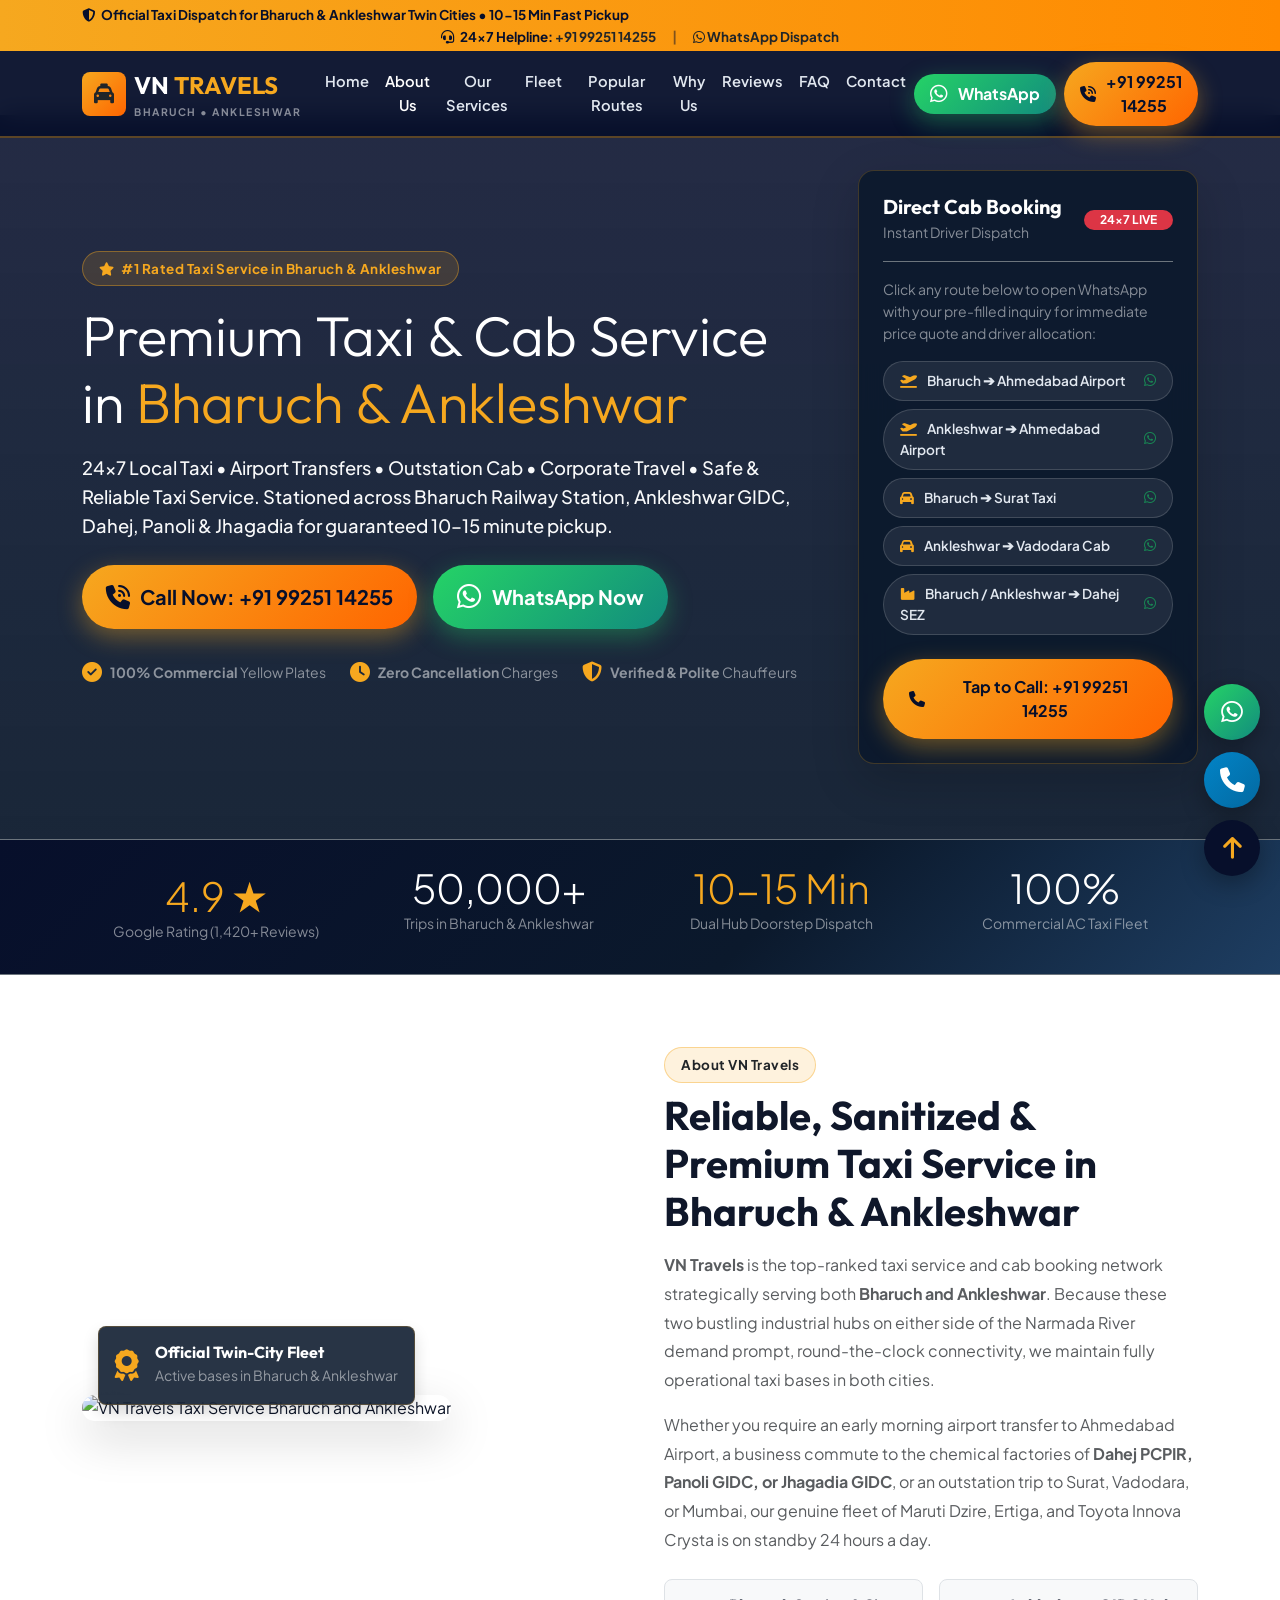
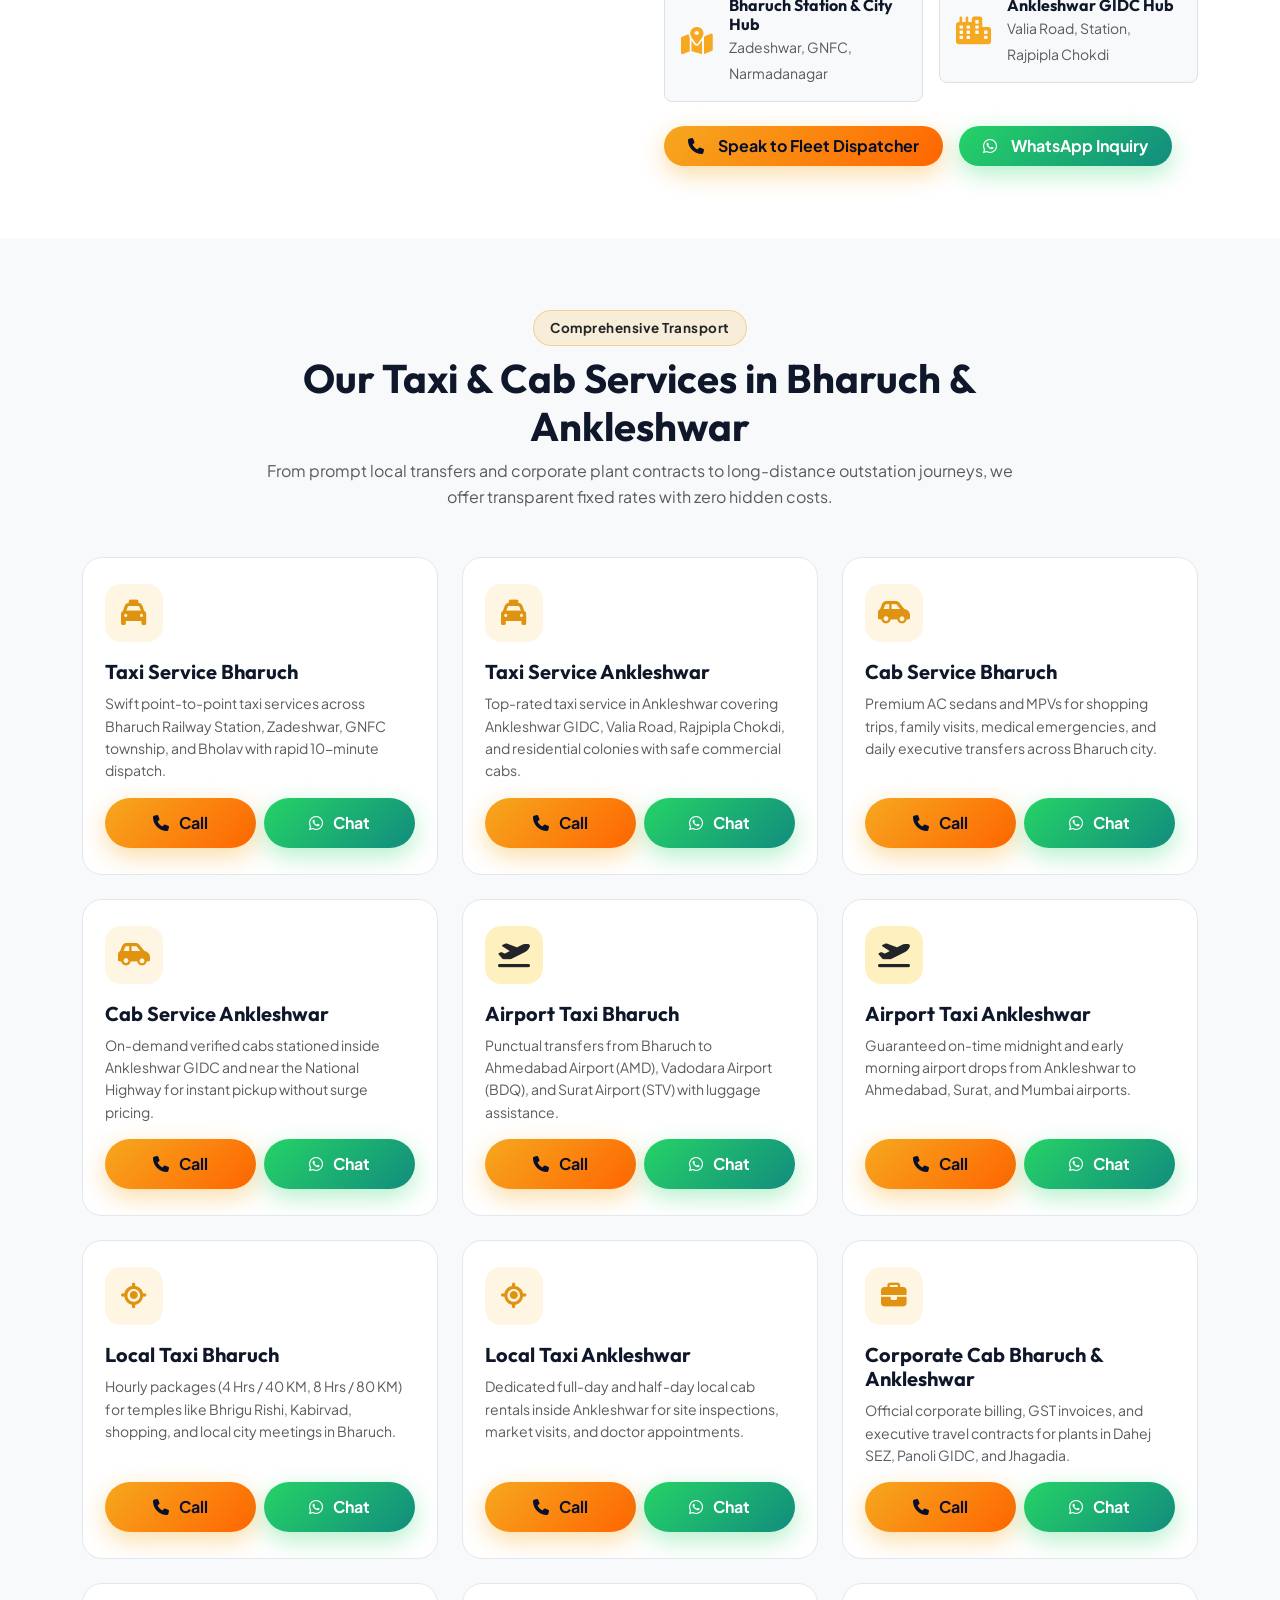
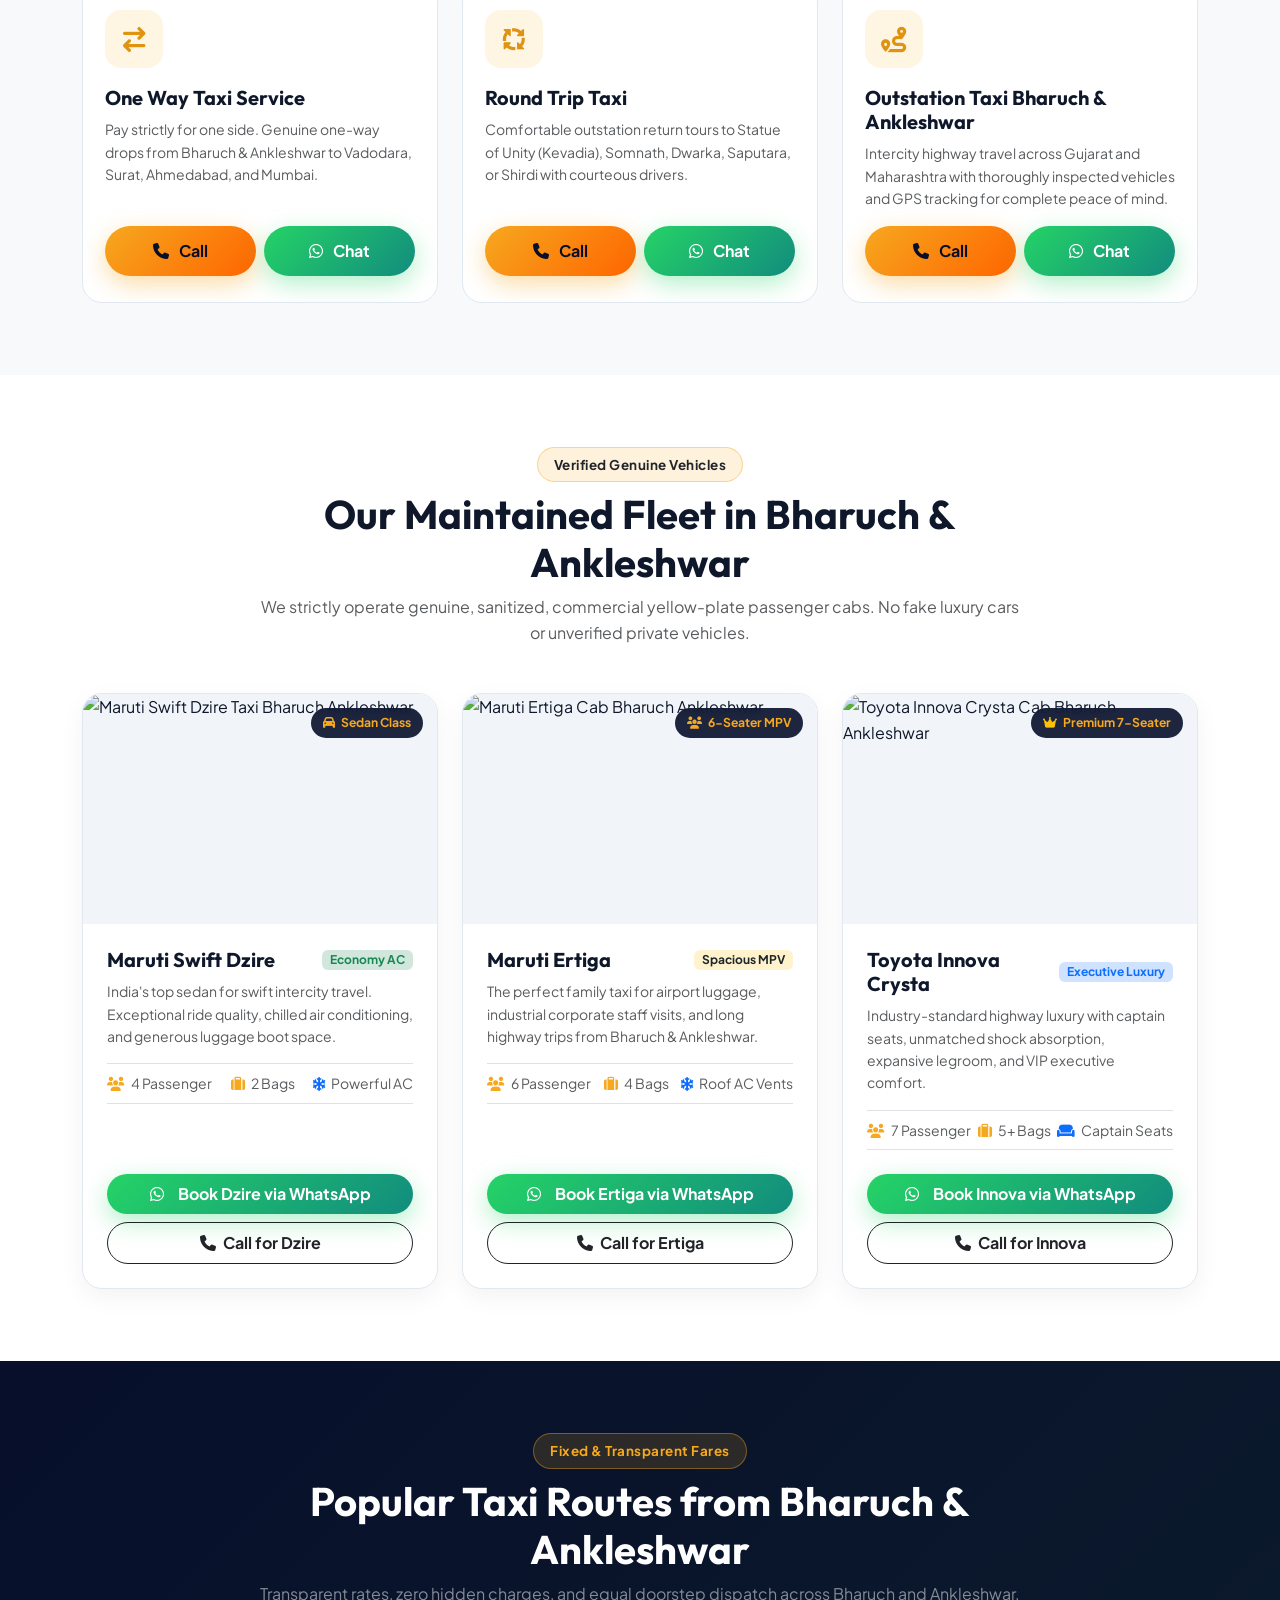
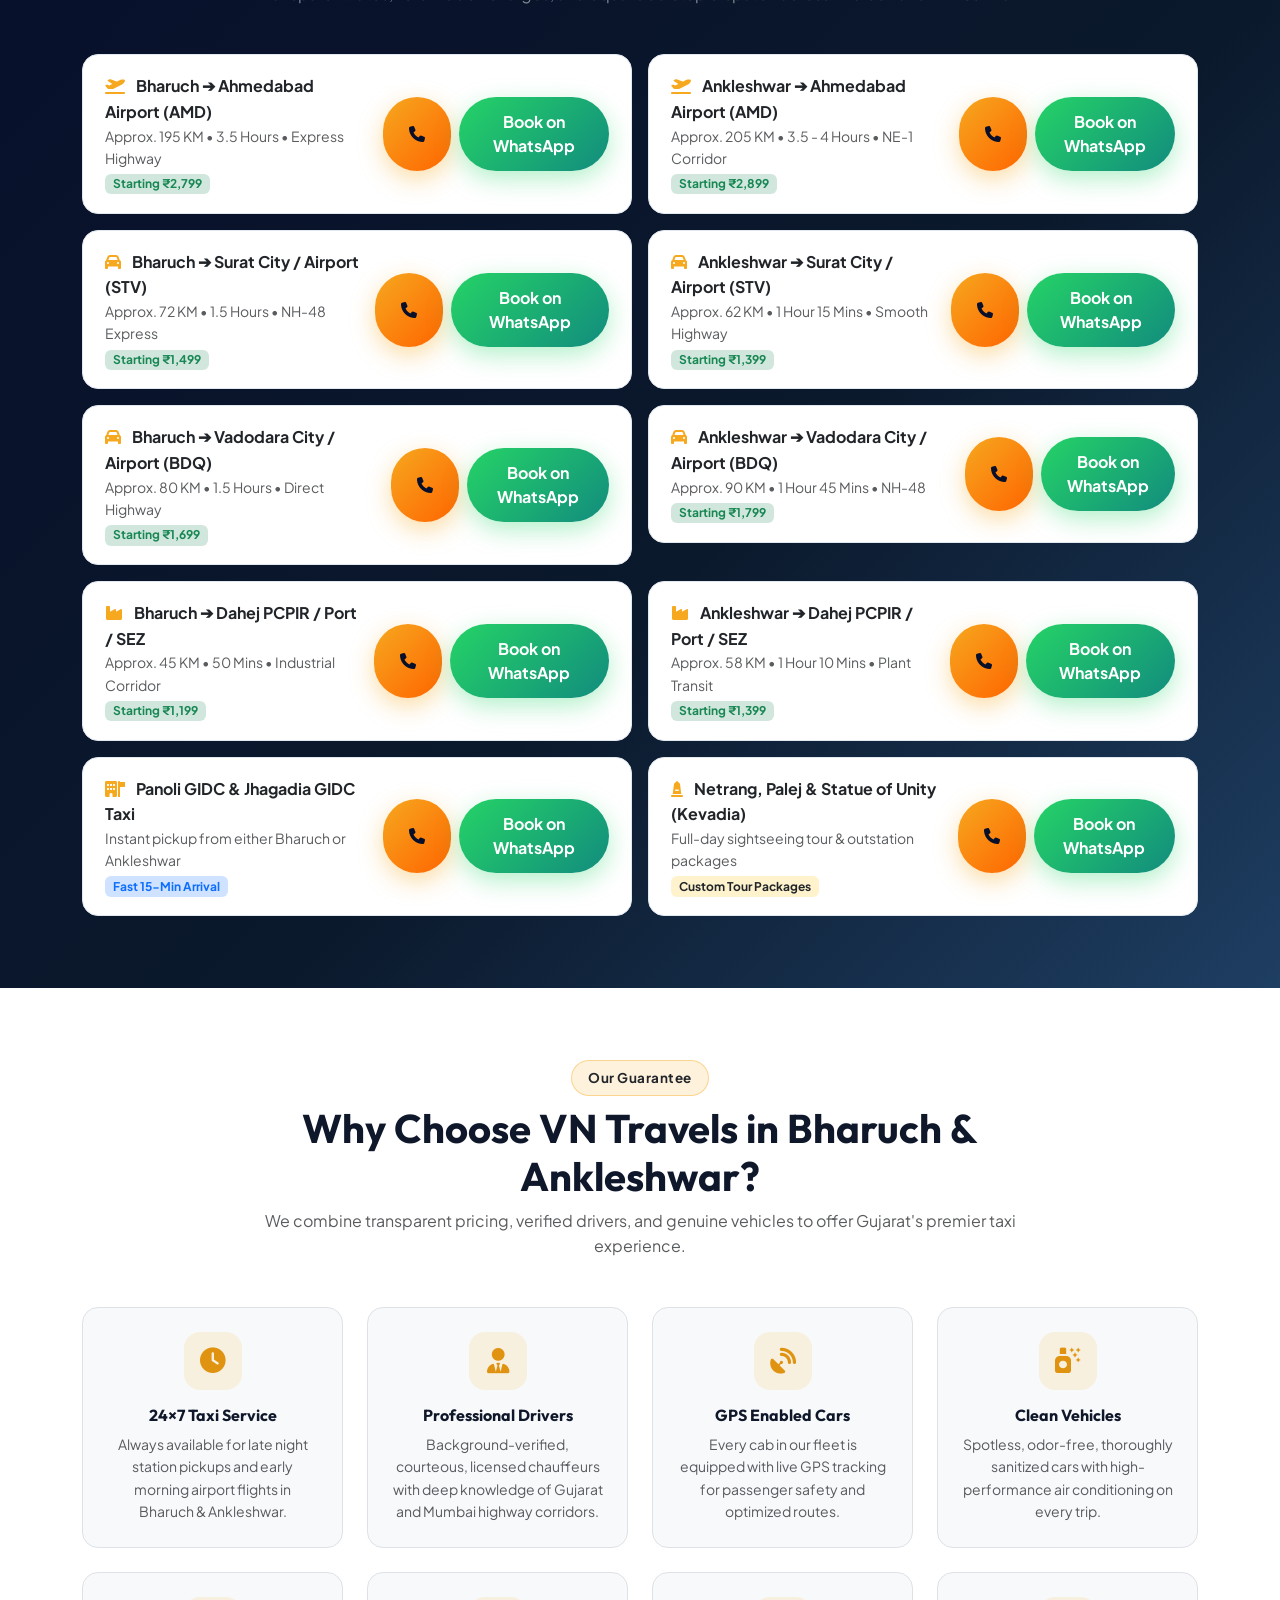
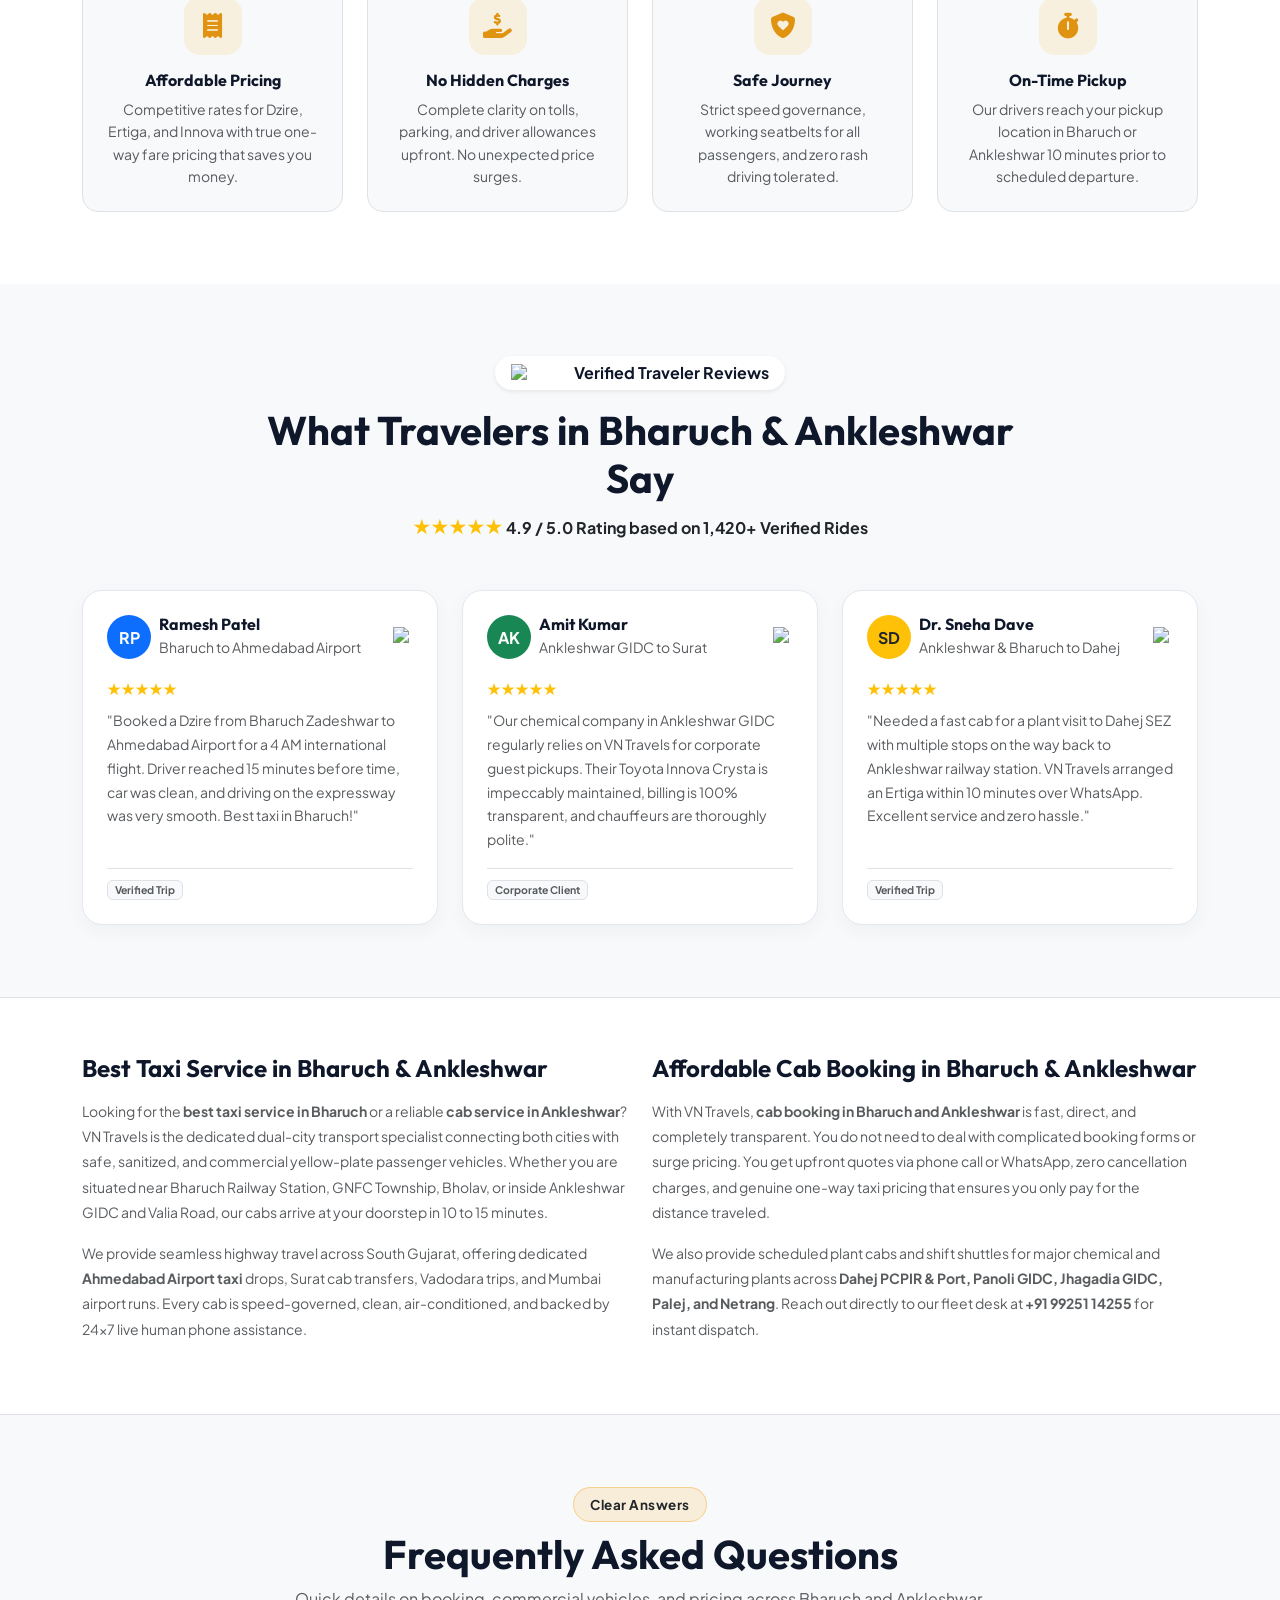
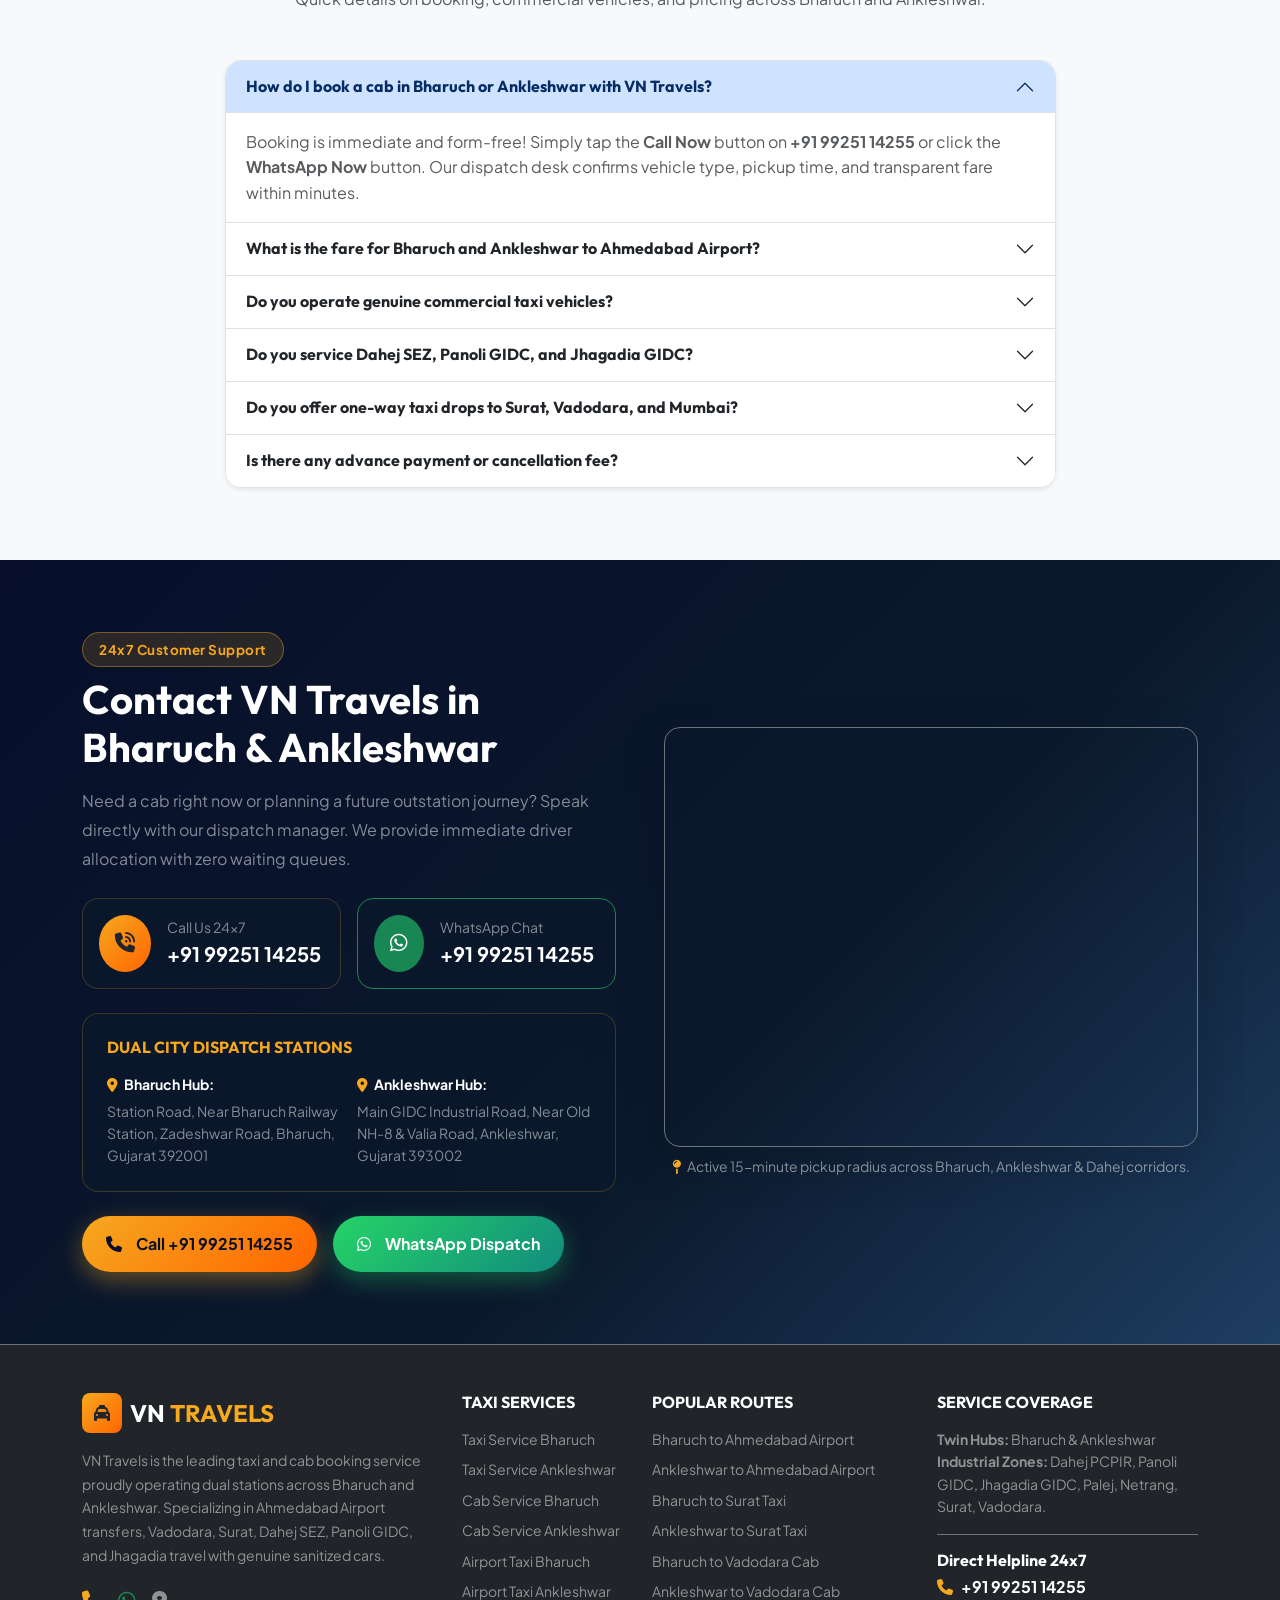
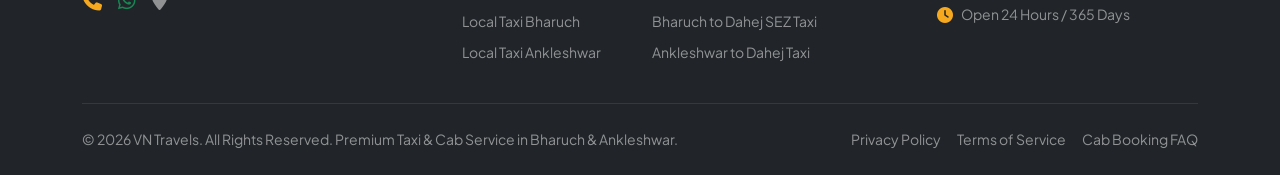
==== commit 69d22607: "Update index.html" ====
--- a/index.html
+++ b/index.html
@@ -1971,4 +1971,4 @@
     });
   </script>
 </body>
-</html>+</html>
